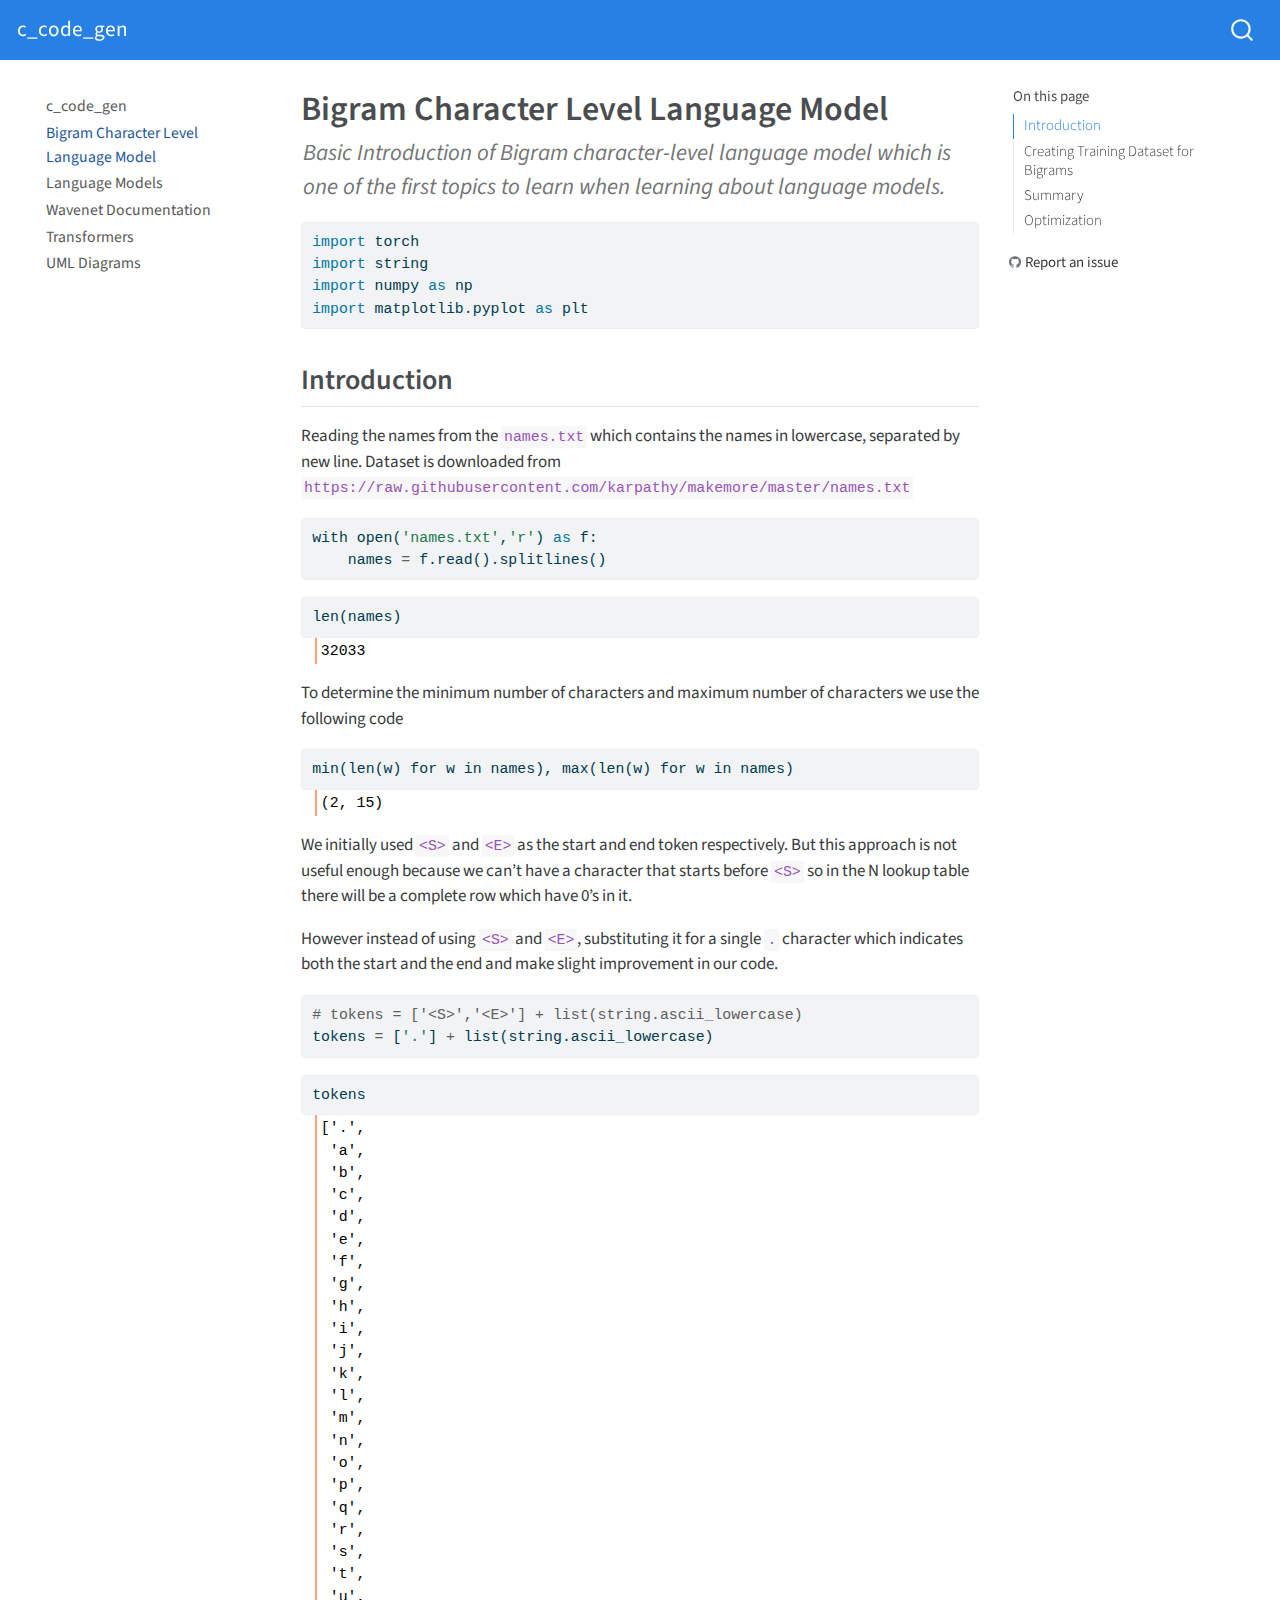
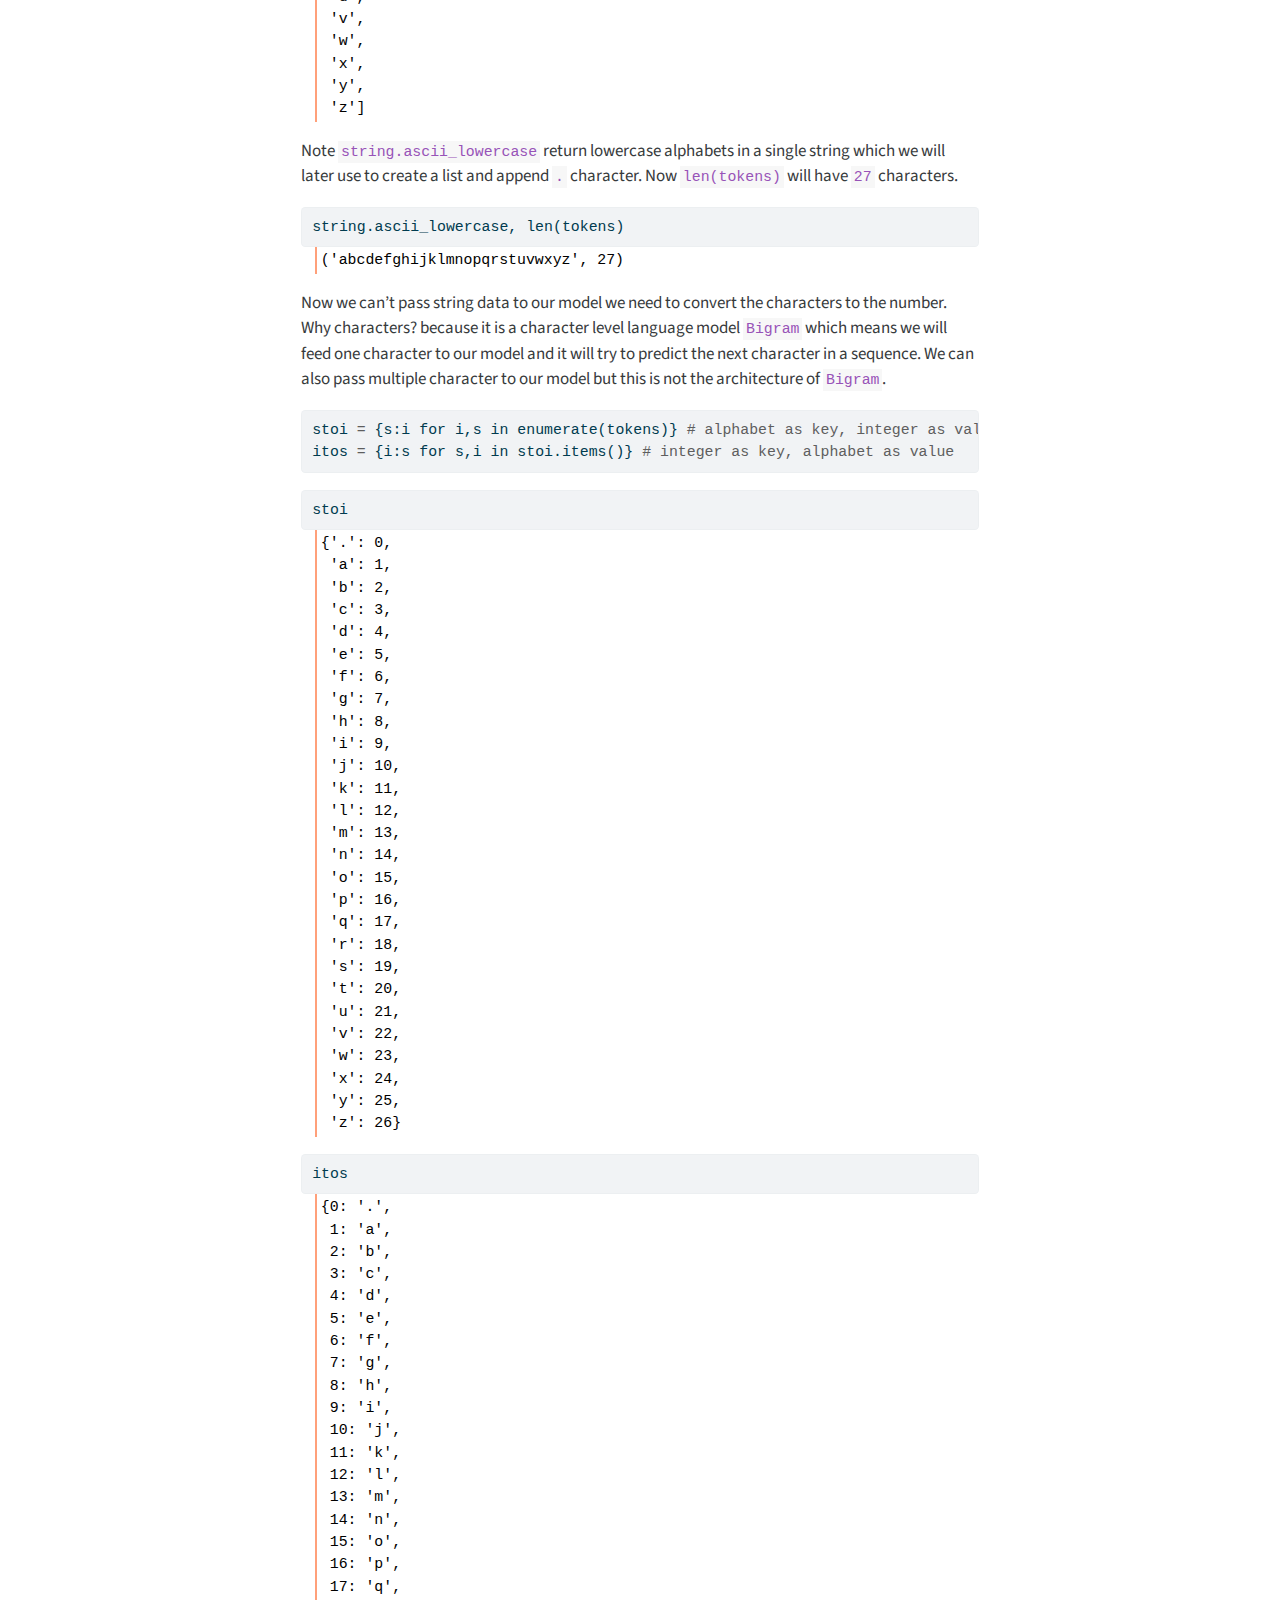
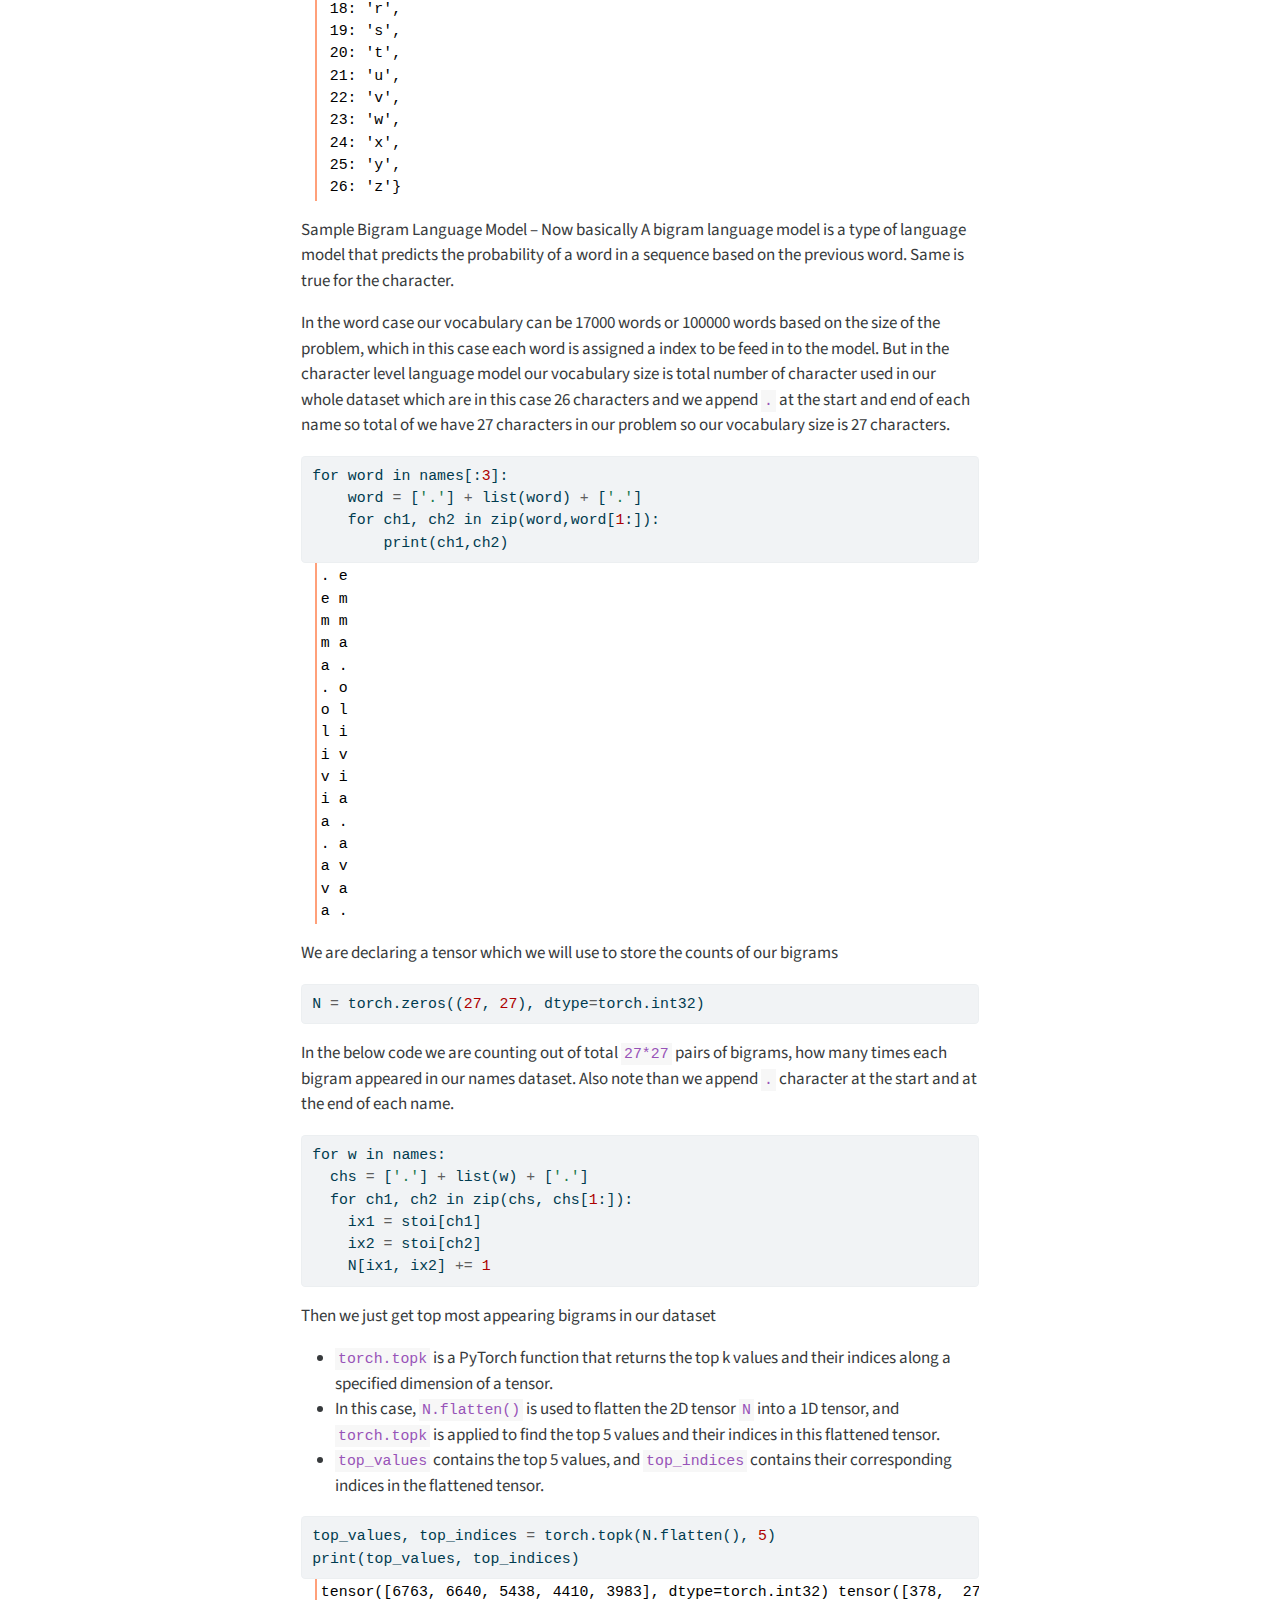
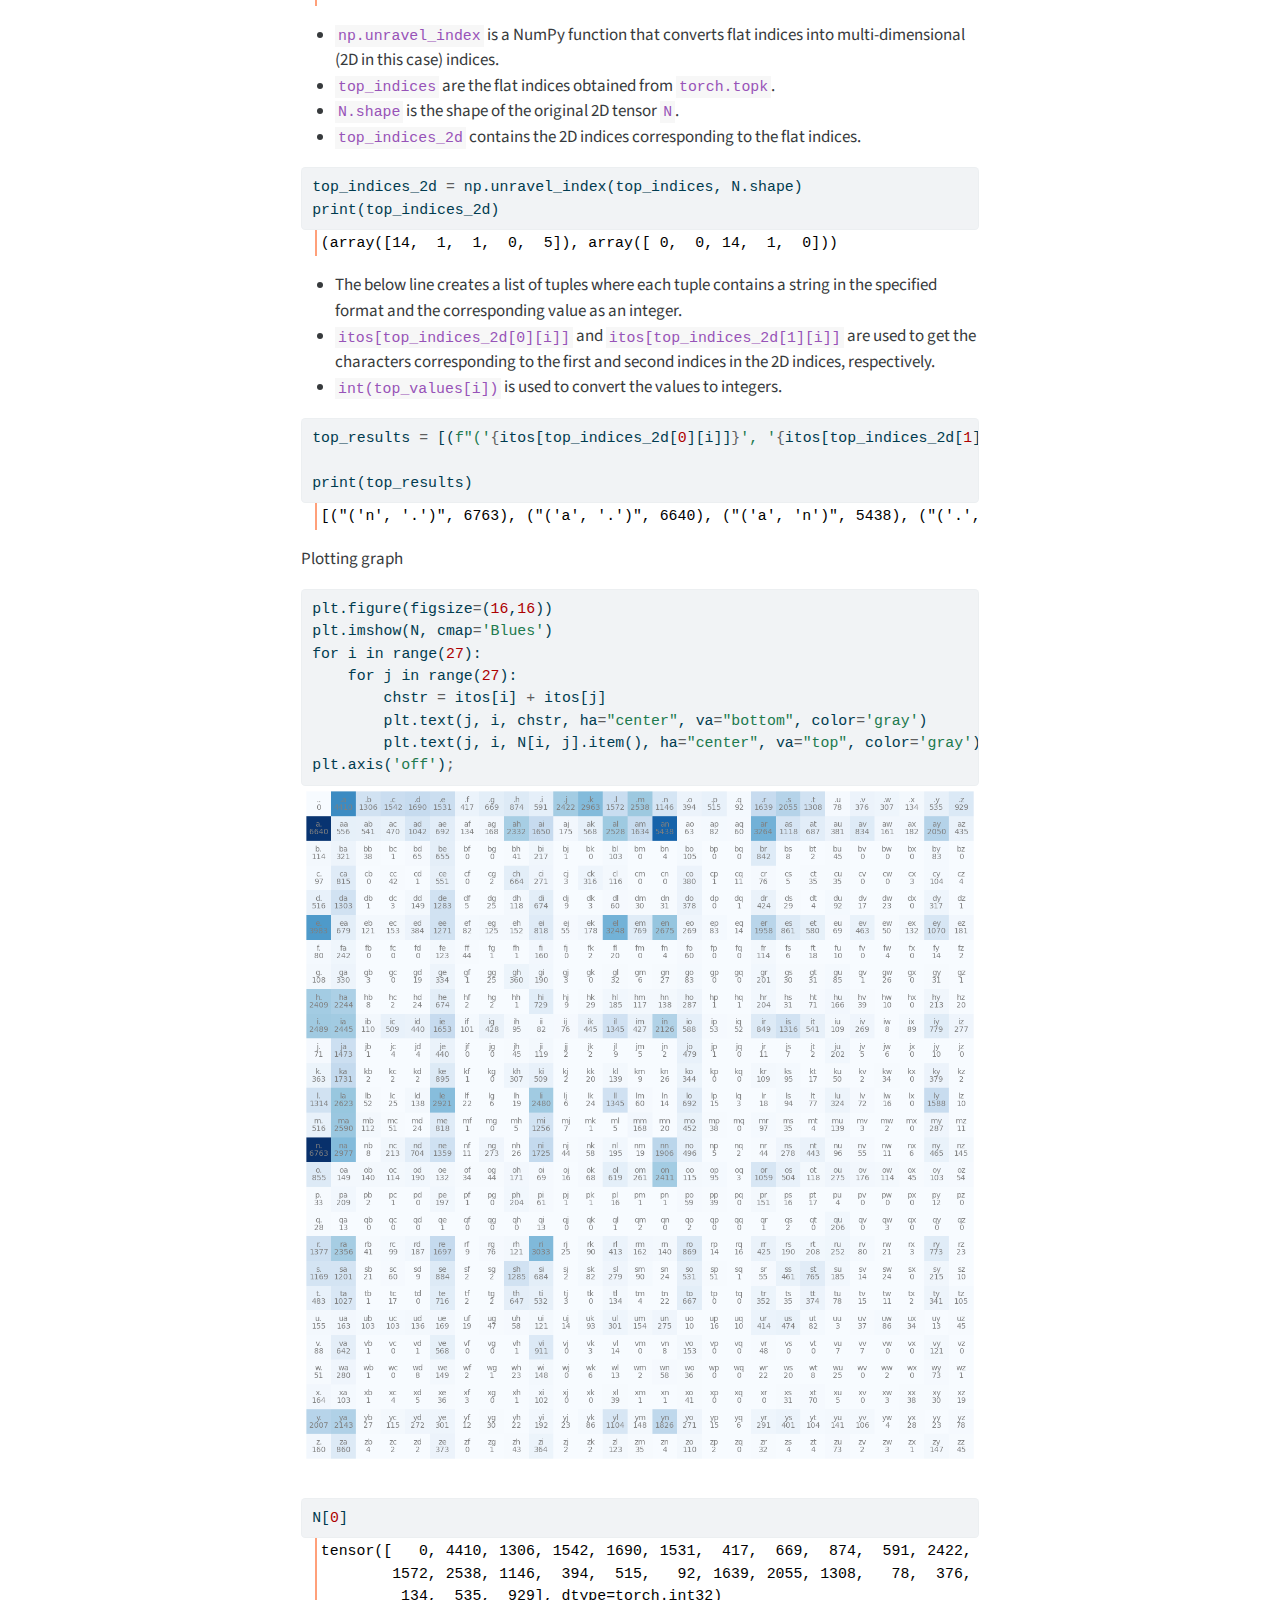
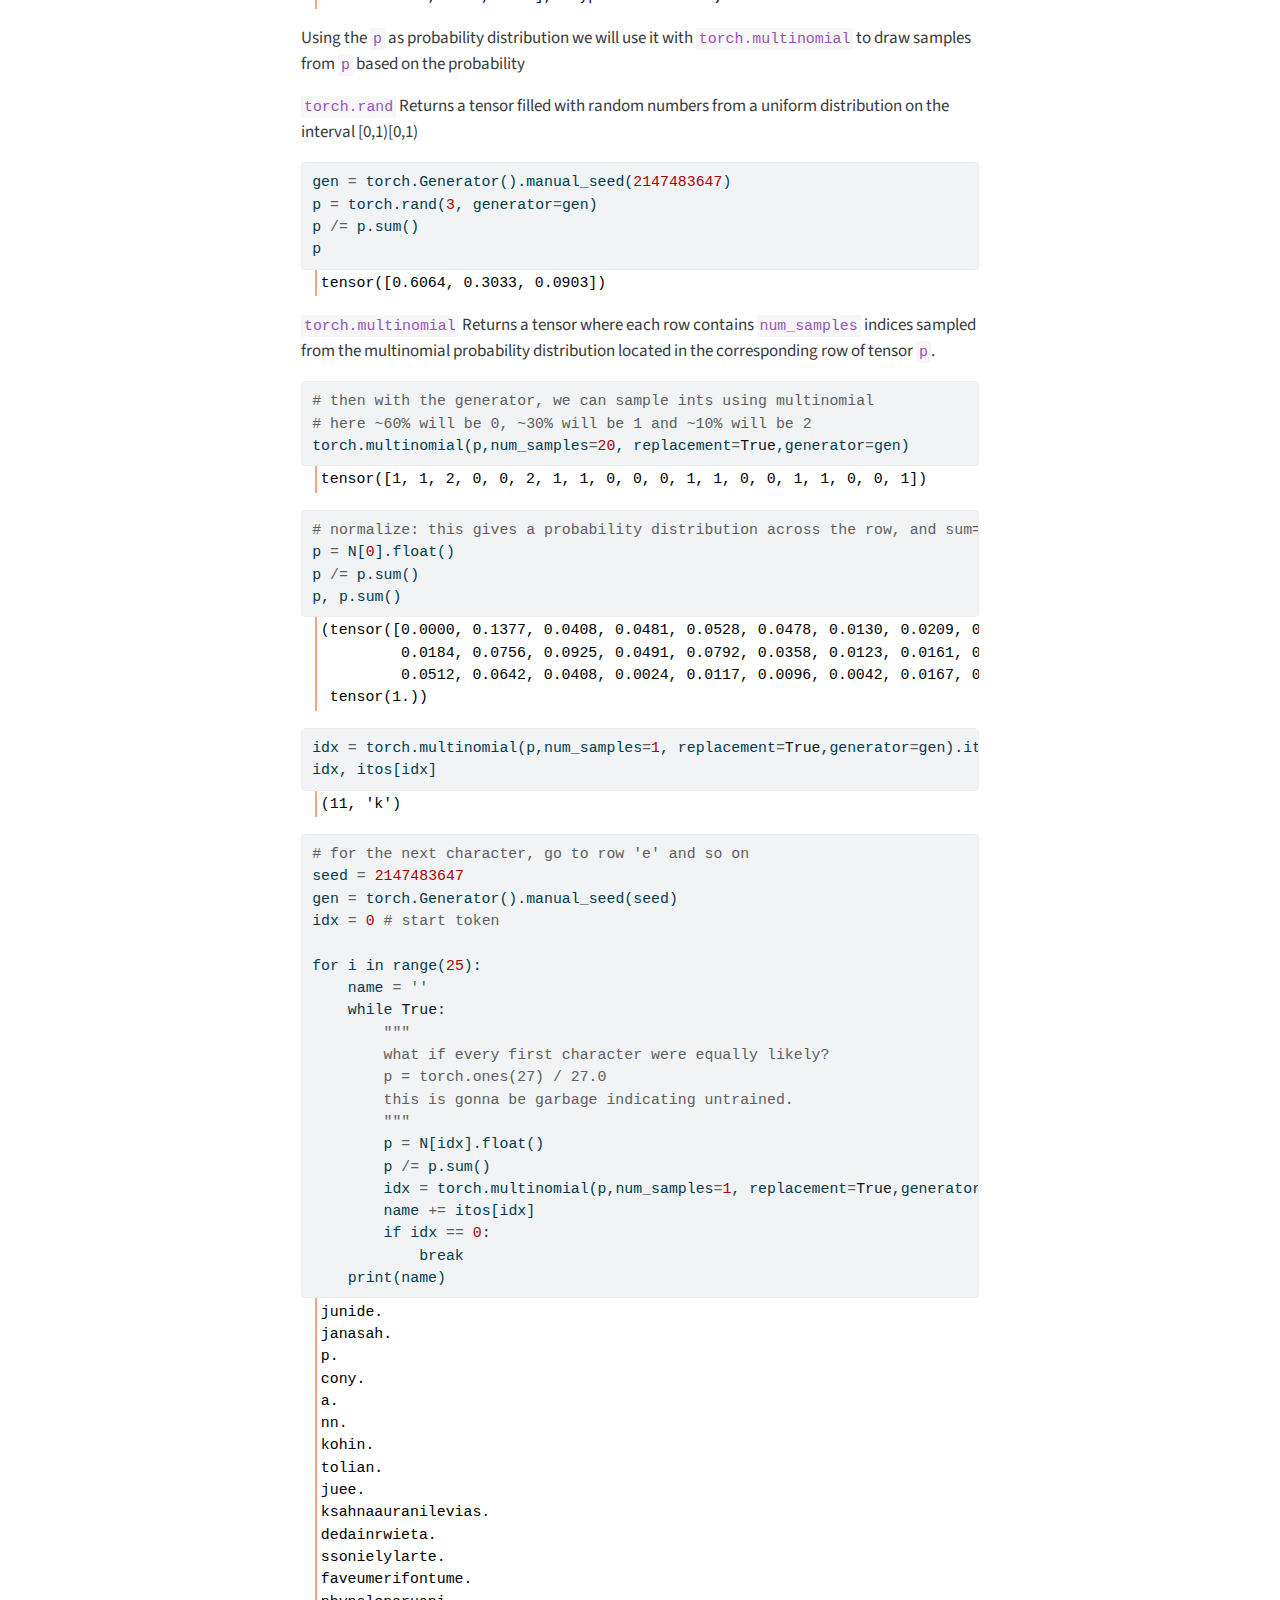
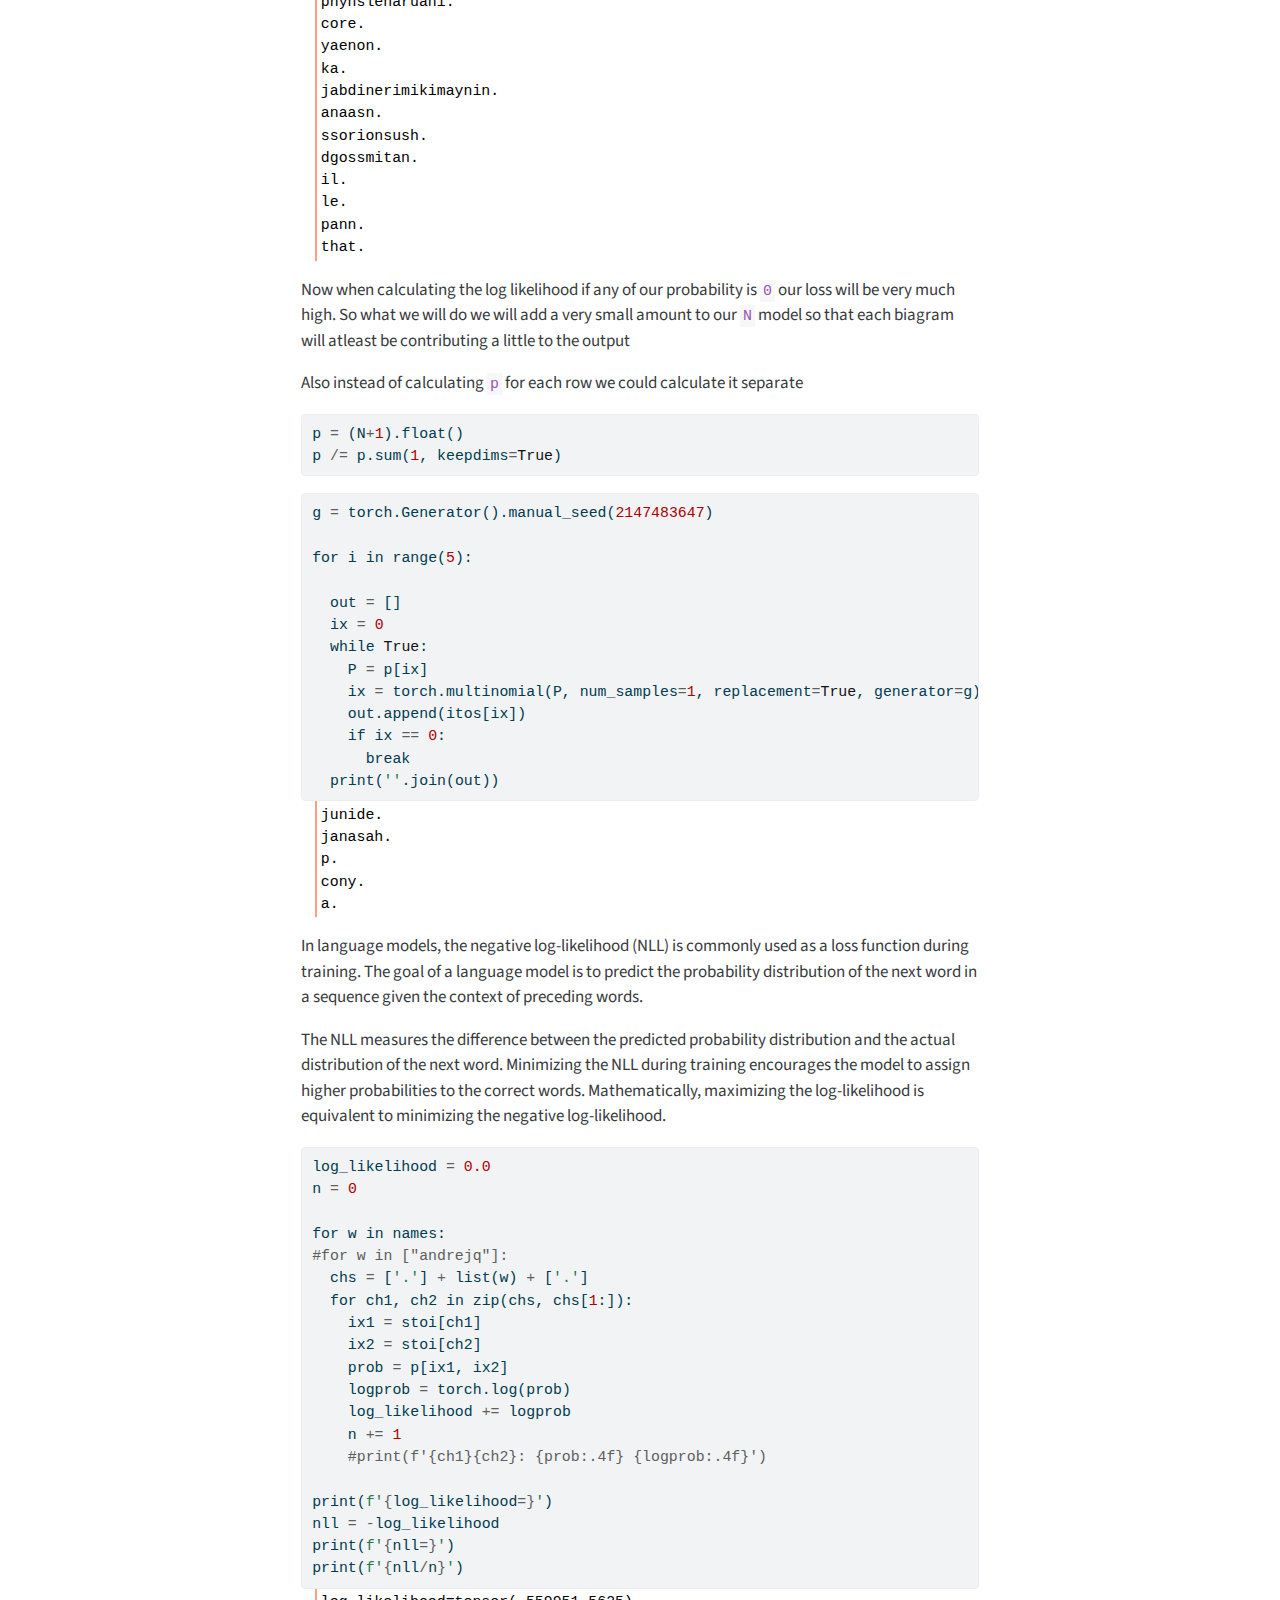
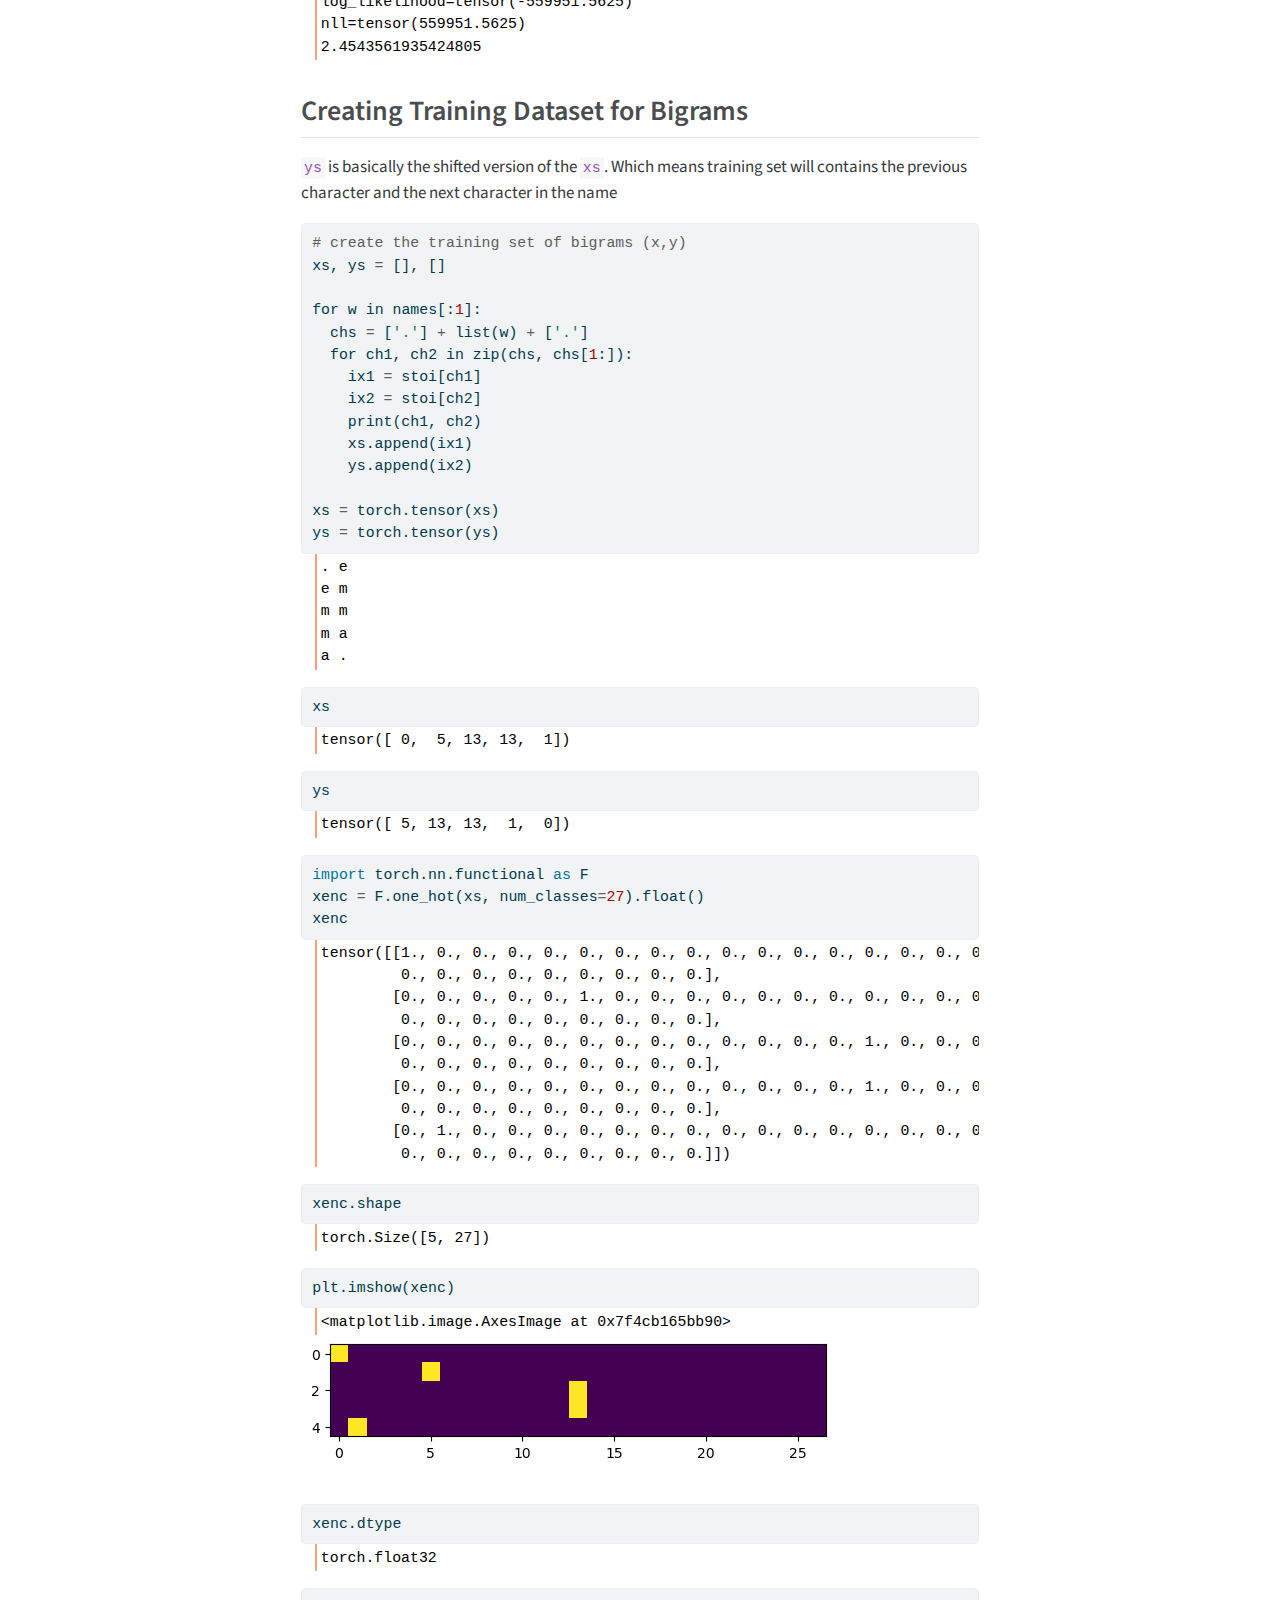
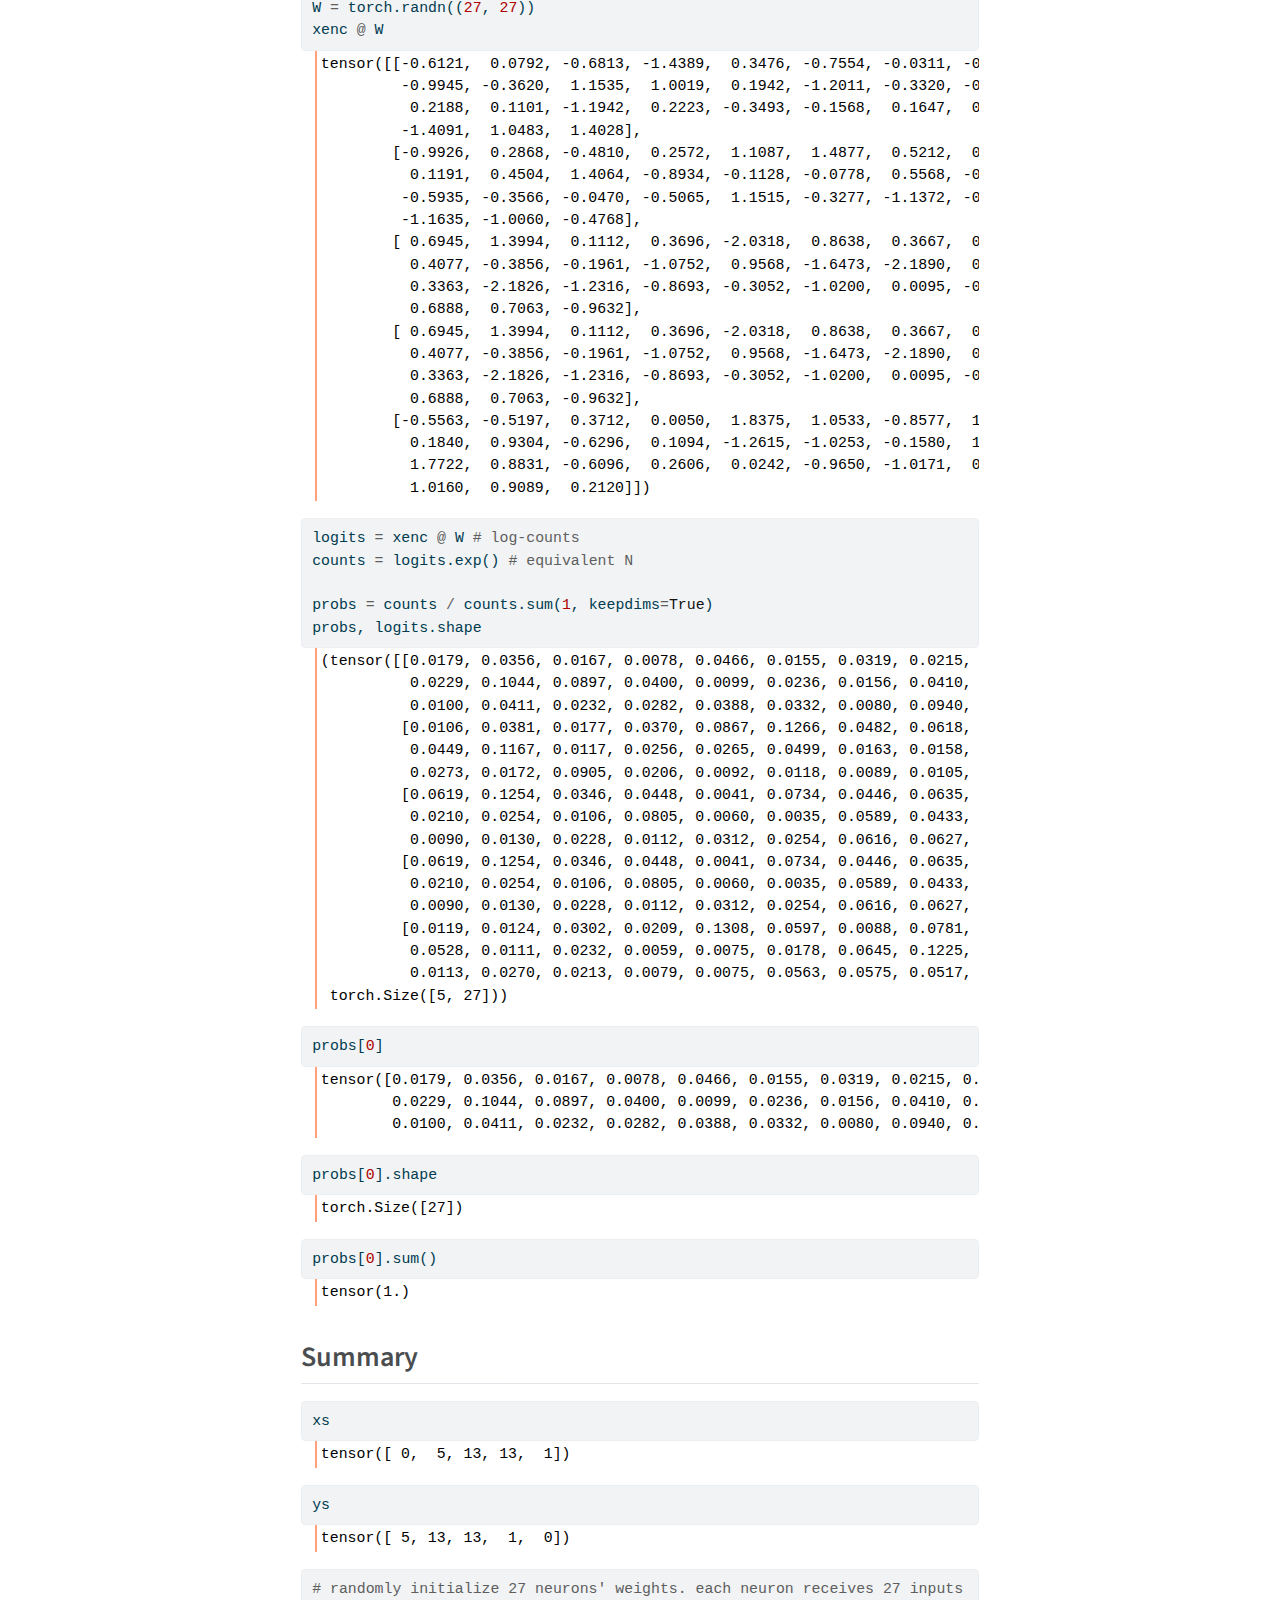
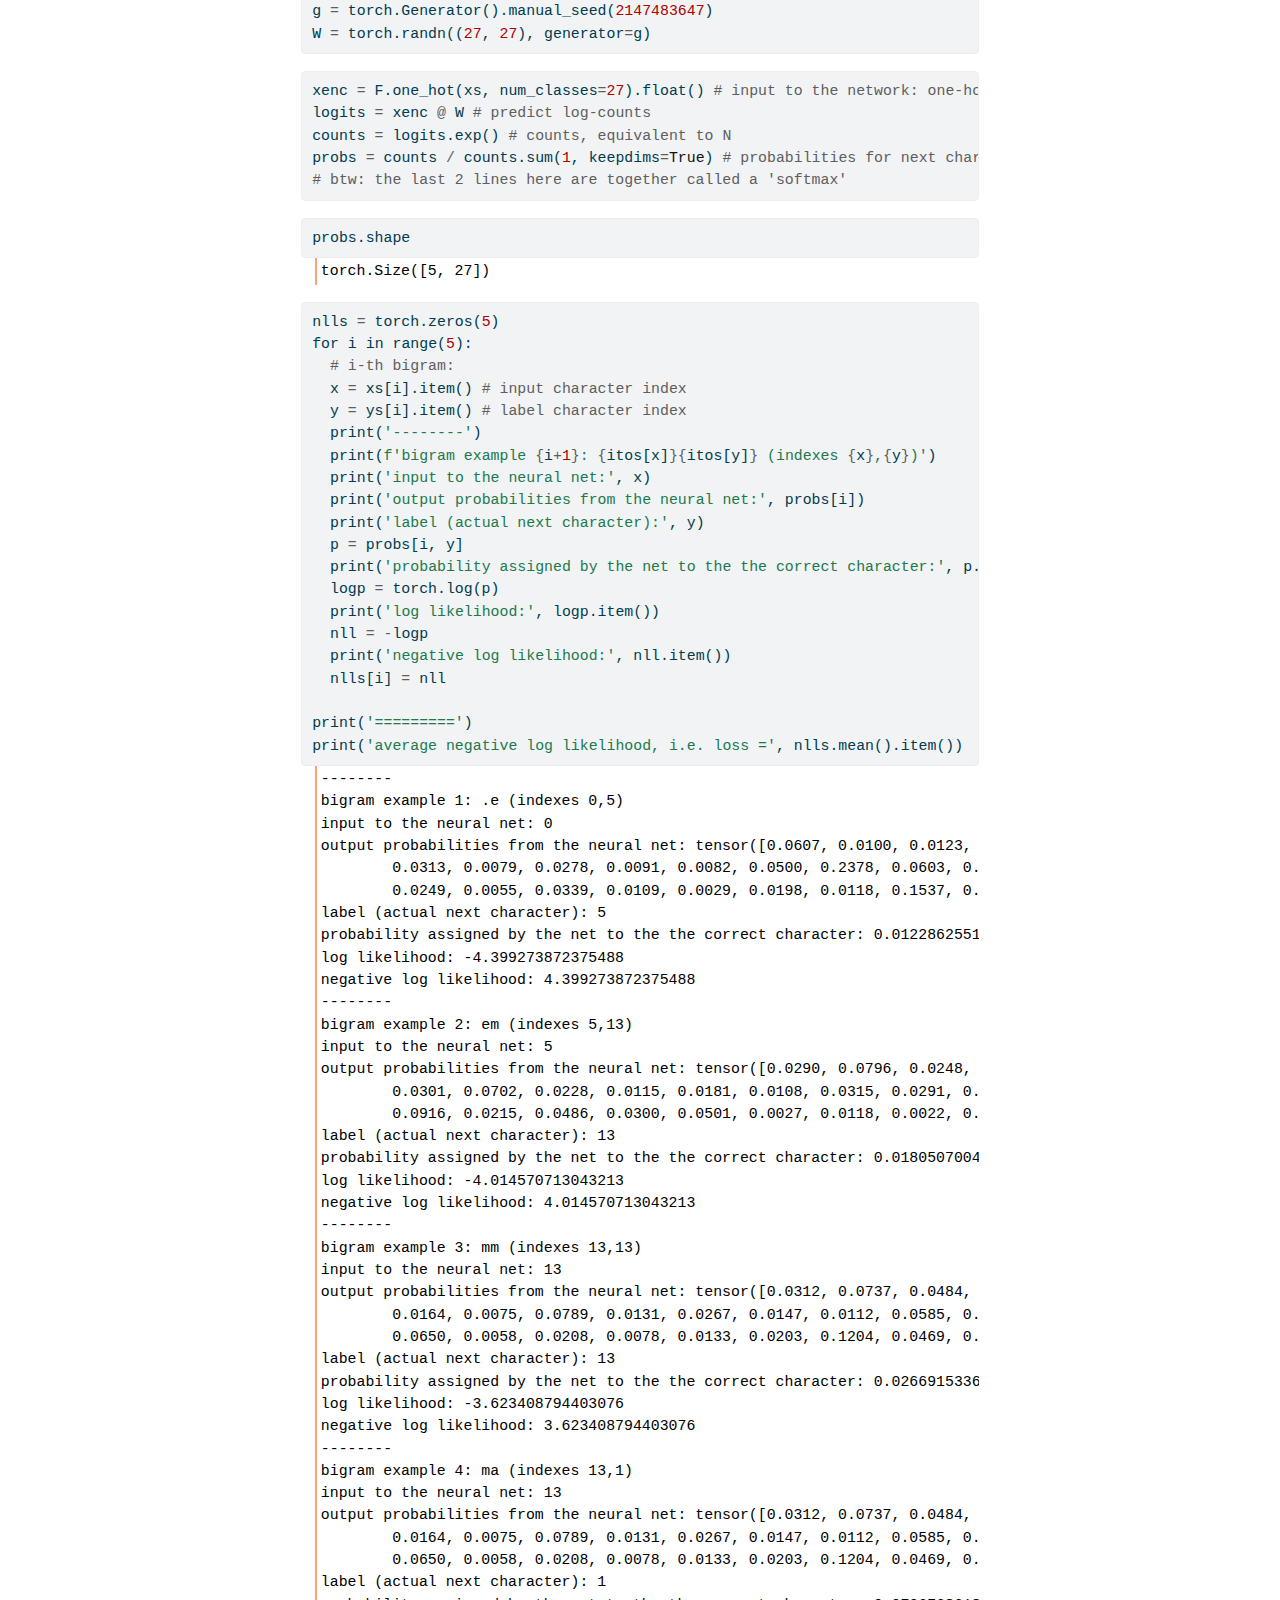
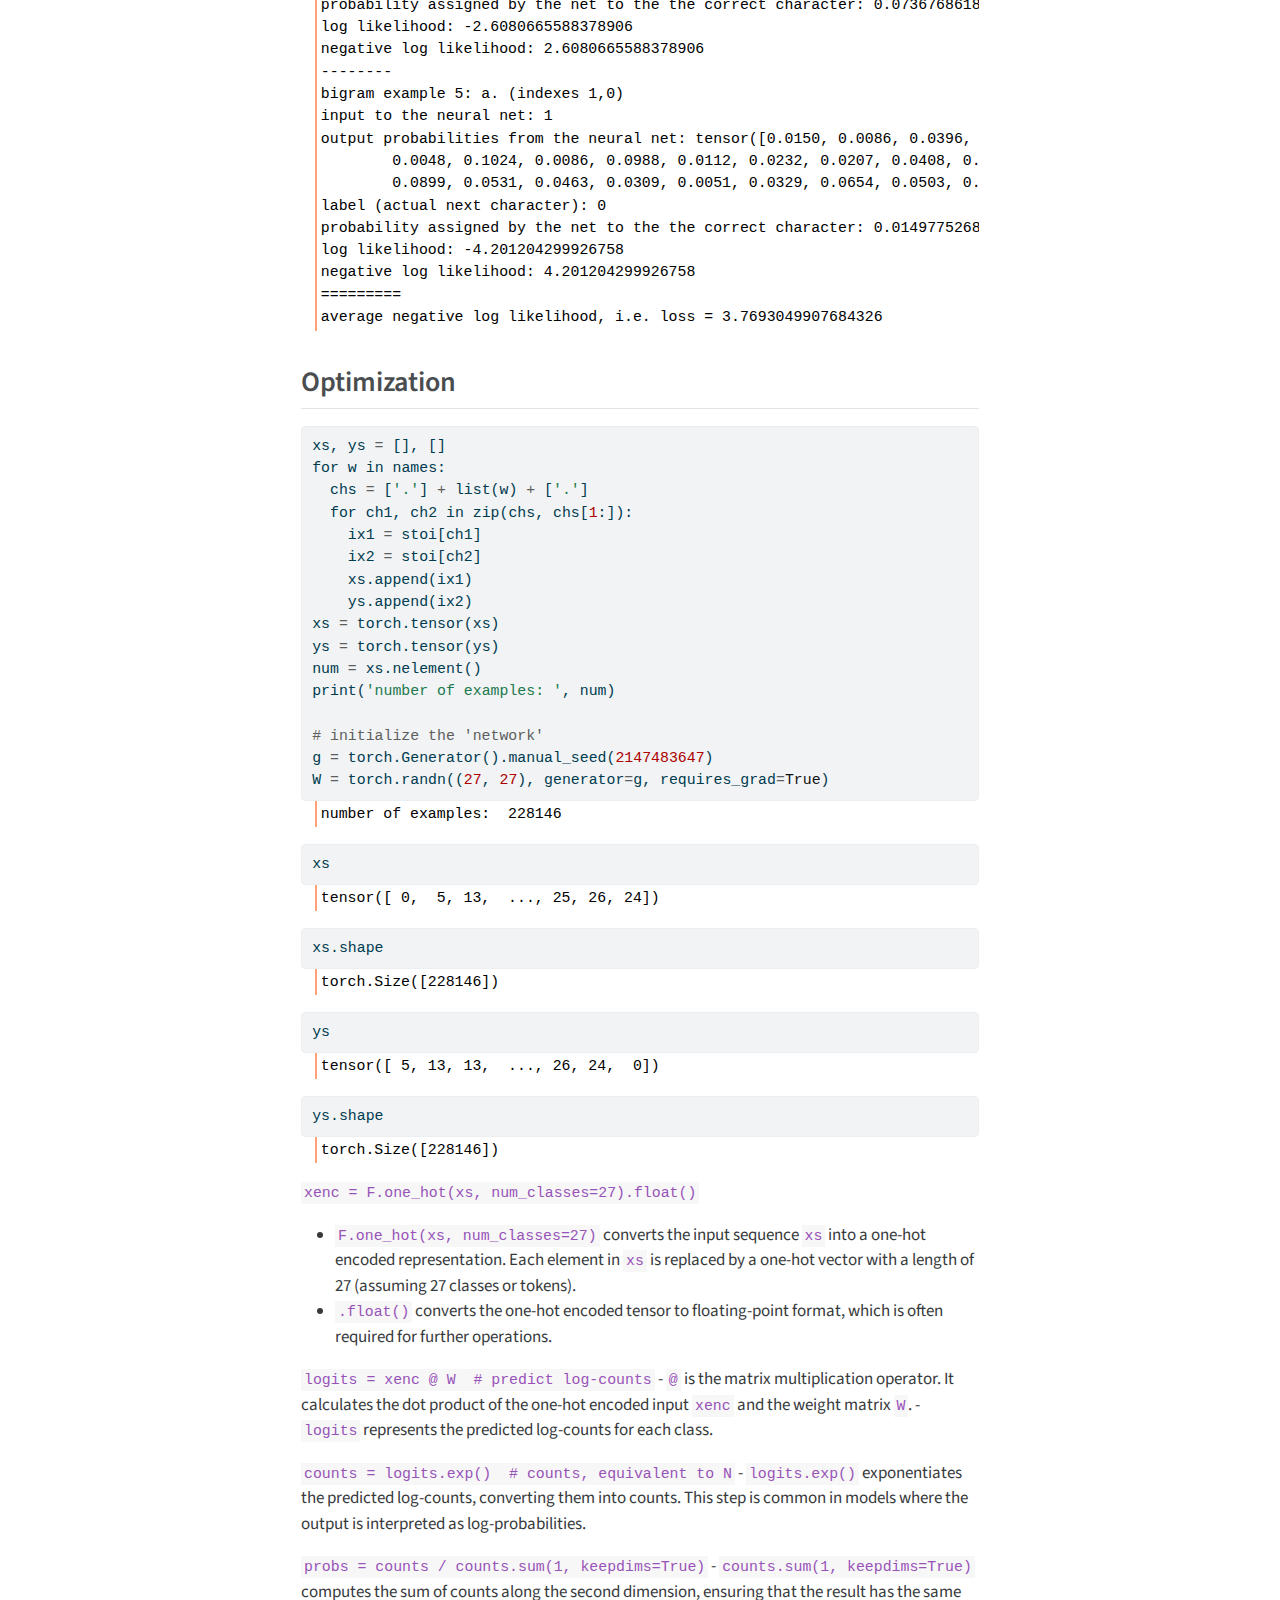
==== docs/bigram.html @ a3f7ec70 "added wavenemt, bigram" ====
<!DOCTYPE html>
<html xmlns="http://www.w3.org/1999/xhtml" lang="en" xml:lang="en"><head>

<meta charset="utf-8">
<meta name="generator" content="quarto-1.3.450">

<meta name="viewport" content="width=device-width, initial-scale=1.0, user-scalable=yes">

<meta name="description" content="Basic Introduction of Bigram character-level language model which is one of the first topics to learn when learning about language models.">

<title>c_code_gen - Bigram Character Level Language Model</title>
<style>
code{white-space: pre-wrap;}
span.smallcaps{font-variant: small-caps;}
div.columns{display: flex; gap: min(4vw, 1.5em);}
div.column{flex: auto; overflow-x: auto;}
div.hanging-indent{margin-left: 1.5em; text-indent: -1.5em;}
ul.task-list{list-style: none;}
ul.task-list li input[type="checkbox"] {
  width: 0.8em;
  margin: 0 0.8em 0.2em -1em; /* quarto-specific, see https://github.com/quarto-dev/quarto-cli/issues/4556 */ 
  vertical-align: middle;
}
/* CSS for syntax highlighting */
pre > code.sourceCode { white-space: pre; position: relative; }
pre > code.sourceCode > span { display: inline-block; line-height: 1.25; }
pre > code.sourceCode > span:empty { height: 1.2em; }
.sourceCode { overflow: visible; }
code.sourceCode > span { color: inherit; text-decoration: inherit; }
div.sourceCode { margin: 1em 0; }
pre.sourceCode { margin: 0; }
@media screen {
div.sourceCode { overflow: auto; }
}
@media print {
pre > code.sourceCode { white-space: pre-wrap; }
pre > code.sourceCode > span { text-indent: -5em; padding-left: 5em; }
}
pre.numberSource code
  { counter-reset: source-line 0; }
pre.numberSource code > span
  { position: relative; left: -4em; counter-increment: source-line; }
pre.numberSource code > span > a:first-child::before
  { content: counter(source-line);
    position: relative; left: -1em; text-align: right; vertical-align: baseline;
    border: none; display: inline-block;
    -webkit-touch-callout: none; -webkit-user-select: none;
    -khtml-user-select: none; -moz-user-select: none;
    -ms-user-select: none; user-select: none;
    padding: 0 4px; width: 4em;
  }
pre.numberSource { margin-left: 3em;  padding-left: 4px; }
div.sourceCode
  {   }
@media screen {
pre > code.sourceCode > span > a:first-child::before { text-decoration: underline; }
}
</style>


<script src="site_libs/quarto-nav/quarto-nav.js"></script>
<script src="site_libs/quarto-nav/headroom.min.js"></script>
<script src="site_libs/clipboard/clipboard.min.js"></script>
<script src="site_libs/quarto-search/autocomplete.umd.js"></script>
<script src="site_libs/quarto-search/fuse.min.js"></script>
<script src="site_libs/quarto-search/quarto-search.js"></script>
<meta name="quarto:offset" content="./">
<script src="site_libs/quarto-html/quarto.js"></script>
<script src="site_libs/quarto-html/popper.min.js"></script>
<script src="site_libs/quarto-html/tippy.umd.min.js"></script>
<script src="site_libs/quarto-html/anchor.min.js"></script>
<link href="site_libs/quarto-html/tippy.css" rel="stylesheet">
<link href="site_libs/quarto-html/quarto-syntax-highlighting.css" rel="stylesheet" id="quarto-text-highlighting-styles">
<script src="site_libs/bootstrap/bootstrap.min.js"></script>
<link href="site_libs/bootstrap/bootstrap-icons.css" rel="stylesheet">
<link href="site_libs/bootstrap/bootstrap.min.css" rel="stylesheet" id="quarto-bootstrap" data-mode="light">
<script id="quarto-search-options" type="application/json">{
  "location": "navbar",
  "copy-button": false,
  "collapse-after": 3,
  "panel-placement": "end",
  "type": "overlay",
  "limit": 20,
  "language": {
    "search-no-results-text": "No results",
    "search-matching-documents-text": "matching documents",
    "search-copy-link-title": "Copy link to search",
    "search-hide-matches-text": "Hide additional matches",
    "search-more-match-text": "more match in this document",
    "search-more-matches-text": "more matches in this document",
    "search-clear-button-title": "Clear",
    "search-detached-cancel-button-title": "Cancel",
    "search-submit-button-title": "Submit",
    "search-label": "Search"
  }
}</script>


<link rel="stylesheet" href="styles.css">
<meta property="og:title" content="c_code_gen - Bigram Character Level Language Model">
<meta property="og:description" content="Basic Introduction of Bigram character-level language model which is one of the first topics to learn when learning about language models.">
<meta property="og:image" content="https://moneebullah25.github.io/c_code_gen/00_bigram_files/figure-html/cell-18-output-1.png">
<meta property="og:site-name" content="c_code_gen">
<meta property="og:image:height" content="1252">
<meta property="og:image:width" content="1252">
<meta name="twitter:title" content="c_code_gen - Bigram Character Level Language Model">
<meta name="twitter:description" content="Basic Introduction of Bigram character-level language model which is one of the first topics to learn when learning about language models.">
<meta name="twitter:image" content="https://moneebullah25.github.io/c_code_gen/00_bigram_files/figure-html/cell-18-output-1.png">
<meta name="twitter:image-height" content="1252">
<meta name="twitter:image-width" content="1252">
<meta name="twitter:card" content="summary_large_image">
</head>

<body class="nav-sidebar floating nav-fixed">

<div id="quarto-search-results"></div>
  <header id="quarto-header" class="headroom fixed-top">
    <nav class="navbar navbar-expand-lg navbar-dark ">
      <div class="navbar-container container-fluid">
      <div class="navbar-brand-container">
    <a class="navbar-brand" href="./index.html">
    <span class="navbar-title">c_code_gen</span>
    </a>
  </div>
        <div class="quarto-navbar-tools ms-auto">
</div>
          <div id="quarto-search" class="" title="Search"></div>
      </div> <!-- /container-fluid -->
    </nav>
  <nav class="quarto-secondary-nav">
    <div class="container-fluid d-flex">
      <button type="button" class="quarto-btn-toggle btn" data-bs-toggle="collapse" data-bs-target="#quarto-sidebar,#quarto-sidebar-glass" aria-controls="quarto-sidebar" aria-expanded="false" aria-label="Toggle sidebar navigation" onclick="if (window.quartoToggleHeadroom) { window.quartoToggleHeadroom(); }">
        <i class="bi bi-layout-text-sidebar-reverse"></i>
      </button>
      <nav class="quarto-page-breadcrumbs" aria-label="breadcrumb"><ol class="breadcrumb"><li class="breadcrumb-item"><a href="./bigram.html">Bigram Character Level Language Model</a></li></ol></nav>
      <a class="flex-grow-1" role="button" data-bs-toggle="collapse" data-bs-target="#quarto-sidebar,#quarto-sidebar-glass" aria-controls="quarto-sidebar" aria-expanded="false" aria-label="Toggle sidebar navigation" onclick="if (window.quartoToggleHeadroom) { window.quartoToggleHeadroom(); }">      
      </a>
    </div>
  </nav>
</header>
<!-- content -->
<div id="quarto-content" class="quarto-container page-columns page-rows-contents page-layout-article page-navbar">
<!-- sidebar -->
  <nav id="quarto-sidebar" class="sidebar collapse collapse-horizontal sidebar-navigation floating overflow-auto">
    <div class="sidebar-menu-container"> 
    <ul class="list-unstyled mt-1">
        <li class="sidebar-item">
  <div class="sidebar-item-container"> 
  <a href="./index.html" class="sidebar-item-text sidebar-link">
 <span class="menu-text">c_code_gen</span></a>
  </div>
</li>
        <li class="sidebar-item">
  <div class="sidebar-item-container"> 
  <a href="./bigram.html" class="sidebar-item-text sidebar-link active">
 <span class="menu-text">Bigram Character Level Language Model</span></a>
  </div>
</li>
        <li class="sidebar-item">
  <div class="sidebar-item-container"> 
  <a href="./mlp.html" class="sidebar-item-text sidebar-link">
 <span class="menu-text">Language Models</span></a>
  </div>
</li>
        <li class="sidebar-item">
  <div class="sidebar-item-container"> 
  <a href="./wavenet.html" class="sidebar-item-text sidebar-link">
 <span class="menu-text">Wavenet Documentation</span></a>
  </div>
</li>
        <li class="sidebar-item">
  <div class="sidebar-item-container"> 
  <a href="./transformers.html" class="sidebar-item-text sidebar-link">
 <span class="menu-text">Transformers</span></a>
  </div>
</li>
        <li class="sidebar-item">
  <div class="sidebar-item-container"> 
  <a href="./uml_diagrams.html" class="sidebar-item-text sidebar-link">
 <span class="menu-text">UML Diagrams</span></a>
  </div>
</li>
    </ul>
    </div>
</nav>
<div id="quarto-sidebar-glass" data-bs-toggle="collapse" data-bs-target="#quarto-sidebar,#quarto-sidebar-glass"></div>
<!-- margin-sidebar -->
    <div id="quarto-margin-sidebar" class="sidebar margin-sidebar">
        <nav id="TOC" role="doc-toc" class="toc-active">
    <h2 id="toc-title">On this page</h2>
   
  <ul>
  <li><a href="#introduction" id="toc-introduction" class="nav-link active" data-scroll-target="#introduction">Introduction</a></li>
  <li><a href="#creating-training-dataset-for-bigrams" id="toc-creating-training-dataset-for-bigrams" class="nav-link" data-scroll-target="#creating-training-dataset-for-bigrams">Creating Training Dataset for Bigrams</a></li>
  <li><a href="#summary" id="toc-summary" class="nav-link" data-scroll-target="#summary">Summary</a></li>
  <li><a href="#optimization" id="toc-optimization" class="nav-link" data-scroll-target="#optimization">Optimization</a></li>
  </ul>
<div class="toc-actions"><div><i class="bi bi-github"></i></div><div class="action-links"><p><a href="https://github.com/moneebullah25/c_code_gen/issues/new" class="toc-action">Report an issue</a></p></div></div></nav>
    </div>
<!-- main -->
<main class="content" id="quarto-document-content">

<header id="title-block-header" class="quarto-title-block default">
<div class="quarto-title">
<h1 class="title">Bigram Character Level Language Model</h1>
</div>

<div>
  <div class="description">
    Basic Introduction of Bigram character-level language model which is one of the first topics to learn when learning about language models.
  </div>
</div>


<div class="quarto-title-meta">

    
  
    
  </div>
  

</header>

<!-- WARNING: THIS FILE WAS AUTOGENERATED! DO NOT EDIT! -->
<div class="cell" data-execution_count="1">
<div class="sourceCode cell-code" id="cb1"><pre class="sourceCode python code-with-copy"><code class="sourceCode python"><span id="cb1-1"><a href="#cb1-1" aria-hidden="true" tabindex="-1"></a><span class="im">import</span> torch</span>
<span id="cb1-2"><a href="#cb1-2" aria-hidden="true" tabindex="-1"></a><span class="im">import</span> string</span>
<span id="cb1-3"><a href="#cb1-3" aria-hidden="true" tabindex="-1"></a><span class="im">import</span> numpy <span class="im">as</span> np</span>
<span id="cb1-4"><a href="#cb1-4" aria-hidden="true" tabindex="-1"></a><span class="im">import</span> matplotlib.pyplot <span class="im">as</span> plt</span></code><button title="Copy to Clipboard" class="code-copy-button"><i class="bi"></i></button></pre></div>
</div>
<section id="introduction" class="level2">
<h2 class="anchored" data-anchor-id="introduction">Introduction</h2>
<p>Reading the names from the <code>names.txt</code> which contains the names in lowercase, separated by new line. Dataset is downloaded from <code>https://raw.githubusercontent.com/karpathy/makemore/master/names.txt</code></p>
<div class="cell" data-execution_count="2">
<div class="sourceCode cell-code" id="cb2"><pre class="sourceCode python code-with-copy"><code class="sourceCode python"><span id="cb2-1"><a href="#cb2-1" aria-hidden="true" tabindex="-1"></a><span class="cf">with</span> <span class="bu">open</span>(<span class="st">'names.txt'</span>,<span class="st">'r'</span>) <span class="im">as</span> f:</span>
<span id="cb2-2"><a href="#cb2-2" aria-hidden="true" tabindex="-1"></a>    names <span class="op">=</span> f.read().splitlines()</span></code><button title="Copy to Clipboard" class="code-copy-button"><i class="bi"></i></button></pre></div>
</div>
<div class="cell" data-execution_count="3">
<div class="sourceCode cell-code" id="cb3"><pre class="sourceCode python code-with-copy"><code class="sourceCode python"><span id="cb3-1"><a href="#cb3-1" aria-hidden="true" tabindex="-1"></a><span class="bu">len</span>(names)</span></code><button title="Copy to Clipboard" class="code-copy-button"><i class="bi"></i></button></pre></div>
<div class="cell-output cell-output-display" data-execution_count="3">
<pre><code>32033</code></pre>
</div>
</div>
<p>To determine the minimum number of characters and maximum number of characters we use the following code</p>
<div class="cell" data-execution_count="4">
<div class="sourceCode cell-code" id="cb5"><pre class="sourceCode python code-with-copy"><code class="sourceCode python"><span id="cb5-1"><a href="#cb5-1" aria-hidden="true" tabindex="-1"></a><span class="bu">min</span>(<span class="bu">len</span>(w) <span class="cf">for</span> w <span class="kw">in</span> names), <span class="bu">max</span>(<span class="bu">len</span>(w) <span class="cf">for</span> w <span class="kw">in</span> names)</span></code><button title="Copy to Clipboard" class="code-copy-button"><i class="bi"></i></button></pre></div>
<div class="cell-output cell-output-display" data-execution_count="4">
<pre><code>(2, 15)</code></pre>
</div>
</div>
<p>We initially used <code>&lt;S&gt;</code> and <code>&lt;E&gt;</code> as the start and end token respectively. But this approach is not useful enough because we can’t have a character that starts before <code>&lt;S&gt;</code> so in the N lookup table there will be a complete row which have 0’s in it.</p>
<p>However instead of using <code>&lt;S&gt;</code> and <code>&lt;E&gt;</code>, substituting it for a single <code>.</code> character which indicates both the start and the end and make slight improvement in our code.</p>
<div class="cell" data-execution_count="5">
<div class="sourceCode cell-code" id="cb7"><pre class="sourceCode python code-with-copy"><code class="sourceCode python"><span id="cb7-1"><a href="#cb7-1" aria-hidden="true" tabindex="-1"></a><span class="co"># tokens = ['&lt;S&gt;','&lt;E&gt;'] + list(string.ascii_lowercase)</span></span>
<span id="cb7-2"><a href="#cb7-2" aria-hidden="true" tabindex="-1"></a>tokens <span class="op">=</span> [<span class="st">'.'</span>] <span class="op">+</span> <span class="bu">list</span>(string.ascii_lowercase)</span></code><button title="Copy to Clipboard" class="code-copy-button"><i class="bi"></i></button></pre></div>
</div>
<div class="cell" data-execution_count="6">
<div class="sourceCode cell-code" id="cb8"><pre class="sourceCode python code-with-copy"><code class="sourceCode python"><span id="cb8-1"><a href="#cb8-1" aria-hidden="true" tabindex="-1"></a>tokens</span></code><button title="Copy to Clipboard" class="code-copy-button"><i class="bi"></i></button></pre></div>
<div class="cell-output cell-output-display" data-execution_count="6">
<pre><code>['.',
 'a',
 'b',
 'c',
 'd',
 'e',
 'f',
 'g',
 'h',
 'i',
 'j',
 'k',
 'l',
 'm',
 'n',
 'o',
 'p',
 'q',
 'r',
 's',
 't',
 'u',
 'v',
 'w',
 'x',
 'y',
 'z']</code></pre>
</div>
</div>
<p>Note <code>string.ascii_lowercase</code> return lowercase alphabets in a single string which we will later use to create a list and append <code>.</code> character. Now <code>len(tokens)</code> will have <code>27</code> characters.</p>
<div class="cell" data-execution_count="7">
<div class="sourceCode cell-code" id="cb10"><pre class="sourceCode python code-with-copy"><code class="sourceCode python"><span id="cb10-1"><a href="#cb10-1" aria-hidden="true" tabindex="-1"></a>string.ascii_lowercase, <span class="bu">len</span>(tokens)</span></code><button title="Copy to Clipboard" class="code-copy-button"><i class="bi"></i></button></pre></div>
<div class="cell-output cell-output-display" data-execution_count="7">
<pre><code>('abcdefghijklmnopqrstuvwxyz', 27)</code></pre>
</div>
</div>
<p>Now we can’t pass string data to our model we need to convert the characters to the number. Why characters? because it is a character level language model <code>Bigram</code> which means we will feed one character to our model and it will try to predict the next character in a sequence. We can also pass multiple character to our model but this is not the architecture of <code>Bigram</code>.</p>
<div class="cell" data-execution_count="8">
<div class="sourceCode cell-code" id="cb12"><pre class="sourceCode python code-with-copy"><code class="sourceCode python"><span id="cb12-1"><a href="#cb12-1" aria-hidden="true" tabindex="-1"></a>stoi <span class="op">=</span> {s:i <span class="cf">for</span> i,s <span class="kw">in</span> <span class="bu">enumerate</span>(tokens)} <span class="co"># alphabet as key, integer as value</span></span>
<span id="cb12-2"><a href="#cb12-2" aria-hidden="true" tabindex="-1"></a>itos <span class="op">=</span> {i:s <span class="cf">for</span> s,i <span class="kw">in</span> stoi.items()} <span class="co"># integer as key, alphabet as value</span></span></code><button title="Copy to Clipboard" class="code-copy-button"><i class="bi"></i></button></pre></div>
</div>
<div class="cell" data-execution_count="9">
<div class="sourceCode cell-code" id="cb13"><pre class="sourceCode python code-with-copy"><code class="sourceCode python"><span id="cb13-1"><a href="#cb13-1" aria-hidden="true" tabindex="-1"></a>stoi</span></code><button title="Copy to Clipboard" class="code-copy-button"><i class="bi"></i></button></pre></div>
<div class="cell-output cell-output-display" data-execution_count="9">
<pre><code>{'.': 0,
 'a': 1,
 'b': 2,
 'c': 3,
 'd': 4,
 'e': 5,
 'f': 6,
 'g': 7,
 'h': 8,
 'i': 9,
 'j': 10,
 'k': 11,
 'l': 12,
 'm': 13,
 'n': 14,
 'o': 15,
 'p': 16,
 'q': 17,
 'r': 18,
 's': 19,
 't': 20,
 'u': 21,
 'v': 22,
 'w': 23,
 'x': 24,
 'y': 25,
 'z': 26}</code></pre>
</div>
</div>
<div class="cell" data-execution_count="10">
<div class="sourceCode cell-code" id="cb15"><pre class="sourceCode python code-with-copy"><code class="sourceCode python"><span id="cb15-1"><a href="#cb15-1" aria-hidden="true" tabindex="-1"></a>itos</span></code><button title="Copy to Clipboard" class="code-copy-button"><i class="bi"></i></button></pre></div>
<div class="cell-output cell-output-display" data-execution_count="10">
<pre><code>{0: '.',
 1: 'a',
 2: 'b',
 3: 'c',
 4: 'd',
 5: 'e',
 6: 'f',
 7: 'g',
 8: 'h',
 9: 'i',
 10: 'j',
 11: 'k',
 12: 'l',
 13: 'm',
 14: 'n',
 15: 'o',
 16: 'p',
 17: 'q',
 18: 'r',
 19: 's',
 20: 't',
 21: 'u',
 22: 'v',
 23: 'w',
 24: 'x',
 25: 'y',
 26: 'z'}</code></pre>
</div>
</div>
<p>Sample Bigram Language Model – Now basically A bigram language model is a type of language model that predicts the probability of a word in a sequence based on the previous word. Same is true for the character.</p>
<p>In the word case our vocabulary can be 17000 words or 100000 words based on the size of the problem, which in this case each word is assigned a index to be feed in to the model. But in the character level language model our vocabulary size is total number of character used in our whole dataset which are in this case 26 characters and we append <code>.</code> at the start and end of each name so total of we have 27 characters in our problem so our vocabulary size is 27 characters.</p>
<div class="cell" data-execution_count="11">
<div class="sourceCode cell-code" id="cb17"><pre class="sourceCode python code-with-copy"><code class="sourceCode python"><span id="cb17-1"><a href="#cb17-1" aria-hidden="true" tabindex="-1"></a><span class="cf">for</span> word <span class="kw">in</span> names[:<span class="dv">3</span>]:</span>
<span id="cb17-2"><a href="#cb17-2" aria-hidden="true" tabindex="-1"></a>    word <span class="op">=</span> [<span class="st">'.'</span>] <span class="op">+</span> <span class="bu">list</span>(word) <span class="op">+</span> [<span class="st">'.'</span>]</span>
<span id="cb17-3"><a href="#cb17-3" aria-hidden="true" tabindex="-1"></a>    <span class="cf">for</span> ch1, ch2 <span class="kw">in</span> <span class="bu">zip</span>(word,word[<span class="dv">1</span>:]):</span>
<span id="cb17-4"><a href="#cb17-4" aria-hidden="true" tabindex="-1"></a>        <span class="bu">print</span>(ch1,ch2)</span></code><button title="Copy to Clipboard" class="code-copy-button"><i class="bi"></i></button></pre></div>
<div class="cell-output cell-output-stdout">
<pre><code>. e
e m
m m
m a
a .
. o
o l
l i
i v
v i
i a
a .
. a
a v
v a
a .</code></pre>
</div>
</div>
<p>We are declaring a tensor which we will use to store the counts of our bigrams</p>
<div class="cell" data-execution_count="12">
<div class="sourceCode cell-code" id="cb19"><pre class="sourceCode python code-with-copy"><code class="sourceCode python"><span id="cb19-1"><a href="#cb19-1" aria-hidden="true" tabindex="-1"></a>N <span class="op">=</span> torch.zeros((<span class="dv">27</span>, <span class="dv">27</span>), dtype<span class="op">=</span>torch.int32)</span></code><button title="Copy to Clipboard" class="code-copy-button"><i class="bi"></i></button></pre></div>
</div>
<p>In the below code we are counting out of total <code>27*27</code> pairs of bigrams, how many times each bigram appeared in our names dataset. Also note than we append <code>.</code> character at the start and at the end of each name.</p>
<div class="cell" data-execution_count="13">
<div class="sourceCode cell-code" id="cb20"><pre class="sourceCode python code-with-copy"><code class="sourceCode python"><span id="cb20-1"><a href="#cb20-1" aria-hidden="true" tabindex="-1"></a><span class="cf">for</span> w <span class="kw">in</span> names:</span>
<span id="cb20-2"><a href="#cb20-2" aria-hidden="true" tabindex="-1"></a>  chs <span class="op">=</span> [<span class="st">'.'</span>] <span class="op">+</span> <span class="bu">list</span>(w) <span class="op">+</span> [<span class="st">'.'</span>]</span>
<span id="cb20-3"><a href="#cb20-3" aria-hidden="true" tabindex="-1"></a>  <span class="cf">for</span> ch1, ch2 <span class="kw">in</span> <span class="bu">zip</span>(chs, chs[<span class="dv">1</span>:]):</span>
<span id="cb20-4"><a href="#cb20-4" aria-hidden="true" tabindex="-1"></a>    ix1 <span class="op">=</span> stoi[ch1]</span>
<span id="cb20-5"><a href="#cb20-5" aria-hidden="true" tabindex="-1"></a>    ix2 <span class="op">=</span> stoi[ch2]</span>
<span id="cb20-6"><a href="#cb20-6" aria-hidden="true" tabindex="-1"></a>    N[ix1, ix2] <span class="op">+=</span> <span class="dv">1</span></span></code><button title="Copy to Clipboard" class="code-copy-button"><i class="bi"></i></button></pre></div>
</div>
<p>Then we just get top most appearing bigrams in our dataset</p>
<ul>
<li><code>torch.topk</code> is a PyTorch function that returns the top k values and their indices along a specified dimension of a tensor.</li>
<li>In this case, <code>N.flatten()</code> is used to flatten the 2D tensor <code>N</code> into a 1D tensor, and <code>torch.topk</code> is applied to find the top 5 values and their indices in this flattened tensor.</li>
<li><code>top_values</code> contains the top 5 values, and <code>top_indices</code> contains their corresponding indices in the flattened tensor.</li>
</ul>
<div class="cell" data-execution_count="14">
<div class="sourceCode cell-code" id="cb21"><pre class="sourceCode python code-with-copy"><code class="sourceCode python"><span id="cb21-1"><a href="#cb21-1" aria-hidden="true" tabindex="-1"></a>top_values, top_indices <span class="op">=</span> torch.topk(N.flatten(), <span class="dv">5</span>)</span>
<span id="cb21-2"><a href="#cb21-2" aria-hidden="true" tabindex="-1"></a><span class="bu">print</span>(top_values, top_indices)</span></code><button title="Copy to Clipboard" class="code-copy-button"><i class="bi"></i></button></pre></div>
<div class="cell-output cell-output-stdout">
<pre><code>tensor([6763, 6640, 5438, 4410, 3983], dtype=torch.int32) tensor([378,  27,  41,   1, 135])</code></pre>
</div>
</div>
<ul>
<li><code>np.unravel_index</code> is a NumPy function that converts flat indices into multi-dimensional (2D in this case) indices.</li>
<li><code>top_indices</code> are the flat indices obtained from <code>torch.topk</code>.</li>
<li><code>N.shape</code> is the shape of the original 2D tensor <code>N</code>.</li>
<li><code>top_indices_2d</code> contains the 2D indices corresponding to the flat indices.</li>
</ul>
<div class="cell" data-execution_count="15">
<div class="sourceCode cell-code" id="cb23"><pre class="sourceCode python code-with-copy"><code class="sourceCode python"><span id="cb23-1"><a href="#cb23-1" aria-hidden="true" tabindex="-1"></a>top_indices_2d <span class="op">=</span> np.unravel_index(top_indices, N.shape)</span>
<span id="cb23-2"><a href="#cb23-2" aria-hidden="true" tabindex="-1"></a><span class="bu">print</span>(top_indices_2d)</span></code><button title="Copy to Clipboard" class="code-copy-button"><i class="bi"></i></button></pre></div>
<div class="cell-output cell-output-stdout">
<pre><code>(array([14,  1,  1,  0,  5]), array([ 0,  0, 14,  1,  0]))</code></pre>
</div>
</div>
<ul>
<li>The below line creates a list of tuples where each tuple contains a string in the specified format and the corresponding value as an integer.</li>
<li><code>itos[top_indices_2d[0][i]]</code> and <code>itos[top_indices_2d[1][i]]</code> are used to get the characters corresponding to the first and second indices in the 2D indices, respectively.</li>
<li><code>int(top_values[i])</code> is used to convert the values to integers.</li>
</ul>
<div class="cell" data-execution_count="16">
<div class="sourceCode cell-code" id="cb25"><pre class="sourceCode python code-with-copy"><code class="sourceCode python"><span id="cb25-1"><a href="#cb25-1" aria-hidden="true" tabindex="-1"></a>top_results <span class="op">=</span> [(<span class="ss">f"('</span><span class="sc">{</span>itos[top_indices_2d[<span class="dv">0</span>][i]]<span class="sc">}</span><span class="ss">', '</span><span class="sc">{</span>itos[top_indices_2d[<span class="dv">1</span>][i]]<span class="sc">}</span><span class="ss">')"</span>, <span class="bu">int</span>(top_values[i])) <span class="cf">for</span> i <span class="kw">in</span> <span class="bu">range</span>(<span class="dv">5</span>)]</span>
<span id="cb25-2"><a href="#cb25-2" aria-hidden="true" tabindex="-1"></a></span>
<span id="cb25-3"><a href="#cb25-3" aria-hidden="true" tabindex="-1"></a><span class="bu">print</span>(top_results)</span></code><button title="Copy to Clipboard" class="code-copy-button"><i class="bi"></i></button></pre></div>
<div class="cell-output cell-output-stdout">
<pre><code>[("('n', '.')", 6763), ("('a', '.')", 6640), ("('a', 'n')", 5438), ("('.', 'a')", 4410), ("('e', '.')", 3983)]</code></pre>
</div>
</div>
<p>Plotting graph</p>
<div class="cell" data-execution_count="17">
<div class="sourceCode cell-code" id="cb27"><pre class="sourceCode python code-with-copy"><code class="sourceCode python"><span id="cb27-1"><a href="#cb27-1" aria-hidden="true" tabindex="-1"></a>plt.figure(figsize<span class="op">=</span>(<span class="dv">16</span>,<span class="dv">16</span>))</span>
<span id="cb27-2"><a href="#cb27-2" aria-hidden="true" tabindex="-1"></a>plt.imshow(N, cmap<span class="op">=</span><span class="st">'Blues'</span>)</span>
<span id="cb27-3"><a href="#cb27-3" aria-hidden="true" tabindex="-1"></a><span class="cf">for</span> i <span class="kw">in</span> <span class="bu">range</span>(<span class="dv">27</span>):</span>
<span id="cb27-4"><a href="#cb27-4" aria-hidden="true" tabindex="-1"></a>    <span class="cf">for</span> j <span class="kw">in</span> <span class="bu">range</span>(<span class="dv">27</span>):</span>
<span id="cb27-5"><a href="#cb27-5" aria-hidden="true" tabindex="-1"></a>        chstr <span class="op">=</span> itos[i] <span class="op">+</span> itos[j]</span>
<span id="cb27-6"><a href="#cb27-6" aria-hidden="true" tabindex="-1"></a>        plt.text(j, i, chstr, ha<span class="op">=</span><span class="st">"center"</span>, va<span class="op">=</span><span class="st">"bottom"</span>, color<span class="op">=</span><span class="st">'gray'</span>)</span>
<span id="cb27-7"><a href="#cb27-7" aria-hidden="true" tabindex="-1"></a>        plt.text(j, i, N[i, j].item(), ha<span class="op">=</span><span class="st">"center"</span>, va<span class="op">=</span><span class="st">"top"</span>, color<span class="op">=</span><span class="st">'gray'</span>)</span>
<span id="cb27-8"><a href="#cb27-8" aria-hidden="true" tabindex="-1"></a>plt.axis(<span class="st">'off'</span>)<span class="op">;</span></span></code><button title="Copy to Clipboard" class="code-copy-button"><i class="bi"></i></button></pre></div>
<div class="cell-output cell-output-display">
<p><img src="00_bigram_files/figure-html/cell-18-output-1.png" class="img-fluid"></p>
</div>
</div>
<div class="cell" data-execution_count="18">
<div class="sourceCode cell-code" id="cb28"><pre class="sourceCode python code-with-copy"><code class="sourceCode python"><span id="cb28-1"><a href="#cb28-1" aria-hidden="true" tabindex="-1"></a>N[<span class="dv">0</span>]</span></code><button title="Copy to Clipboard" class="code-copy-button"><i class="bi"></i></button></pre></div>
<div class="cell-output cell-output-display" data-execution_count="18">
<pre><code>tensor([   0, 4410, 1306, 1542, 1690, 1531,  417,  669,  874,  591, 2422, 2963,
        1572, 2538, 1146,  394,  515,   92, 1639, 2055, 1308,   78,  376,  307,
         134,  535,  929], dtype=torch.int32)</code></pre>
</div>
</div>
<p>Using the <code>p</code> as probability distribution we will use it with <code>torch.multinomial</code> to draw samples from <code>p</code> based on the probability</p>
<p><code>torch.rand</code> Returns a tensor filled with random numbers from a uniform distribution on the interval [0,1)[0,1)</p>
<div class="cell" data-execution_count="19">
<div class="sourceCode cell-code" id="cb30"><pre class="sourceCode python code-with-copy"><code class="sourceCode python"><span id="cb30-1"><a href="#cb30-1" aria-hidden="true" tabindex="-1"></a>gen <span class="op">=</span> torch.Generator().manual_seed(<span class="dv">2147483647</span>)</span>
<span id="cb30-2"><a href="#cb30-2" aria-hidden="true" tabindex="-1"></a>p <span class="op">=</span> torch.rand(<span class="dv">3</span>, generator<span class="op">=</span>gen)</span>
<span id="cb30-3"><a href="#cb30-3" aria-hidden="true" tabindex="-1"></a>p <span class="op">/=</span> p.<span class="bu">sum</span>()</span>
<span id="cb30-4"><a href="#cb30-4" aria-hidden="true" tabindex="-1"></a>p</span></code><button title="Copy to Clipboard" class="code-copy-button"><i class="bi"></i></button></pre></div>
<div class="cell-output cell-output-display" data-execution_count="19">
<pre><code>tensor([0.6064, 0.3033, 0.0903])</code></pre>
</div>
</div>
<p><code>torch.multinomial</code> Returns a tensor where each row contains <code>num_samples</code> indices sampled from the multinomial probability distribution located in the corresponding row of tensor <code>p</code>.</p>
<div class="cell" data-execution_count="20">
<div class="sourceCode cell-code" id="cb32"><pre class="sourceCode python code-with-copy"><code class="sourceCode python"><span id="cb32-1"><a href="#cb32-1" aria-hidden="true" tabindex="-1"></a><span class="co"># then with the generator, we can sample ints using multinomial</span></span>
<span id="cb32-2"><a href="#cb32-2" aria-hidden="true" tabindex="-1"></a><span class="co"># here ~60% will be 0, ~30% will be 1 and ~10% will be 2</span></span>
<span id="cb32-3"><a href="#cb32-3" aria-hidden="true" tabindex="-1"></a>torch.multinomial(p,num_samples<span class="op">=</span><span class="dv">20</span>, replacement<span class="op">=</span><span class="va">True</span>,generator<span class="op">=</span>gen)</span></code><button title="Copy to Clipboard" class="code-copy-button"><i class="bi"></i></button></pre></div>
<div class="cell-output cell-output-display" data-execution_count="20">
<pre><code>tensor([1, 1, 2, 0, 0, 2, 1, 1, 0, 0, 0, 1, 1, 0, 0, 1, 1, 0, 0, 1])</code></pre>
</div>
</div>
<div class="cell" data-execution_count="21">
<div class="sourceCode cell-code" id="cb34"><pre class="sourceCode python code-with-copy"><code class="sourceCode python"><span id="cb34-1"><a href="#cb34-1" aria-hidden="true" tabindex="-1"></a><span class="co"># normalize: this gives a probability distribution across the row, and sum=1</span></span>
<span id="cb34-2"><a href="#cb34-2" aria-hidden="true" tabindex="-1"></a>p <span class="op">=</span> N[<span class="dv">0</span>].<span class="bu">float</span>()</span>
<span id="cb34-3"><a href="#cb34-3" aria-hidden="true" tabindex="-1"></a>p <span class="op">/=</span> p.<span class="bu">sum</span>()</span>
<span id="cb34-4"><a href="#cb34-4" aria-hidden="true" tabindex="-1"></a>p, p.<span class="bu">sum</span>()</span></code><button title="Copy to Clipboard" class="code-copy-button"><i class="bi"></i></button></pre></div>
<div class="cell-output cell-output-display" data-execution_count="21">
<pre><code>(tensor([0.0000, 0.1377, 0.0408, 0.0481, 0.0528, 0.0478, 0.0130, 0.0209, 0.0273,
         0.0184, 0.0756, 0.0925, 0.0491, 0.0792, 0.0358, 0.0123, 0.0161, 0.0029,
         0.0512, 0.0642, 0.0408, 0.0024, 0.0117, 0.0096, 0.0042, 0.0167, 0.0290]),
 tensor(1.))</code></pre>
</div>
</div>
<div class="cell" data-execution_count="24">
<div class="sourceCode cell-code" id="cb36"><pre class="sourceCode python code-with-copy"><code class="sourceCode python"><span id="cb36-1"><a href="#cb36-1" aria-hidden="true" tabindex="-1"></a>idx <span class="op">=</span> torch.multinomial(p,num_samples<span class="op">=</span><span class="dv">1</span>, replacement<span class="op">=</span><span class="va">True</span>,generator<span class="op">=</span>gen).item()</span>
<span id="cb36-2"><a href="#cb36-2" aria-hidden="true" tabindex="-1"></a>idx, itos[idx]</span></code><button title="Copy to Clipboard" class="code-copy-button"><i class="bi"></i></button></pre></div>
<div class="cell-output cell-output-display" data-execution_count="24">
<pre><code>(11, 'k')</code></pre>
</div>
</div>
<div class="cell" data-execution_count="26">
<div class="sourceCode cell-code" id="cb38"><pre class="sourceCode python code-with-copy"><code class="sourceCode python"><span id="cb38-1"><a href="#cb38-1" aria-hidden="true" tabindex="-1"></a><span class="co"># for the next character, go to row 'e' and so on</span></span>
<span id="cb38-2"><a href="#cb38-2" aria-hidden="true" tabindex="-1"></a>seed <span class="op">=</span> <span class="dv">2147483647</span></span>
<span id="cb38-3"><a href="#cb38-3" aria-hidden="true" tabindex="-1"></a>gen <span class="op">=</span> torch.Generator().manual_seed(seed)</span>
<span id="cb38-4"><a href="#cb38-4" aria-hidden="true" tabindex="-1"></a>idx <span class="op">=</span> <span class="dv">0</span> <span class="co"># start token</span></span>
<span id="cb38-5"><a href="#cb38-5" aria-hidden="true" tabindex="-1"></a></span>
<span id="cb38-6"><a href="#cb38-6" aria-hidden="true" tabindex="-1"></a><span class="cf">for</span> i <span class="kw">in</span> <span class="bu">range</span>(<span class="dv">25</span>):</span>
<span id="cb38-7"><a href="#cb38-7" aria-hidden="true" tabindex="-1"></a>    name <span class="op">=</span> <span class="st">''</span></span>
<span id="cb38-8"><a href="#cb38-8" aria-hidden="true" tabindex="-1"></a>    <span class="cf">while</span> <span class="va">True</span>:</span>
<span id="cb38-9"><a href="#cb38-9" aria-hidden="true" tabindex="-1"></a>        <span class="co">"""</span></span>
<span id="cb38-10"><a href="#cb38-10" aria-hidden="true" tabindex="-1"></a><span class="co">        what if every first character were equally likely?</span></span>
<span id="cb38-11"><a href="#cb38-11" aria-hidden="true" tabindex="-1"></a><span class="co">        p = torch.ones(27) / 27.0</span></span>
<span id="cb38-12"><a href="#cb38-12" aria-hidden="true" tabindex="-1"></a><span class="co">        this is gonna be garbage indicating untrained.</span></span>
<span id="cb38-13"><a href="#cb38-13" aria-hidden="true" tabindex="-1"></a><span class="co">        """</span></span>
<span id="cb38-14"><a href="#cb38-14" aria-hidden="true" tabindex="-1"></a>        p <span class="op">=</span> N[idx].<span class="bu">float</span>()</span>
<span id="cb38-15"><a href="#cb38-15" aria-hidden="true" tabindex="-1"></a>        p <span class="op">/=</span> p.<span class="bu">sum</span>()</span>
<span id="cb38-16"><a href="#cb38-16" aria-hidden="true" tabindex="-1"></a>        idx <span class="op">=</span> torch.multinomial(p,num_samples<span class="op">=</span><span class="dv">1</span>, replacement<span class="op">=</span><span class="va">True</span>,generator<span class="op">=</span>gen).item()</span>
<span id="cb38-17"><a href="#cb38-17" aria-hidden="true" tabindex="-1"></a>        name <span class="op">+=</span> itos[idx]</span>
<span id="cb38-18"><a href="#cb38-18" aria-hidden="true" tabindex="-1"></a>        <span class="cf">if</span> idx <span class="op">==</span> <span class="dv">0</span>:</span>
<span id="cb38-19"><a href="#cb38-19" aria-hidden="true" tabindex="-1"></a>            <span class="cf">break</span></span>
<span id="cb38-20"><a href="#cb38-20" aria-hidden="true" tabindex="-1"></a>    <span class="bu">print</span>(name)</span></code><button title="Copy to Clipboard" class="code-copy-button"><i class="bi"></i></button></pre></div>
<div class="cell-output cell-output-stdout">
<pre><code>junide.
janasah.
p.
cony.
a.
nn.
kohin.
tolian.
juee.
ksahnaauranilevias.
dedainrwieta.
ssonielylarte.
faveumerifontume.
phynslenaruani.
core.
yaenon.
ka.
jabdinerimikimaynin.
anaasn.
ssorionsush.
dgossmitan.
il.
le.
pann.
that.</code></pre>
</div>
</div>
<p>Now when calculating the log likelihood if any of our probability is <code>0</code> our loss will be very much high. So what we will do we will add a very small amount to our <code>N</code> model so that each biagram will atleast be contributing a little to the output</p>
<p>Also instead of calculating <code>p</code> for each row we could calculate it separate</p>
<div class="cell" data-execution_count="27">
<div class="sourceCode cell-code" id="cb40"><pre class="sourceCode python code-with-copy"><code class="sourceCode python"><span id="cb40-1"><a href="#cb40-1" aria-hidden="true" tabindex="-1"></a>p <span class="op">=</span> (N<span class="op">+</span><span class="dv">1</span>).<span class="bu">float</span>()</span>
<span id="cb40-2"><a href="#cb40-2" aria-hidden="true" tabindex="-1"></a>p <span class="op">/=</span> p.<span class="bu">sum</span>(<span class="dv">1</span>, keepdims<span class="op">=</span><span class="va">True</span>)</span></code><button title="Copy to Clipboard" class="code-copy-button"><i class="bi"></i></button></pre></div>
</div>
<div class="cell" data-execution_count="29">
<div class="sourceCode cell-code" id="cb41"><pre class="sourceCode python code-with-copy"><code class="sourceCode python"><span id="cb41-1"><a href="#cb41-1" aria-hidden="true" tabindex="-1"></a>g <span class="op">=</span> torch.Generator().manual_seed(<span class="dv">2147483647</span>)</span>
<span id="cb41-2"><a href="#cb41-2" aria-hidden="true" tabindex="-1"></a></span>
<span id="cb41-3"><a href="#cb41-3" aria-hidden="true" tabindex="-1"></a><span class="cf">for</span> i <span class="kw">in</span> <span class="bu">range</span>(<span class="dv">5</span>):</span>
<span id="cb41-4"><a href="#cb41-4" aria-hidden="true" tabindex="-1"></a>  </span>
<span id="cb41-5"><a href="#cb41-5" aria-hidden="true" tabindex="-1"></a>  out <span class="op">=</span> []</span>
<span id="cb41-6"><a href="#cb41-6" aria-hidden="true" tabindex="-1"></a>  ix <span class="op">=</span> <span class="dv">0</span></span>
<span id="cb41-7"><a href="#cb41-7" aria-hidden="true" tabindex="-1"></a>  <span class="cf">while</span> <span class="va">True</span>:</span>
<span id="cb41-8"><a href="#cb41-8" aria-hidden="true" tabindex="-1"></a>    P <span class="op">=</span> p[ix]</span>
<span id="cb41-9"><a href="#cb41-9" aria-hidden="true" tabindex="-1"></a>    ix <span class="op">=</span> torch.multinomial(P, num_samples<span class="op">=</span><span class="dv">1</span>, replacement<span class="op">=</span><span class="va">True</span>, generator<span class="op">=</span>g).item()</span>
<span id="cb41-10"><a href="#cb41-10" aria-hidden="true" tabindex="-1"></a>    out.append(itos[ix])</span>
<span id="cb41-11"><a href="#cb41-11" aria-hidden="true" tabindex="-1"></a>    <span class="cf">if</span> ix <span class="op">==</span> <span class="dv">0</span>:</span>
<span id="cb41-12"><a href="#cb41-12" aria-hidden="true" tabindex="-1"></a>      <span class="cf">break</span></span>
<span id="cb41-13"><a href="#cb41-13" aria-hidden="true" tabindex="-1"></a>  <span class="bu">print</span>(<span class="st">''</span>.join(out))</span></code><button title="Copy to Clipboard" class="code-copy-button"><i class="bi"></i></button></pre></div>
<div class="cell-output cell-output-stdout">
<pre><code>junide.
janasah.
p.
cony.
a.</code></pre>
</div>
</div>
<p>In language models, the negative log-likelihood (NLL) is commonly used as a loss function during training. The goal of a language model is to predict the probability distribution of the next word in a sequence given the context of preceding words.</p>
<p>The NLL measures the difference between the predicted probability distribution and the actual distribution of the next word. Minimizing the NLL during training encourages the model to assign higher probabilities to the correct words. Mathematically, maximizing the log-likelihood is equivalent to minimizing the negative log-likelihood.</p>
<div class="cell" data-execution_count="30">
<div class="sourceCode cell-code" id="cb43"><pre class="sourceCode python code-with-copy"><code class="sourceCode python"><span id="cb43-1"><a href="#cb43-1" aria-hidden="true" tabindex="-1"></a>log_likelihood <span class="op">=</span> <span class="fl">0.0</span></span>
<span id="cb43-2"><a href="#cb43-2" aria-hidden="true" tabindex="-1"></a>n <span class="op">=</span> <span class="dv">0</span></span>
<span id="cb43-3"><a href="#cb43-3" aria-hidden="true" tabindex="-1"></a></span>
<span id="cb43-4"><a href="#cb43-4" aria-hidden="true" tabindex="-1"></a><span class="cf">for</span> w <span class="kw">in</span> names:</span>
<span id="cb43-5"><a href="#cb43-5" aria-hidden="true" tabindex="-1"></a><span class="co">#for w in ["andrejq"]:</span></span>
<span id="cb43-6"><a href="#cb43-6" aria-hidden="true" tabindex="-1"></a>  chs <span class="op">=</span> [<span class="st">'.'</span>] <span class="op">+</span> <span class="bu">list</span>(w) <span class="op">+</span> [<span class="st">'.'</span>]</span>
<span id="cb43-7"><a href="#cb43-7" aria-hidden="true" tabindex="-1"></a>  <span class="cf">for</span> ch1, ch2 <span class="kw">in</span> <span class="bu">zip</span>(chs, chs[<span class="dv">1</span>:]):</span>
<span id="cb43-8"><a href="#cb43-8" aria-hidden="true" tabindex="-1"></a>    ix1 <span class="op">=</span> stoi[ch1]</span>
<span id="cb43-9"><a href="#cb43-9" aria-hidden="true" tabindex="-1"></a>    ix2 <span class="op">=</span> stoi[ch2]</span>
<span id="cb43-10"><a href="#cb43-10" aria-hidden="true" tabindex="-1"></a>    prob <span class="op">=</span> p[ix1, ix2]</span>
<span id="cb43-11"><a href="#cb43-11" aria-hidden="true" tabindex="-1"></a>    logprob <span class="op">=</span> torch.log(prob)</span>
<span id="cb43-12"><a href="#cb43-12" aria-hidden="true" tabindex="-1"></a>    log_likelihood <span class="op">+=</span> logprob</span>
<span id="cb43-13"><a href="#cb43-13" aria-hidden="true" tabindex="-1"></a>    n <span class="op">+=</span> <span class="dv">1</span></span>
<span id="cb43-14"><a href="#cb43-14" aria-hidden="true" tabindex="-1"></a>    <span class="co">#print(f'{ch1}{ch2}: {prob:.4f} {logprob:.4f}')</span></span>
<span id="cb43-15"><a href="#cb43-15" aria-hidden="true" tabindex="-1"></a></span>
<span id="cb43-16"><a href="#cb43-16" aria-hidden="true" tabindex="-1"></a><span class="bu">print</span>(<span class="ss">f'</span><span class="sc">{</span>log_likelihood<span class="op">=</span><span class="sc">}</span><span class="ss">'</span>)</span>
<span id="cb43-17"><a href="#cb43-17" aria-hidden="true" tabindex="-1"></a>nll <span class="op">=</span> <span class="op">-</span>log_likelihood</span>
<span id="cb43-18"><a href="#cb43-18" aria-hidden="true" tabindex="-1"></a><span class="bu">print</span>(<span class="ss">f'</span><span class="sc">{</span>nll<span class="op">=</span><span class="sc">}</span><span class="ss">'</span>)</span>
<span id="cb43-19"><a href="#cb43-19" aria-hidden="true" tabindex="-1"></a><span class="bu">print</span>(<span class="ss">f'</span><span class="sc">{</span>nll<span class="op">/</span>n<span class="sc">}</span><span class="ss">'</span>)</span></code><button title="Copy to Clipboard" class="code-copy-button"><i class="bi"></i></button></pre></div>
<div class="cell-output cell-output-stdout">
<pre><code>log_likelihood=tensor(-559951.5625)
nll=tensor(559951.5625)
2.4543561935424805</code></pre>
</div>
</div>
</section>
<section id="creating-training-dataset-for-bigrams" class="level2">
<h2 class="anchored" data-anchor-id="creating-training-dataset-for-bigrams">Creating Training Dataset for Bigrams</h2>
<p><code>ys</code> is basically the shifted version of the <code>xs</code>. Which means training set will contains the previous character and the next character in the name</p>
<div class="cell" data-execution_count="31">
<div class="sourceCode cell-code" id="cb45"><pre class="sourceCode python code-with-copy"><code class="sourceCode python"><span id="cb45-1"><a href="#cb45-1" aria-hidden="true" tabindex="-1"></a><span class="co"># create the training set of bigrams (x,y)</span></span>
<span id="cb45-2"><a href="#cb45-2" aria-hidden="true" tabindex="-1"></a>xs, ys <span class="op">=</span> [], []</span>
<span id="cb45-3"><a href="#cb45-3" aria-hidden="true" tabindex="-1"></a></span>
<span id="cb45-4"><a href="#cb45-4" aria-hidden="true" tabindex="-1"></a><span class="cf">for</span> w <span class="kw">in</span> names[:<span class="dv">1</span>]:</span>
<span id="cb45-5"><a href="#cb45-5" aria-hidden="true" tabindex="-1"></a>  chs <span class="op">=</span> [<span class="st">'.'</span>] <span class="op">+</span> <span class="bu">list</span>(w) <span class="op">+</span> [<span class="st">'.'</span>]</span>
<span id="cb45-6"><a href="#cb45-6" aria-hidden="true" tabindex="-1"></a>  <span class="cf">for</span> ch1, ch2 <span class="kw">in</span> <span class="bu">zip</span>(chs, chs[<span class="dv">1</span>:]):</span>
<span id="cb45-7"><a href="#cb45-7" aria-hidden="true" tabindex="-1"></a>    ix1 <span class="op">=</span> stoi[ch1]</span>
<span id="cb45-8"><a href="#cb45-8" aria-hidden="true" tabindex="-1"></a>    ix2 <span class="op">=</span> stoi[ch2]</span>
<span id="cb45-9"><a href="#cb45-9" aria-hidden="true" tabindex="-1"></a>    <span class="bu">print</span>(ch1, ch2)</span>
<span id="cb45-10"><a href="#cb45-10" aria-hidden="true" tabindex="-1"></a>    xs.append(ix1)</span>
<span id="cb45-11"><a href="#cb45-11" aria-hidden="true" tabindex="-1"></a>    ys.append(ix2)</span>
<span id="cb45-12"><a href="#cb45-12" aria-hidden="true" tabindex="-1"></a>    </span>
<span id="cb45-13"><a href="#cb45-13" aria-hidden="true" tabindex="-1"></a>xs <span class="op">=</span> torch.tensor(xs)</span>
<span id="cb45-14"><a href="#cb45-14" aria-hidden="true" tabindex="-1"></a>ys <span class="op">=</span> torch.tensor(ys)</span></code><button title="Copy to Clipboard" class="code-copy-button"><i class="bi"></i></button></pre></div>
<div class="cell-output cell-output-stdout">
<pre><code>. e
e m
m m
m a
a .</code></pre>
</div>
</div>
<div class="cell" data-execution_count="32">
<div class="sourceCode cell-code" id="cb47"><pre class="sourceCode python code-with-copy"><code class="sourceCode python"><span id="cb47-1"><a href="#cb47-1" aria-hidden="true" tabindex="-1"></a>xs</span></code><button title="Copy to Clipboard" class="code-copy-button"><i class="bi"></i></button></pre></div>
<div class="cell-output cell-output-display" data-execution_count="32">
<pre><code>tensor([ 0,  5, 13, 13,  1])</code></pre>
</div>
</div>
<div class="cell" data-execution_count="33">
<div class="sourceCode cell-code" id="cb49"><pre class="sourceCode python code-with-copy"><code class="sourceCode python"><span id="cb49-1"><a href="#cb49-1" aria-hidden="true" tabindex="-1"></a>ys</span></code><button title="Copy to Clipboard" class="code-copy-button"><i class="bi"></i></button></pre></div>
<div class="cell-output cell-output-display" data-execution_count="33">
<pre><code>tensor([ 5, 13, 13,  1,  0])</code></pre>
</div>
</div>
<div class="cell" data-execution_count="34">
<div class="sourceCode cell-code" id="cb51"><pre class="sourceCode python code-with-copy"><code class="sourceCode python"><span id="cb51-1"><a href="#cb51-1" aria-hidden="true" tabindex="-1"></a><span class="im">import</span> torch.nn.functional <span class="im">as</span> F</span>
<span id="cb51-2"><a href="#cb51-2" aria-hidden="true" tabindex="-1"></a>xenc <span class="op">=</span> F.one_hot(xs, num_classes<span class="op">=</span><span class="dv">27</span>).<span class="bu">float</span>()</span>
<span id="cb51-3"><a href="#cb51-3" aria-hidden="true" tabindex="-1"></a>xenc</span></code><button title="Copy to Clipboard" class="code-copy-button"><i class="bi"></i></button></pre></div>
<div class="cell-output cell-output-display" data-execution_count="34">
<pre><code>tensor([[1., 0., 0., 0., 0., 0., 0., 0., 0., 0., 0., 0., 0., 0., 0., 0., 0., 0.,
         0., 0., 0., 0., 0., 0., 0., 0., 0.],
        [0., 0., 0., 0., 0., 1., 0., 0., 0., 0., 0., 0., 0., 0., 0., 0., 0., 0.,
         0., 0., 0., 0., 0., 0., 0., 0., 0.],
        [0., 0., 0., 0., 0., 0., 0., 0., 0., 0., 0., 0., 0., 1., 0., 0., 0., 0.,
         0., 0., 0., 0., 0., 0., 0., 0., 0.],
        [0., 0., 0., 0., 0., 0., 0., 0., 0., 0., 0., 0., 0., 1., 0., 0., 0., 0.,
         0., 0., 0., 0., 0., 0., 0., 0., 0.],
        [0., 1., 0., 0., 0., 0., 0., 0., 0., 0., 0., 0., 0., 0., 0., 0., 0., 0.,
         0., 0., 0., 0., 0., 0., 0., 0., 0.]])</code></pre>
</div>
</div>
<div class="cell" data-execution_count="35">
<div class="sourceCode cell-code" id="cb53"><pre class="sourceCode python code-with-copy"><code class="sourceCode python"><span id="cb53-1"><a href="#cb53-1" aria-hidden="true" tabindex="-1"></a>xenc.shape</span></code><button title="Copy to Clipboard" class="code-copy-button"><i class="bi"></i></button></pre></div>
<div class="cell-output cell-output-display" data-execution_count="35">
<pre><code>torch.Size([5, 27])</code></pre>
</div>
</div>
<div class="cell" data-execution_count="36">
<div class="sourceCode cell-code" id="cb55"><pre class="sourceCode python code-with-copy"><code class="sourceCode python"><span id="cb55-1"><a href="#cb55-1" aria-hidden="true" tabindex="-1"></a>plt.imshow(xenc)</span></code><button title="Copy to Clipboard" class="code-copy-button"><i class="bi"></i></button></pre></div>
<div class="cell-output cell-output-display" data-execution_count="36">
<pre><code>&lt;matplotlib.image.AxesImage at 0x7f4cb165bb90&gt;</code></pre>
</div>
<div class="cell-output cell-output-display">
<p><img src="00_bigram_files/figure-html/cell-33-output-2.png" class="img-fluid"></p>
</div>
</div>
<div class="cell" data-execution_count="37">
<div class="sourceCode cell-code" id="cb57"><pre class="sourceCode python code-with-copy"><code class="sourceCode python"><span id="cb57-1"><a href="#cb57-1" aria-hidden="true" tabindex="-1"></a>xenc.dtype</span></code><button title="Copy to Clipboard" class="code-copy-button"><i class="bi"></i></button></pre></div>
<div class="cell-output cell-output-display" data-execution_count="37">
<pre><code>torch.float32</code></pre>
</div>
</div>
<div class="cell" data-execution_count="38">
<div class="sourceCode cell-code" id="cb59"><pre class="sourceCode python code-with-copy"><code class="sourceCode python"><span id="cb59-1"><a href="#cb59-1" aria-hidden="true" tabindex="-1"></a>W <span class="op">=</span> torch.randn((<span class="dv">27</span>, <span class="dv">27</span>))</span>
<span id="cb59-2"><a href="#cb59-2" aria-hidden="true" tabindex="-1"></a>xenc <span class="op">@</span> W</span></code><button title="Copy to Clipboard" class="code-copy-button"><i class="bi"></i></button></pre></div>
<div class="cell-output cell-output-display" data-execution_count="38">
<pre><code>tensor([[-0.6121,  0.0792, -0.6813, -1.4389,  0.3476, -0.7554, -0.0311, -0.4285,
         -0.9945, -0.3620,  1.1535,  1.0019,  0.1942, -1.2011, -0.3320, -0.7448,
          0.2188,  0.1101, -1.1942,  0.2223, -0.3493, -0.1568,  0.1647,  0.0068,
         -1.4091,  1.0483,  1.4028],
        [-0.9926,  0.2868, -0.4810,  0.2572,  1.1087,  1.4877,  0.5212,  0.7704,
          0.1191,  0.4504,  1.4064, -0.8934, -0.1128, -0.0778,  0.5568, -0.5619,
         -0.5935, -0.3566, -0.0470, -0.5065,  1.1515, -0.3277, -1.1372, -0.8816,
         -1.1635, -1.0060, -0.4768],
        [ 0.6945,  1.3994,  0.1112,  0.3696, -2.0318,  0.8638,  0.3667,  0.7193,
          0.4077, -0.3856, -0.1961, -1.0752,  0.9568, -1.6473, -2.1890,  0.6441,
          0.3363, -2.1826, -1.2316, -0.8693, -0.3052, -1.0200,  0.0095, -0.1961,
          0.6888,  0.7063, -0.9632],
        [ 0.6945,  1.3994,  0.1112,  0.3696, -2.0318,  0.8638,  0.3667,  0.7193,
          0.4077, -0.3856, -0.1961, -1.0752,  0.9568, -1.6473, -2.1890,  0.6441,
          0.3363, -2.1826, -1.2316, -0.8693, -0.3052, -1.0200,  0.0095, -0.1961,
          0.6888,  0.7063, -0.9632],
        [-0.5563, -0.5197,  0.3712,  0.0050,  1.8375,  1.0533, -0.8577,  1.3217,
          0.1840,  0.9304, -0.6296,  0.1094, -1.2615, -1.0253, -0.1580,  1.1305,
          1.7722,  0.8831, -0.6096,  0.2606,  0.0242, -0.9650, -1.0171,  0.9944,
          1.0160,  0.9089,  0.2120]])</code></pre>
</div>
</div>
<div class="cell" data-execution_count="39">
<div class="sourceCode cell-code" id="cb61"><pre class="sourceCode python code-with-copy"><code class="sourceCode python"><span id="cb61-1"><a href="#cb61-1" aria-hidden="true" tabindex="-1"></a>logits <span class="op">=</span> xenc <span class="op">@</span> W <span class="co"># log-counts</span></span>
<span id="cb61-2"><a href="#cb61-2" aria-hidden="true" tabindex="-1"></a>counts <span class="op">=</span> logits.exp() <span class="co"># equivalent N</span></span>
<span id="cb61-3"><a href="#cb61-3" aria-hidden="true" tabindex="-1"></a></span>
<span id="cb61-4"><a href="#cb61-4" aria-hidden="true" tabindex="-1"></a>probs <span class="op">=</span> counts <span class="op">/</span> counts.<span class="bu">sum</span>(<span class="dv">1</span>, keepdims<span class="op">=</span><span class="va">True</span>)</span>
<span id="cb61-5"><a href="#cb61-5" aria-hidden="true" tabindex="-1"></a>probs, logits.shape</span></code><button title="Copy to Clipboard" class="code-copy-button"><i class="bi"></i></button></pre></div>
<div class="cell-output cell-output-display" data-execution_count="39">
<pre><code>(tensor([[0.0179, 0.0356, 0.0167, 0.0078, 0.0466, 0.0155, 0.0319, 0.0215, 0.0122,
          0.0229, 0.1044, 0.0897, 0.0400, 0.0099, 0.0236, 0.0156, 0.0410, 0.0368,
          0.0100, 0.0411, 0.0232, 0.0282, 0.0388, 0.0332, 0.0080, 0.0940, 0.1339],
         [0.0106, 0.0381, 0.0177, 0.0370, 0.0867, 0.1266, 0.0482, 0.0618, 0.0322,
          0.0449, 0.1167, 0.0117, 0.0256, 0.0265, 0.0499, 0.0163, 0.0158, 0.0200,
          0.0273, 0.0172, 0.0905, 0.0206, 0.0092, 0.0118, 0.0089, 0.0105, 0.0178],
         [0.0619, 0.1254, 0.0346, 0.0448, 0.0041, 0.0734, 0.0446, 0.0635, 0.0465,
          0.0210, 0.0254, 0.0106, 0.0805, 0.0060, 0.0035, 0.0589, 0.0433, 0.0035,
          0.0090, 0.0130, 0.0228, 0.0112, 0.0312, 0.0254, 0.0616, 0.0627, 0.0118],
         [0.0619, 0.1254, 0.0346, 0.0448, 0.0041, 0.0734, 0.0446, 0.0635, 0.0465,
          0.0210, 0.0254, 0.0106, 0.0805, 0.0060, 0.0035, 0.0589, 0.0433, 0.0035,
          0.0090, 0.0130, 0.0228, 0.0112, 0.0312, 0.0254, 0.0616, 0.0627, 0.0118],
         [0.0119, 0.0124, 0.0302, 0.0209, 0.1308, 0.0597, 0.0088, 0.0781, 0.0250,
          0.0528, 0.0111, 0.0232, 0.0059, 0.0075, 0.0178, 0.0645, 0.1225, 0.0504,
          0.0113, 0.0270, 0.0213, 0.0079, 0.0075, 0.0563, 0.0575, 0.0517, 0.0257]]),
 torch.Size([5, 27]))</code></pre>
</div>
</div>
<div class="cell" data-execution_count="40">
<div class="sourceCode cell-code" id="cb63"><pre class="sourceCode python code-with-copy"><code class="sourceCode python"><span id="cb63-1"><a href="#cb63-1" aria-hidden="true" tabindex="-1"></a>probs[<span class="dv">0</span>]</span></code><button title="Copy to Clipboard" class="code-copy-button"><i class="bi"></i></button></pre></div>
<div class="cell-output cell-output-display" data-execution_count="40">
<pre><code>tensor([0.0179, 0.0356, 0.0167, 0.0078, 0.0466, 0.0155, 0.0319, 0.0215, 0.0122,
        0.0229, 0.1044, 0.0897, 0.0400, 0.0099, 0.0236, 0.0156, 0.0410, 0.0368,
        0.0100, 0.0411, 0.0232, 0.0282, 0.0388, 0.0332, 0.0080, 0.0940, 0.1339])</code></pre>
</div>
</div>
<div class="cell" data-execution_count="41">
<div class="sourceCode cell-code" id="cb65"><pre class="sourceCode python code-with-copy"><code class="sourceCode python"><span id="cb65-1"><a href="#cb65-1" aria-hidden="true" tabindex="-1"></a>probs[<span class="dv">0</span>].shape</span></code><button title="Copy to Clipboard" class="code-copy-button"><i class="bi"></i></button></pre></div>
<div class="cell-output cell-output-display" data-execution_count="41">
<pre><code>torch.Size([27])</code></pre>
</div>
</div>
<div class="cell" data-execution_count="42">
<div class="sourceCode cell-code" id="cb67"><pre class="sourceCode python code-with-copy"><code class="sourceCode python"><span id="cb67-1"><a href="#cb67-1" aria-hidden="true" tabindex="-1"></a>probs[<span class="dv">0</span>].<span class="bu">sum</span>()</span></code><button title="Copy to Clipboard" class="code-copy-button"><i class="bi"></i></button></pre></div>
<div class="cell-output cell-output-display" data-execution_count="42">
<pre><code>tensor(1.)</code></pre>
</div>
</div>
</section>
<section id="summary" class="level2">
<h2 class="anchored" data-anchor-id="summary">Summary</h2>
<div class="cell" data-execution_count="43">
<div class="sourceCode cell-code" id="cb69"><pre class="sourceCode python code-with-copy"><code class="sourceCode python"><span id="cb69-1"><a href="#cb69-1" aria-hidden="true" tabindex="-1"></a>xs</span></code><button title="Copy to Clipboard" class="code-copy-button"><i class="bi"></i></button></pre></div>
<div class="cell-output cell-output-display" data-execution_count="43">
<pre><code>tensor([ 0,  5, 13, 13,  1])</code></pre>
</div>
</div>
<div class="cell" data-execution_count="44">
<div class="sourceCode cell-code" id="cb71"><pre class="sourceCode python code-with-copy"><code class="sourceCode python"><span id="cb71-1"><a href="#cb71-1" aria-hidden="true" tabindex="-1"></a>ys</span></code><button title="Copy to Clipboard" class="code-copy-button"><i class="bi"></i></button></pre></div>
<div class="cell-output cell-output-display" data-execution_count="44">
<pre><code>tensor([ 5, 13, 13,  1,  0])</code></pre>
</div>
</div>
<div class="cell" data-execution_count="45">
<div class="sourceCode cell-code" id="cb73"><pre class="sourceCode python code-with-copy"><code class="sourceCode python"><span id="cb73-1"><a href="#cb73-1" aria-hidden="true" tabindex="-1"></a><span class="co"># randomly initialize 27 neurons' weights. each neuron receives 27 inputs</span></span>
<span id="cb73-2"><a href="#cb73-2" aria-hidden="true" tabindex="-1"></a>g <span class="op">=</span> torch.Generator().manual_seed(<span class="dv">2147483647</span>)</span>
<span id="cb73-3"><a href="#cb73-3" aria-hidden="true" tabindex="-1"></a>W <span class="op">=</span> torch.randn((<span class="dv">27</span>, <span class="dv">27</span>), generator<span class="op">=</span>g)</span></code><button title="Copy to Clipboard" class="code-copy-button"><i class="bi"></i></button></pre></div>
</div>
<div class="cell" data-execution_count="46">
<div class="sourceCode cell-code" id="cb74"><pre class="sourceCode python code-with-copy"><code class="sourceCode python"><span id="cb74-1"><a href="#cb74-1" aria-hidden="true" tabindex="-1"></a>xenc <span class="op">=</span> F.one_hot(xs, num_classes<span class="op">=</span><span class="dv">27</span>).<span class="bu">float</span>() <span class="co"># input to the network: one-hot encoding</span></span>
<span id="cb74-2"><a href="#cb74-2" aria-hidden="true" tabindex="-1"></a>logits <span class="op">=</span> xenc <span class="op">@</span> W <span class="co"># predict log-counts</span></span>
<span id="cb74-3"><a href="#cb74-3" aria-hidden="true" tabindex="-1"></a>counts <span class="op">=</span> logits.exp() <span class="co"># counts, equivalent to N</span></span>
<span id="cb74-4"><a href="#cb74-4" aria-hidden="true" tabindex="-1"></a>probs <span class="op">=</span> counts <span class="op">/</span> counts.<span class="bu">sum</span>(<span class="dv">1</span>, keepdims<span class="op">=</span><span class="va">True</span>) <span class="co"># probabilities for next character</span></span>
<span id="cb74-5"><a href="#cb74-5" aria-hidden="true" tabindex="-1"></a><span class="co"># btw: the last 2 lines here are together called a 'softmax'</span></span></code><button title="Copy to Clipboard" class="code-copy-button"><i class="bi"></i></button></pre></div>
</div>
<div class="cell" data-execution_count="47">
<div class="sourceCode cell-code" id="cb75"><pre class="sourceCode python code-with-copy"><code class="sourceCode python"><span id="cb75-1"><a href="#cb75-1" aria-hidden="true" tabindex="-1"></a>probs.shape</span></code><button title="Copy to Clipboard" class="code-copy-button"><i class="bi"></i></button></pre></div>
<div class="cell-output cell-output-display" data-execution_count="47">
<pre><code>torch.Size([5, 27])</code></pre>
</div>
</div>
<div class="cell" data-execution_count="48">
<div class="sourceCode cell-code" id="cb77"><pre class="sourceCode python code-with-copy"><code class="sourceCode python"><span id="cb77-1"><a href="#cb77-1" aria-hidden="true" tabindex="-1"></a>nlls <span class="op">=</span> torch.zeros(<span class="dv">5</span>)</span>
<span id="cb77-2"><a href="#cb77-2" aria-hidden="true" tabindex="-1"></a><span class="cf">for</span> i <span class="kw">in</span> <span class="bu">range</span>(<span class="dv">5</span>):</span>
<span id="cb77-3"><a href="#cb77-3" aria-hidden="true" tabindex="-1"></a>  <span class="co"># i-th bigram:</span></span>
<span id="cb77-4"><a href="#cb77-4" aria-hidden="true" tabindex="-1"></a>  x <span class="op">=</span> xs[i].item() <span class="co"># input character index</span></span>
<span id="cb77-5"><a href="#cb77-5" aria-hidden="true" tabindex="-1"></a>  y <span class="op">=</span> ys[i].item() <span class="co"># label character index</span></span>
<span id="cb77-6"><a href="#cb77-6" aria-hidden="true" tabindex="-1"></a>  <span class="bu">print</span>(<span class="st">'--------'</span>)</span>
<span id="cb77-7"><a href="#cb77-7" aria-hidden="true" tabindex="-1"></a>  <span class="bu">print</span>(<span class="ss">f'bigram example </span><span class="sc">{</span>i<span class="op">+</span><span class="dv">1</span><span class="sc">}</span><span class="ss">: </span><span class="sc">{</span>itos[x]<span class="sc">}{</span>itos[y]<span class="sc">}</span><span class="ss"> (indexes </span><span class="sc">{</span>x<span class="sc">}</span><span class="ss">,</span><span class="sc">{</span>y<span class="sc">}</span><span class="ss">)'</span>)</span>
<span id="cb77-8"><a href="#cb77-8" aria-hidden="true" tabindex="-1"></a>  <span class="bu">print</span>(<span class="st">'input to the neural net:'</span>, x)</span>
<span id="cb77-9"><a href="#cb77-9" aria-hidden="true" tabindex="-1"></a>  <span class="bu">print</span>(<span class="st">'output probabilities from the neural net:'</span>, probs[i])</span>
<span id="cb77-10"><a href="#cb77-10" aria-hidden="true" tabindex="-1"></a>  <span class="bu">print</span>(<span class="st">'label (actual next character):'</span>, y)</span>
<span id="cb77-11"><a href="#cb77-11" aria-hidden="true" tabindex="-1"></a>  p <span class="op">=</span> probs[i, y]</span>
<span id="cb77-12"><a href="#cb77-12" aria-hidden="true" tabindex="-1"></a>  <span class="bu">print</span>(<span class="st">'probability assigned by the net to the the correct character:'</span>, p.item())</span>
<span id="cb77-13"><a href="#cb77-13" aria-hidden="true" tabindex="-1"></a>  logp <span class="op">=</span> torch.log(p)</span>
<span id="cb77-14"><a href="#cb77-14" aria-hidden="true" tabindex="-1"></a>  <span class="bu">print</span>(<span class="st">'log likelihood:'</span>, logp.item())</span>
<span id="cb77-15"><a href="#cb77-15" aria-hidden="true" tabindex="-1"></a>  nll <span class="op">=</span> <span class="op">-</span>logp</span>
<span id="cb77-16"><a href="#cb77-16" aria-hidden="true" tabindex="-1"></a>  <span class="bu">print</span>(<span class="st">'negative log likelihood:'</span>, nll.item())</span>
<span id="cb77-17"><a href="#cb77-17" aria-hidden="true" tabindex="-1"></a>  nlls[i] <span class="op">=</span> nll</span>
<span id="cb77-18"><a href="#cb77-18" aria-hidden="true" tabindex="-1"></a></span>
<span id="cb77-19"><a href="#cb77-19" aria-hidden="true" tabindex="-1"></a><span class="bu">print</span>(<span class="st">'========='</span>)</span>
<span id="cb77-20"><a href="#cb77-20" aria-hidden="true" tabindex="-1"></a><span class="bu">print</span>(<span class="st">'average negative log likelihood, i.e. loss ='</span>, nlls.mean().item())</span></code><button title="Copy to Clipboard" class="code-copy-button"><i class="bi"></i></button></pre></div>
<div class="cell-output cell-output-stdout">
<pre><code>--------
bigram example 1: .e (indexes 0,5)
input to the neural net: 0
output probabilities from the neural net: tensor([0.0607, 0.0100, 0.0123, 0.0042, 0.0168, 0.0123, 0.0027, 0.0232, 0.0137,
        0.0313, 0.0079, 0.0278, 0.0091, 0.0082, 0.0500, 0.2378, 0.0603, 0.0025,
        0.0249, 0.0055, 0.0339, 0.0109, 0.0029, 0.0198, 0.0118, 0.1537, 0.1459])
label (actual next character): 5
probability assigned by the net to the the correct character: 0.01228625513613224
log likelihood: -4.399273872375488
negative log likelihood: 4.399273872375488
--------
bigram example 2: em (indexes 5,13)
input to the neural net: 5
output probabilities from the neural net: tensor([0.0290, 0.0796, 0.0248, 0.0521, 0.1989, 0.0289, 0.0094, 0.0335, 0.0097,
        0.0301, 0.0702, 0.0228, 0.0115, 0.0181, 0.0108, 0.0315, 0.0291, 0.0045,
        0.0916, 0.0215, 0.0486, 0.0300, 0.0501, 0.0027, 0.0118, 0.0022, 0.0472])
label (actual next character): 13
probability assigned by the net to the the correct character: 0.018050700426101685
log likelihood: -4.014570713043213
negative log likelihood: 4.014570713043213
--------
bigram example 3: mm (indexes 13,13)
input to the neural net: 13
output probabilities from the neural net: tensor([0.0312, 0.0737, 0.0484, 0.0333, 0.0674, 0.0200, 0.0263, 0.0249, 0.1226,
        0.0164, 0.0075, 0.0789, 0.0131, 0.0267, 0.0147, 0.0112, 0.0585, 0.0121,
        0.0650, 0.0058, 0.0208, 0.0078, 0.0133, 0.0203, 0.1204, 0.0469, 0.0126])
label (actual next character): 13
probability assigned by the net to the the correct character: 0.026691533625125885
log likelihood: -3.623408794403076
negative log likelihood: 3.623408794403076
--------
bigram example 4: ma (indexes 13,1)
input to the neural net: 13
output probabilities from the neural net: tensor([0.0312, 0.0737, 0.0484, 0.0333, 0.0674, 0.0200, 0.0263, 0.0249, 0.1226,
        0.0164, 0.0075, 0.0789, 0.0131, 0.0267, 0.0147, 0.0112, 0.0585, 0.0121,
        0.0650, 0.0058, 0.0208, 0.0078, 0.0133, 0.0203, 0.1204, 0.0469, 0.0126])
label (actual next character): 1
probability assigned by the net to the the correct character: 0.07367686182260513
log likelihood: -2.6080665588378906
negative log likelihood: 2.6080665588378906
--------
bigram example 5: a. (indexes 1,0)
input to the neural net: 1
output probabilities from the neural net: tensor([0.0150, 0.0086, 0.0396, 0.0100, 0.0606, 0.0308, 0.1084, 0.0131, 0.0125,
        0.0048, 0.1024, 0.0086, 0.0988, 0.0112, 0.0232, 0.0207, 0.0408, 0.0078,
        0.0899, 0.0531, 0.0463, 0.0309, 0.0051, 0.0329, 0.0654, 0.0503, 0.0091])
label (actual next character): 0
probability assigned by the net to the the correct character: 0.014977526850998402
log likelihood: -4.201204299926758
negative log likelihood: 4.201204299926758
=========
average negative log likelihood, i.e. loss = 3.7693049907684326</code></pre>
</div>
</div>
</section>
<section id="optimization" class="level2">
<h2 class="anchored" data-anchor-id="optimization">Optimization</h2>
<div class="cell" data-execution_count="49">
<div class="sourceCode cell-code" id="cb79"><pre class="sourceCode python code-with-copy"><code class="sourceCode python"><span id="cb79-1"><a href="#cb79-1" aria-hidden="true" tabindex="-1"></a>xs, ys <span class="op">=</span> [], []</span>
<span id="cb79-2"><a href="#cb79-2" aria-hidden="true" tabindex="-1"></a><span class="cf">for</span> w <span class="kw">in</span> names:</span>
<span id="cb79-3"><a href="#cb79-3" aria-hidden="true" tabindex="-1"></a>  chs <span class="op">=</span> [<span class="st">'.'</span>] <span class="op">+</span> <span class="bu">list</span>(w) <span class="op">+</span> [<span class="st">'.'</span>]</span>
<span id="cb79-4"><a href="#cb79-4" aria-hidden="true" tabindex="-1"></a>  <span class="cf">for</span> ch1, ch2 <span class="kw">in</span> <span class="bu">zip</span>(chs, chs[<span class="dv">1</span>:]):</span>
<span id="cb79-5"><a href="#cb79-5" aria-hidden="true" tabindex="-1"></a>    ix1 <span class="op">=</span> stoi[ch1]</span>
<span id="cb79-6"><a href="#cb79-6" aria-hidden="true" tabindex="-1"></a>    ix2 <span class="op">=</span> stoi[ch2]</span>
<span id="cb79-7"><a href="#cb79-7" aria-hidden="true" tabindex="-1"></a>    xs.append(ix1)</span>
<span id="cb79-8"><a href="#cb79-8" aria-hidden="true" tabindex="-1"></a>    ys.append(ix2)</span>
<span id="cb79-9"><a href="#cb79-9" aria-hidden="true" tabindex="-1"></a>xs <span class="op">=</span> torch.tensor(xs)</span>
<span id="cb79-10"><a href="#cb79-10" aria-hidden="true" tabindex="-1"></a>ys <span class="op">=</span> torch.tensor(ys)</span>
<span id="cb79-11"><a href="#cb79-11" aria-hidden="true" tabindex="-1"></a>num <span class="op">=</span> xs.nelement()</span>
<span id="cb79-12"><a href="#cb79-12" aria-hidden="true" tabindex="-1"></a><span class="bu">print</span>(<span class="st">'number of examples: '</span>, num)</span>
<span id="cb79-13"><a href="#cb79-13" aria-hidden="true" tabindex="-1"></a></span>
<span id="cb79-14"><a href="#cb79-14" aria-hidden="true" tabindex="-1"></a><span class="co"># initialize the 'network'</span></span>
<span id="cb79-15"><a href="#cb79-15" aria-hidden="true" tabindex="-1"></a>g <span class="op">=</span> torch.Generator().manual_seed(<span class="dv">2147483647</span>)</span>
<span id="cb79-16"><a href="#cb79-16" aria-hidden="true" tabindex="-1"></a>W <span class="op">=</span> torch.randn((<span class="dv">27</span>, <span class="dv">27</span>), generator<span class="op">=</span>g, requires_grad<span class="op">=</span><span class="va">True</span>)</span></code><button title="Copy to Clipboard" class="code-copy-button"><i class="bi"></i></button></pre></div>
<div class="cell-output cell-output-stdout">
<pre><code>number of examples:  228146</code></pre>
</div>
</div>
<div class="cell" data-execution_count="50">
<div class="sourceCode cell-code" id="cb81"><pre class="sourceCode python code-with-copy"><code class="sourceCode python"><span id="cb81-1"><a href="#cb81-1" aria-hidden="true" tabindex="-1"></a>xs</span></code><button title="Copy to Clipboard" class="code-copy-button"><i class="bi"></i></button></pre></div>
<div class="cell-output cell-output-display" data-execution_count="50">
<pre><code>tensor([ 0,  5, 13,  ..., 25, 26, 24])</code></pre>
</div>
</div>
<div class="cell" data-execution_count="51">
<div class="sourceCode cell-code" id="cb83"><pre class="sourceCode python code-with-copy"><code class="sourceCode python"><span id="cb83-1"><a href="#cb83-1" aria-hidden="true" tabindex="-1"></a>xs.shape</span></code><button title="Copy to Clipboard" class="code-copy-button"><i class="bi"></i></button></pre></div>
<div class="cell-output cell-output-display" data-execution_count="51">
<pre><code>torch.Size([228146])</code></pre>
</div>
</div>
<div class="cell" data-execution_count="52">
<div class="sourceCode cell-code" id="cb85"><pre class="sourceCode python code-with-copy"><code class="sourceCode python"><span id="cb85-1"><a href="#cb85-1" aria-hidden="true" tabindex="-1"></a>ys</span></code><button title="Copy to Clipboard" class="code-copy-button"><i class="bi"></i></button></pre></div>
<div class="cell-output cell-output-display" data-execution_count="52">
<pre><code>tensor([ 5, 13, 13,  ..., 26, 24,  0])</code></pre>
</div>
</div>
<div class="cell" data-execution_count="53">
<div class="sourceCode cell-code" id="cb87"><pre class="sourceCode python code-with-copy"><code class="sourceCode python"><span id="cb87-1"><a href="#cb87-1" aria-hidden="true" tabindex="-1"></a>ys.shape</span></code><button title="Copy to Clipboard" class="code-copy-button"><i class="bi"></i></button></pre></div>
<div class="cell-output cell-output-display" data-execution_count="53">
<pre><code>torch.Size([228146])</code></pre>
</div>
</div>
<p><code>xenc = F.one_hot(xs, num_classes=27).float()</code></p>
<ul>
<li><code>F.one_hot(xs, num_classes=27)</code> converts the input sequence <code>xs</code> into a one-hot encoded representation. Each element in <code>xs</code> is replaced by a one-hot vector with a length of 27 (assuming 27 classes or tokens).</li>
<li><code>.float()</code> converts the one-hot encoded tensor to floating-point format, which is often required for further operations.</li>
</ul>
<p><code>logits = xenc @ W  # predict log-counts</code> - <code>@</code> is the matrix multiplication operator. It calculates the dot product of the one-hot encoded input <code>xenc</code> and the weight matrix <code>W</code>. - <code>logits</code> represents the predicted log-counts for each class.</p>
<p><code>counts = logits.exp()  # counts, equivalent to N</code> - <code>logits.exp()</code> exponentiates the predicted log-counts, converting them into counts. This step is common in models where the output is interpreted as log-probabilities.</p>
<p><code>probs = counts / counts.sum(1, keepdims=True)</code> - <code>counts.sum(1, keepdims=True)</code> computes the sum of counts along the second dimension, ensuring that the result has the same shape as <code>counts</code>. - <code>probs</code> is the probability distribution over the classes for the next character, obtained by normalizing the counts.</p>
<p><code>loss = -probs[torch.arange(num), ys].log().mean() + 0.01 * (W ** 2).mean()</code> - The first part computes the negative log-likelihood loss. It selects the log-probabilities corresponding to the true labels <code>ys</code> and computes their negative mean. - The second part adds a regularization term, penalizing large values in the weight matrix <code>W</code>.</p>
<div class="sourceCode" id="cb89"><pre class="sourceCode python code-with-copy"><code class="sourceCode python"><span id="cb89-1"><a href="#cb89-1" aria-hidden="true" tabindex="-1"></a><span class="co"># backward pass</span></span>
<span id="cb89-2"><a href="#cb89-2" aria-hidden="true" tabindex="-1"></a>W.grad <span class="op">=</span> <span class="va">None</span>  <span class="co"># set to zero the gradient</span></span>
<span id="cb89-3"><a href="#cb89-3" aria-hidden="true" tabindex="-1"></a>loss.backward()</span></code><button title="Copy to Clipboard" class="code-copy-button"><i class="bi"></i></button></pre></div>
<ul>
<li><code>W.grad = None</code> initializes the gradient of the weight matrix to zero before computing the backward pass.</li>
<li><code>loss.backward()</code> computes the gradients of the loss with respect to the parameters using backpropagation.</li>
</ul>
<div class="sourceCode" id="cb90"><pre class="sourceCode python code-with-copy"><code class="sourceCode python"><span id="cb90-1"><a href="#cb90-1" aria-hidden="true" tabindex="-1"></a><span class="co"># update</span></span>
<span id="cb90-2"><a href="#cb90-2" aria-hidden="true" tabindex="-1"></a>W.data <span class="op">+=</span> <span class="op">-</span><span class="dv">50</span> <span class="op">*</span> W.grad</span></code><button title="Copy to Clipboard" class="code-copy-button"><i class="bi"></i></button></pre></div>
<ul>
<li>This performs a gradient descent update. It subtracts a multiple of the gradient from the current weight values to update them.</li>
<li>The learning rate is represented by the value <code>-50</code>. The negative sign indicates that it’s a gradient descent step.</li>
</ul>
<div class="cell" data-execution_count="54">
<div class="sourceCode cell-code" id="cb91"><pre class="sourceCode python code-with-copy"><code class="sourceCode python"><span id="cb91-1"><a href="#cb91-1" aria-hidden="true" tabindex="-1"></a><span class="co"># gradient descent</span></span>
<span id="cb91-2"><a href="#cb91-2" aria-hidden="true" tabindex="-1"></a><span class="cf">for</span> k <span class="kw">in</span> <span class="bu">range</span>(<span class="dv">100</span>):</span>
<span id="cb91-3"><a href="#cb91-3" aria-hidden="true" tabindex="-1"></a>  </span>
<span id="cb91-4"><a href="#cb91-4" aria-hidden="true" tabindex="-1"></a>  <span class="co"># forward pass</span></span>
<span id="cb91-5"><a href="#cb91-5" aria-hidden="true" tabindex="-1"></a>  xenc <span class="op">=</span> F.one_hot(xs, num_classes<span class="op">=</span><span class="dv">27</span>).<span class="bu">float</span>() <span class="co"># input to the network: one-hot encoding</span></span>
<span id="cb91-6"><a href="#cb91-6" aria-hidden="true" tabindex="-1"></a>  logits <span class="op">=</span> xenc <span class="op">@</span> W <span class="co"># predict log-counts</span></span>
<span id="cb91-7"><a href="#cb91-7" aria-hidden="true" tabindex="-1"></a>  counts <span class="op">=</span> logits.exp() <span class="co"># counts, equivalent to N</span></span>
<span id="cb91-8"><a href="#cb91-8" aria-hidden="true" tabindex="-1"></a>  probs <span class="op">=</span> counts <span class="op">/</span> counts.<span class="bu">sum</span>(<span class="dv">1</span>, keepdims<span class="op">=</span><span class="va">True</span>) <span class="co"># probabilities for next character</span></span>
<span id="cb91-9"><a href="#cb91-9" aria-hidden="true" tabindex="-1"></a>  loss <span class="op">=</span> <span class="op">-</span>probs[torch.arange(num), ys].log().mean() <span class="op">+</span> <span class="fl">0.01</span><span class="op">*</span>(W<span class="op">**</span><span class="dv">2</span>).mean()</span>
<span id="cb91-10"><a href="#cb91-10" aria-hidden="true" tabindex="-1"></a>  <span class="bu">print</span>(loss.item())</span>
<span id="cb91-11"><a href="#cb91-11" aria-hidden="true" tabindex="-1"></a>  </span>
<span id="cb91-12"><a href="#cb91-12" aria-hidden="true" tabindex="-1"></a>  <span class="co"># backward pass</span></span>
<span id="cb91-13"><a href="#cb91-13" aria-hidden="true" tabindex="-1"></a>  W.grad <span class="op">=</span> <span class="va">None</span> <span class="co"># set to zero the gradient</span></span>
<span id="cb91-14"><a href="#cb91-14" aria-hidden="true" tabindex="-1"></a>  loss.backward()</span>
<span id="cb91-15"><a href="#cb91-15" aria-hidden="true" tabindex="-1"></a>  </span>
<span id="cb91-16"><a href="#cb91-16" aria-hidden="true" tabindex="-1"></a>  <span class="co"># update</span></span>
<span id="cb91-17"><a href="#cb91-17" aria-hidden="true" tabindex="-1"></a>  W.data <span class="op">+=</span> <span class="op">-</span><span class="dv">50</span> <span class="op">*</span> W.grad</span></code><button title="Copy to Clipboard" class="code-copy-button"><i class="bi"></i></button></pre></div>
<div class="cell-output cell-output-stdout">
<pre><code>3.768618583679199
3.3788068294525146
3.161090850830078
3.0271859169006348
2.9344842433929443
2.867231607437134
2.8166542053222656
2.777146577835083
2.745253801345825
2.7188305854797363
2.696505308151245
2.6773719787597656
2.6608052253723145
2.6463515758514404
2.633665084838867
2.622471570968628
2.6125476360321045
2.6037068367004395
2.595794916152954
2.5886807441711426
2.5822560787200928
2.576429843902588
2.5711236000061035
2.566272735595703
2.5618226528167725
2.5577261447906494
2.5539441108703613
2.550442695617676
2.5471930503845215
2.5441699028015137
2.5413522720336914
2.538722038269043
2.536262035369873
2.5339579582214355
2.531797409057617
2.529768228530884
2.527860164642334
2.5260636806488037
2.5243704319000244
2.522773265838623
2.52126407623291
2.519836664199829
2.5184857845306396
2.5172054767608643
2.515990734100342
2.5148372650146484
2.5137407779693604
2.512697696685791
2.511704921722412
2.5107579231262207
2.509855031967163
2.5089924335479736
2.5081679821014404
2.507380485534668
2.5066258907318115
2.5059030055999756
2.5052103996276855
2.5045459270477295
2.503908157348633
2.503295421600342
2.5027060508728027
2.5021398067474365
2.501594305038452
2.5010695457458496
2.500563383102417
2.500075578689575
2.4996049404144287
2.499150514602661
2.4987120628356934
2.49828839302063
2.4978787899017334
2.4974827766418457
2.4970996379852295
2.4967293739318848
2.496370315551758
2.4960227012634277
2.4956860542297363
2.4953596591949463
2.4950432777404785
2.494736433029175
2.494438886642456
2.494149684906006
2.4938690662384033
2.4935965538024902
2.4933321475982666
2.493075132369995
2.4928252696990967
2.492582321166992
2.4923462867736816
2.492116689682007
2.4918932914733887
2.491675853729248
2.491464376449585
2.491258382797241
2.491057872772217
2.4908623695373535
2.4906723499298096
2.4904870986938477
2.4903063774108887
2.4901304244995117</code></pre>
</div>
</div>
<p>Now to get sample from the model we start from the <code>0</code> as index which is <code>.</code> character and pass it to our model and use <code>torch.multinomial</code> to draw sample from the distribution calculated by the last layer of our nerual network model</p>
<div class="cell" data-execution_count="55">
<div class="sourceCode cell-code" id="cb93"><pre class="sourceCode python code-with-copy"><code class="sourceCode python"><span id="cb93-1"><a href="#cb93-1" aria-hidden="true" tabindex="-1"></a><span class="co"># finally, sample from the 'neural net' model</span></span>
<span id="cb93-2"><a href="#cb93-2" aria-hidden="true" tabindex="-1"></a>g <span class="op">=</span> torch.Generator().manual_seed(<span class="dv">2147483647</span>)</span>
<span id="cb93-3"><a href="#cb93-3" aria-hidden="true" tabindex="-1"></a></span>
<span id="cb93-4"><a href="#cb93-4" aria-hidden="true" tabindex="-1"></a><span class="cf">for</span> i <span class="kw">in</span> <span class="bu">range</span>(<span class="dv">5</span>):</span>
<span id="cb93-5"><a href="#cb93-5" aria-hidden="true" tabindex="-1"></a>  </span>
<span id="cb93-6"><a href="#cb93-6" aria-hidden="true" tabindex="-1"></a>  out <span class="op">=</span> []</span>
<span id="cb93-7"><a href="#cb93-7" aria-hidden="true" tabindex="-1"></a>  ix <span class="op">=</span> <span class="dv">0</span></span>
<span id="cb93-8"><a href="#cb93-8" aria-hidden="true" tabindex="-1"></a>  <span class="cf">while</span> <span class="va">True</span>:</span>
<span id="cb93-9"><a href="#cb93-9" aria-hidden="true" tabindex="-1"></a>    xenc <span class="op">=</span> F.one_hot(torch.tensor([ix]), num_classes<span class="op">=</span><span class="dv">27</span>).<span class="bu">float</span>()</span>
<span id="cb93-10"><a href="#cb93-10" aria-hidden="true" tabindex="-1"></a>    logits <span class="op">=</span> xenc <span class="op">@</span> W <span class="co"># predict log-counts</span></span>
<span id="cb93-11"><a href="#cb93-11" aria-hidden="true" tabindex="-1"></a>    counts <span class="op">=</span> logits.exp() <span class="co"># counts, equivalent to N</span></span>
<span id="cb93-12"><a href="#cb93-12" aria-hidden="true" tabindex="-1"></a>    p <span class="op">=</span> counts <span class="op">/</span> counts.<span class="bu">sum</span>(<span class="dv">1</span>, keepdims<span class="op">=</span><span class="va">True</span>) <span class="co"># probabilities for next character</span></span>
<span id="cb93-13"><a href="#cb93-13" aria-hidden="true" tabindex="-1"></a>    </span>
<span id="cb93-14"><a href="#cb93-14" aria-hidden="true" tabindex="-1"></a>    ix <span class="op">=</span> torch.multinomial(p, num_samples<span class="op">=</span><span class="dv">1</span>, replacement<span class="op">=</span><span class="va">True</span>, generator<span class="op">=</span>g).item()</span>
<span id="cb93-15"><a href="#cb93-15" aria-hidden="true" tabindex="-1"></a>    out.append(itos[ix])</span>
<span id="cb93-16"><a href="#cb93-16" aria-hidden="true" tabindex="-1"></a>    <span class="cf">if</span> ix <span class="op">==</span> <span class="dv">0</span>:</span>
<span id="cb93-17"><a href="#cb93-17" aria-hidden="true" tabindex="-1"></a>      <span class="cf">break</span></span>
<span id="cb93-18"><a href="#cb93-18" aria-hidden="true" tabindex="-1"></a>  <span class="bu">print</span>(<span class="st">''</span>.join(out))</span></code><button title="Copy to Clipboard" class="code-copy-button"><i class="bi"></i></button></pre></div>
<div class="cell-output cell-output-stdout">
<pre><code>junide.
janasah.
p.
cfay.
a.</code></pre>
</div>
</div>


</section>

</main> <!-- /main -->
<script id="quarto-html-after-body" type="application/javascript">
window.document.addEventListener("DOMContentLoaded", function (event) {
  const toggleBodyColorMode = (bsSheetEl) => {
    const mode = bsSheetEl.getAttribute("data-mode");
    const bodyEl = window.document.querySelector("body");
    if (mode === "dark") {
      bodyEl.classList.add("quarto-dark");
      bodyEl.classList.remove("quarto-light");
    } else {
      bodyEl.classList.add("quarto-light");
      bodyEl.classList.remove("quarto-dark");
    }
  }
  const toggleBodyColorPrimary = () => {
    const bsSheetEl = window.document.querySelector("link#quarto-bootstrap");
    if (bsSheetEl) {
      toggleBodyColorMode(bsSheetEl);
    }
  }
  toggleBodyColorPrimary();  
  const icon = "";
  const anchorJS = new window.AnchorJS();
  anchorJS.options = {
    placement: 'right',
    icon: icon
  };
  anchorJS.add('.anchored');
  const isCodeAnnotation = (el) => {
    for (const clz of el.classList) {
      if (clz.startsWith('code-annotation-')) {                     
        return true;
      }
    }
    return false;
  }
  const clipboard = new window.ClipboardJS('.code-copy-button', {
    text: function(trigger) {
      const codeEl = trigger.previousElementSibling.cloneNode(true);
      for (const childEl of codeEl.children) {
        if (isCodeAnnotation(childEl)) {
          childEl.remove();
        }
      }
      return codeEl.innerText;
    }
  });
  clipboard.on('success', function(e) {
    // button target
    const button = e.trigger;
    // don't keep focus
    button.blur();
    // flash "checked"
    button.classList.add('code-copy-button-checked');
    var currentTitle = button.getAttribute("title");
    button.setAttribute("title", "Copied!");
    let tooltip;
    if (window.bootstrap) {
      button.setAttribute("data-bs-toggle", "tooltip");
      button.setAttribute("data-bs-placement", "left");
      button.setAttribute("data-bs-title", "Copied!");
      tooltip = new bootstrap.Tooltip(button, 
        { trigger: "manual", 
          customClass: "code-copy-button-tooltip",
          offset: [0, -8]});
      tooltip.show();    
    }
    setTimeout(function() {
      if (tooltip) {
        tooltip.hide();
        button.removeAttribute("data-bs-title");
        button.removeAttribute("data-bs-toggle");
        button.removeAttribute("data-bs-placement");
      }
      button.setAttribute("title", currentTitle);
      button.classList.remove('code-copy-button-checked');
    }, 1000);
    // clear code selection
    e.clearSelection();
  });
  function tippyHover(el, contentFn) {
    const config = {
      allowHTML: true,
      content: contentFn,
      maxWidth: 500,
      delay: 100,
      arrow: false,
      appendTo: function(el) {
          return el.parentElement;
      },
      interactive: true,
      interactiveBorder: 10,
      theme: 'quarto',
      placement: 'bottom-start'
    };
    window.tippy(el, config); 
  }
  const noterefs = window.document.querySelectorAll('a[role="doc-noteref"]');
  for (var i=0; i<noterefs.length; i++) {
    const ref = noterefs[i];
    tippyHover(ref, function() {
      // use id or data attribute instead here
      let href = ref.getAttribute('data-footnote-href') || ref.getAttribute('href');
      try { href = new URL(href).hash; } catch {}
      const id = href.replace(/^#\/?/, "");
      const note = window.document.getElementById(id);
      return note.innerHTML;
    });
  }
      let selectedAnnoteEl;
      const selectorForAnnotation = ( cell, annotation) => {
        let cellAttr = 'data-code-cell="' + cell + '"';
        let lineAttr = 'data-code-annotation="' +  annotation + '"';
        const selector = 'span[' + cellAttr + '][' + lineAttr + ']';
        return selector;
      }
      const selectCodeLines = (annoteEl) => {
        const doc = window.document;
        const targetCell = annoteEl.getAttribute("data-target-cell");
        const targetAnnotation = annoteEl.getAttribute("data-target-annotation");
        const annoteSpan = window.document.querySelector(selectorForAnnotation(targetCell, targetAnnotation));
        const lines = annoteSpan.getAttribute("data-code-lines").split(",");
        const lineIds = lines.map((line) => {
          return targetCell + "-" + line;
        })
        let top = null;
        let height = null;
        let parent = null;
        if (lineIds.length > 0) {
            //compute the position of the single el (top and bottom and make a div)
            const el = window.document.getElementById(lineIds[0]);
            top = el.offsetTop;
            height = el.offsetHeight;
            parent = el.parentElement.parentElement;
          if (lineIds.length > 1) {
            const lastEl = window.document.getElementById(lineIds[lineIds.length - 1]);
            const bottom = lastEl.offsetTop + lastEl.offsetHeight;
            height = bottom - top;
          }
          if (top !== null && height !== null && parent !== null) {
            // cook up a div (if necessary) and position it 
            let div = window.document.getElementById("code-annotation-line-highlight");
            if (div === null) {
              div = window.document.createElement("div");
              div.setAttribute("id", "code-annotation-line-highlight");
              div.style.position = 'absolute';
              parent.appendChild(div);
            }
            div.style.top = top - 2 + "px";
            div.style.height = height + 4 + "px";
            let gutterDiv = window.document.getElementById("code-annotation-line-highlight-gutter");
            if (gutterDiv === null) {
              gutterDiv = window.document.createElement("div");
              gutterDiv.setAttribute("id", "code-annotation-line-highlight-gutter");
              gutterDiv.style.position = 'absolute';
              const codeCell = window.document.getElementById(targetCell);
              const gutter = codeCell.querySelector('.code-annotation-gutter');
              gutter.appendChild(gutterDiv);
            }
            gutterDiv.style.top = top - 2 + "px";
            gutterDiv.style.height = height + 4 + "px";
          }
          selectedAnnoteEl = annoteEl;
        }
      };
      const unselectCodeLines = () => {
        const elementsIds = ["code-annotation-line-highlight", "code-annotation-line-highlight-gutter"];
        elementsIds.forEach((elId) => {
          const div = window.document.getElementById(elId);
          if (div) {
            div.remove();
          }
        });
        selectedAnnoteEl = undefined;
      };
      // Attach click handler to the DT
      const annoteDls = window.document.querySelectorAll('dt[data-target-cell]');
      for (const annoteDlNode of annoteDls) {
        annoteDlNode.addEventListener('click', (event) => {
          const clickedEl = event.target;
          if (clickedEl !== selectedAnnoteEl) {
            unselectCodeLines();
            const activeEl = window.document.querySelector('dt[data-target-cell].code-annotation-active');
            if (activeEl) {
              activeEl.classList.remove('code-annotation-active');
            }
            selectCodeLines(clickedEl);
            clickedEl.classList.add('code-annotation-active');
          } else {
            // Unselect the line
            unselectCodeLines();
            clickedEl.classList.remove('code-annotation-active');
          }
        });
      }
  const findCites = (el) => {
    const parentEl = el.parentElement;
    if (parentEl) {
      const cites = parentEl.dataset.cites;
      if (cites) {
        return {
          el,
          cites: cites.split(' ')
        };
      } else {
        return findCites(el.parentElement)
      }
    } else {
      return undefined;
    }
  };
  var bibliorefs = window.document.querySelectorAll('a[role="doc-biblioref"]');
  for (var i=0; i<bibliorefs.length; i++) {
    const ref = bibliorefs[i];
    const citeInfo = findCites(ref);
    if (citeInfo) {
      tippyHover(citeInfo.el, function() {
        var popup = window.document.createElement('div');
        citeInfo.cites.forEach(function(cite) {
          var citeDiv = window.document.createElement('div');
          citeDiv.classList.add('hanging-indent');
          citeDiv.classList.add('csl-entry');
          var biblioDiv = window.document.getElementById('ref-' + cite);
          if (biblioDiv) {
            citeDiv.innerHTML = biblioDiv.innerHTML;
          }
          popup.appendChild(citeDiv);
        });
        return popup.innerHTML;
      });
    }
  }
});
</script>
</div> <!-- /content -->



</body></html>
---- docs/site_libs/quarto-html/tippy.css ----
.tippy-box[data-animation=fade][data-state=hidden]{opacity:0}[data-tippy-root]{max-width:calc(100vw - 10px)}.tippy-box{position:relative;background-color:#333;color:#fff;border-radius:4px;font-size:14px;line-height:1.4;white-space:normal;outline:0;transition-property:transform,visibility,opacity}.tippy-box[data-placement^=top]>.tippy-arrow{bottom:0}.tippy-box[data-placement^=top]>.tippy-arrow:before{bottom:-7px;left:0;border-width:8px 8px 0;border-top-color:initial;transform-origin:center top}.tippy-box[data-placement^=bottom]>.tippy-arrow{top:0}.tippy-box[data-placement^=bottom]>.tippy-arrow:before{top:-7px;left:0;border-width:0 8px 8px;border-bottom-color:initial;transform-origin:center bottom}.tippy-box[data-placement^=left]>.tippy-arrow{right:0}.tippy-box[data-placement^=left]>.tippy-arrow:before{border-width:8px 0 8px 8px;border-left-color:initial;right:-7px;transform-origin:center left}.tippy-box[data-placement^=right]>.tippy-arrow{left:0}.tippy-box[data-placement^=right]>.tippy-arrow:before{left:-7px;border-width:8px 8px 8px 0;border-right-color:initial;transform-origin:center right}.tippy-box[data-inertia][data-state=visible]{transition-timing-function:cubic-bezier(.54,1.5,.38,1.11)}.tippy-arrow{width:16px;height:16px;color:#333}.tippy-arrow:before{content:"";position:absolute;border-color:transparent;border-style:solid}.tippy-content{position:relative;padding:5px 9px;z-index:1}
---- docs/site_libs/quarto-html/quarto-syntax-highlighting.css ----
/* quarto syntax highlight colors */
:root {
  --quarto-hl-ot-color: #003B4F;
  --quarto-hl-at-color: #657422;
  --quarto-hl-ss-color: #20794D;
  --quarto-hl-an-color: #5E5E5E;
  --quarto-hl-fu-color: #4758AB;
  --quarto-hl-st-color: #20794D;
  --quarto-hl-cf-color: #003B4F;
  --quarto-hl-op-color: #5E5E5E;
  --quarto-hl-er-color: #AD0000;
  --quarto-hl-bn-color: #AD0000;
  --quarto-hl-al-color: #AD0000;
  --quarto-hl-va-color: #111111;
  --quarto-hl-bu-color: inherit;
  --quarto-hl-ex-color: inherit;
  --quarto-hl-pp-color: #AD0000;
  --quarto-hl-in-color: #5E5E5E;
  --quarto-hl-vs-color: #20794D;
  --quarto-hl-wa-color: #5E5E5E;
  --quarto-hl-do-color: #5E5E5E;
  --quarto-hl-im-color: #00769E;
  --quarto-hl-ch-color: #20794D;
  --quarto-hl-dt-color: #AD0000;
  --quarto-hl-fl-color: #AD0000;
  --quarto-hl-co-color: #5E5E5E;
  --quarto-hl-cv-color: #5E5E5E;
  --quarto-hl-cn-color: #8f5902;
  --quarto-hl-sc-color: #5E5E5E;
  --quarto-hl-dv-color: #AD0000;
  --quarto-hl-kw-color: #003B4F;
}

/* other quarto variables */
:root {
  --quarto-font-monospace: SFMono-Regular, Menlo, Monaco, Consolas, "Liberation Mono", "Courier New", monospace;
}

pre > code.sourceCode > span {
  color: #003B4F;
}

code span {
  color: #003B4F;
}

code.sourceCode > span {
  color: #003B4F;
}

div.sourceCode,
div.sourceCode pre.sourceCode {
  color: #003B4F;
}

code span.ot {
  color: #003B4F;
  font-style: inherit;
}

code span.at {
  color: #657422;
  font-style: inherit;
}

code span.ss {
  color: #20794D;
  font-style: inherit;
}

code span.an {
  color: #5E5E5E;
  font-style: inherit;
}

code span.fu {
  color: #4758AB;
  font-style: inherit;
}

code span.st {
  color: #20794D;
  font-style: inherit;
}

code span.cf {
  color: #003B4F;
  font-style: inherit;
}

code span.op {
  color: #5E5E5E;
  font-style: inherit;
}

code span.er {
  color: #AD0000;
  font-style: inherit;
}

code span.bn {
  color: #AD0000;
  font-style: inherit;
}

code span.al {
  color: #AD0000;
  font-style: inherit;
}

code span.va {
  color: #111111;
  font-style: inherit;
}

code span.bu {
  font-style: inherit;
}

code span.ex {
  font-style: inherit;
}

code span.pp {
  color: #AD0000;
  font-style: inherit;
}

code span.in {
  color: #5E5E5E;
  font-style: inherit;
}

code span.vs {
  color: #20794D;
  font-style: inherit;
}

code span.wa {
  color: #5E5E5E;
  font-style: italic;
}

code span.do {
  color: #5E5E5E;
  font-style: italic;
}

code span.im {
  color: #00769E;
  font-style: inherit;
}

code span.ch {
  color: #20794D;
  font-style: inherit;
}

code span.dt {
  color: #AD0000;
  font-style: inherit;
}

code span.fl {
  color: #AD0000;
  font-style: inherit;
}

code span.co {
  color: #5E5E5E;
  font-style: inherit;
}

code span.cv {
  color: #5E5E5E;
  font-style: italic;
}

code span.cn {
  color: #8f5902;
  font-style: inherit;
}

code span.sc {
  color: #5E5E5E;
  font-style: inherit;
}

code span.dv {
  color: #AD0000;
  font-style: inherit;
}

code span.kw {
  color: #003B4F;
  font-style: inherit;
}

.prevent-inlining {
  content: "</";
}

/*# sourceMappingURL=debc5d5d77c3f9108843748ff7464032.css.map */
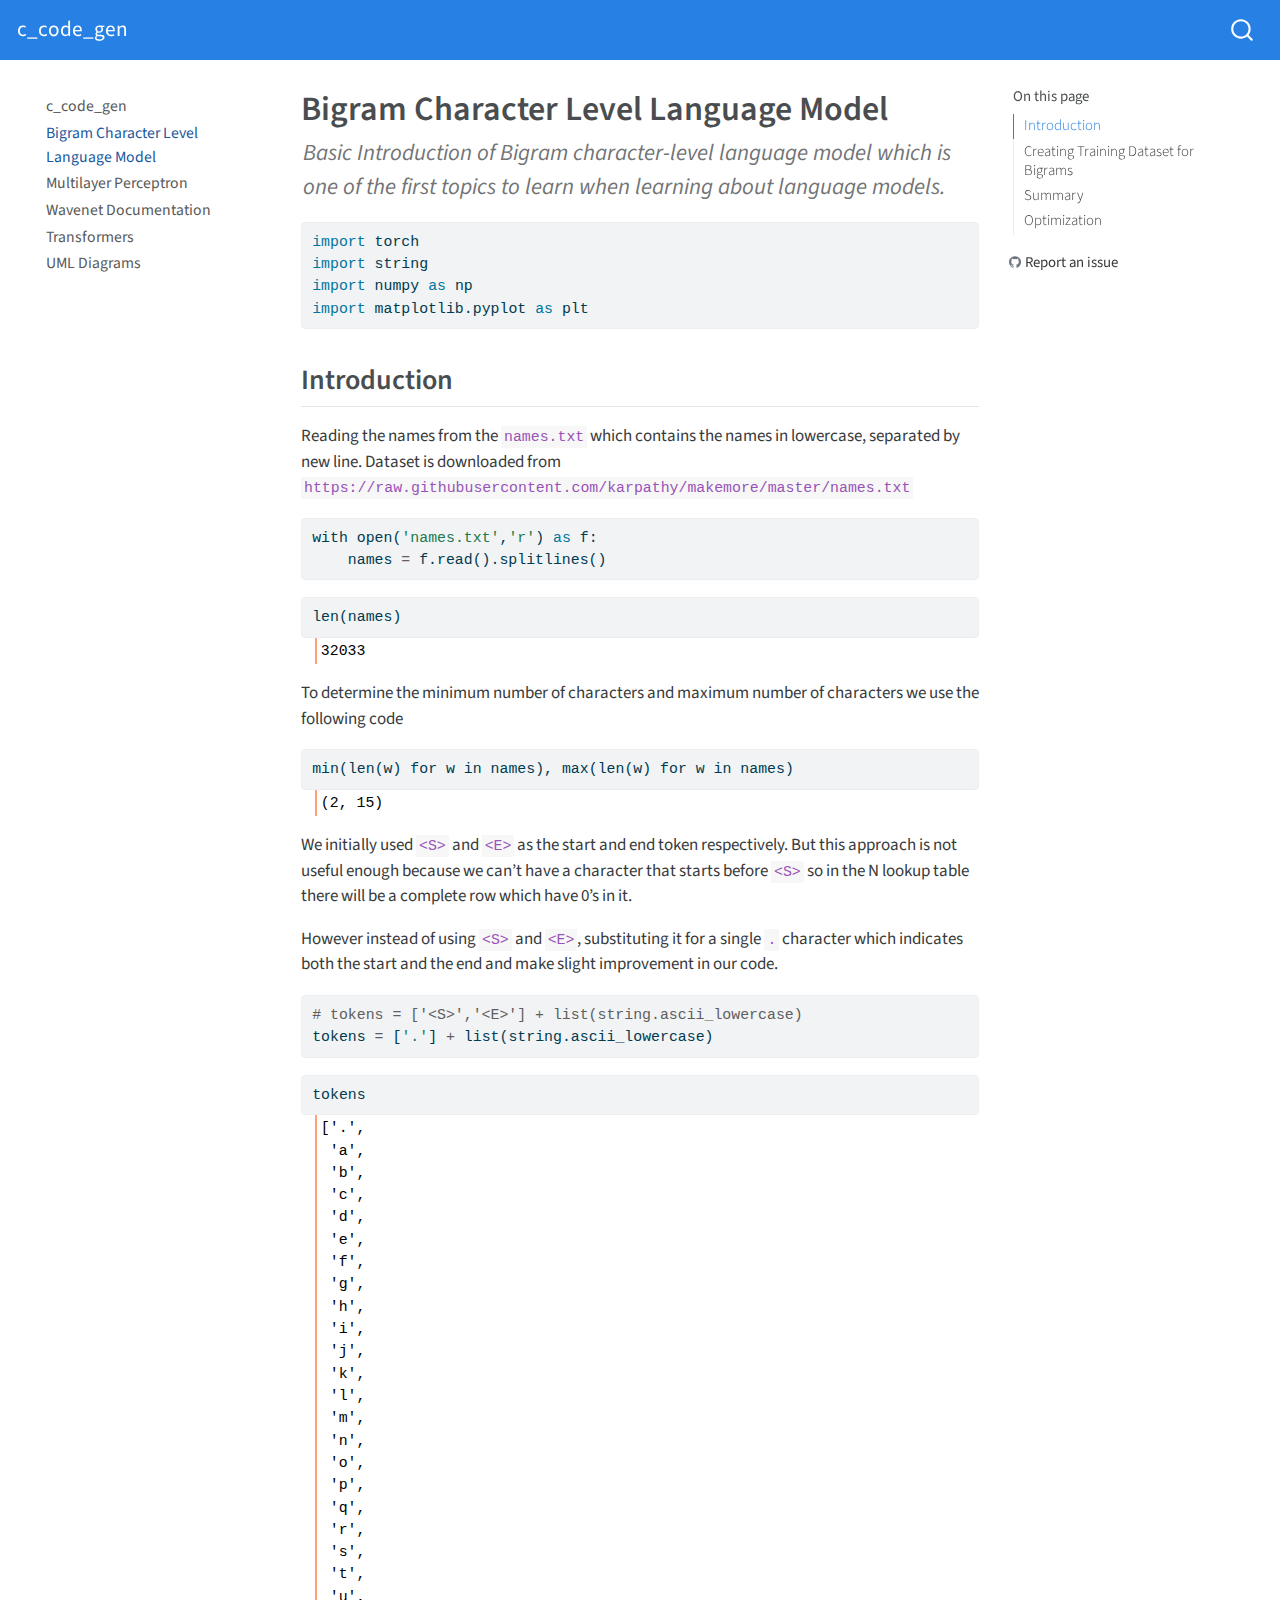
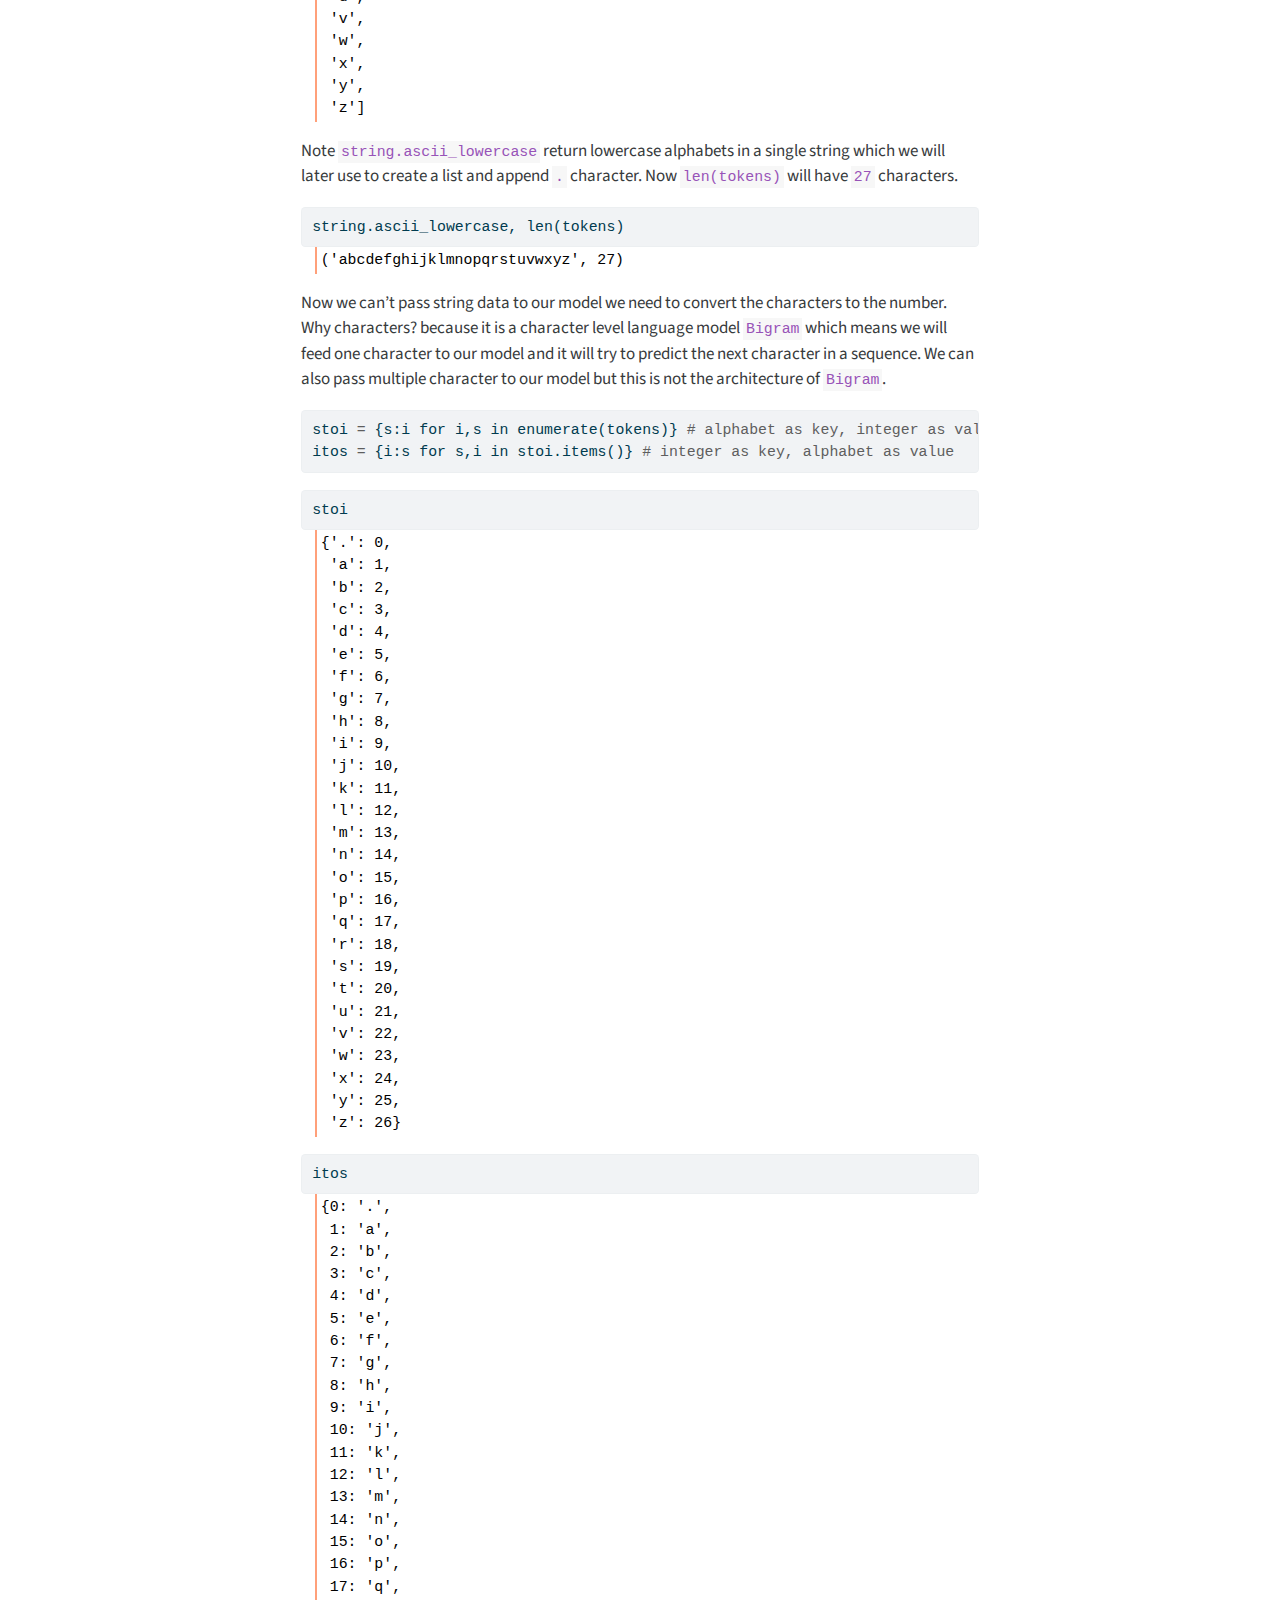
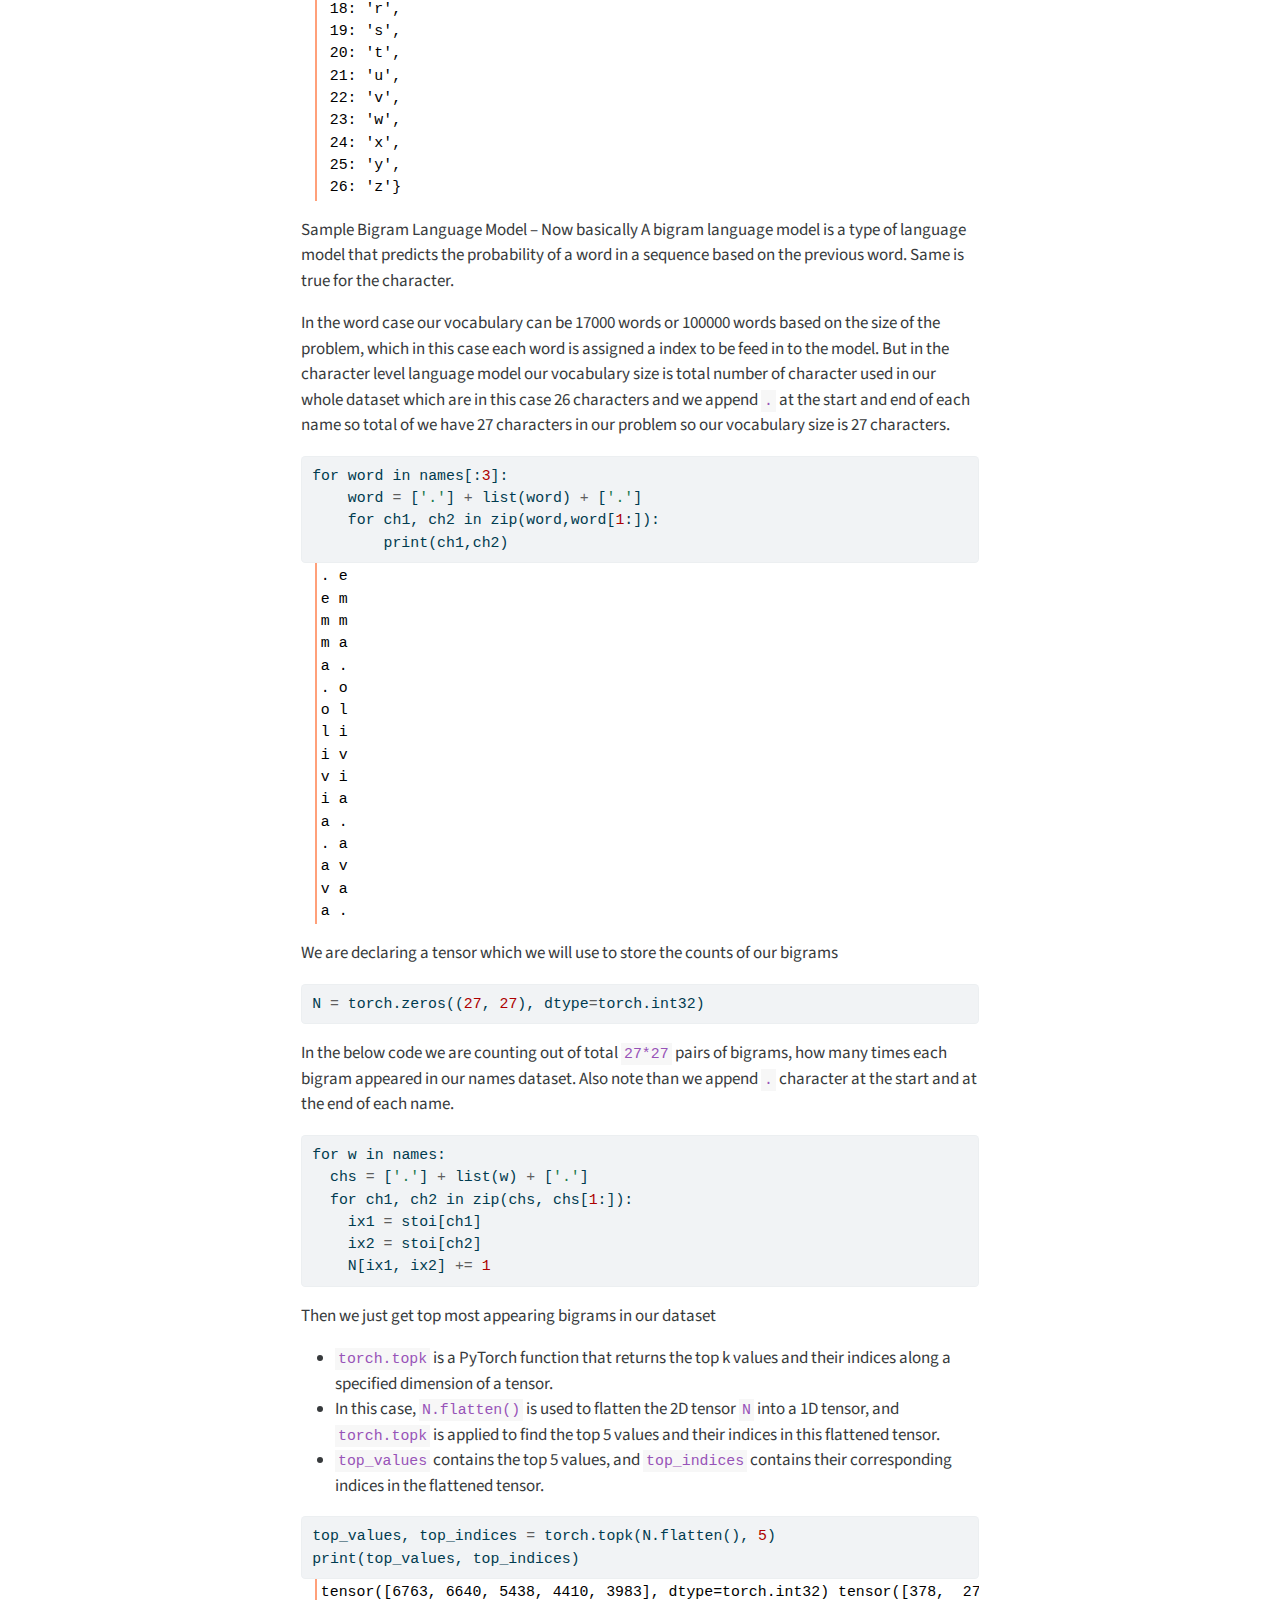
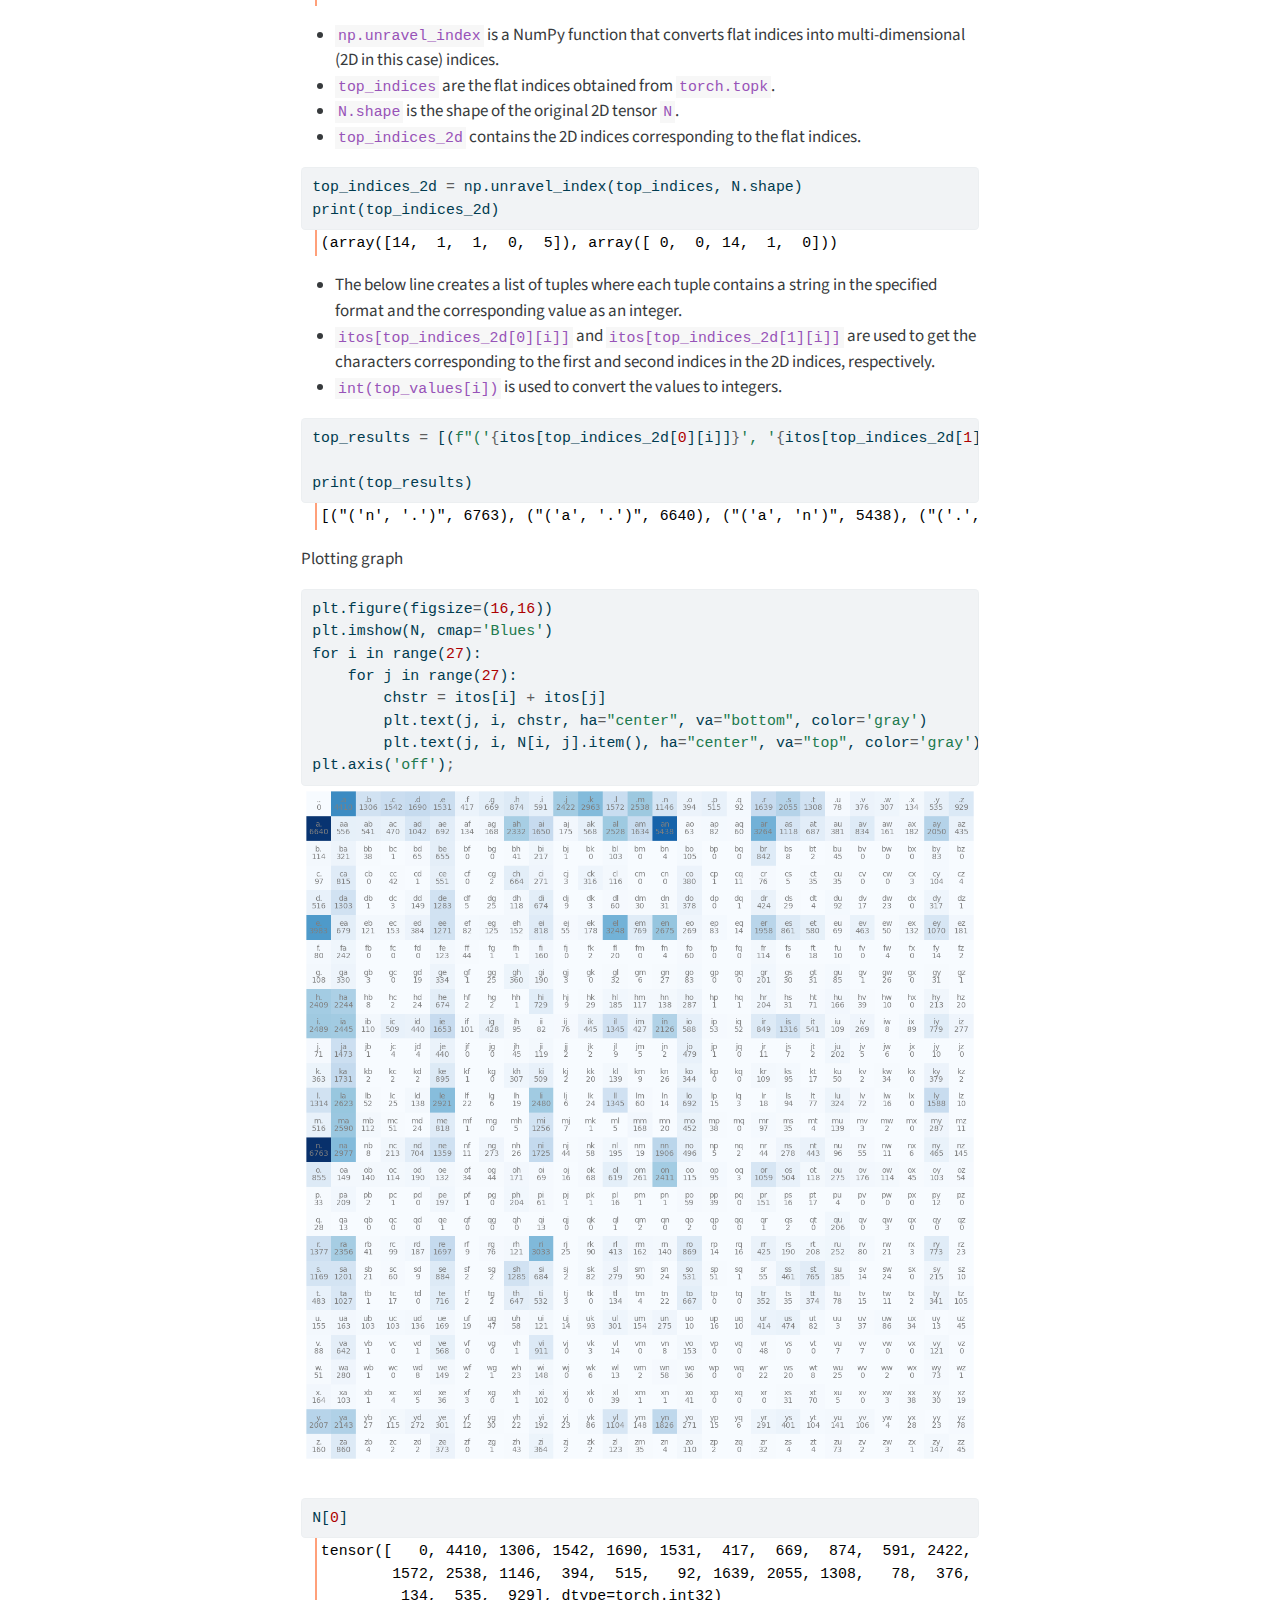
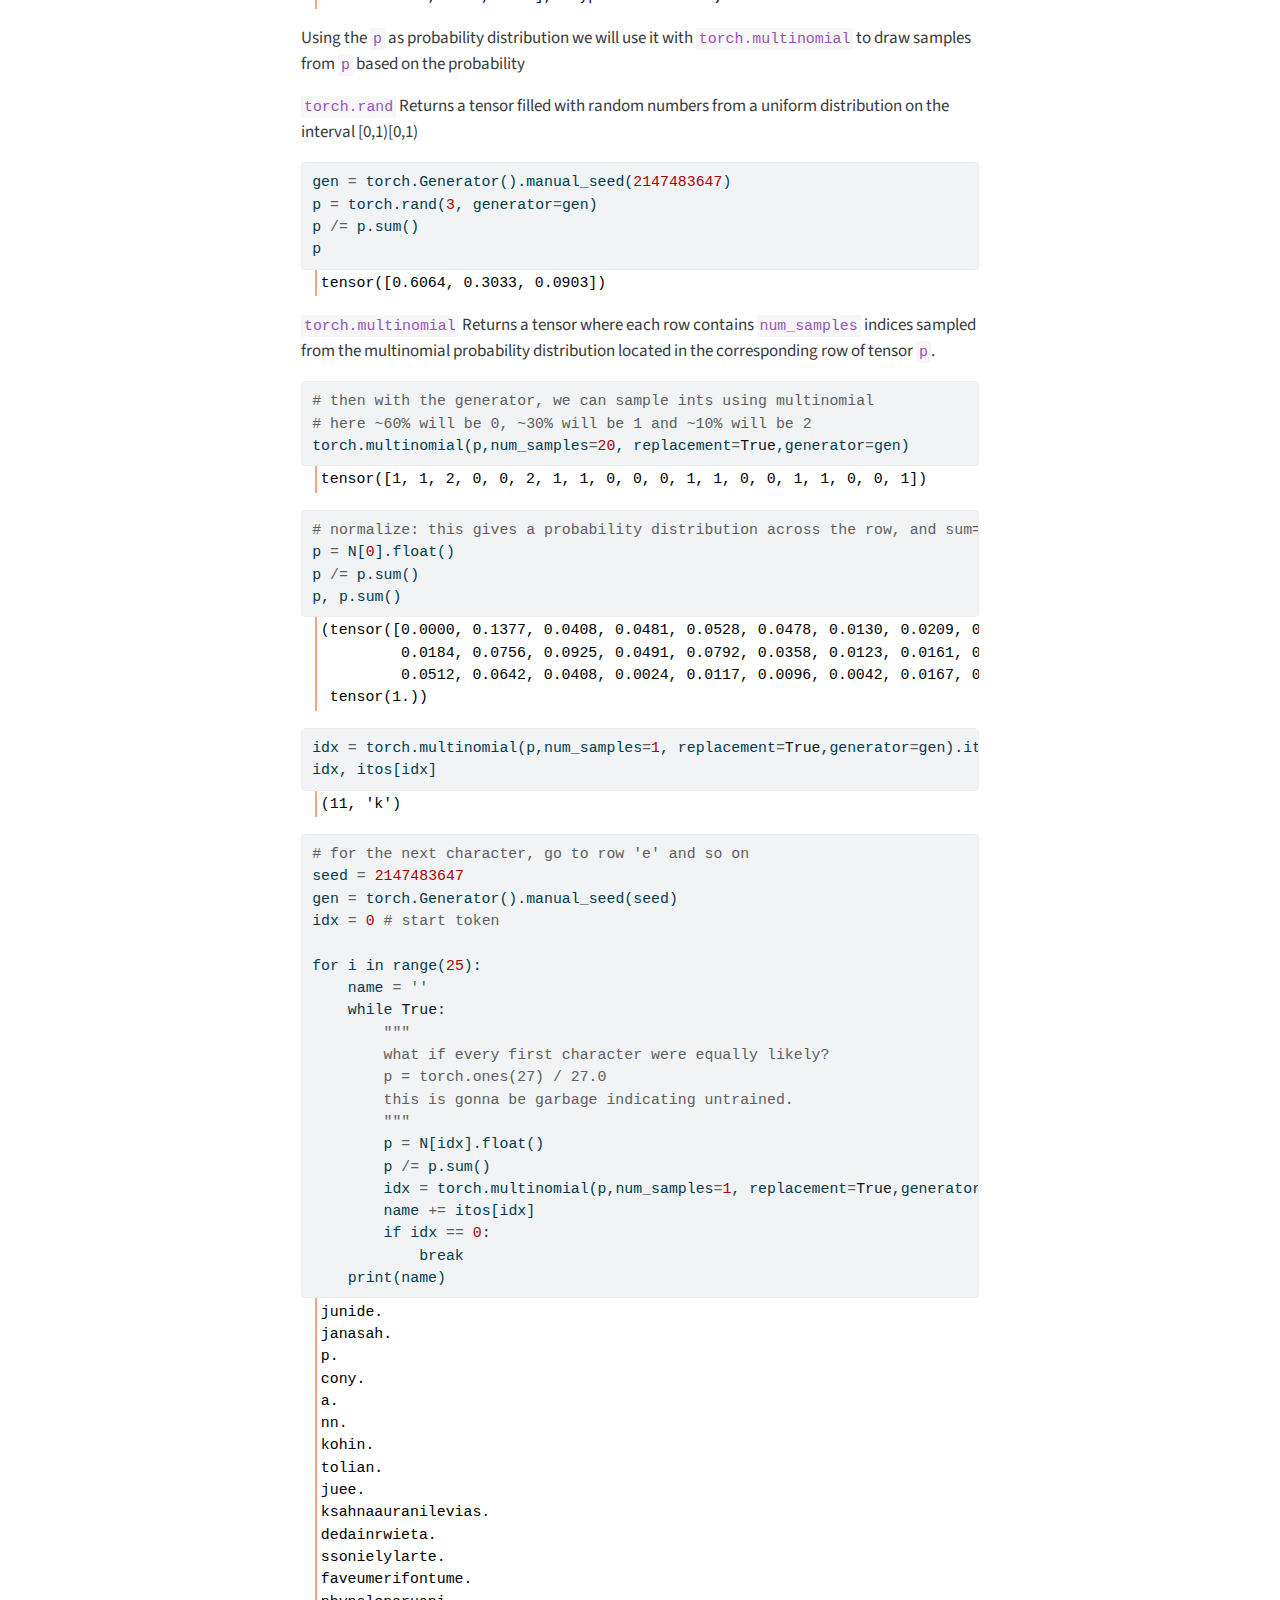
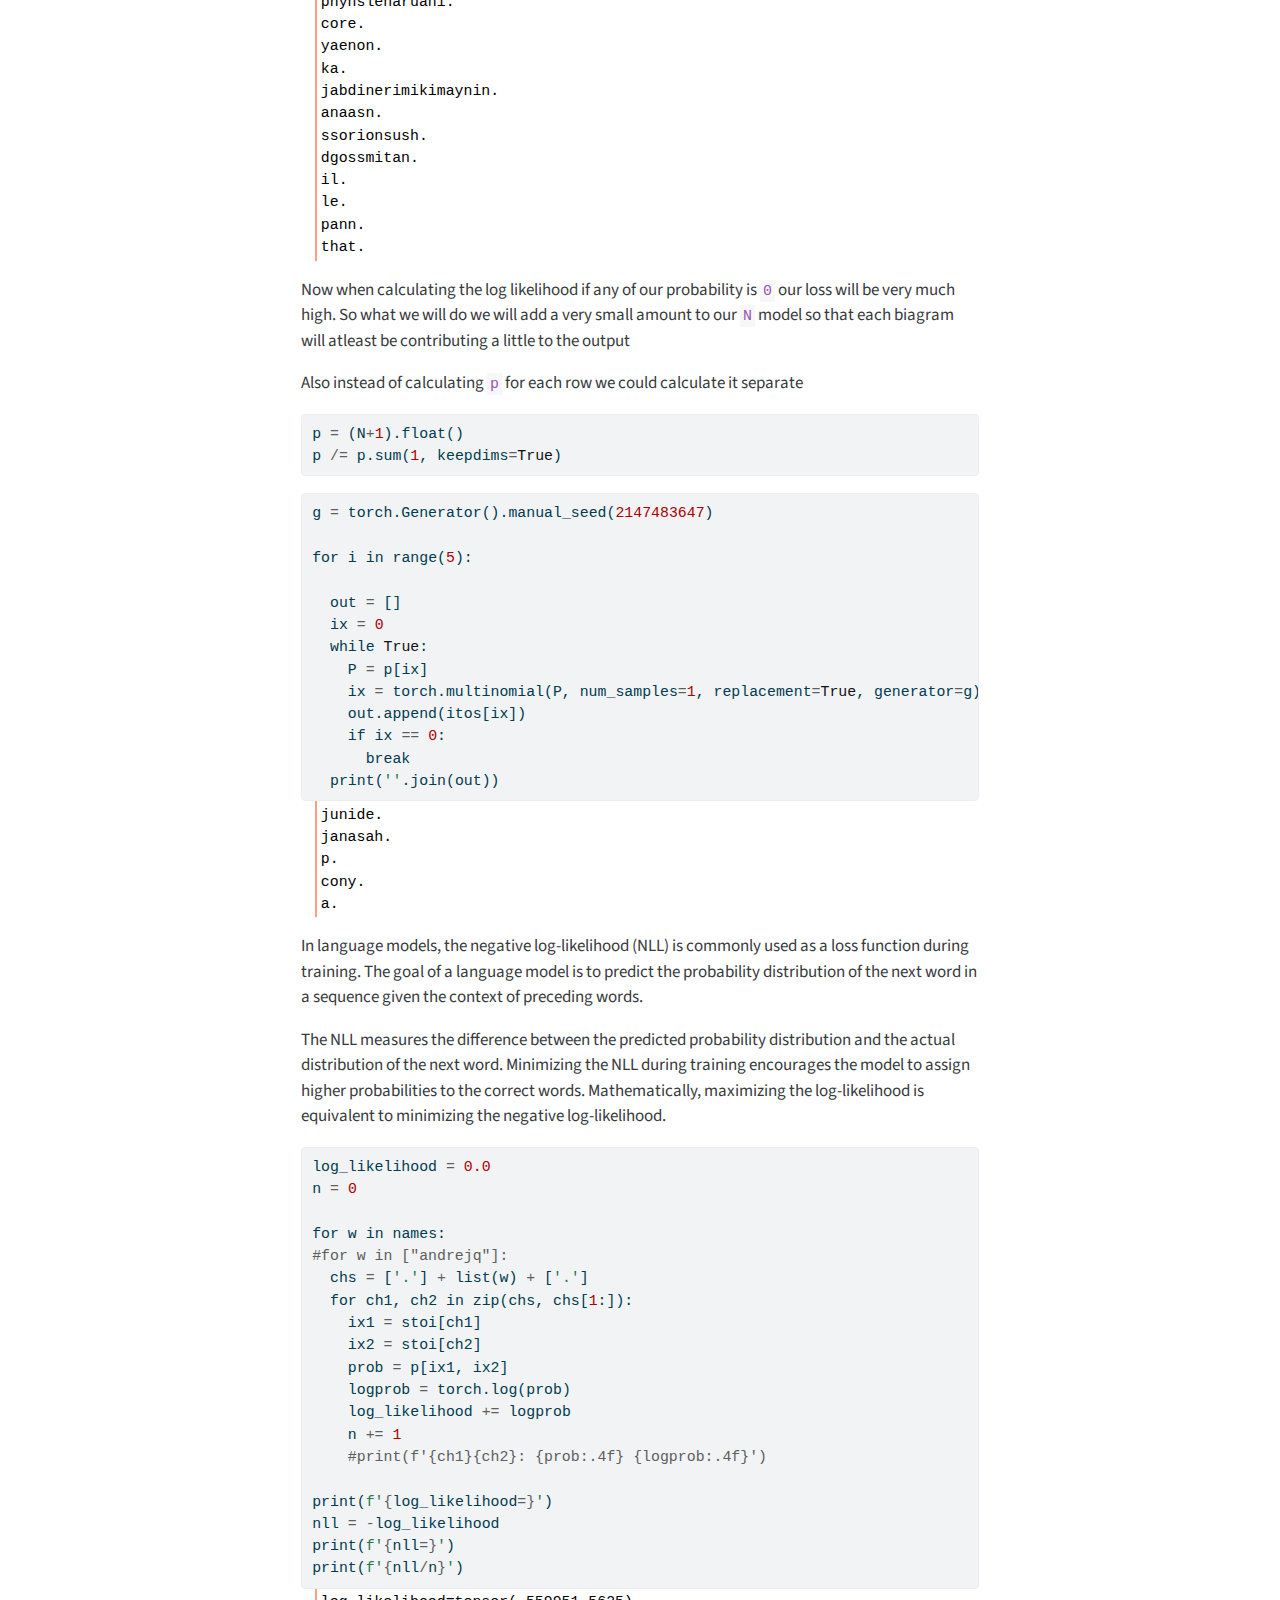
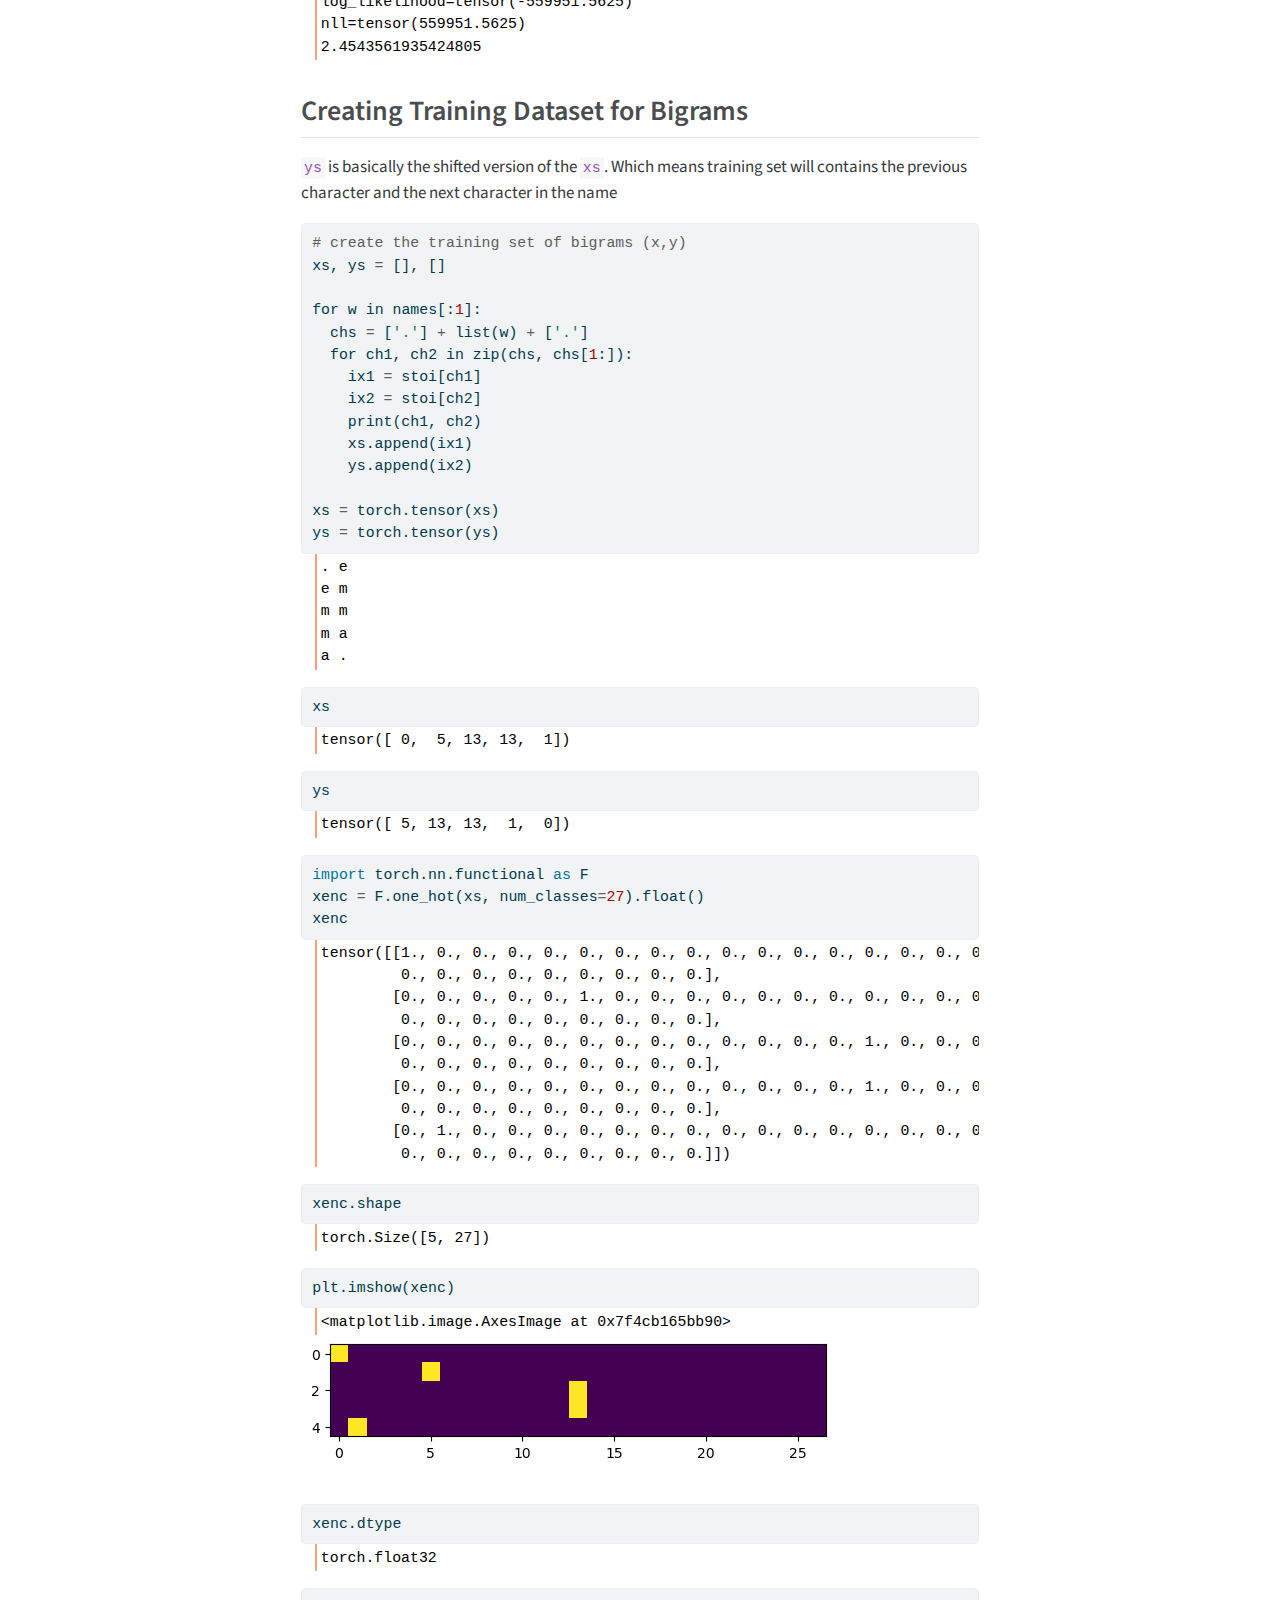
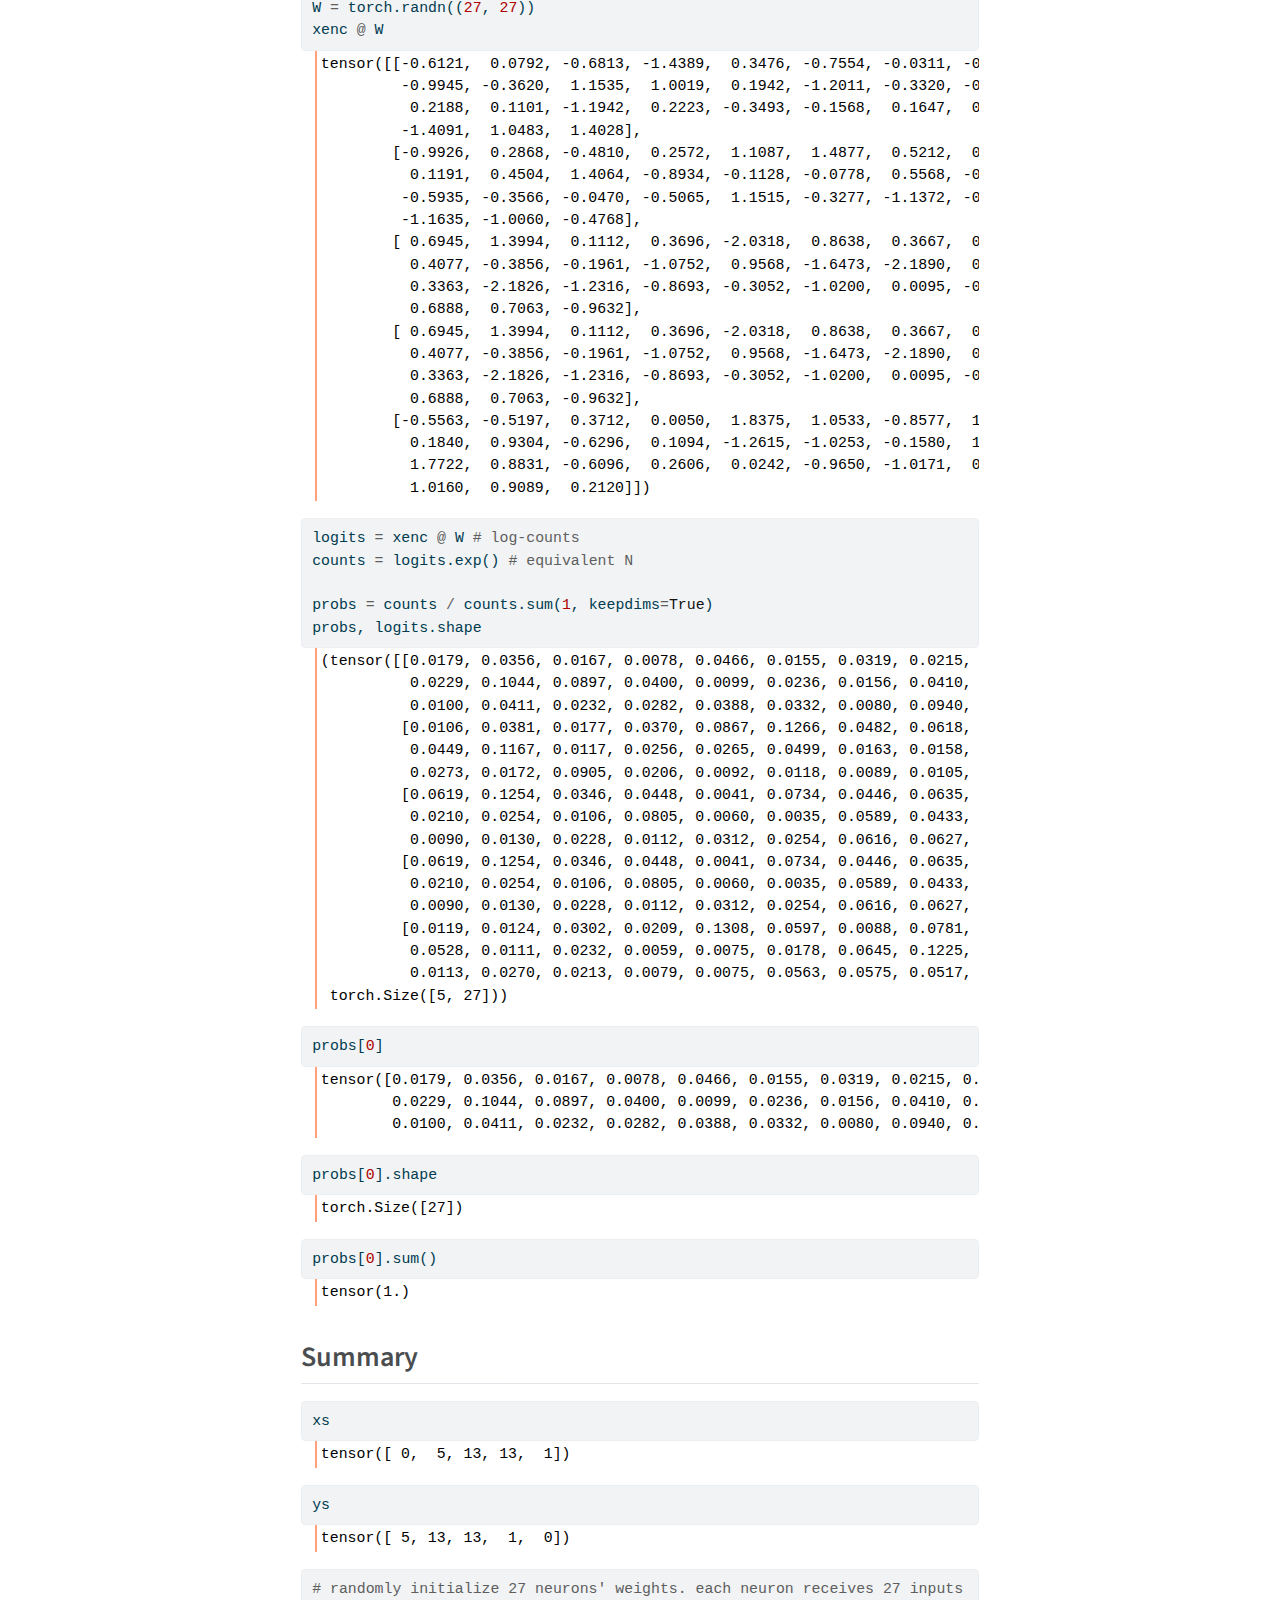
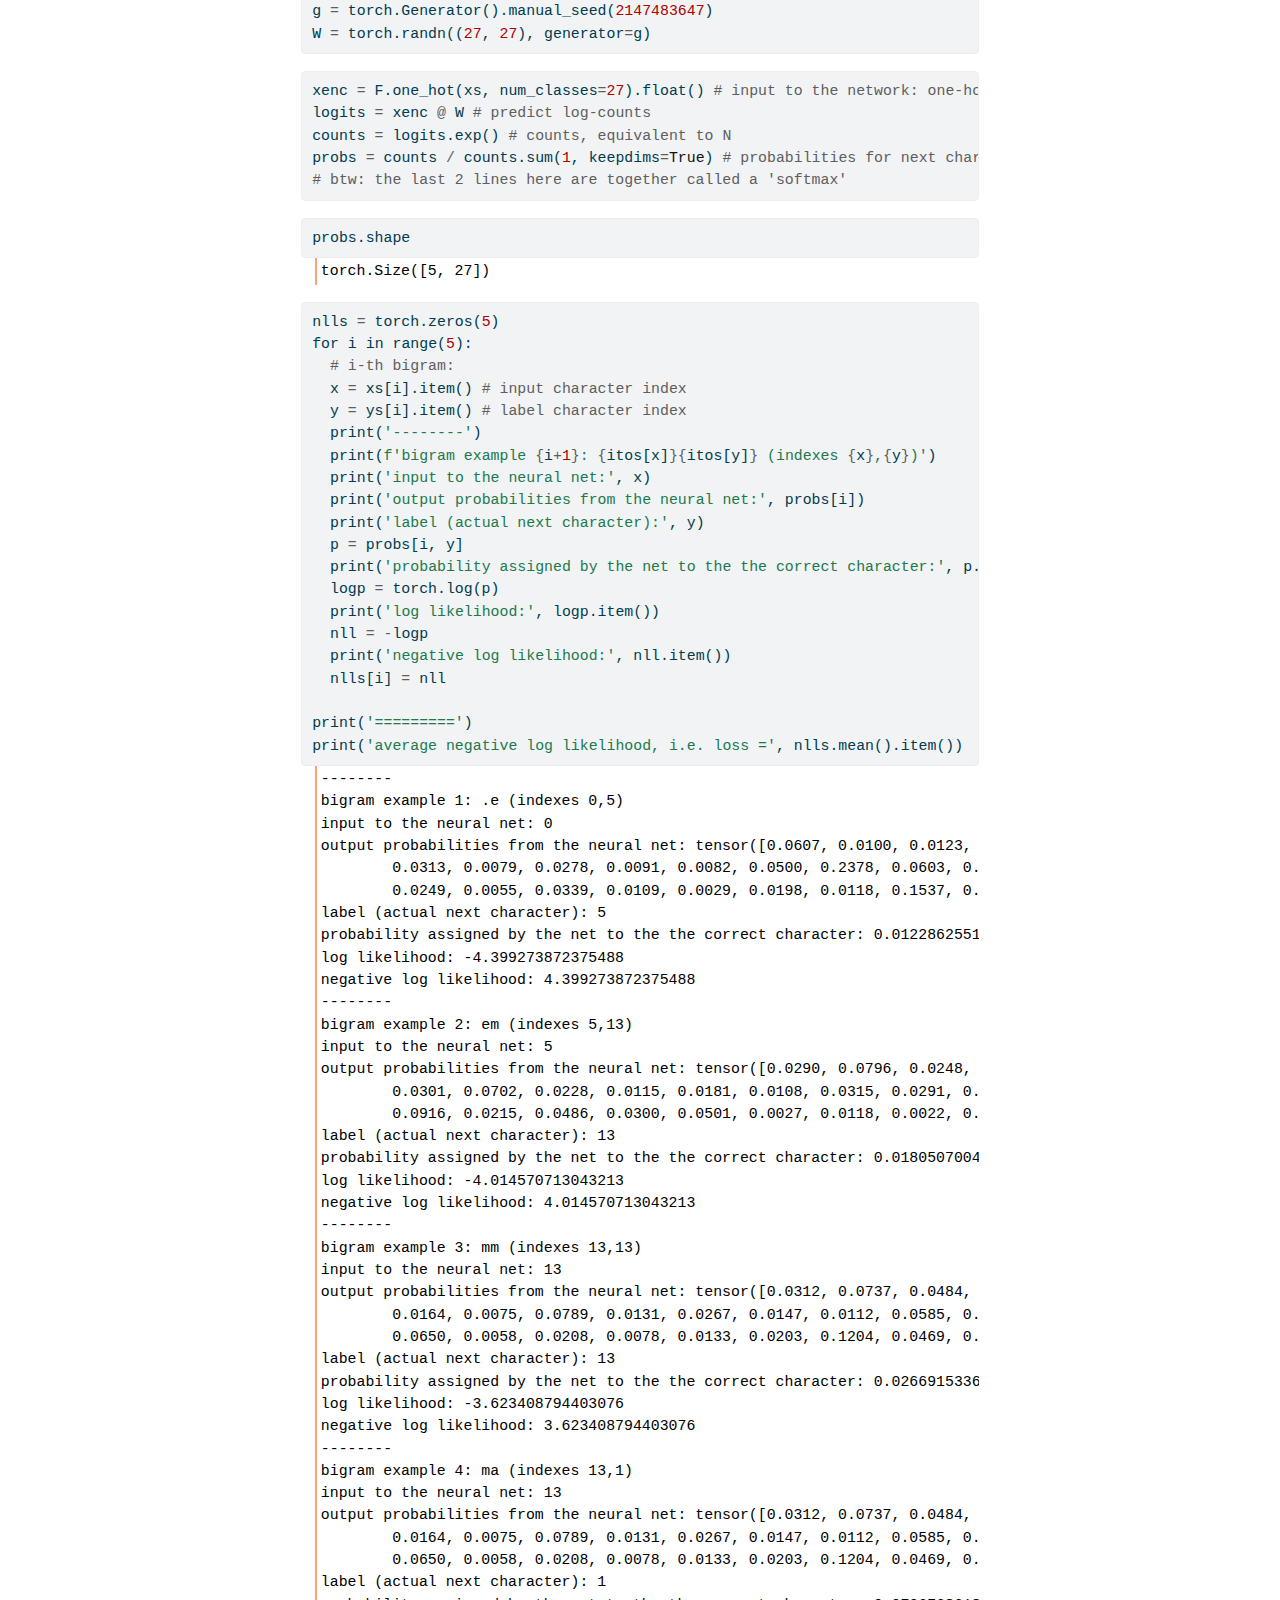
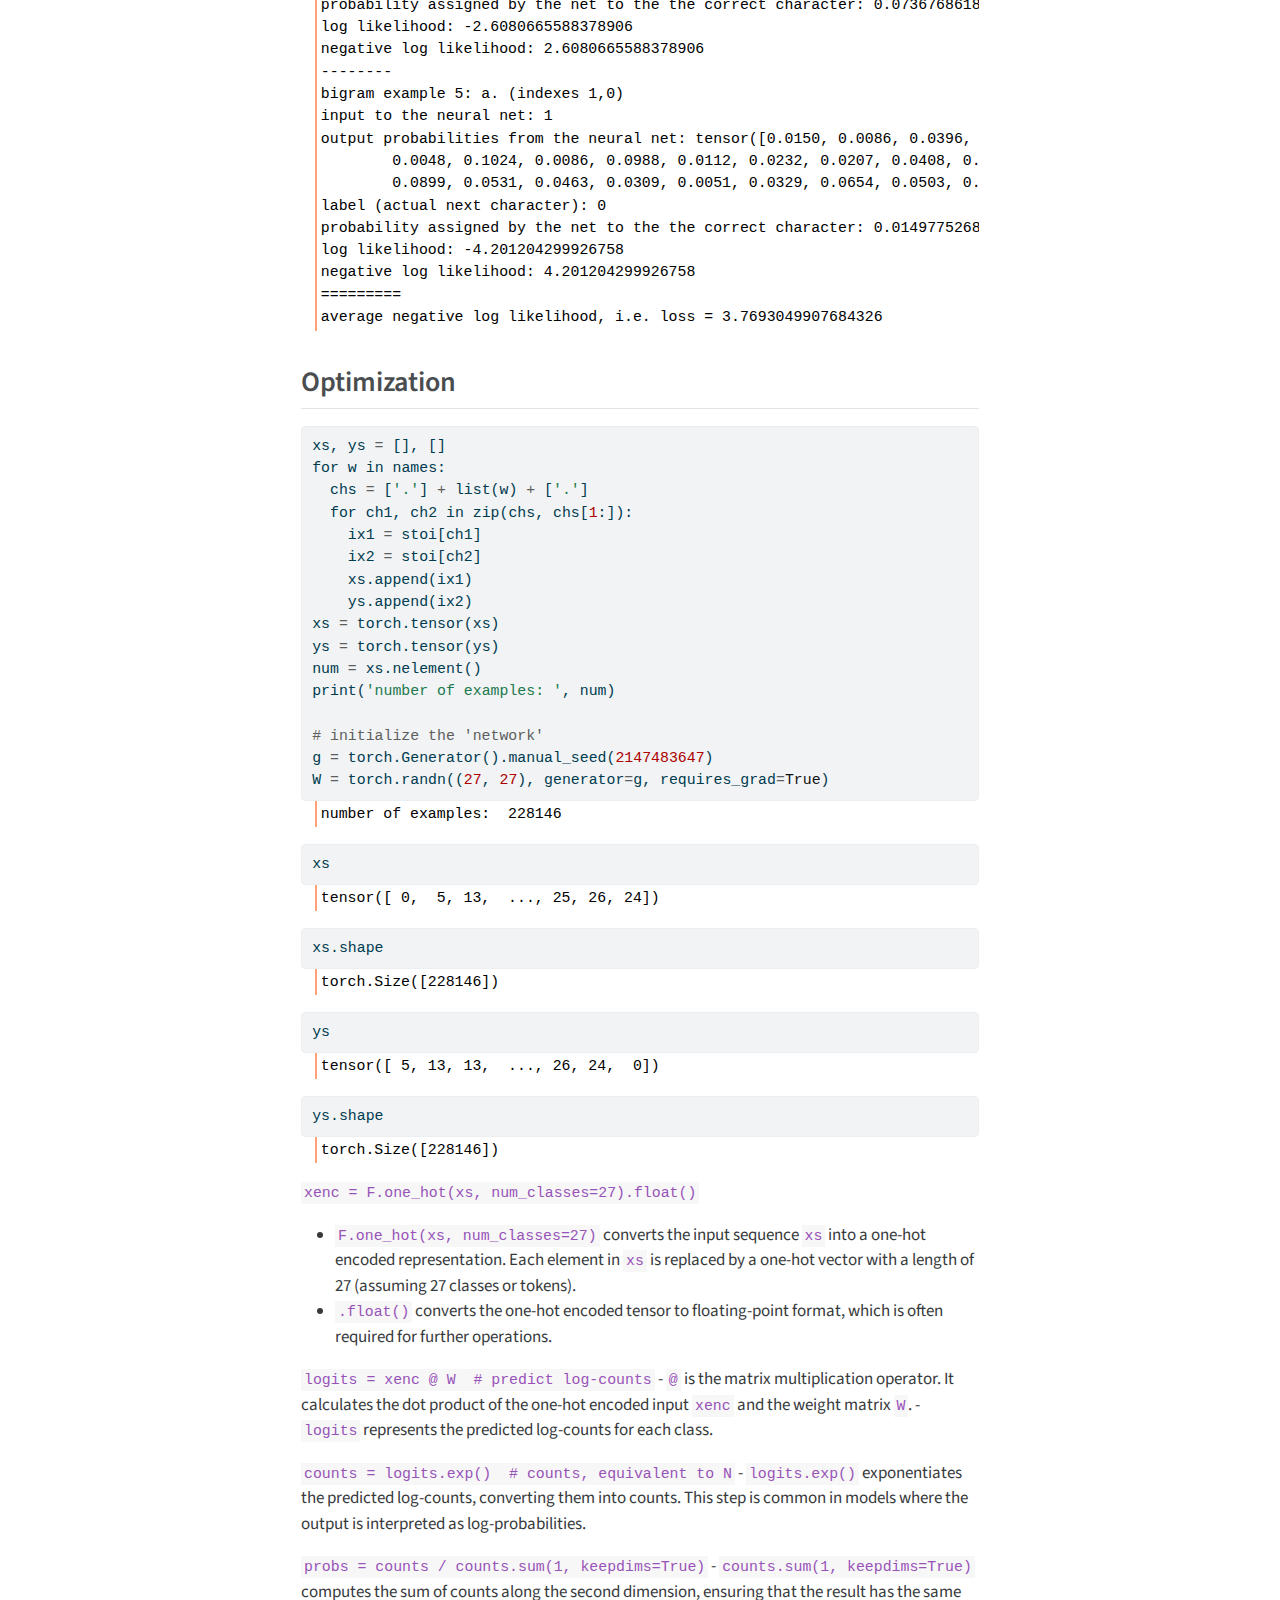
==== commit 477bbd33: "change title mlp" ====
--- a/docs/bigram.html
+++ b/docs/bigram.html
@@ -159,7 +159,7 @@
         <li class="sidebar-item">
   <div class="sidebar-item-container"> 
   <a href="./mlp.html" class="sidebar-item-text sidebar-link">
- <span class="menu-text">Language Models</span></a>
+ <span class="menu-text">Multilayer Perceptron</span></a>
   </div>
 </li>
         <li class="sidebar-item">
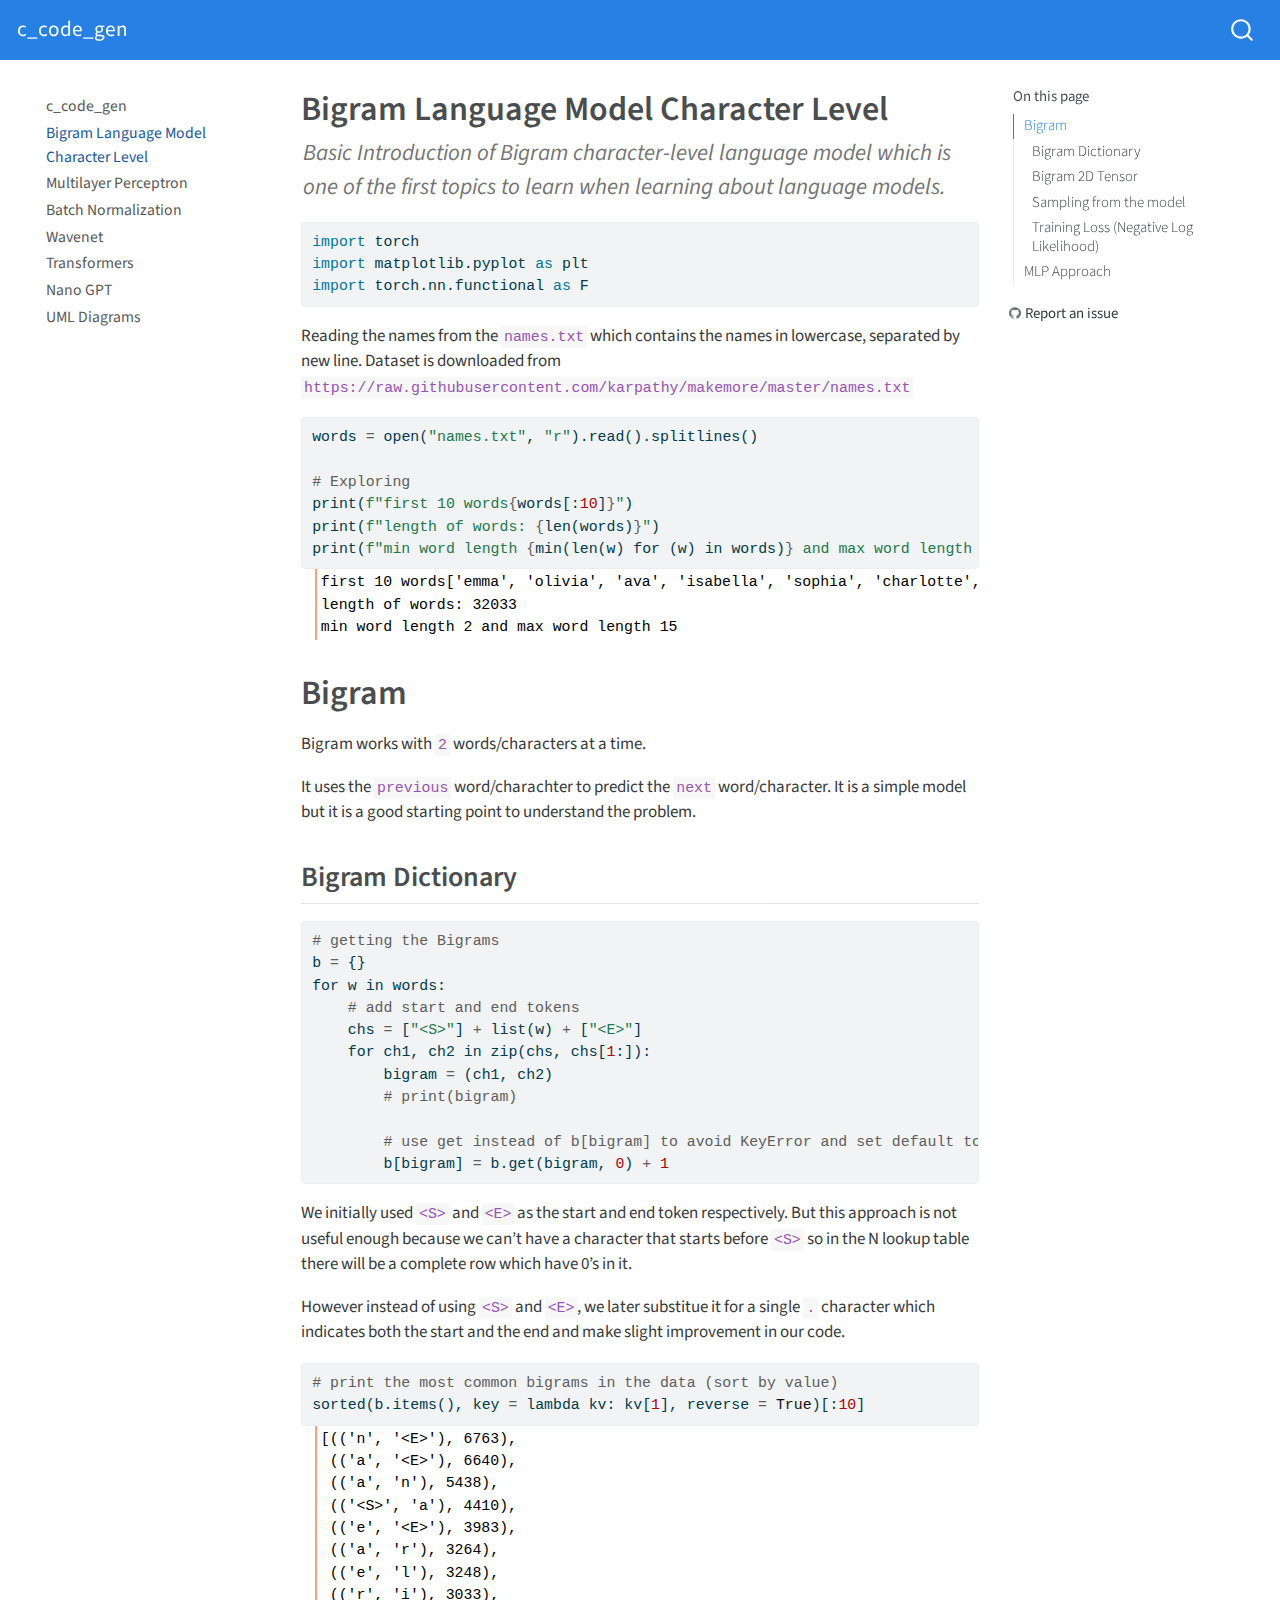
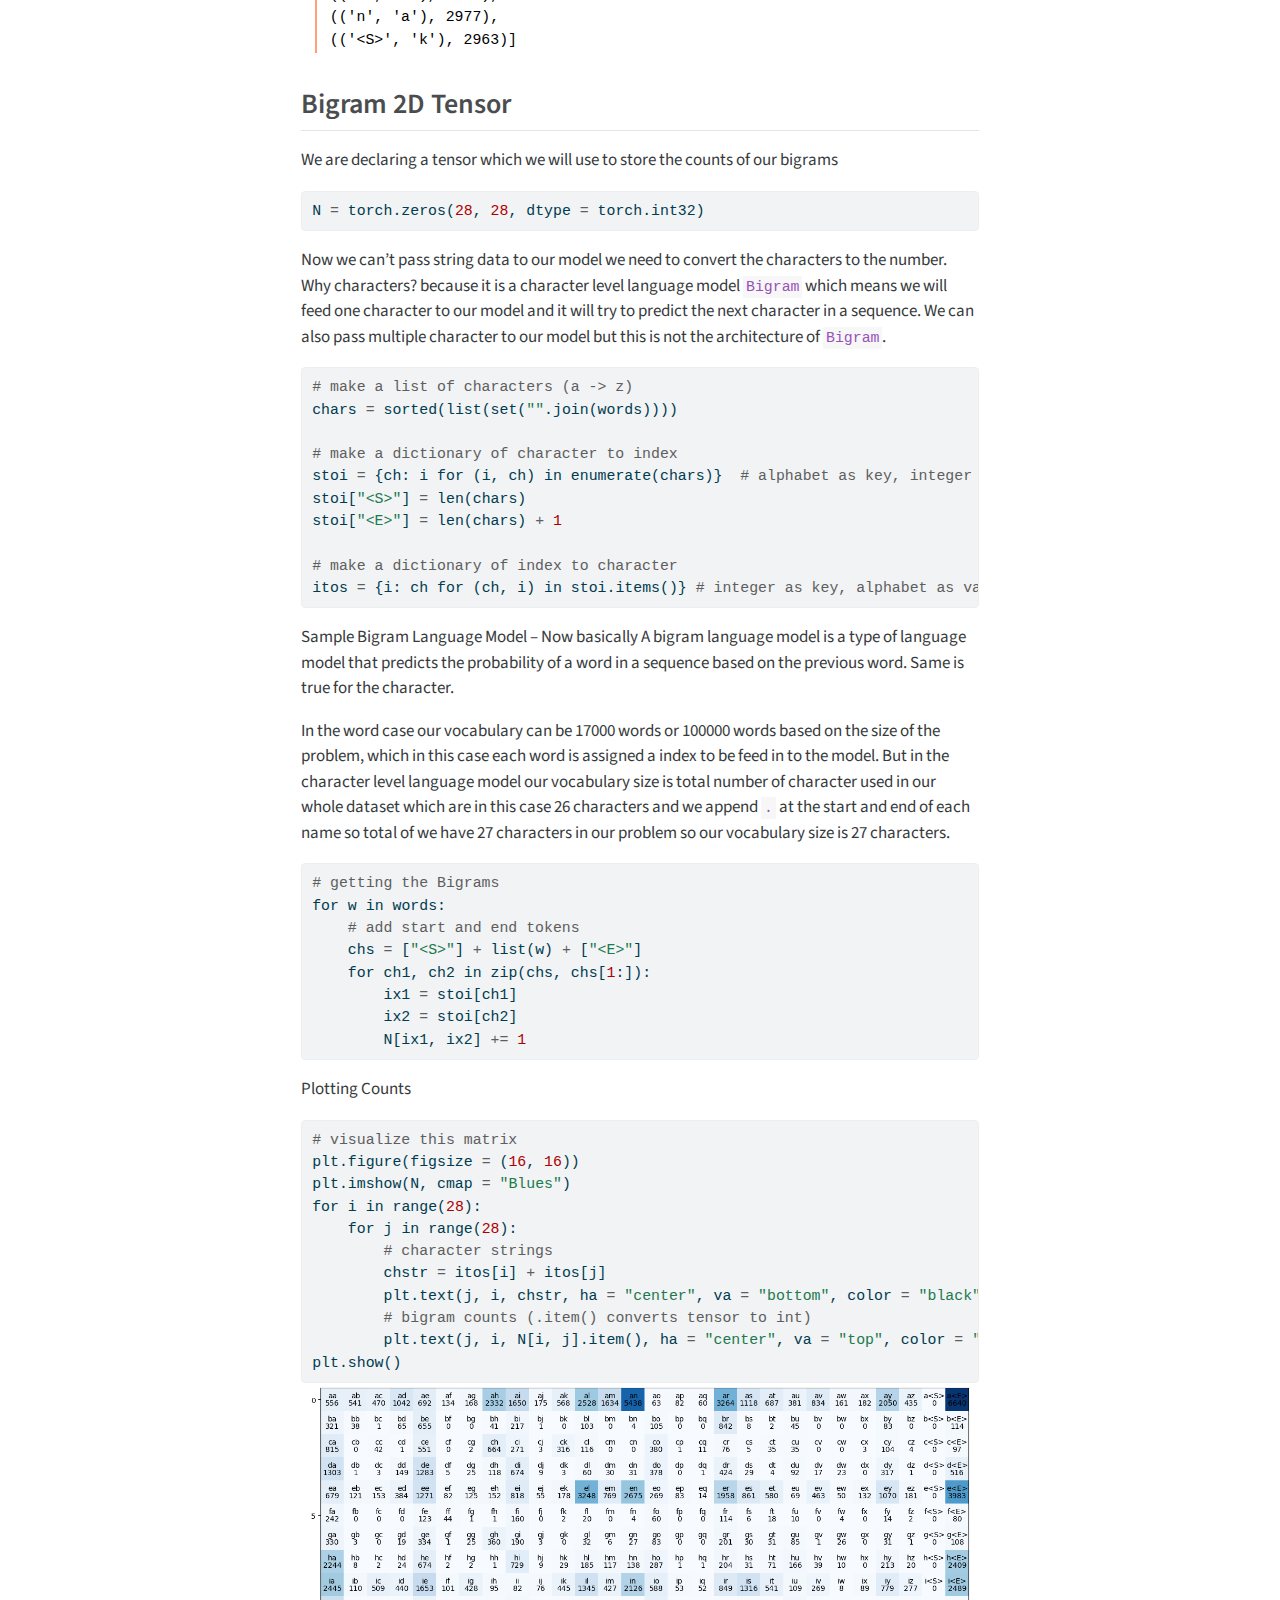
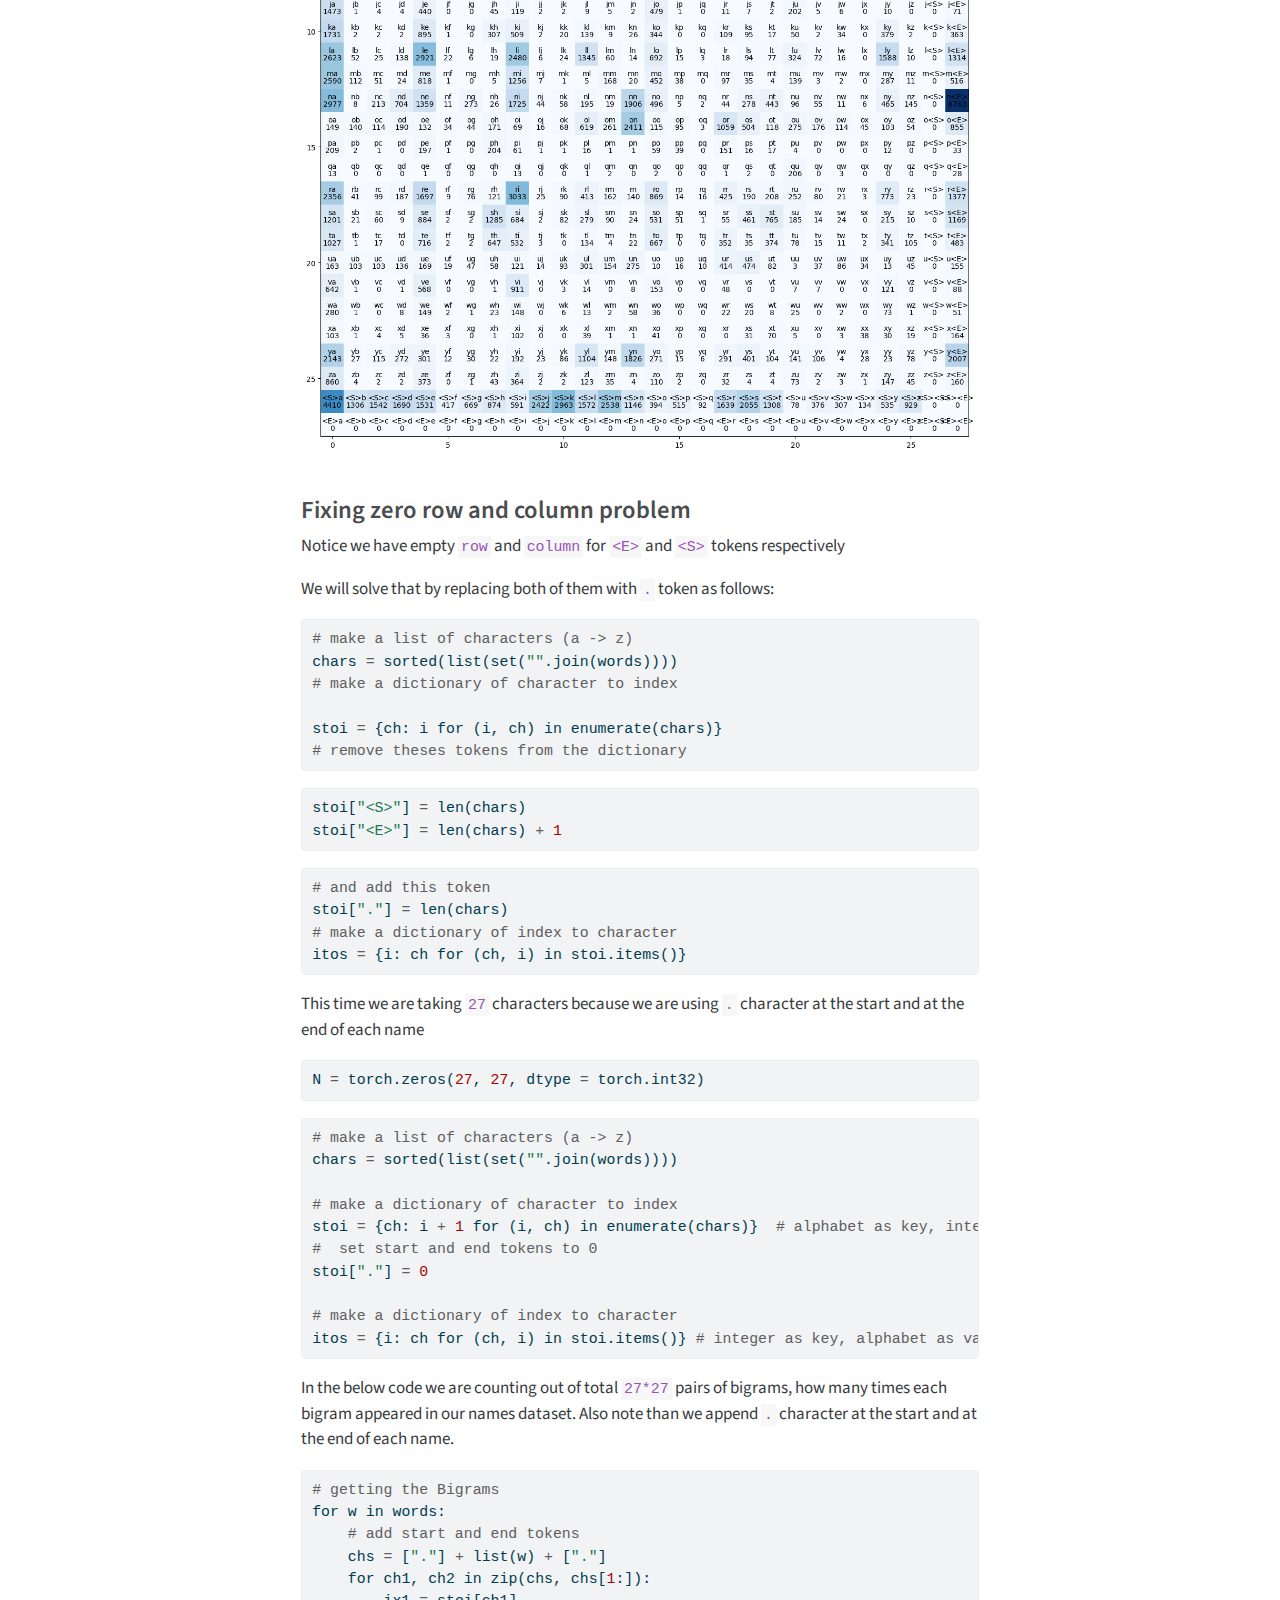
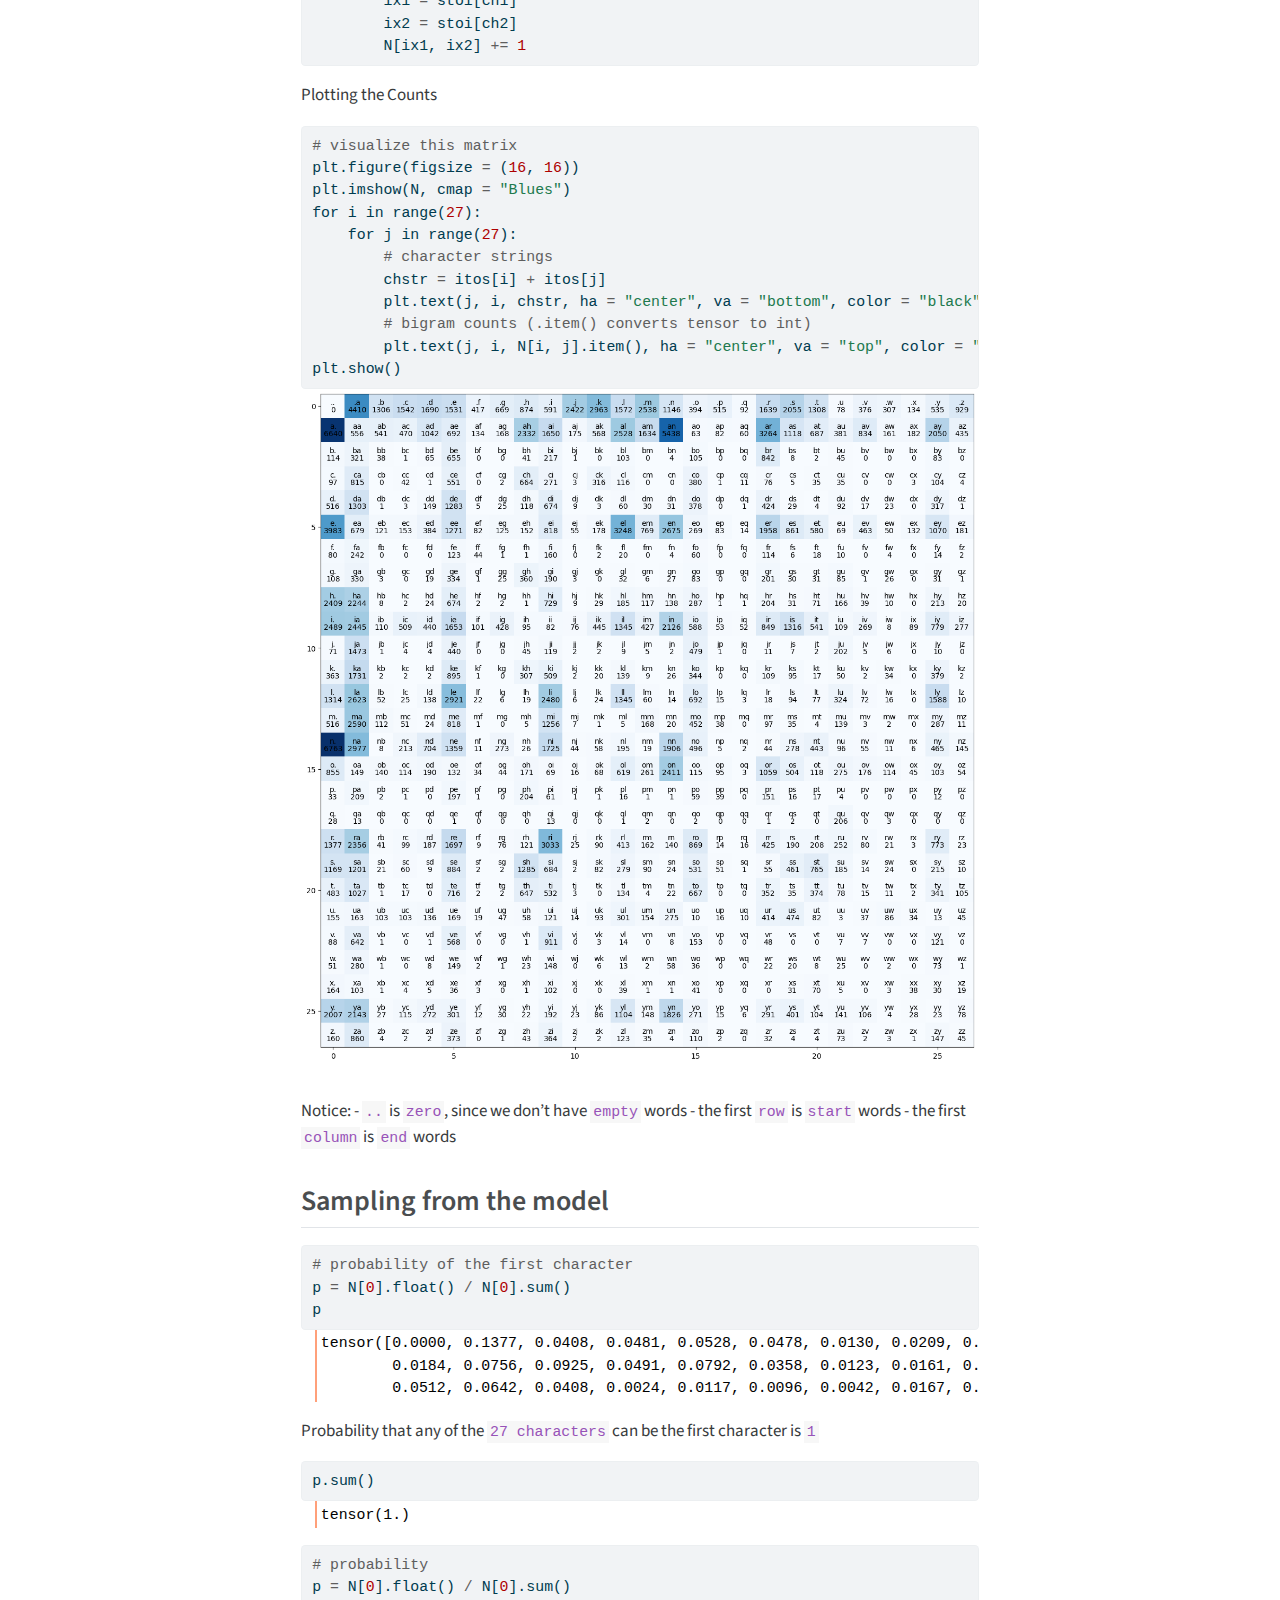
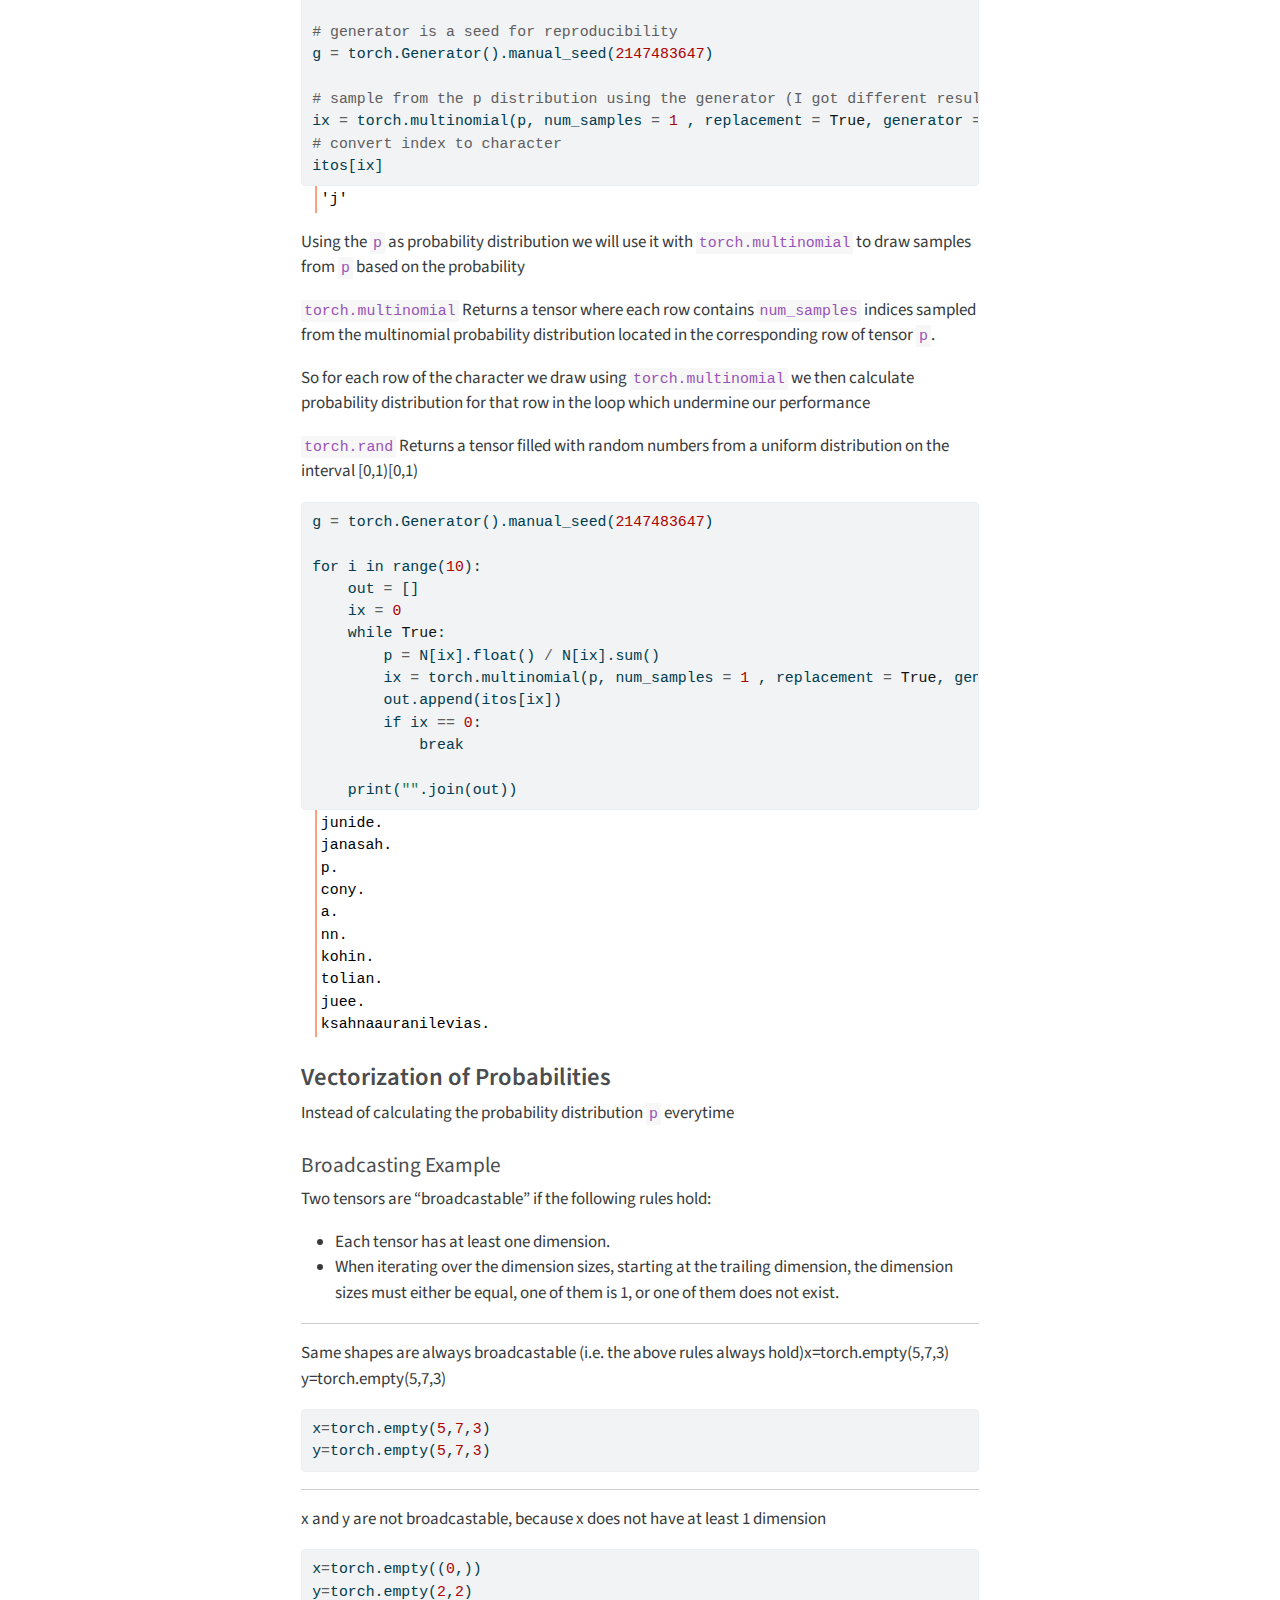
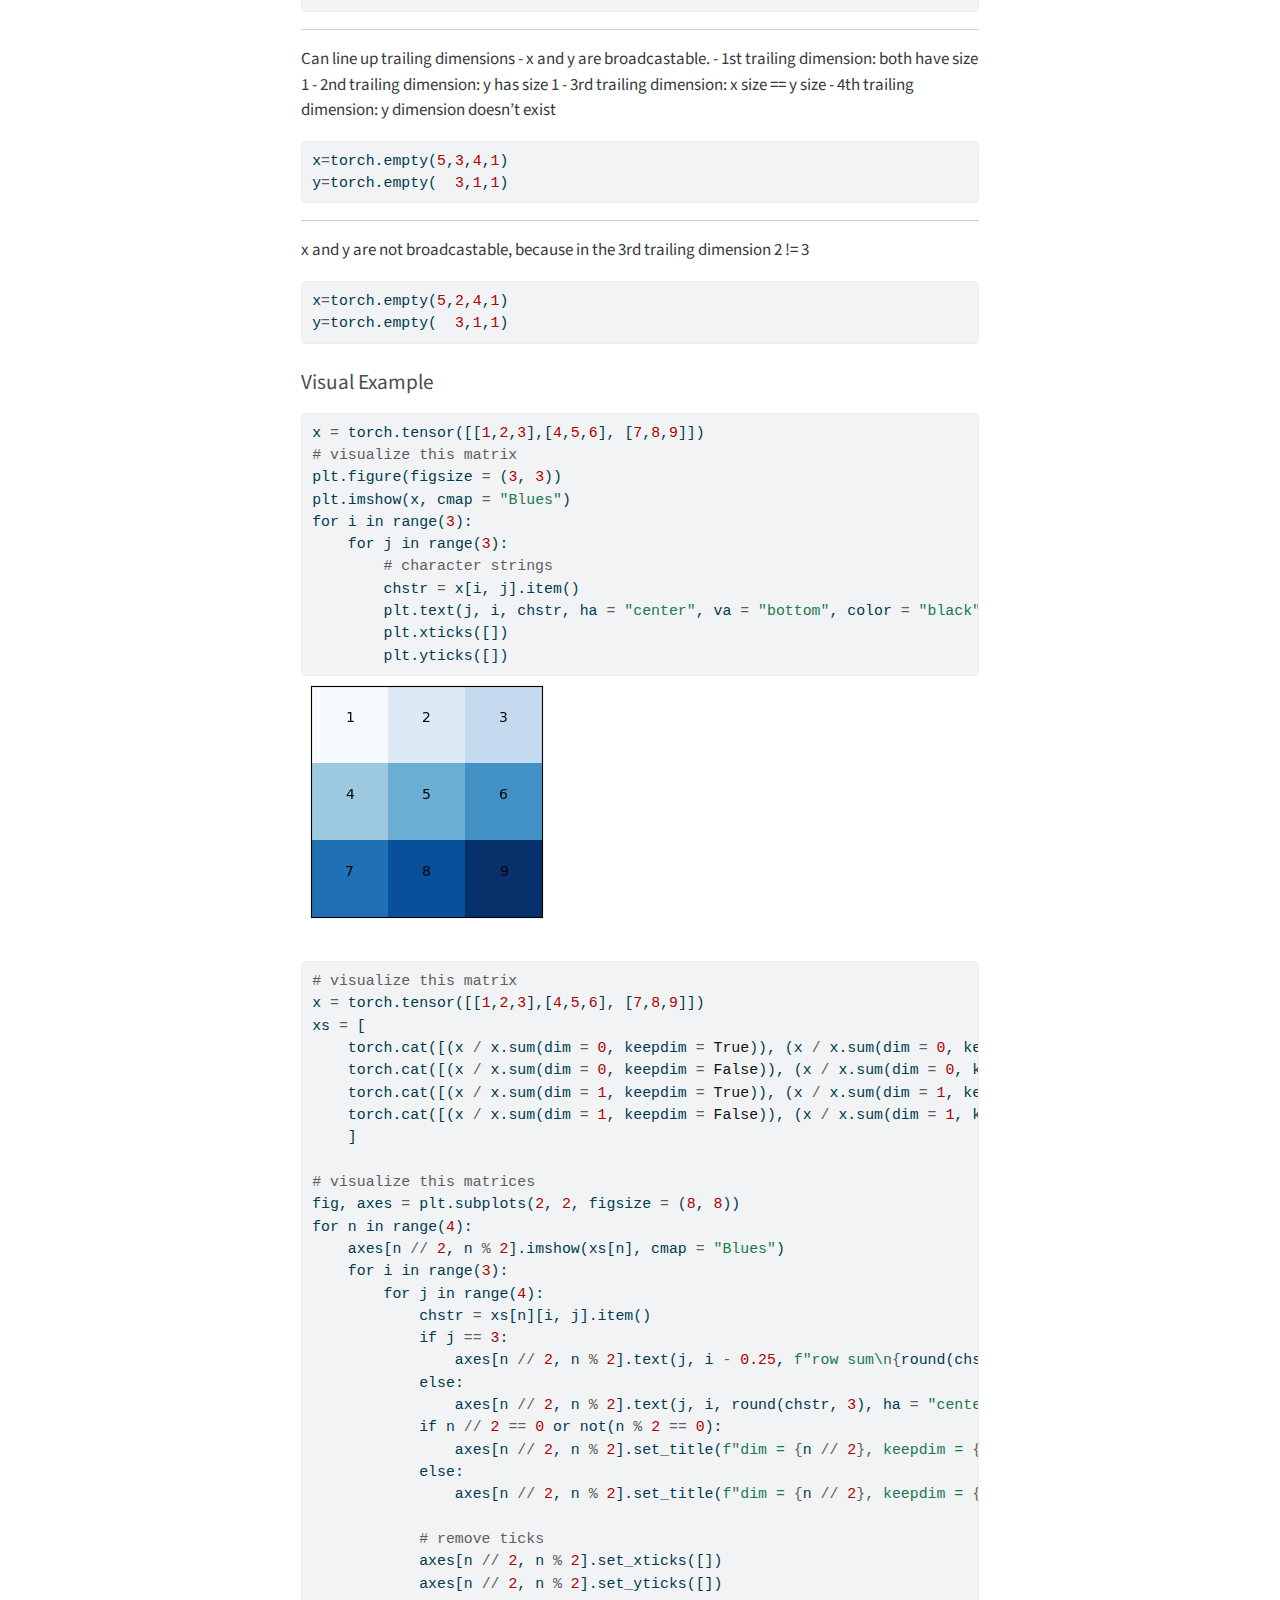
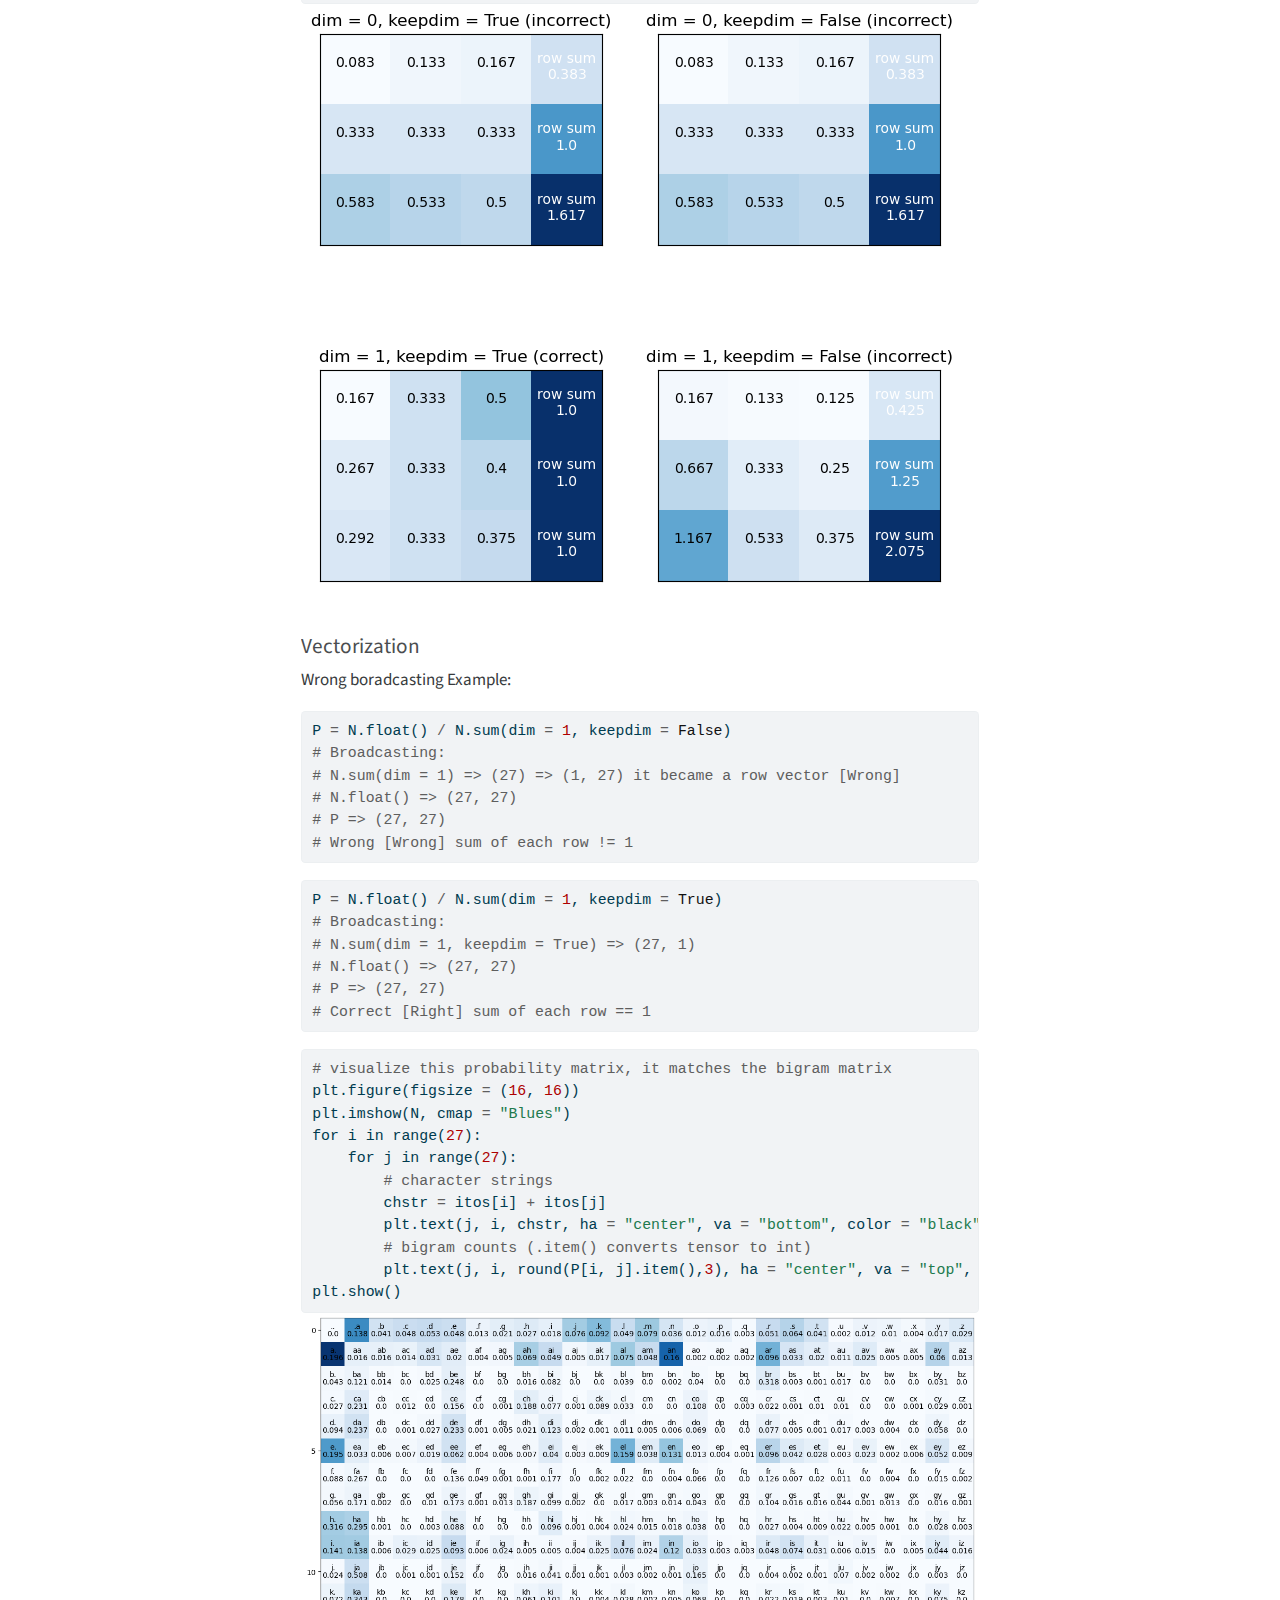
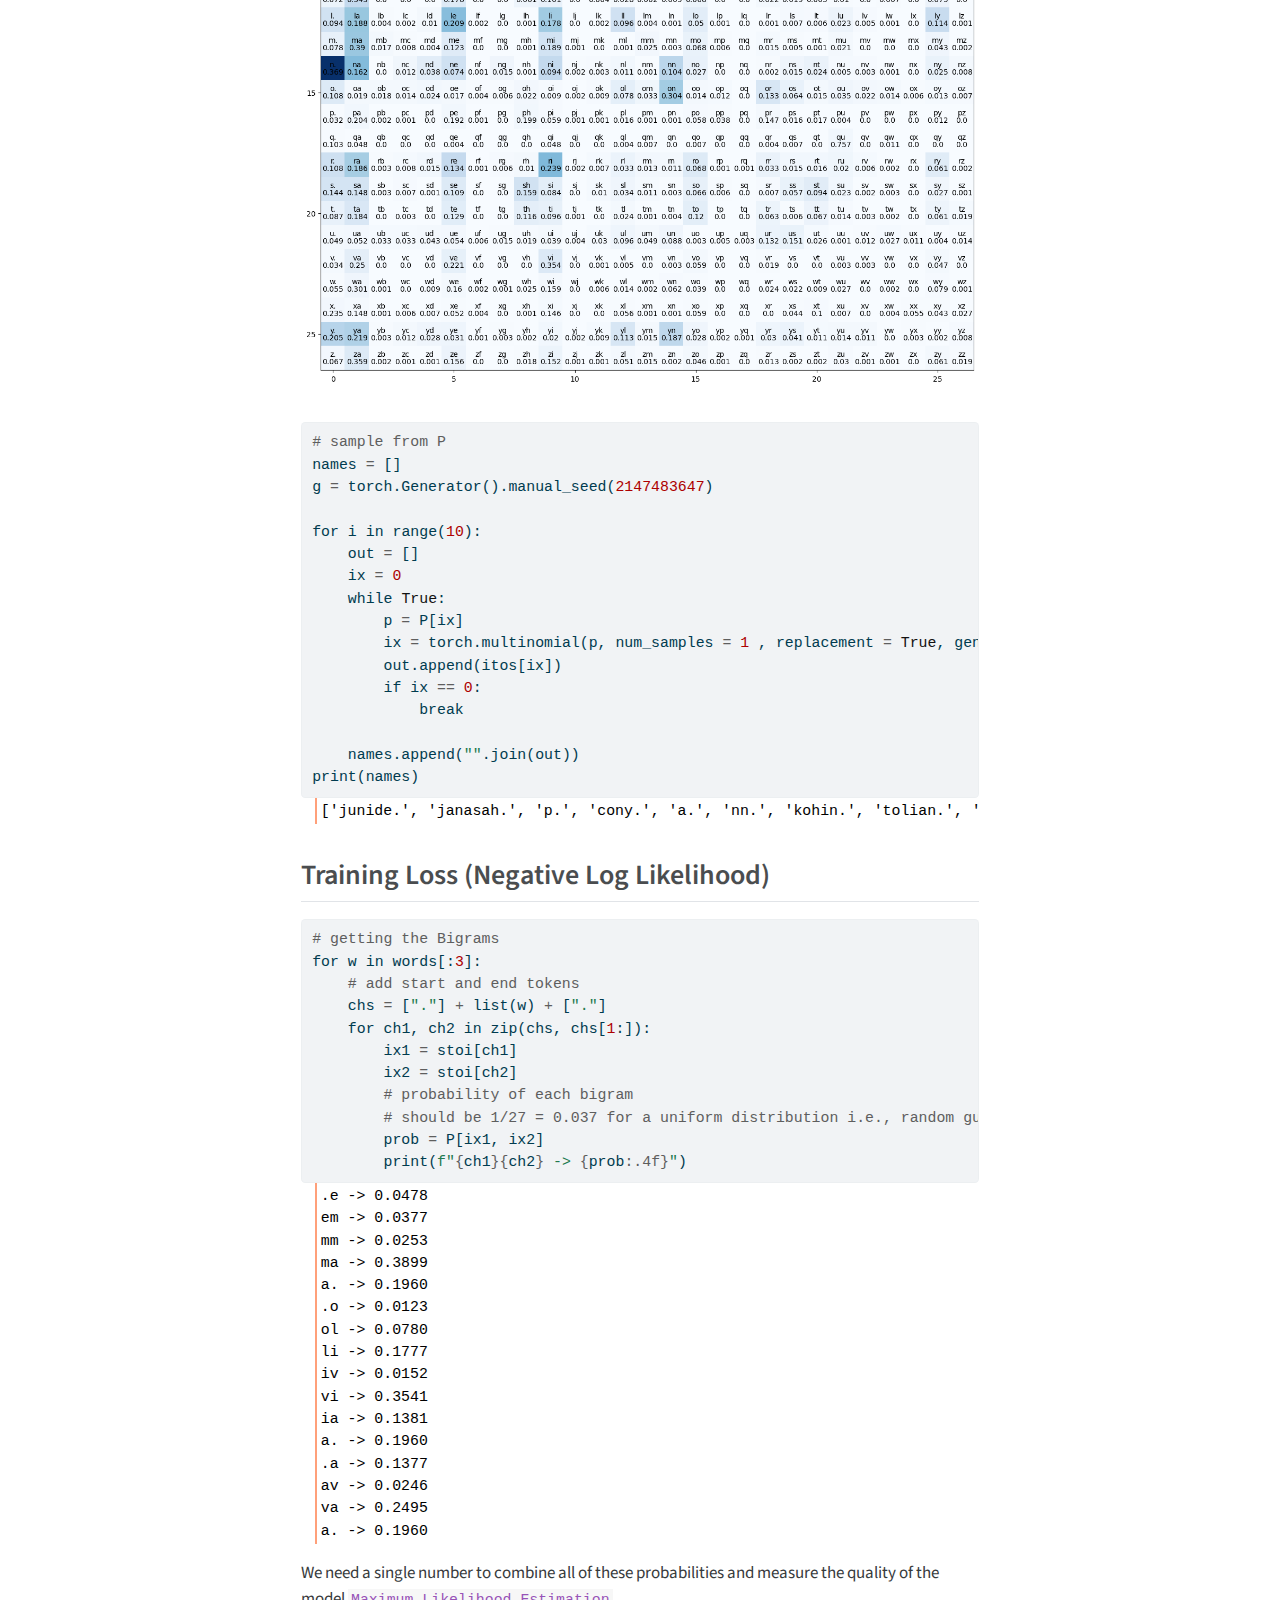
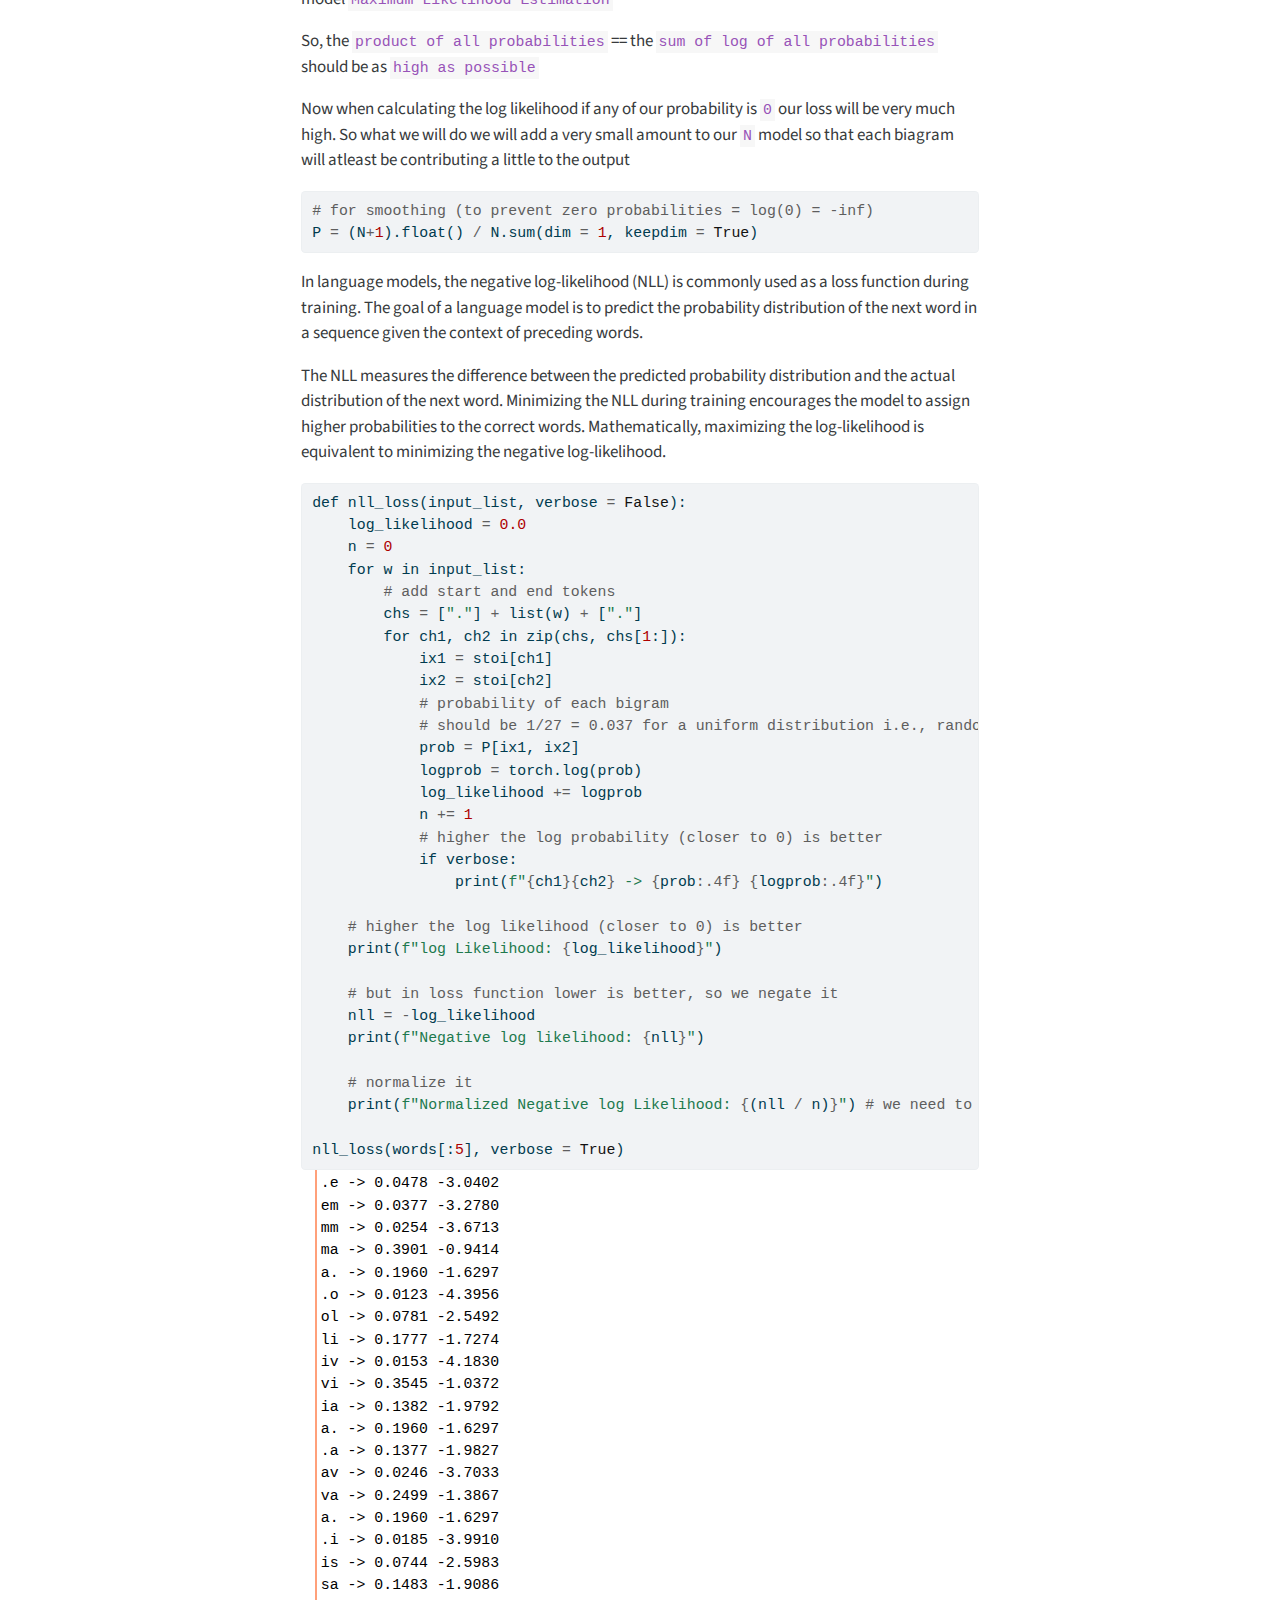
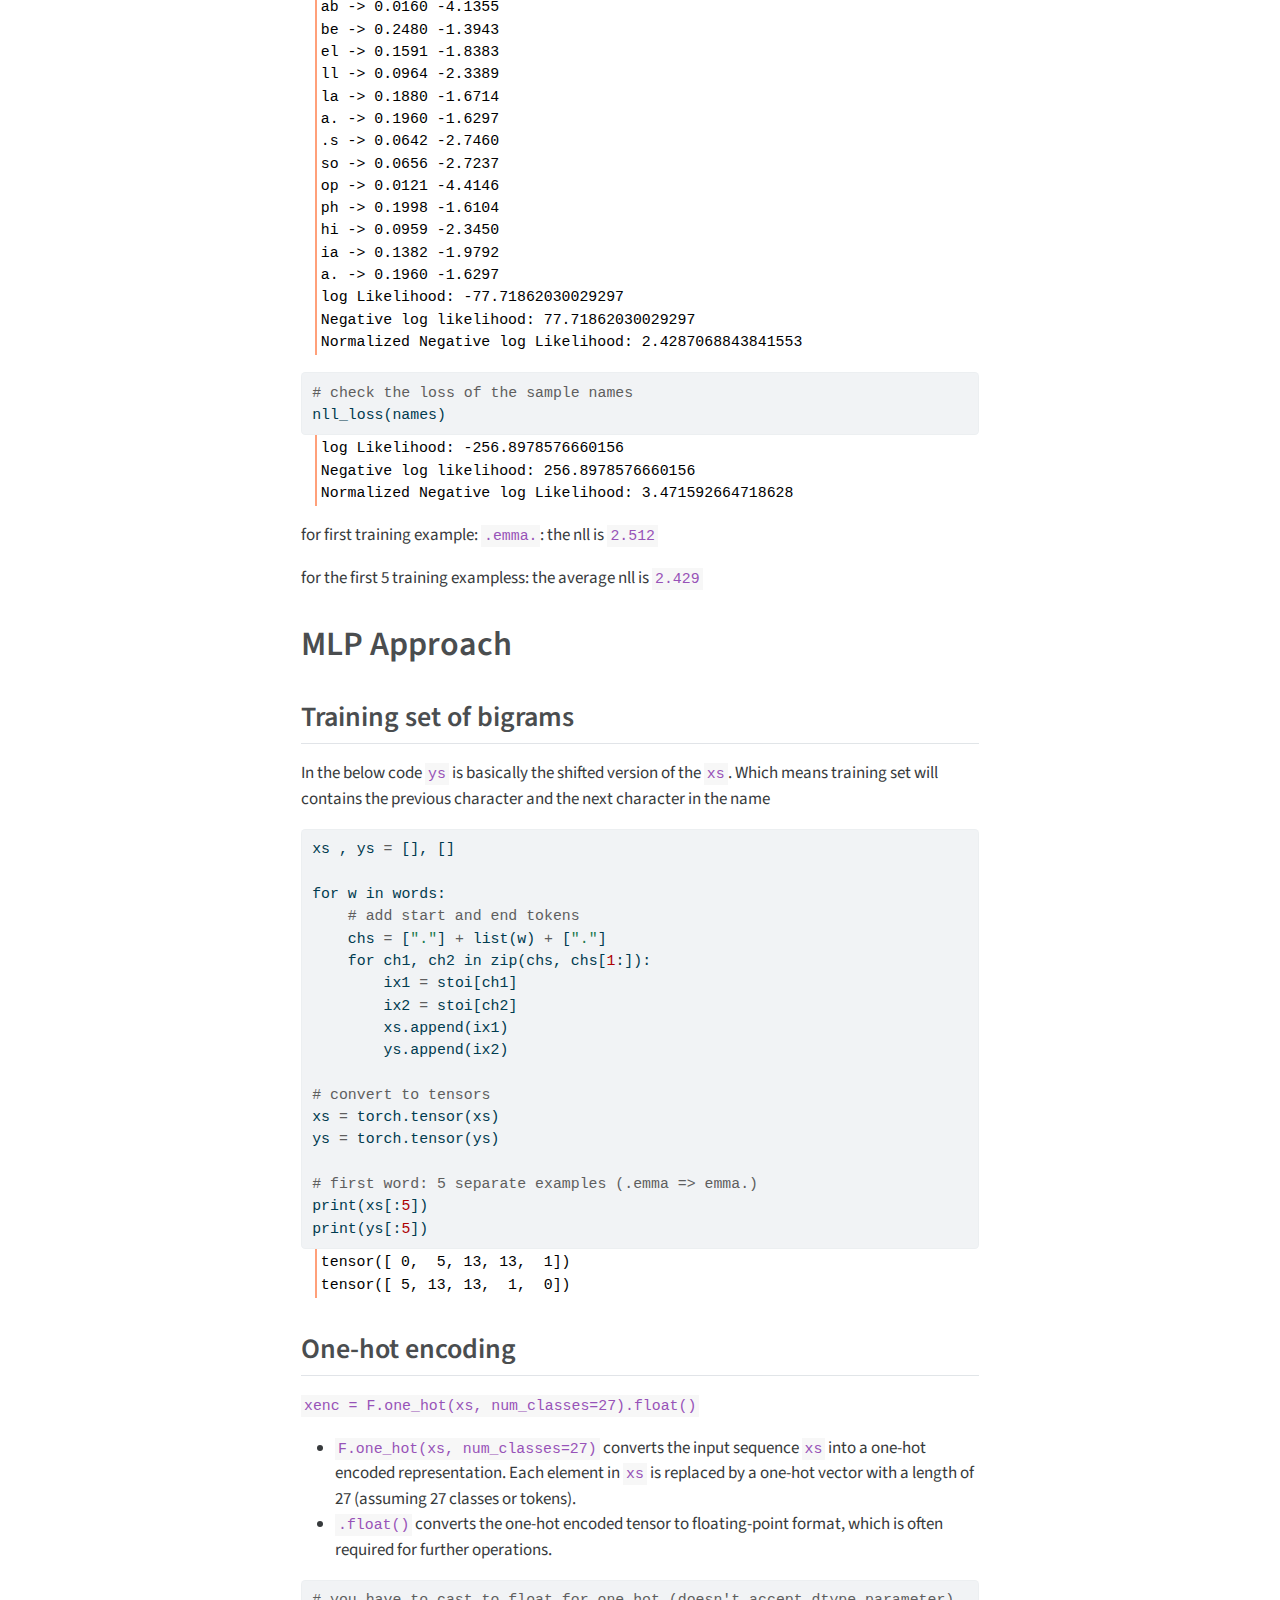
==== commit e7c23d55: "added nano_gpt" ====
--- a/docs/bigram.html
+++ b/docs/bigram.html
@@ -8,7 +8,7 @@
 
 <meta name="description" content="Basic Introduction of Bigram character-level language model which is one of the first topics to learn when learning about language models.">
 
-<title>c_code_gen - Bigram Character Level Language Model</title>
+<title>c_code_gen - Bigram Language Model Character Level</title>
 <style>
 code{white-space: pre-wrap;}
 span.smallcaps{font-variant: small-caps;}
@@ -97,17 +97,17 @@
 
 
 <link rel="stylesheet" href="styles.css">
-<meta property="og:title" content="c_code_gen - Bigram Character Level Language Model">
+<meta property="og:title" content="c_code_gen - Bigram Language Model Character Level">
 <meta property="og:description" content="Basic Introduction of Bigram character-level language model which is one of the first topics to learn when learning about language models.">
-<meta property="og:image" content="https://moneebullah25.github.io/c_code_gen/00_bigram_files/figure-html/cell-18-output-1.png">
+<meta property="og:image" content="https://moneebullah25.github.io/c_code_gen/00_bigram_files/figure-html/cell-9-output-1.png">
 <meta property="og:site-name" content="c_code_gen">
-<meta property="og:image:height" content="1252">
-<meta property="og:image:width" content="1252">
-<meta name="twitter:title" content="c_code_gen - Bigram Character Level Language Model">
+<meta property="og:image:height" content="1275">
+<meta property="og:image:width" content="1289">
+<meta name="twitter:title" content="c_code_gen - Bigram Language Model Character Level">
 <meta name="twitter:description" content="Basic Introduction of Bigram character-level language model which is one of the first topics to learn when learning about language models.">
-<meta name="twitter:image" content="https://moneebullah25.github.io/c_code_gen/00_bigram_files/figure-html/cell-18-output-1.png">
-<meta name="twitter:image-height" content="1252">
-<meta name="twitter:image-width" content="1252">
+<meta name="twitter:image" content="https://moneebullah25.github.io/c_code_gen/00_bigram_files/figure-html/cell-9-output-1.png">
+<meta name="twitter:image-height" content="1275">
+<meta name="twitter:image-width" content="1289">
 <meta name="twitter:card" content="summary_large_image">
 </head>
 
@@ -132,7 +132,7 @@
       <button type="button" class="quarto-btn-toggle btn" data-bs-toggle="collapse" data-bs-target="#quarto-sidebar,#quarto-sidebar-glass" aria-controls="quarto-sidebar" aria-expanded="false" aria-label="Toggle sidebar navigation" onclick="if (window.quartoToggleHeadroom) { window.quartoToggleHeadroom(); }">
         <i class="bi bi-layout-text-sidebar-reverse"></i>
       </button>
-      <nav class="quarto-page-breadcrumbs" aria-label="breadcrumb"><ol class="breadcrumb"><li class="breadcrumb-item"><a href="./bigram.html">Bigram Character Level Language Model</a></li></ol></nav>
+      <nav class="quarto-page-breadcrumbs" aria-label="breadcrumb"><ol class="breadcrumb"><li class="breadcrumb-item"><a href="./bigram.html">Bigram Language Model Character Level</a></li></ol></nav>
       <a class="flex-grow-1" role="button" data-bs-toggle="collapse" data-bs-target="#quarto-sidebar,#quarto-sidebar-glass" aria-controls="quarto-sidebar" aria-expanded="false" aria-label="Toggle sidebar navigation" onclick="if (window.quartoToggleHeadroom) { window.quartoToggleHeadroom(); }">      
       </a>
     </div>
@@ -153,7 +153,7 @@
         <li class="sidebar-item">
   <div class="sidebar-item-container"> 
   <a href="./bigram.html" class="sidebar-item-text sidebar-link active">
- <span class="menu-text">Bigram Character Level Language Model</span></a>
+ <span class="menu-text">Bigram Language Model Character Level</span></a>
   </div>
 </li>
         <li class="sidebar-item">
@@ -164,14 +164,26 @@
 </li>
         <li class="sidebar-item">
   <div class="sidebar-item-container"> 
+  <a href="./bn.html" class="sidebar-item-text sidebar-link">
+ <span class="menu-text">Batch Normalization</span></a>
+  </div>
+</li>
+        <li class="sidebar-item">
+  <div class="sidebar-item-container"> 
   <a href="./wavenet.html" class="sidebar-item-text sidebar-link">
- <span class="menu-text">Wavenet Documentation</span></a>
+ <span class="menu-text">Wavenet</span></a>
   </div>
 </li>
         <li class="sidebar-item">
   <div class="sidebar-item-container"> 
   <a href="./transformers.html" class="sidebar-item-text sidebar-link">
  <span class="menu-text">Transformers</span></a>
+  </div>
+</li>
+        <li class="sidebar-item">
+  <div class="sidebar-item-container"> 
+  <a href="./nano_gpt.html" class="sidebar-item-text sidebar-link">
+ <span class="menu-text">Nano GPT</span></a>
   </div>
 </li>
         <li class="sidebar-item">
@@ -190,10 +202,32 @@
     <h2 id="toc-title">On this page</h2>
    
   <ul>
-  <li><a href="#introduction" id="toc-introduction" class="nav-link active" data-scroll-target="#introduction">Introduction</a></li>
-  <li><a href="#creating-training-dataset-for-bigrams" id="toc-creating-training-dataset-for-bigrams" class="nav-link" data-scroll-target="#creating-training-dataset-for-bigrams">Creating Training Dataset for Bigrams</a></li>
-  <li><a href="#summary" id="toc-summary" class="nav-link" data-scroll-target="#summary">Summary</a></li>
-  <li><a href="#optimization" id="toc-optimization" class="nav-link" data-scroll-target="#optimization">Optimization</a></li>
+  <li><a href="#bigram" id="toc-bigram" class="nav-link active" data-scroll-target="#bigram">Bigram</a>
+  <ul class="collapse">
+  <li><a href="#bigram-dictionary" id="toc-bigram-dictionary" class="nav-link" data-scroll-target="#bigram-dictionary">Bigram Dictionary</a></li>
+  <li><a href="#bigram-2d-tensor" id="toc-bigram-2d-tensor" class="nav-link" data-scroll-target="#bigram-2d-tensor">Bigram 2D Tensor</a>
+  <ul class="collapse">
+  <li><a href="#fixing-zero-row-and-column-problem" id="toc-fixing-zero-row-and-column-problem" class="nav-link" data-scroll-target="#fixing-zero-row-and-column-problem">Fixing zero row and column problem</a></li>
+  </ul></li>
+  <li><a href="#sampling-from-the-model" id="toc-sampling-from-the-model" class="nav-link" data-scroll-target="#sampling-from-the-model">Sampling from the model</a>
+  <ul class="collapse">
+  <li><a href="#vectorization-of-probabilities" id="toc-vectorization-of-probabilities" class="nav-link" data-scroll-target="#vectorization-of-probabilities">Vectorization of Probabilities</a></li>
+  </ul></li>
+  <li><a href="#training-loss-negative-log-likelihood" id="toc-training-loss-negative-log-likelihood" class="nav-link" data-scroll-target="#training-loss-negative-log-likelihood">Training Loss (Negative Log Likelihood)</a></li>
+  </ul></li>
+  <li><a href="#mlp-approach" id="toc-mlp-approach" class="nav-link" data-scroll-target="#mlp-approach">MLP Approach</a>
+  <ul class="collapse">
+  <li><a href="#training-set-of-bigrams" id="toc-training-set-of-bigrams" class="nav-link" data-scroll-target="#training-set-of-bigrams">Training set of bigrams</a></li>
+  <li><a href="#one-hot-encoding" id="toc-one-hot-encoding" class="nav-link" data-scroll-target="#one-hot-encoding">One-hot encoding</a></li>
+  <li><a href="#define-the-network" id="toc-define-the-network" class="nav-link" data-scroll-target="#define-the-network">Define the network</a>
+  <ul class="collapse">
+  <li><a href="#one-ouptut-neuron-single-outputs-for-each-example" id="toc-one-ouptut-neuron-single-outputs-for-each-example" class="nav-link" data-scroll-target="#one-ouptut-neuron-single-outputs-for-each-example">One Ouptut Neuron Single outputs for each example</a></li>
+  <li><a href="#output-neurons" id="toc-output-neurons" class="nav-link" data-scroll-target="#output-neurons">Output Neurons</a></li>
+  </ul></li>
+  <li><a href="#gradient-descent" id="toc-gradient-descent" class="nav-link" data-scroll-target="#gradient-descent">Gradient Descent</a></li>
+  <li><a href="#combine-the-forward-and-backward-pass-into-a-single-function" id="toc-combine-the-forward-and-backward-pass-into-a-single-function" class="nav-link" data-scroll-target="#combine-the-forward-and-backward-pass-into-a-single-function">Combine the forward and backward pass into a single function</a></li>
+  <li><a href="#sampling-from-the-model-1" id="toc-sampling-from-the-model-1" class="nav-link" data-scroll-target="#sampling-from-the-model-1">Sampling from the model</a></li>
+  </ul></li>
   </ul>
 <div class="toc-actions"><div><i class="bi bi-github"></i></div><div class="action-links"><p><a href="https://github.com/moneebullah25/c_code_gen/issues/new" class="toc-action">Report an issue</a></p></div></div></nav>
     </div>
@@ -202,7 +236,7 @@
 
 <header id="title-block-header" class="quarto-title-block default">
 <div class="quarto-title">
-<h1 class="title">Bigram Character Level Language Model</h1>
+<h1 class="title">Bigram Language Model Character Level</h1>
 </div>
 
 <div>
@@ -223,306 +257,228 @@
 </header>
 
 <!-- WARNING: THIS FILE WAS AUTOGENERATED! DO NOT EDIT! -->
-<div class="cell" data-execution_count="1">
+<div class="cell" data-execution_count="2">
 <div class="sourceCode cell-code" id="cb1"><pre class="sourceCode python code-with-copy"><code class="sourceCode python"><span id="cb1-1"><a href="#cb1-1" aria-hidden="true" tabindex="-1"></a><span class="im">import</span> torch</span>
-<span id="cb1-2"><a href="#cb1-2" aria-hidden="true" tabindex="-1"></a><span class="im">import</span> string</span>
-<span id="cb1-3"><a href="#cb1-3" aria-hidden="true" tabindex="-1"></a><span class="im">import</span> numpy <span class="im">as</span> np</span>
-<span id="cb1-4"><a href="#cb1-4" aria-hidden="true" tabindex="-1"></a><span class="im">import</span> matplotlib.pyplot <span class="im">as</span> plt</span></code><button title="Copy to Clipboard" class="code-copy-button"><i class="bi"></i></button></pre></div>
-</div>
-<section id="introduction" class="level2">
-<h2 class="anchored" data-anchor-id="introduction">Introduction</h2>
+<span id="cb1-2"><a href="#cb1-2" aria-hidden="true" tabindex="-1"></a><span class="im">import</span> matplotlib.pyplot <span class="im">as</span> plt</span>
+<span id="cb1-3"><a href="#cb1-3" aria-hidden="true" tabindex="-1"></a><span class="im">import</span> torch.nn.functional <span class="im">as</span> F</span></code><button title="Copy to Clipboard" class="code-copy-button"><i class="bi"></i></button></pre></div>
+</div>
 <p>Reading the names from the <code>names.txt</code> which contains the names in lowercase, separated by new line. Dataset is downloaded from <code>https://raw.githubusercontent.com/karpathy/makemore/master/names.txt</code></p>
-<div class="cell" data-execution_count="2">
-<div class="sourceCode cell-code" id="cb2"><pre class="sourceCode python code-with-copy"><code class="sourceCode python"><span id="cb2-1"><a href="#cb2-1" aria-hidden="true" tabindex="-1"></a><span class="cf">with</span> <span class="bu">open</span>(<span class="st">'names.txt'</span>,<span class="st">'r'</span>) <span class="im">as</span> f:</span>
-<span id="cb2-2"><a href="#cb2-2" aria-hidden="true" tabindex="-1"></a>    names <span class="op">=</span> f.read().splitlines()</span></code><button title="Copy to Clipboard" class="code-copy-button"><i class="bi"></i></button></pre></div>
-</div>
-<div class="cell" data-execution_count="3">
-<div class="sourceCode cell-code" id="cb3"><pre class="sourceCode python code-with-copy"><code class="sourceCode python"><span id="cb3-1"><a href="#cb3-1" aria-hidden="true" tabindex="-1"></a><span class="bu">len</span>(names)</span></code><button title="Copy to Clipboard" class="code-copy-button"><i class="bi"></i></button></pre></div>
-<div class="cell-output cell-output-display" data-execution_count="3">
-<pre><code>32033</code></pre>
-</div>
-</div>
-<p>To determine the minimum number of characters and maximum number of characters we use the following code</p>
-<div class="cell" data-execution_count="4">
-<div class="sourceCode cell-code" id="cb5"><pre class="sourceCode python code-with-copy"><code class="sourceCode python"><span id="cb5-1"><a href="#cb5-1" aria-hidden="true" tabindex="-1"></a><span class="bu">min</span>(<span class="bu">len</span>(w) <span class="cf">for</span> w <span class="kw">in</span> names), <span class="bu">max</span>(<span class="bu">len</span>(w) <span class="cf">for</span> w <span class="kw">in</span> names)</span></code><button title="Copy to Clipboard" class="code-copy-button"><i class="bi"></i></button></pre></div>
-<div class="cell-output cell-output-display" data-execution_count="4">
-<pre><code>(2, 15)</code></pre>
-</div>
+<div class="cell" data-execution_count="99">
+<div class="sourceCode cell-code" id="cb2"><pre class="sourceCode python code-with-copy"><code class="sourceCode python"><span id="cb2-1"><a href="#cb2-1" aria-hidden="true" tabindex="-1"></a>words <span class="op">=</span> <span class="bu">open</span>(<span class="st">"names.txt"</span>, <span class="st">"r"</span>).read().splitlines()</span>
+<span id="cb2-2"><a href="#cb2-2" aria-hidden="true" tabindex="-1"></a></span>
+<span id="cb2-3"><a href="#cb2-3" aria-hidden="true" tabindex="-1"></a><span class="co"># Exploring</span></span>
+<span id="cb2-4"><a href="#cb2-4" aria-hidden="true" tabindex="-1"></a><span class="bu">print</span>(<span class="ss">f"first 10 words</span><span class="sc">{</span>words[:<span class="dv">10</span>]<span class="sc">}</span><span class="ss">"</span>)</span>
+<span id="cb2-5"><a href="#cb2-5" aria-hidden="true" tabindex="-1"></a><span class="bu">print</span>(<span class="ss">f"length of words: </span><span class="sc">{</span><span class="bu">len</span>(words)<span class="sc">}</span><span class="ss">"</span>)</span>
+<span id="cb2-6"><a href="#cb2-6" aria-hidden="true" tabindex="-1"></a><span class="bu">print</span>(<span class="ss">f"min word length </span><span class="sc">{</span><span class="bu">min</span>(<span class="bu">len</span>(w) <span class="cf">for</span> (w) <span class="kw">in</span> words)<span class="sc">}</span><span class="ss"> and max word length </span><span class="sc">{</span><span class="bu">max</span>(<span class="bu">len</span>(w) <span class="cf">for</span> (w) <span class="kw">in</span> words)<span class="sc">}</span><span class="ss">"</span>)</span></code><button title="Copy to Clipboard" class="code-copy-button"><i class="bi"></i></button></pre></div>
+<div class="cell-output cell-output-stdout">
+<pre><code>first 10 words['emma', 'olivia', 'ava', 'isabella', 'sophia', 'charlotte', 'mia', 'amelia', 'harper', 'evelyn']
+length of words: 32033
+min word length 2 and max word length 15</code></pre>
+</div>
+</div>
+<section id="bigram" class="level1">
+<h1>Bigram</h1>
+<p>Bigram works with <code>2</code> words/characters at a time.</p>
+<p>It uses the <code>previous</code> word/charachter to predict the <code>next</code> word/character. It is a simple model but it is a good starting point to understand the problem.</p>
+<section id="bigram-dictionary" class="level2">
+<h2 class="anchored" data-anchor-id="bigram-dictionary">Bigram Dictionary</h2>
+<div class="cell" data-execution_count="100">
+<div class="sourceCode cell-code" id="cb4"><pre class="sourceCode python code-with-copy"><code class="sourceCode python"><span id="cb4-1"><a href="#cb4-1" aria-hidden="true" tabindex="-1"></a><span class="co"># getting the Bigrams</span></span>
+<span id="cb4-2"><a href="#cb4-2" aria-hidden="true" tabindex="-1"></a>b <span class="op">=</span> {}</span>
+<span id="cb4-3"><a href="#cb4-3" aria-hidden="true" tabindex="-1"></a><span class="cf">for</span> w <span class="kw">in</span> words:</span>
+<span id="cb4-4"><a href="#cb4-4" aria-hidden="true" tabindex="-1"></a>    <span class="co"># add start and end tokens</span></span>
+<span id="cb4-5"><a href="#cb4-5" aria-hidden="true" tabindex="-1"></a>    chs <span class="op">=</span> [<span class="st">"&lt;S&gt;"</span>] <span class="op">+</span> <span class="bu">list</span>(w) <span class="op">+</span> [<span class="st">"&lt;E&gt;"</span>]</span>
+<span id="cb4-6"><a href="#cb4-6" aria-hidden="true" tabindex="-1"></a>    <span class="cf">for</span> ch1, ch2 <span class="kw">in</span> <span class="bu">zip</span>(chs, chs[<span class="dv">1</span>:]):</span>
+<span id="cb4-7"><a href="#cb4-7" aria-hidden="true" tabindex="-1"></a>        bigram <span class="op">=</span> (ch1, ch2)</span>
+<span id="cb4-8"><a href="#cb4-8" aria-hidden="true" tabindex="-1"></a>        <span class="co"># print(bigram)</span></span>
+<span id="cb4-9"><a href="#cb4-9" aria-hidden="true" tabindex="-1"></a></span>
+<span id="cb4-10"><a href="#cb4-10" aria-hidden="true" tabindex="-1"></a>        <span class="co"># use get instead of b[bigram] to avoid KeyError and set default to 0</span></span>
+<span id="cb4-11"><a href="#cb4-11" aria-hidden="true" tabindex="-1"></a>        b[bigram] <span class="op">=</span> b.get(bigram, <span class="dv">0</span>) <span class="op">+</span> <span class="dv">1</span></span></code><button title="Copy to Clipboard" class="code-copy-button"><i class="bi"></i></button></pre></div>
 </div>
 <p>We initially used <code>&lt;S&gt;</code> and <code>&lt;E&gt;</code> as the start and end token respectively. But this approach is not useful enough because we can’t have a character that starts before <code>&lt;S&gt;</code> so in the N lookup table there will be a complete row which have 0’s in it.</p>
-<p>However instead of using <code>&lt;S&gt;</code> and <code>&lt;E&gt;</code>, substituting it for a single <code>.</code> character which indicates both the start and the end and make slight improvement in our code.</p>
-<div class="cell" data-execution_count="5">
-<div class="sourceCode cell-code" id="cb7"><pre class="sourceCode python code-with-copy"><code class="sourceCode python"><span id="cb7-1"><a href="#cb7-1" aria-hidden="true" tabindex="-1"></a><span class="co"># tokens = ['&lt;S&gt;','&lt;E&gt;'] + list(string.ascii_lowercase)</span></span>
-<span id="cb7-2"><a href="#cb7-2" aria-hidden="true" tabindex="-1"></a>tokens <span class="op">=</span> [<span class="st">'.'</span>] <span class="op">+</span> <span class="bu">list</span>(string.ascii_lowercase)</span></code><button title="Copy to Clipboard" class="code-copy-button"><i class="bi"></i></button></pre></div>
-</div>
-<div class="cell" data-execution_count="6">
-<div class="sourceCode cell-code" id="cb8"><pre class="sourceCode python code-with-copy"><code class="sourceCode python"><span id="cb8-1"><a href="#cb8-1" aria-hidden="true" tabindex="-1"></a>tokens</span></code><button title="Copy to Clipboard" class="code-copy-button"><i class="bi"></i></button></pre></div>
-<div class="cell-output cell-output-display" data-execution_count="6">
-<pre><code>['.',
- 'a',
- 'b',
- 'c',
- 'd',
- 'e',
- 'f',
- 'g',
- 'h',
- 'i',
- 'j',
- 'k',
- 'l',
- 'm',
- 'n',
- 'o',
- 'p',
- 'q',
- 'r',
- 's',
- 't',
- 'u',
- 'v',
- 'w',
- 'x',
- 'y',
- 'z']</code></pre>
-</div>
-</div>
-<p>Note <code>string.ascii_lowercase</code> return lowercase alphabets in a single string which we will later use to create a list and append <code>.</code> character. Now <code>len(tokens)</code> will have <code>27</code> characters.</p>
-<div class="cell" data-execution_count="7">
-<div class="sourceCode cell-code" id="cb10"><pre class="sourceCode python code-with-copy"><code class="sourceCode python"><span id="cb10-1"><a href="#cb10-1" aria-hidden="true" tabindex="-1"></a>string.ascii_lowercase, <span class="bu">len</span>(tokens)</span></code><button title="Copy to Clipboard" class="code-copy-button"><i class="bi"></i></button></pre></div>
-<div class="cell-output cell-output-display" data-execution_count="7">
-<pre><code>('abcdefghijklmnopqrstuvwxyz', 27)</code></pre>
-</div>
+<p>However instead of using <code>&lt;S&gt;</code> and <code>&lt;E&gt;</code>, we later substitue it for a single <code>.</code> character which indicates both the start and the end and make slight improvement in our code.</p>
+<div class="cell" data-execution_count="101">
+<div class="sourceCode cell-code" id="cb5"><pre class="sourceCode python code-with-copy"><code class="sourceCode python"><span id="cb5-1"><a href="#cb5-1" aria-hidden="true" tabindex="-1"></a><span class="co"># print the most common bigrams in the data (sort by value)</span></span>
+<span id="cb5-2"><a href="#cb5-2" aria-hidden="true" tabindex="-1"></a><span class="bu">sorted</span>(b.items(), key <span class="op">=</span> <span class="kw">lambda</span> kv: kv[<span class="dv">1</span>], reverse <span class="op">=</span> <span class="va">True</span>)[:<span class="dv">10</span>]</span></code><button title="Copy to Clipboard" class="code-copy-button"><i class="bi"></i></button></pre></div>
+<div class="cell-output cell-output-display" data-execution_count="101">
+<pre><code>[(('n', '&lt;E&gt;'), 6763),
+ (('a', '&lt;E&gt;'), 6640),
+ (('a', 'n'), 5438),
+ (('&lt;S&gt;', 'a'), 4410),
+ (('e', '&lt;E&gt;'), 3983),
+ (('a', 'r'), 3264),
+ (('e', 'l'), 3248),
+ (('r', 'i'), 3033),
+ (('n', 'a'), 2977),
+ (('&lt;S&gt;', 'k'), 2963)]</code></pre>
+</div>
+</div>
+</section>
+<section id="bigram-2d-tensor" class="level2">
+<h2 class="anchored" data-anchor-id="bigram-2d-tensor">Bigram 2D Tensor</h2>
+<p>We are declaring a tensor which we will use to store the counts of our bigrams</p>
+<div class="cell" data-execution_count="102">
+<div class="sourceCode cell-code" id="cb7"><pre class="sourceCode python code-with-copy"><code class="sourceCode python"><span id="cb7-1"><a href="#cb7-1" aria-hidden="true" tabindex="-1"></a>N <span class="op">=</span> torch.zeros(<span class="dv">28</span>, <span class="dv">28</span>, dtype <span class="op">=</span> torch.int32)</span></code><button title="Copy to Clipboard" class="code-copy-button"><i class="bi"></i></button></pre></div>
 </div>
 <p>Now we can’t pass string data to our model we need to convert the characters to the number. Why characters? because it is a character level language model <code>Bigram</code> which means we will feed one character to our model and it will try to predict the next character in a sequence. We can also pass multiple character to our model but this is not the architecture of <code>Bigram</code>.</p>
-<div class="cell" data-execution_count="8">
-<div class="sourceCode cell-code" id="cb12"><pre class="sourceCode python code-with-copy"><code class="sourceCode python"><span id="cb12-1"><a href="#cb12-1" aria-hidden="true" tabindex="-1"></a>stoi <span class="op">=</span> {s:i <span class="cf">for</span> i,s <span class="kw">in</span> <span class="bu">enumerate</span>(tokens)} <span class="co"># alphabet as key, integer as value</span></span>
-<span id="cb12-2"><a href="#cb12-2" aria-hidden="true" tabindex="-1"></a>itos <span class="op">=</span> {i:s <span class="cf">for</span> s,i <span class="kw">in</span> stoi.items()} <span class="co"># integer as key, alphabet as value</span></span></code><button title="Copy to Clipboard" class="code-copy-button"><i class="bi"></i></button></pre></div>
-</div>
-<div class="cell" data-execution_count="9">
-<div class="sourceCode cell-code" id="cb13"><pre class="sourceCode python code-with-copy"><code class="sourceCode python"><span id="cb13-1"><a href="#cb13-1" aria-hidden="true" tabindex="-1"></a>stoi</span></code><button title="Copy to Clipboard" class="code-copy-button"><i class="bi"></i></button></pre></div>
-<div class="cell-output cell-output-display" data-execution_count="9">
-<pre><code>{'.': 0,
- 'a': 1,
- 'b': 2,
- 'c': 3,
- 'd': 4,
- 'e': 5,
- 'f': 6,
- 'g': 7,
- 'h': 8,
- 'i': 9,
- 'j': 10,
- 'k': 11,
- 'l': 12,
- 'm': 13,
- 'n': 14,
- 'o': 15,
- 'p': 16,
- 'q': 17,
- 'r': 18,
- 's': 19,
- 't': 20,
- 'u': 21,
- 'v': 22,
- 'w': 23,
- 'x': 24,
- 'y': 25,
- 'z': 26}</code></pre>
-</div>
-</div>
-<div class="cell" data-execution_count="10">
-<div class="sourceCode cell-code" id="cb15"><pre class="sourceCode python code-with-copy"><code class="sourceCode python"><span id="cb15-1"><a href="#cb15-1" aria-hidden="true" tabindex="-1"></a>itos</span></code><button title="Copy to Clipboard" class="code-copy-button"><i class="bi"></i></button></pre></div>
-<div class="cell-output cell-output-display" data-execution_count="10">
-<pre><code>{0: '.',
- 1: 'a',
- 2: 'b',
- 3: 'c',
- 4: 'd',
- 5: 'e',
- 6: 'f',
- 7: 'g',
- 8: 'h',
- 9: 'i',
- 10: 'j',
- 11: 'k',
- 12: 'l',
- 13: 'm',
- 14: 'n',
- 15: 'o',
- 16: 'p',
- 17: 'q',
- 18: 'r',
- 19: 's',
- 20: 't',
- 21: 'u',
- 22: 'v',
- 23: 'w',
- 24: 'x',
- 25: 'y',
- 26: 'z'}</code></pre>
-</div>
+<div class="cell" data-execution_count="103">
+<div class="sourceCode cell-code" id="cb8"><pre class="sourceCode python code-with-copy"><code class="sourceCode python"><span id="cb8-1"><a href="#cb8-1" aria-hidden="true" tabindex="-1"></a><span class="co"># make a list of characters (a -&gt; z)</span></span>
+<span id="cb8-2"><a href="#cb8-2" aria-hidden="true" tabindex="-1"></a>chars <span class="op">=</span> <span class="bu">sorted</span>(<span class="bu">list</span>(<span class="bu">set</span>(<span class="st">""</span>.join(words))))</span>
+<span id="cb8-3"><a href="#cb8-3" aria-hidden="true" tabindex="-1"></a></span>
+<span id="cb8-4"><a href="#cb8-4" aria-hidden="true" tabindex="-1"></a><span class="co"># make a dictionary of character to index</span></span>
+<span id="cb8-5"><a href="#cb8-5" aria-hidden="true" tabindex="-1"></a>stoi <span class="op">=</span> {ch: i <span class="cf">for</span> (i, ch) <span class="kw">in</span> <span class="bu">enumerate</span>(chars)}  <span class="co"># alphabet as key, integer as value</span></span>
+<span id="cb8-6"><a href="#cb8-6" aria-hidden="true" tabindex="-1"></a>stoi[<span class="st">"&lt;S&gt;"</span>] <span class="op">=</span> <span class="bu">len</span>(chars)</span>
+<span id="cb8-7"><a href="#cb8-7" aria-hidden="true" tabindex="-1"></a>stoi[<span class="st">"&lt;E&gt;"</span>] <span class="op">=</span> <span class="bu">len</span>(chars) <span class="op">+</span> <span class="dv">1</span></span>
+<span id="cb8-8"><a href="#cb8-8" aria-hidden="true" tabindex="-1"></a></span>
+<span id="cb8-9"><a href="#cb8-9" aria-hidden="true" tabindex="-1"></a><span class="co"># make a dictionary of index to character</span></span>
+<span id="cb8-10"><a href="#cb8-10" aria-hidden="true" tabindex="-1"></a>itos <span class="op">=</span> {i: ch <span class="cf">for</span> (ch, i) <span class="kw">in</span> stoi.items()} <span class="co"># integer as key, alphabet as value</span></span></code><button title="Copy to Clipboard" class="code-copy-button"><i class="bi"></i></button></pre></div>
 </div>
 <p>Sample Bigram Language Model – Now basically A bigram language model is a type of language model that predicts the probability of a word in a sequence based on the previous word. Same is true for the character.</p>
 <p>In the word case our vocabulary can be 17000 words or 100000 words based on the size of the problem, which in this case each word is assigned a index to be feed in to the model. But in the character level language model our vocabulary size is total number of character used in our whole dataset which are in this case 26 characters and we append <code>.</code> at the start and end of each name so total of we have 27 characters in our problem so our vocabulary size is 27 characters.</p>
-<div class="cell" data-execution_count="11">
-<div class="sourceCode cell-code" id="cb17"><pre class="sourceCode python code-with-copy"><code class="sourceCode python"><span id="cb17-1"><a href="#cb17-1" aria-hidden="true" tabindex="-1"></a><span class="cf">for</span> word <span class="kw">in</span> names[:<span class="dv">3</span>]:</span>
-<span id="cb17-2"><a href="#cb17-2" aria-hidden="true" tabindex="-1"></a>    word <span class="op">=</span> [<span class="st">'.'</span>] <span class="op">+</span> <span class="bu">list</span>(word) <span class="op">+</span> [<span class="st">'.'</span>]</span>
-<span id="cb17-3"><a href="#cb17-3" aria-hidden="true" tabindex="-1"></a>    <span class="cf">for</span> ch1, ch2 <span class="kw">in</span> <span class="bu">zip</span>(word,word[<span class="dv">1</span>:]):</span>
-<span id="cb17-4"><a href="#cb17-4" aria-hidden="true" tabindex="-1"></a>        <span class="bu">print</span>(ch1,ch2)</span></code><button title="Copy to Clipboard" class="code-copy-button"><i class="bi"></i></button></pre></div>
-<div class="cell-output cell-output-stdout">
-<pre><code>. e
-e m
-m m
-m a
-a .
-. o
-o l
-l i
-i v
-v i
-i a
-a .
-. a
-a v
-v a
-a .</code></pre>
-</div>
-</div>
-<p>We are declaring a tensor which we will use to store the counts of our bigrams</p>
-<div class="cell" data-execution_count="12">
-<div class="sourceCode cell-code" id="cb19"><pre class="sourceCode python code-with-copy"><code class="sourceCode python"><span id="cb19-1"><a href="#cb19-1" aria-hidden="true" tabindex="-1"></a>N <span class="op">=</span> torch.zeros((<span class="dv">27</span>, <span class="dv">27</span>), dtype<span class="op">=</span>torch.int32)</span></code><button title="Copy to Clipboard" class="code-copy-button"><i class="bi"></i></button></pre></div>
+<div class="cell" data-execution_count="104">
+<div class="sourceCode cell-code" id="cb9"><pre class="sourceCode python code-with-copy"><code class="sourceCode python"><span id="cb9-1"><a href="#cb9-1" aria-hidden="true" tabindex="-1"></a><span class="co"># getting the Bigrams</span></span>
+<span id="cb9-2"><a href="#cb9-2" aria-hidden="true" tabindex="-1"></a><span class="cf">for</span> w <span class="kw">in</span> words:</span>
+<span id="cb9-3"><a href="#cb9-3" aria-hidden="true" tabindex="-1"></a>    <span class="co"># add start and end tokens</span></span>
+<span id="cb9-4"><a href="#cb9-4" aria-hidden="true" tabindex="-1"></a>    chs <span class="op">=</span> [<span class="st">"&lt;S&gt;"</span>] <span class="op">+</span> <span class="bu">list</span>(w) <span class="op">+</span> [<span class="st">"&lt;E&gt;"</span>]</span>
+<span id="cb9-5"><a href="#cb9-5" aria-hidden="true" tabindex="-1"></a>    <span class="cf">for</span> ch1, ch2 <span class="kw">in</span> <span class="bu">zip</span>(chs, chs[<span class="dv">1</span>:]):</span>
+<span id="cb9-6"><a href="#cb9-6" aria-hidden="true" tabindex="-1"></a>        ix1 <span class="op">=</span> stoi[ch1]</span>
+<span id="cb9-7"><a href="#cb9-7" aria-hidden="true" tabindex="-1"></a>        ix2 <span class="op">=</span> stoi[ch2]</span>
+<span id="cb9-8"><a href="#cb9-8" aria-hidden="true" tabindex="-1"></a>        N[ix1, ix2] <span class="op">+=</span> <span class="dv">1</span></span></code><button title="Copy to Clipboard" class="code-copy-button"><i class="bi"></i></button></pre></div>
+</div>
+<p>Plotting Counts</p>
+<div class="cell" data-execution_count="105">
+<div class="sourceCode cell-code" id="cb10"><pre class="sourceCode python code-with-copy"><code class="sourceCode python"><span id="cb10-1"><a href="#cb10-1" aria-hidden="true" tabindex="-1"></a><span class="co"># visualize this matrix</span></span>
+<span id="cb10-2"><a href="#cb10-2" aria-hidden="true" tabindex="-1"></a>plt.figure(figsize <span class="op">=</span> (<span class="dv">16</span>, <span class="dv">16</span>))</span>
+<span id="cb10-3"><a href="#cb10-3" aria-hidden="true" tabindex="-1"></a>plt.imshow(N, cmap <span class="op">=</span> <span class="st">"Blues"</span>)</span>
+<span id="cb10-4"><a href="#cb10-4" aria-hidden="true" tabindex="-1"></a><span class="cf">for</span> i <span class="kw">in</span> <span class="bu">range</span>(<span class="dv">28</span>):</span>
+<span id="cb10-5"><a href="#cb10-5" aria-hidden="true" tabindex="-1"></a>    <span class="cf">for</span> j <span class="kw">in</span> <span class="bu">range</span>(<span class="dv">28</span>):</span>
+<span id="cb10-6"><a href="#cb10-6" aria-hidden="true" tabindex="-1"></a>        <span class="co"># character strings</span></span>
+<span id="cb10-7"><a href="#cb10-7" aria-hidden="true" tabindex="-1"></a>        chstr <span class="op">=</span> itos[i] <span class="op">+</span> itos[j]</span>
+<span id="cb10-8"><a href="#cb10-8" aria-hidden="true" tabindex="-1"></a>        plt.text(j, i, chstr, ha <span class="op">=</span> <span class="st">"center"</span>, va <span class="op">=</span> <span class="st">"bottom"</span>, color <span class="op">=</span> <span class="st">"black"</span>)</span>
+<span id="cb10-9"><a href="#cb10-9" aria-hidden="true" tabindex="-1"></a>        <span class="co"># bigram counts (.item() converts tensor to int)</span></span>
+<span id="cb10-10"><a href="#cb10-10" aria-hidden="true" tabindex="-1"></a>        plt.text(j, i, N[i, j].item(), ha <span class="op">=</span> <span class="st">"center"</span>, va <span class="op">=</span> <span class="st">"top"</span>, color <span class="op">=</span> <span class="st">"black"</span>)</span>
+<span id="cb10-11"><a href="#cb10-11" aria-hidden="true" tabindex="-1"></a>plt.show()</span></code><button title="Copy to Clipboard" class="code-copy-button"><i class="bi"></i></button></pre></div>
+<div class="cell-output cell-output-display">
+<p><img src="00_bigram_files/figure-html/cell-9-output-1.png" class="img-fluid"></p>
+</div>
+</div>
+<section id="fixing-zero-row-and-column-problem" class="level3">
+<h3 class="anchored" data-anchor-id="fixing-zero-row-and-column-problem">Fixing zero row and column problem</h3>
+<p>Notice we have empty <code>row</code> and <code>column</code> for <code>&lt;E&gt;</code> and <code>&lt;S&gt;</code> tokens respectively</p>
+<p>We will solve that by replacing both of them with <code>.</code> token as follows:</p>
+<div class="sourceCode" id="cb11"><pre class="sourceCode python code-with-copy"><code class="sourceCode python"><span id="cb11-1"><a href="#cb11-1" aria-hidden="true" tabindex="-1"></a><span class="co"># make a list of characters (a -&gt; z)</span></span>
+<span id="cb11-2"><a href="#cb11-2" aria-hidden="true" tabindex="-1"></a>chars <span class="op">=</span> <span class="bu">sorted</span>(<span class="bu">list</span>(<span class="bu">set</span>(<span class="st">""</span>.join(words))))</span>
+<span id="cb11-3"><a href="#cb11-3" aria-hidden="true" tabindex="-1"></a><span class="co"># make a dictionary of character to index</span></span>
+<span id="cb11-4"><a href="#cb11-4" aria-hidden="true" tabindex="-1"></a></span>
+<span id="cb11-5"><a href="#cb11-5" aria-hidden="true" tabindex="-1"></a>stoi <span class="op">=</span> {ch: i <span class="cf">for</span> (i, ch) <span class="kw">in</span> <span class="bu">enumerate</span>(chars)}</span>
+<span id="cb11-6"><a href="#cb11-6" aria-hidden="true" tabindex="-1"></a><span class="co"># remove theses tokens from the dictionary</span></span></code><button title="Copy to Clipboard" class="code-copy-button"><i class="bi"></i></button></pre></div>
+<p><strike></strike></p><strike>
+<div class="sourceCode" id="cb12"><pre class="sourceCode python code-with-copy"><code class="sourceCode python"><span id="cb12-1"><a href="#cb12-1" aria-hidden="true" tabindex="-1"></a>stoi[<span class="st">"&lt;S&gt;"</span>] <span class="op">=</span> <span class="bu">len</span>(chars)</span>
+<span id="cb12-2"><a href="#cb12-2" aria-hidden="true" tabindex="-1"></a>stoi[<span class="st">"&lt;E&gt;"</span>] <span class="op">=</span> <span class="bu">len</span>(chars) <span class="op">+</span> <span class="dv">1</span></span></code><button title="Copy to Clipboard" class="code-copy-button"><i class="bi"></i></button></pre></div>
+</strike><p><strike></strike></p>
+<div class="sourceCode" id="cb13"><pre class="sourceCode python code-with-copy"><code class="sourceCode python"><span id="cb13-1"><a href="#cb13-1" aria-hidden="true" tabindex="-1"></a><span class="co"># and add this token</span></span>
+<span id="cb13-2"><a href="#cb13-2" aria-hidden="true" tabindex="-1"></a>stoi[<span class="st">"."</span>] <span class="op">=</span> <span class="bu">len</span>(chars)</span>
+<span id="cb13-3"><a href="#cb13-3" aria-hidden="true" tabindex="-1"></a><span class="co"># make a dictionary of index to character</span></span>
+<span id="cb13-4"><a href="#cb13-4" aria-hidden="true" tabindex="-1"></a>itos <span class="op">=</span> {i: ch <span class="cf">for</span> (ch, i) <span class="kw">in</span> stoi.items()}</span></code><button title="Copy to Clipboard" class="code-copy-button"><i class="bi"></i></button></pre></div>
+<p>This time we are taking <code>27</code> characters because we are using <code>.</code> character at the start and at the end of each name</p>
+<div class="cell" data-execution_count="106">
+<div class="sourceCode cell-code" id="cb14"><pre class="sourceCode python code-with-copy"><code class="sourceCode python"><span id="cb14-1"><a href="#cb14-1" aria-hidden="true" tabindex="-1"></a>N <span class="op">=</span> torch.zeros(<span class="dv">27</span>, <span class="dv">27</span>, dtype <span class="op">=</span> torch.int32)</span></code><button title="Copy to Clipboard" class="code-copy-button"><i class="bi"></i></button></pre></div>
+</div>
+<div class="cell" data-execution_count="107">
+<div class="sourceCode cell-code" id="cb15"><pre class="sourceCode python code-with-copy"><code class="sourceCode python"><span id="cb15-1"><a href="#cb15-1" aria-hidden="true" tabindex="-1"></a><span class="co"># make a list of characters (a -&gt; z)</span></span>
+<span id="cb15-2"><a href="#cb15-2" aria-hidden="true" tabindex="-1"></a>chars <span class="op">=</span> <span class="bu">sorted</span>(<span class="bu">list</span>(<span class="bu">set</span>(<span class="st">""</span>.join(words))))</span>
+<span id="cb15-3"><a href="#cb15-3" aria-hidden="true" tabindex="-1"></a></span>
+<span id="cb15-4"><a href="#cb15-4" aria-hidden="true" tabindex="-1"></a><span class="co"># make a dictionary of character to index</span></span>
+<span id="cb15-5"><a href="#cb15-5" aria-hidden="true" tabindex="-1"></a>stoi <span class="op">=</span> {ch: i <span class="op">+</span> <span class="dv">1</span> <span class="cf">for</span> (i, ch) <span class="kw">in</span> <span class="bu">enumerate</span>(chars)}  <span class="co"># alphabet as key, integer as value</span></span>
+<span id="cb15-6"><a href="#cb15-6" aria-hidden="true" tabindex="-1"></a><span class="co">#  set start and end tokens to 0</span></span>
+<span id="cb15-7"><a href="#cb15-7" aria-hidden="true" tabindex="-1"></a>stoi[<span class="st">"."</span>] <span class="op">=</span> <span class="dv">0</span></span>
+<span id="cb15-8"><a href="#cb15-8" aria-hidden="true" tabindex="-1"></a></span>
+<span id="cb15-9"><a href="#cb15-9" aria-hidden="true" tabindex="-1"></a><span class="co"># make a dictionary of index to character</span></span>
+<span id="cb15-10"><a href="#cb15-10" aria-hidden="true" tabindex="-1"></a>itos <span class="op">=</span> {i: ch <span class="cf">for</span> (ch, i) <span class="kw">in</span> stoi.items()} <span class="co"># integer as key, alphabet as value</span></span></code><button title="Copy to Clipboard" class="code-copy-button"><i class="bi"></i></button></pre></div>
 </div>
 <p>In the below code we are counting out of total <code>27*27</code> pairs of bigrams, how many times each bigram appeared in our names dataset. Also note than we append <code>.</code> character at the start and at the end of each name.</p>
-<div class="cell" data-execution_count="13">
-<div class="sourceCode cell-code" id="cb20"><pre class="sourceCode python code-with-copy"><code class="sourceCode python"><span id="cb20-1"><a href="#cb20-1" aria-hidden="true" tabindex="-1"></a><span class="cf">for</span> w <span class="kw">in</span> names:</span>
-<span id="cb20-2"><a href="#cb20-2" aria-hidden="true" tabindex="-1"></a>  chs <span class="op">=</span> [<span class="st">'.'</span>] <span class="op">+</span> <span class="bu">list</span>(w) <span class="op">+</span> [<span class="st">'.'</span>]</span>
-<span id="cb20-3"><a href="#cb20-3" aria-hidden="true" tabindex="-1"></a>  <span class="cf">for</span> ch1, ch2 <span class="kw">in</span> <span class="bu">zip</span>(chs, chs[<span class="dv">1</span>:]):</span>
-<span id="cb20-4"><a href="#cb20-4" aria-hidden="true" tabindex="-1"></a>    ix1 <span class="op">=</span> stoi[ch1]</span>
-<span id="cb20-5"><a href="#cb20-5" aria-hidden="true" tabindex="-1"></a>    ix2 <span class="op">=</span> stoi[ch2]</span>
-<span id="cb20-6"><a href="#cb20-6" aria-hidden="true" tabindex="-1"></a>    N[ix1, ix2] <span class="op">+=</span> <span class="dv">1</span></span></code><button title="Copy to Clipboard" class="code-copy-button"><i class="bi"></i></button></pre></div>
-</div>
-<p>Then we just get top most appearing bigrams in our dataset</p>
-<ul>
-<li><code>torch.topk</code> is a PyTorch function that returns the top k values and their indices along a specified dimension of a tensor.</li>
-<li>In this case, <code>N.flatten()</code> is used to flatten the 2D tensor <code>N</code> into a 1D tensor, and <code>torch.topk</code> is applied to find the top 5 values and their indices in this flattened tensor.</li>
-<li><code>top_values</code> contains the top 5 values, and <code>top_indices</code> contains their corresponding indices in the flattened tensor.</li>
-</ul>
-<div class="cell" data-execution_count="14">
-<div class="sourceCode cell-code" id="cb21"><pre class="sourceCode python code-with-copy"><code class="sourceCode python"><span id="cb21-1"><a href="#cb21-1" aria-hidden="true" tabindex="-1"></a>top_values, top_indices <span class="op">=</span> torch.topk(N.flatten(), <span class="dv">5</span>)</span>
-<span id="cb21-2"><a href="#cb21-2" aria-hidden="true" tabindex="-1"></a><span class="bu">print</span>(top_values, top_indices)</span></code><button title="Copy to Clipboard" class="code-copy-button"><i class="bi"></i></button></pre></div>
-<div class="cell-output cell-output-stdout">
-<pre><code>tensor([6763, 6640, 5438, 4410, 3983], dtype=torch.int32) tensor([378,  27,  41,   1, 135])</code></pre>
-</div>
-</div>
-<ul>
-<li><code>np.unravel_index</code> is a NumPy function that converts flat indices into multi-dimensional (2D in this case) indices.</li>
-<li><code>top_indices</code> are the flat indices obtained from <code>torch.topk</code>.</li>
-<li><code>N.shape</code> is the shape of the original 2D tensor <code>N</code>.</li>
-<li><code>top_indices_2d</code> contains the 2D indices corresponding to the flat indices.</li>
-</ul>
-<div class="cell" data-execution_count="15">
-<div class="sourceCode cell-code" id="cb23"><pre class="sourceCode python code-with-copy"><code class="sourceCode python"><span id="cb23-1"><a href="#cb23-1" aria-hidden="true" tabindex="-1"></a>top_indices_2d <span class="op">=</span> np.unravel_index(top_indices, N.shape)</span>
-<span id="cb23-2"><a href="#cb23-2" aria-hidden="true" tabindex="-1"></a><span class="bu">print</span>(top_indices_2d)</span></code><button title="Copy to Clipboard" class="code-copy-button"><i class="bi"></i></button></pre></div>
-<div class="cell-output cell-output-stdout">
-<pre><code>(array([14,  1,  1,  0,  5]), array([ 0,  0, 14,  1,  0]))</code></pre>
-</div>
-</div>
-<ul>
-<li>The below line creates a list of tuples where each tuple contains a string in the specified format and the corresponding value as an integer.</li>
-<li><code>itos[top_indices_2d[0][i]]</code> and <code>itos[top_indices_2d[1][i]]</code> are used to get the characters corresponding to the first and second indices in the 2D indices, respectively.</li>
-<li><code>int(top_values[i])</code> is used to convert the values to integers.</li>
-</ul>
-<div class="cell" data-execution_count="16">
-<div class="sourceCode cell-code" id="cb25"><pre class="sourceCode python code-with-copy"><code class="sourceCode python"><span id="cb25-1"><a href="#cb25-1" aria-hidden="true" tabindex="-1"></a>top_results <span class="op">=</span> [(<span class="ss">f"('</span><span class="sc">{</span>itos[top_indices_2d[<span class="dv">0</span>][i]]<span class="sc">}</span><span class="ss">', '</span><span class="sc">{</span>itos[top_indices_2d[<span class="dv">1</span>][i]]<span class="sc">}</span><span class="ss">')"</span>, <span class="bu">int</span>(top_values[i])) <span class="cf">for</span> i <span class="kw">in</span> <span class="bu">range</span>(<span class="dv">5</span>)]</span>
-<span id="cb25-2"><a href="#cb25-2" aria-hidden="true" tabindex="-1"></a></span>
-<span id="cb25-3"><a href="#cb25-3" aria-hidden="true" tabindex="-1"></a><span class="bu">print</span>(top_results)</span></code><button title="Copy to Clipboard" class="code-copy-button"><i class="bi"></i></button></pre></div>
-<div class="cell-output cell-output-stdout">
-<pre><code>[("('n', '.')", 6763), ("('a', '.')", 6640), ("('a', 'n')", 5438), ("('.', 'a')", 4410), ("('e', '.')", 3983)]</code></pre>
-</div>
-</div>
-<p>Plotting graph</p>
-<div class="cell" data-execution_count="17">
-<div class="sourceCode cell-code" id="cb27"><pre class="sourceCode python code-with-copy"><code class="sourceCode python"><span id="cb27-1"><a href="#cb27-1" aria-hidden="true" tabindex="-1"></a>plt.figure(figsize<span class="op">=</span>(<span class="dv">16</span>,<span class="dv">16</span>))</span>
-<span id="cb27-2"><a href="#cb27-2" aria-hidden="true" tabindex="-1"></a>plt.imshow(N, cmap<span class="op">=</span><span class="st">'Blues'</span>)</span>
-<span id="cb27-3"><a href="#cb27-3" aria-hidden="true" tabindex="-1"></a><span class="cf">for</span> i <span class="kw">in</span> <span class="bu">range</span>(<span class="dv">27</span>):</span>
-<span id="cb27-4"><a href="#cb27-4" aria-hidden="true" tabindex="-1"></a>    <span class="cf">for</span> j <span class="kw">in</span> <span class="bu">range</span>(<span class="dv">27</span>):</span>
-<span id="cb27-5"><a href="#cb27-5" aria-hidden="true" tabindex="-1"></a>        chstr <span class="op">=</span> itos[i] <span class="op">+</span> itos[j]</span>
-<span id="cb27-6"><a href="#cb27-6" aria-hidden="true" tabindex="-1"></a>        plt.text(j, i, chstr, ha<span class="op">=</span><span class="st">"center"</span>, va<span class="op">=</span><span class="st">"bottom"</span>, color<span class="op">=</span><span class="st">'gray'</span>)</span>
-<span id="cb27-7"><a href="#cb27-7" aria-hidden="true" tabindex="-1"></a>        plt.text(j, i, N[i, j].item(), ha<span class="op">=</span><span class="st">"center"</span>, va<span class="op">=</span><span class="st">"top"</span>, color<span class="op">=</span><span class="st">'gray'</span>)</span>
-<span id="cb27-8"><a href="#cb27-8" aria-hidden="true" tabindex="-1"></a>plt.axis(<span class="st">'off'</span>)<span class="op">;</span></span></code><button title="Copy to Clipboard" class="code-copy-button"><i class="bi"></i></button></pre></div>
+<div class="cell" data-execution_count="108">
+<div class="sourceCode cell-code" id="cb16"><pre class="sourceCode python code-with-copy"><code class="sourceCode python"><span id="cb16-1"><a href="#cb16-1" aria-hidden="true" tabindex="-1"></a><span class="co"># getting the Bigrams</span></span>
+<span id="cb16-2"><a href="#cb16-2" aria-hidden="true" tabindex="-1"></a><span class="cf">for</span> w <span class="kw">in</span> words:</span>
+<span id="cb16-3"><a href="#cb16-3" aria-hidden="true" tabindex="-1"></a>    <span class="co"># add start and end tokens</span></span>
+<span id="cb16-4"><a href="#cb16-4" aria-hidden="true" tabindex="-1"></a>    chs <span class="op">=</span> [<span class="st">"."</span>] <span class="op">+</span> <span class="bu">list</span>(w) <span class="op">+</span> [<span class="st">"."</span>]</span>
+<span id="cb16-5"><a href="#cb16-5" aria-hidden="true" tabindex="-1"></a>    <span class="cf">for</span> ch1, ch2 <span class="kw">in</span> <span class="bu">zip</span>(chs, chs[<span class="dv">1</span>:]):</span>
+<span id="cb16-6"><a href="#cb16-6" aria-hidden="true" tabindex="-1"></a>        ix1 <span class="op">=</span> stoi[ch1]</span>
+<span id="cb16-7"><a href="#cb16-7" aria-hidden="true" tabindex="-1"></a>        ix2 <span class="op">=</span> stoi[ch2]</span>
+<span id="cb16-8"><a href="#cb16-8" aria-hidden="true" tabindex="-1"></a>        N[ix1, ix2] <span class="op">+=</span> <span class="dv">1</span></span></code><button title="Copy to Clipboard" class="code-copy-button"><i class="bi"></i></button></pre></div>
+</div>
+<p>Plotting the Counts</p>
+<div class="cell" data-execution_count="109">
+<div class="sourceCode cell-code" id="cb17"><pre class="sourceCode python code-with-copy"><code class="sourceCode python"><span id="cb17-1"><a href="#cb17-1" aria-hidden="true" tabindex="-1"></a><span class="co"># visualize this matrix</span></span>
+<span id="cb17-2"><a href="#cb17-2" aria-hidden="true" tabindex="-1"></a>plt.figure(figsize <span class="op">=</span> (<span class="dv">16</span>, <span class="dv">16</span>))</span>
+<span id="cb17-3"><a href="#cb17-3" aria-hidden="true" tabindex="-1"></a>plt.imshow(N, cmap <span class="op">=</span> <span class="st">"Blues"</span>)</span>
+<span id="cb17-4"><a href="#cb17-4" aria-hidden="true" tabindex="-1"></a><span class="cf">for</span> i <span class="kw">in</span> <span class="bu">range</span>(<span class="dv">27</span>):</span>
+<span id="cb17-5"><a href="#cb17-5" aria-hidden="true" tabindex="-1"></a>    <span class="cf">for</span> j <span class="kw">in</span> <span class="bu">range</span>(<span class="dv">27</span>):</span>
+<span id="cb17-6"><a href="#cb17-6" aria-hidden="true" tabindex="-1"></a>        <span class="co"># character strings</span></span>
+<span id="cb17-7"><a href="#cb17-7" aria-hidden="true" tabindex="-1"></a>        chstr <span class="op">=</span> itos[i] <span class="op">+</span> itos[j]</span>
+<span id="cb17-8"><a href="#cb17-8" aria-hidden="true" tabindex="-1"></a>        plt.text(j, i, chstr, ha <span class="op">=</span> <span class="st">"center"</span>, va <span class="op">=</span> <span class="st">"bottom"</span>, color <span class="op">=</span> <span class="st">"black"</span>)</span>
+<span id="cb17-9"><a href="#cb17-9" aria-hidden="true" tabindex="-1"></a>        <span class="co"># bigram counts (.item() converts tensor to int)</span></span>
+<span id="cb17-10"><a href="#cb17-10" aria-hidden="true" tabindex="-1"></a>        plt.text(j, i, N[i, j].item(), ha <span class="op">=</span> <span class="st">"center"</span>, va <span class="op">=</span> <span class="st">"top"</span>, color <span class="op">=</span> <span class="st">"black"</span>)</span>
+<span id="cb17-11"><a href="#cb17-11" aria-hidden="true" tabindex="-1"></a>plt.show()</span></code><button title="Copy to Clipboard" class="code-copy-button"><i class="bi"></i></button></pre></div>
 <div class="cell-output cell-output-display">
-<p><img src="00_bigram_files/figure-html/cell-18-output-1.png" class="img-fluid"></p>
-</div>
-</div>
-<div class="cell" data-execution_count="18">
-<div class="sourceCode cell-code" id="cb28"><pre class="sourceCode python code-with-copy"><code class="sourceCode python"><span id="cb28-1"><a href="#cb28-1" aria-hidden="true" tabindex="-1"></a>N[<span class="dv">0</span>]</span></code><button title="Copy to Clipboard" class="code-copy-button"><i class="bi"></i></button></pre></div>
-<div class="cell-output cell-output-display" data-execution_count="18">
-<pre><code>tensor([   0, 4410, 1306, 1542, 1690, 1531,  417,  669,  874,  591, 2422, 2963,
-        1572, 2538, 1146,  394,  515,   92, 1639, 2055, 1308,   78,  376,  307,
-         134,  535,  929], dtype=torch.int32)</code></pre>
+<p><img src="00_bigram_files/figure-html/cell-13-output-1.png" class="img-fluid"></p>
+</div>
+</div>
+<p>Notice: - <code>..</code> is <code>zero</code>, since we don’t have <code>empty</code> words - the first <code>row</code> is <code>start</code> words - the first <code>column</code> is <code>end</code> words</p>
+</section>
+</section>
+<section id="sampling-from-the-model" class="level2">
+<h2 class="anchored" data-anchor-id="sampling-from-the-model">Sampling from the model</h2>
+<div class="cell" data-execution_count="110">
+<div class="sourceCode cell-code" id="cb18"><pre class="sourceCode python code-with-copy"><code class="sourceCode python"><span id="cb18-1"><a href="#cb18-1" aria-hidden="true" tabindex="-1"></a><span class="co"># probability of the first character</span></span>
+<span id="cb18-2"><a href="#cb18-2" aria-hidden="true" tabindex="-1"></a>p <span class="op">=</span> N[<span class="dv">0</span>].<span class="bu">float</span>() <span class="op">/</span> N[<span class="dv">0</span>].<span class="bu">sum</span>()</span>
+<span id="cb18-3"><a href="#cb18-3" aria-hidden="true" tabindex="-1"></a>p</span></code><button title="Copy to Clipboard" class="code-copy-button"><i class="bi"></i></button></pre></div>
+<div class="cell-output cell-output-display" data-execution_count="110">
+<pre><code>tensor([0.0000, 0.1377, 0.0408, 0.0481, 0.0528, 0.0478, 0.0130, 0.0209, 0.0273,
+        0.0184, 0.0756, 0.0925, 0.0491, 0.0792, 0.0358, 0.0123, 0.0161, 0.0029,
+        0.0512, 0.0642, 0.0408, 0.0024, 0.0117, 0.0096, 0.0042, 0.0167, 0.0290])</code></pre>
+</div>
+</div>
+<p>Probability that any of the <code>27 characters</code> can be the first character is <code>1</code></p>
+<div class="cell" data-execution_count="111">
+<div class="sourceCode cell-code" id="cb20"><pre class="sourceCode python code-with-copy"><code class="sourceCode python"><span id="cb20-1"><a href="#cb20-1" aria-hidden="true" tabindex="-1"></a>p.<span class="bu">sum</span>()</span></code><button title="Copy to Clipboard" class="code-copy-button"><i class="bi"></i></button></pre></div>
+<div class="cell-output cell-output-display" data-execution_count="111">
+<pre><code>tensor(1.)</code></pre>
+</div>
+</div>
+<div class="cell" data-execution_count="112">
+<div class="sourceCode cell-code" id="cb22"><pre class="sourceCode python code-with-copy"><code class="sourceCode python"><span id="cb22-1"><a href="#cb22-1" aria-hidden="true" tabindex="-1"></a><span class="co"># probability </span></span>
+<span id="cb22-2"><a href="#cb22-2" aria-hidden="true" tabindex="-1"></a>p <span class="op">=</span> N[<span class="dv">0</span>].<span class="bu">float</span>() <span class="op">/</span> N[<span class="dv">0</span>].<span class="bu">sum</span>()</span>
+<span id="cb22-3"><a href="#cb22-3" aria-hidden="true" tabindex="-1"></a></span>
+<span id="cb22-4"><a href="#cb22-4" aria-hidden="true" tabindex="-1"></a><span class="co"># generator is a seed for reproducibility</span></span>
+<span id="cb22-5"><a href="#cb22-5" aria-hidden="true" tabindex="-1"></a>g <span class="op">=</span> torch.Generator().manual_seed(<span class="dv">2147483647</span>)</span>
+<span id="cb22-6"><a href="#cb22-6" aria-hidden="true" tabindex="-1"></a></span>
+<span id="cb22-7"><a href="#cb22-7" aria-hidden="true" tabindex="-1"></a><span class="co"># sample from the p distribution using the generator (I got different results from Andrej's idk why)</span></span>
+<span id="cb22-8"><a href="#cb22-8" aria-hidden="true" tabindex="-1"></a>ix <span class="op">=</span> torch.multinomial(p, num_samples <span class="op">=</span> <span class="dv">1</span> , replacement <span class="op">=</span> <span class="va">True</span>, generator <span class="op">=</span> g).item()</span>
+<span id="cb22-9"><a href="#cb22-9" aria-hidden="true" tabindex="-1"></a><span class="co"># convert index to character</span></span>
+<span id="cb22-10"><a href="#cb22-10" aria-hidden="true" tabindex="-1"></a>itos[ix]</span></code><button title="Copy to Clipboard" class="code-copy-button"><i class="bi"></i></button></pre></div>
+<div class="cell-output cell-output-display" data-execution_count="112">
+<pre><code>'j'</code></pre>
 </div>
 </div>
 <p>Using the <code>p</code> as probability distribution we will use it with <code>torch.multinomial</code> to draw samples from <code>p</code> based on the probability</p>
+<p><code>torch.multinomial</code> Returns a tensor where each row contains <code>num_samples</code> indices sampled from the multinomial probability distribution located in the corresponding row of tensor <code>p</code>.</p>
+<p>So for each row of the character we draw using <code>torch.multinomial</code> we then calculate probability distribution for that row in the loop which undermine our performance</p>
 <p><code>torch.rand</code> Returns a tensor filled with random numbers from a uniform distribution on the interval [0,1)[0,1)</p>
-<div class="cell" data-execution_count="19">
-<div class="sourceCode cell-code" id="cb30"><pre class="sourceCode python code-with-copy"><code class="sourceCode python"><span id="cb30-1"><a href="#cb30-1" aria-hidden="true" tabindex="-1"></a>gen <span class="op">=</span> torch.Generator().manual_seed(<span class="dv">2147483647</span>)</span>
-<span id="cb30-2"><a href="#cb30-2" aria-hidden="true" tabindex="-1"></a>p <span class="op">=</span> torch.rand(<span class="dv">3</span>, generator<span class="op">=</span>gen)</span>
-<span id="cb30-3"><a href="#cb30-3" aria-hidden="true" tabindex="-1"></a>p <span class="op">/=</span> p.<span class="bu">sum</span>()</span>
-<span id="cb30-4"><a href="#cb30-4" aria-hidden="true" tabindex="-1"></a>p</span></code><button title="Copy to Clipboard" class="code-copy-button"><i class="bi"></i></button></pre></div>
-<div class="cell-output cell-output-display" data-execution_count="19">
-<pre><code>tensor([0.6064, 0.3033, 0.0903])</code></pre>
-</div>
-</div>
-<p><code>torch.multinomial</code> Returns a tensor where each row contains <code>num_samples</code> indices sampled from the multinomial probability distribution located in the corresponding row of tensor <code>p</code>.</p>
-<div class="cell" data-execution_count="20">
-<div class="sourceCode cell-code" id="cb32"><pre class="sourceCode python code-with-copy"><code class="sourceCode python"><span id="cb32-1"><a href="#cb32-1" aria-hidden="true" tabindex="-1"></a><span class="co"># then with the generator, we can sample ints using multinomial</span></span>
-<span id="cb32-2"><a href="#cb32-2" aria-hidden="true" tabindex="-1"></a><span class="co"># here ~60% will be 0, ~30% will be 1 and ~10% will be 2</span></span>
-<span id="cb32-3"><a href="#cb32-3" aria-hidden="true" tabindex="-1"></a>torch.multinomial(p,num_samples<span class="op">=</span><span class="dv">20</span>, replacement<span class="op">=</span><span class="va">True</span>,generator<span class="op">=</span>gen)</span></code><button title="Copy to Clipboard" class="code-copy-button"><i class="bi"></i></button></pre></div>
-<div class="cell-output cell-output-display" data-execution_count="20">
-<pre><code>tensor([1, 1, 2, 0, 0, 2, 1, 1, 0, 0, 0, 1, 1, 0, 0, 1, 1, 0, 0, 1])</code></pre>
-</div>
-</div>
-<div class="cell" data-execution_count="21">
-<div class="sourceCode cell-code" id="cb34"><pre class="sourceCode python code-with-copy"><code class="sourceCode python"><span id="cb34-1"><a href="#cb34-1" aria-hidden="true" tabindex="-1"></a><span class="co"># normalize: this gives a probability distribution across the row, and sum=1</span></span>
-<span id="cb34-2"><a href="#cb34-2" aria-hidden="true" tabindex="-1"></a>p <span class="op">=</span> N[<span class="dv">0</span>].<span class="bu">float</span>()</span>
-<span id="cb34-3"><a href="#cb34-3" aria-hidden="true" tabindex="-1"></a>p <span class="op">/=</span> p.<span class="bu">sum</span>()</span>
-<span id="cb34-4"><a href="#cb34-4" aria-hidden="true" tabindex="-1"></a>p, p.<span class="bu">sum</span>()</span></code><button title="Copy to Clipboard" class="code-copy-button"><i class="bi"></i></button></pre></div>
-<div class="cell-output cell-output-display" data-execution_count="21">
-<pre><code>(tensor([0.0000, 0.1377, 0.0408, 0.0481, 0.0528, 0.0478, 0.0130, 0.0209, 0.0273,
-         0.0184, 0.0756, 0.0925, 0.0491, 0.0792, 0.0358, 0.0123, 0.0161, 0.0029,
-         0.0512, 0.0642, 0.0408, 0.0024, 0.0117, 0.0096, 0.0042, 0.0167, 0.0290]),
- tensor(1.))</code></pre>
-</div>
-</div>
-<div class="cell" data-execution_count="24">
-<div class="sourceCode cell-code" id="cb36"><pre class="sourceCode python code-with-copy"><code class="sourceCode python"><span id="cb36-1"><a href="#cb36-1" aria-hidden="true" tabindex="-1"></a>idx <span class="op">=</span> torch.multinomial(p,num_samples<span class="op">=</span><span class="dv">1</span>, replacement<span class="op">=</span><span class="va">True</span>,generator<span class="op">=</span>gen).item()</span>
-<span id="cb36-2"><a href="#cb36-2" aria-hidden="true" tabindex="-1"></a>idx, itos[idx]</span></code><button title="Copy to Clipboard" class="code-copy-button"><i class="bi"></i></button></pre></div>
-<div class="cell-output cell-output-display" data-execution_count="24">
-<pre><code>(11, 'k')</code></pre>
-</div>
-</div>
-<div class="cell" data-execution_count="26">
-<div class="sourceCode cell-code" id="cb38"><pre class="sourceCode python code-with-copy"><code class="sourceCode python"><span id="cb38-1"><a href="#cb38-1" aria-hidden="true" tabindex="-1"></a><span class="co"># for the next character, go to row 'e' and so on</span></span>
-<span id="cb38-2"><a href="#cb38-2" aria-hidden="true" tabindex="-1"></a>seed <span class="op">=</span> <span class="dv">2147483647</span></span>
-<span id="cb38-3"><a href="#cb38-3" aria-hidden="true" tabindex="-1"></a>gen <span class="op">=</span> torch.Generator().manual_seed(seed)</span>
-<span id="cb38-4"><a href="#cb38-4" aria-hidden="true" tabindex="-1"></a>idx <span class="op">=</span> <span class="dv">0</span> <span class="co"># start token</span></span>
-<span id="cb38-5"><a href="#cb38-5" aria-hidden="true" tabindex="-1"></a></span>
-<span id="cb38-6"><a href="#cb38-6" aria-hidden="true" tabindex="-1"></a><span class="cf">for</span> i <span class="kw">in</span> <span class="bu">range</span>(<span class="dv">25</span>):</span>
-<span id="cb38-7"><a href="#cb38-7" aria-hidden="true" tabindex="-1"></a>    name <span class="op">=</span> <span class="st">''</span></span>
-<span id="cb38-8"><a href="#cb38-8" aria-hidden="true" tabindex="-1"></a>    <span class="cf">while</span> <span class="va">True</span>:</span>
-<span id="cb38-9"><a href="#cb38-9" aria-hidden="true" tabindex="-1"></a>        <span class="co">"""</span></span>
-<span id="cb38-10"><a href="#cb38-10" aria-hidden="true" tabindex="-1"></a><span class="co">        what if every first character were equally likely?</span></span>
-<span id="cb38-11"><a href="#cb38-11" aria-hidden="true" tabindex="-1"></a><span class="co">        p = torch.ones(27) / 27.0</span></span>
-<span id="cb38-12"><a href="#cb38-12" aria-hidden="true" tabindex="-1"></a><span class="co">        this is gonna be garbage indicating untrained.</span></span>
-<span id="cb38-13"><a href="#cb38-13" aria-hidden="true" tabindex="-1"></a><span class="co">        """</span></span>
-<span id="cb38-14"><a href="#cb38-14" aria-hidden="true" tabindex="-1"></a>        p <span class="op">=</span> N[idx].<span class="bu">float</span>()</span>
-<span id="cb38-15"><a href="#cb38-15" aria-hidden="true" tabindex="-1"></a>        p <span class="op">/=</span> p.<span class="bu">sum</span>()</span>
-<span id="cb38-16"><a href="#cb38-16" aria-hidden="true" tabindex="-1"></a>        idx <span class="op">=</span> torch.multinomial(p,num_samples<span class="op">=</span><span class="dv">1</span>, replacement<span class="op">=</span><span class="va">True</span>,generator<span class="op">=</span>gen).item()</span>
-<span id="cb38-17"><a href="#cb38-17" aria-hidden="true" tabindex="-1"></a>        name <span class="op">+=</span> itos[idx]</span>
-<span id="cb38-18"><a href="#cb38-18" aria-hidden="true" tabindex="-1"></a>        <span class="cf">if</span> idx <span class="op">==</span> <span class="dv">0</span>:</span>
-<span id="cb38-19"><a href="#cb38-19" aria-hidden="true" tabindex="-1"></a>            <span class="cf">break</span></span>
-<span id="cb38-20"><a href="#cb38-20" aria-hidden="true" tabindex="-1"></a>    <span class="bu">print</span>(name)</span></code><button title="Copy to Clipboard" class="code-copy-button"><i class="bi"></i></button></pre></div>
+<div class="cell" data-execution_count="113">
+<div class="sourceCode cell-code" id="cb24"><pre class="sourceCode python code-with-copy"><code class="sourceCode python"><span id="cb24-1"><a href="#cb24-1" aria-hidden="true" tabindex="-1"></a>g <span class="op">=</span> torch.Generator().manual_seed(<span class="dv">2147483647</span>)</span>
+<span id="cb24-2"><a href="#cb24-2" aria-hidden="true" tabindex="-1"></a></span>
+<span id="cb24-3"><a href="#cb24-3" aria-hidden="true" tabindex="-1"></a><span class="cf">for</span> i <span class="kw">in</span> <span class="bu">range</span>(<span class="dv">10</span>):</span>
+<span id="cb24-4"><a href="#cb24-4" aria-hidden="true" tabindex="-1"></a>    out <span class="op">=</span> []</span>
+<span id="cb24-5"><a href="#cb24-5" aria-hidden="true" tabindex="-1"></a>    ix <span class="op">=</span> <span class="dv">0</span></span>
+<span id="cb24-6"><a href="#cb24-6" aria-hidden="true" tabindex="-1"></a>    <span class="cf">while</span> <span class="va">True</span>:</span>
+<span id="cb24-7"><a href="#cb24-7" aria-hidden="true" tabindex="-1"></a>        p <span class="op">=</span> N[ix].<span class="bu">float</span>() <span class="op">/</span> N[ix].<span class="bu">sum</span>()</span>
+<span id="cb24-8"><a href="#cb24-8" aria-hidden="true" tabindex="-1"></a>        ix <span class="op">=</span> torch.multinomial(p, num_samples <span class="op">=</span> <span class="dv">1</span> , replacement <span class="op">=</span> <span class="va">True</span>, generator <span class="op">=</span> g).item()</span>
+<span id="cb24-9"><a href="#cb24-9" aria-hidden="true" tabindex="-1"></a>        out.append(itos[ix])</span>
+<span id="cb24-10"><a href="#cb24-10" aria-hidden="true" tabindex="-1"></a>        <span class="cf">if</span> ix <span class="op">==</span> <span class="dv">0</span>:</span>
+<span id="cb24-11"><a href="#cb24-11" aria-hidden="true" tabindex="-1"></a>            <span class="cf">break</span></span>
+<span id="cb24-12"><a href="#cb24-12" aria-hidden="true" tabindex="-1"></a></span>
+<span id="cb24-13"><a href="#cb24-13" aria-hidden="true" tabindex="-1"></a>    <span class="bu">print</span>(<span class="st">""</span>.join(out))</span></code><button title="Copy to Clipboard" class="code-copy-button"><i class="bi"></i></button></pre></div>
 <div class="cell-output cell-output-stdout">
 <pre><code>junide.
 janasah.
@@ -533,558 +489,546 @@
 kohin.
 tolian.
 juee.
-ksahnaauranilevias.
-dedainrwieta.
-ssonielylarte.
-faveumerifontume.
-phynslenaruani.
-core.
-yaenon.
-ka.
-jabdinerimikimaynin.
-anaasn.
-ssorionsush.
-dgossmitan.
-il.
-le.
-pann.
-that.</code></pre>
-</div>
-</div>
+ksahnaauranilevias.</code></pre>
+</div>
+</div>
+<section id="vectorization-of-probabilities" class="level3">
+<h3 class="anchored" data-anchor-id="vectorization-of-probabilities">Vectorization of Probabilities</h3>
+<p>Instead of calculating the probability distribution <code>p</code> everytime</p>
+<section id="broadcasting-example" class="level4">
+<h4 class="anchored" data-anchor-id="broadcasting-example">Broadcasting Example</h4>
+<p>Two tensors are “broadcastable” if the following rules hold:</p>
+<ul>
+<li>Each tensor has at least one dimension.</li>
+<li>When iterating over the dimension sizes, starting at the trailing dimension, the dimension sizes must either be equal, one of them is 1, or one of them does not exist.</li>
+</ul>
+<hr>
+<p>Same shapes are always broadcastable (i.e.&nbsp;the above rules always hold)x=torch.empty(5,7,3) y=torch.empty(5,7,3)</p>
+<div class="cell" data-execution_count="3">
+<div class="sourceCode cell-code" id="cb26"><pre class="sourceCode python code-with-copy"><code class="sourceCode python"><span id="cb26-1"><a href="#cb26-1" aria-hidden="true" tabindex="-1"></a>x<span class="op">=</span>torch.empty(<span class="dv">5</span>,<span class="dv">7</span>,<span class="dv">3</span>)</span>
+<span id="cb26-2"><a href="#cb26-2" aria-hidden="true" tabindex="-1"></a>y<span class="op">=</span>torch.empty(<span class="dv">5</span>,<span class="dv">7</span>,<span class="dv">3</span>)</span></code><button title="Copy to Clipboard" class="code-copy-button"><i class="bi"></i></button></pre></div>
+</div>
+<hr>
+<p>x and y are not broadcastable, because x does not have at least 1 dimension</p>
+<div class="cell" data-execution_count="115">
+<div class="sourceCode cell-code" id="cb27"><pre class="sourceCode python code-with-copy"><code class="sourceCode python"><span id="cb27-1"><a href="#cb27-1" aria-hidden="true" tabindex="-1"></a>x<span class="op">=</span>torch.empty((<span class="dv">0</span>,))</span>
+<span id="cb27-2"><a href="#cb27-2" aria-hidden="true" tabindex="-1"></a>y<span class="op">=</span>torch.empty(<span class="dv">2</span>,<span class="dv">2</span>)</span></code><button title="Copy to Clipboard" class="code-copy-button"><i class="bi"></i></button></pre></div>
+</div>
+<hr>
+<p>Can line up trailing dimensions - x and y are broadcastable. - 1st trailing dimension: both have size 1 - 2nd trailing dimension: y has size 1 - 3rd trailing dimension: x size == y size - 4th trailing dimension: y dimension doesn’t exist</p>
+<div class="cell" data-execution_count="116">
+<div class="sourceCode cell-code" id="cb28"><pre class="sourceCode python code-with-copy"><code class="sourceCode python"><span id="cb28-1"><a href="#cb28-1" aria-hidden="true" tabindex="-1"></a>x<span class="op">=</span>torch.empty(<span class="dv">5</span>,<span class="dv">3</span>,<span class="dv">4</span>,<span class="dv">1</span>)</span>
+<span id="cb28-2"><a href="#cb28-2" aria-hidden="true" tabindex="-1"></a>y<span class="op">=</span>torch.empty(  <span class="dv">3</span>,<span class="dv">1</span>,<span class="dv">1</span>)</span></code><button title="Copy to Clipboard" class="code-copy-button"><i class="bi"></i></button></pre></div>
+</div>
+<hr>
+<p>x and y are not broadcastable, because in the 3rd trailing dimension 2 != 3</p>
+<div class="cell" data-execution_count="117">
+<div class="sourceCode cell-code" id="cb29"><pre class="sourceCode python code-with-copy"><code class="sourceCode python"><span id="cb29-1"><a href="#cb29-1" aria-hidden="true" tabindex="-1"></a>x<span class="op">=</span>torch.empty(<span class="dv">5</span>,<span class="dv">2</span>,<span class="dv">4</span>,<span class="dv">1</span>)</span>
+<span id="cb29-2"><a href="#cb29-2" aria-hidden="true" tabindex="-1"></a>y<span class="op">=</span>torch.empty(  <span class="dv">3</span>,<span class="dv">1</span>,<span class="dv">1</span>)</span></code><button title="Copy to Clipboard" class="code-copy-button"><i class="bi"></i></button></pre></div>
+</div>
+</section>
+<section id="visual-example" class="level4">
+<h4 class="anchored" data-anchor-id="visual-example">Visual Example</h4>
+<div class="cell" data-execution_count="118">
+<div class="sourceCode cell-code" id="cb30"><pre class="sourceCode python code-with-copy"><code class="sourceCode python"><span id="cb30-1"><a href="#cb30-1" aria-hidden="true" tabindex="-1"></a>x <span class="op">=</span> torch.tensor([[<span class="dv">1</span>,<span class="dv">2</span>,<span class="dv">3</span>],[<span class="dv">4</span>,<span class="dv">5</span>,<span class="dv">6</span>], [<span class="dv">7</span>,<span class="dv">8</span>,<span class="dv">9</span>]])</span>
+<span id="cb30-2"><a href="#cb30-2" aria-hidden="true" tabindex="-1"></a><span class="co"># visualize this matrix</span></span>
+<span id="cb30-3"><a href="#cb30-3" aria-hidden="true" tabindex="-1"></a>plt.figure(figsize <span class="op">=</span> (<span class="dv">3</span>, <span class="dv">3</span>))</span>
+<span id="cb30-4"><a href="#cb30-4" aria-hidden="true" tabindex="-1"></a>plt.imshow(x, cmap <span class="op">=</span> <span class="st">"Blues"</span>)</span>
+<span id="cb30-5"><a href="#cb30-5" aria-hidden="true" tabindex="-1"></a><span class="cf">for</span> i <span class="kw">in</span> <span class="bu">range</span>(<span class="dv">3</span>):</span>
+<span id="cb30-6"><a href="#cb30-6" aria-hidden="true" tabindex="-1"></a>    <span class="cf">for</span> j <span class="kw">in</span> <span class="bu">range</span>(<span class="dv">3</span>):</span>
+<span id="cb30-7"><a href="#cb30-7" aria-hidden="true" tabindex="-1"></a>        <span class="co"># character strings</span></span>
+<span id="cb30-8"><a href="#cb30-8" aria-hidden="true" tabindex="-1"></a>        chstr <span class="op">=</span> x[i, j].item()</span>
+<span id="cb30-9"><a href="#cb30-9" aria-hidden="true" tabindex="-1"></a>        plt.text(j, i, chstr, ha <span class="op">=</span> <span class="st">"center"</span>, va <span class="op">=</span> <span class="st">"bottom"</span>, color <span class="op">=</span> <span class="st">"black"</span>)</span>
+<span id="cb30-10"><a href="#cb30-10" aria-hidden="true" tabindex="-1"></a>        plt.xticks([])</span>
+<span id="cb30-11"><a href="#cb30-11" aria-hidden="true" tabindex="-1"></a>        plt.yticks([])</span></code><button title="Copy to Clipboard" class="code-copy-button"><i class="bi"></i></button></pre></div>
+<div class="cell-output cell-output-display">
+<p><img src="00_bigram_files/figure-html/cell-22-output-1.png" class="img-fluid"></p>
+</div>
+</div>
+<div class="cell" data-execution_count="119">
+<div class="sourceCode cell-code" id="cb31"><pre class="sourceCode python code-with-copy"><code class="sourceCode python"><span id="cb31-1"><a href="#cb31-1" aria-hidden="true" tabindex="-1"></a><span class="co"># visualize this matrix</span></span>
+<span id="cb31-2"><a href="#cb31-2" aria-hidden="true" tabindex="-1"></a>x <span class="op">=</span> torch.tensor([[<span class="dv">1</span>,<span class="dv">2</span>,<span class="dv">3</span>],[<span class="dv">4</span>,<span class="dv">5</span>,<span class="dv">6</span>], [<span class="dv">7</span>,<span class="dv">8</span>,<span class="dv">9</span>]])</span>
+<span id="cb31-3"><a href="#cb31-3" aria-hidden="true" tabindex="-1"></a>xs <span class="op">=</span> [</span>
+<span id="cb31-4"><a href="#cb31-4" aria-hidden="true" tabindex="-1"></a>    torch.cat([(x <span class="op">/</span> x.<span class="bu">sum</span>(dim <span class="op">=</span> <span class="dv">0</span>, keepdim <span class="op">=</span> <span class="va">True</span>)), (x <span class="op">/</span> x.<span class="bu">sum</span>(dim <span class="op">=</span> <span class="dv">0</span>, keepdim <span class="op">=</span> <span class="va">True</span>)).<span class="bu">sum</span>(dim <span class="op">=</span> <span class="dv">1</span>, keepdim <span class="op">=</span> <span class="va">True</span>)], dim <span class="op">=</span> <span class="dv">1</span>), <span class="co"># normalize by column =&gt; incorrect [Wrong]</span></span>
+<span id="cb31-5"><a href="#cb31-5" aria-hidden="true" tabindex="-1"></a>    torch.cat([(x <span class="op">/</span> x.<span class="bu">sum</span>(dim <span class="op">=</span> <span class="dv">0</span>, keepdim <span class="op">=</span> <span class="va">False</span>)), (x <span class="op">/</span> x.<span class="bu">sum</span>(dim <span class="op">=</span> <span class="dv">0</span>, keepdim <span class="op">=</span> <span class="va">False</span>)).<span class="bu">sum</span>(dim <span class="op">=</span> <span class="dv">1</span>, keepdim <span class="op">=</span> <span class="va">True</span>)], dim <span class="op">=</span> <span class="dv">1</span>), <span class="co"># normalize by column =&gt; incorrect [Wrong]</span></span>
+<span id="cb31-6"><a href="#cb31-6" aria-hidden="true" tabindex="-1"></a>    torch.cat([(x <span class="op">/</span> x.<span class="bu">sum</span>(dim <span class="op">=</span> <span class="dv">1</span>, keepdim <span class="op">=</span> <span class="va">True</span>)), (x <span class="op">/</span> x.<span class="bu">sum</span>(dim <span class="op">=</span> <span class="dv">1</span>, keepdim <span class="op">=</span> <span class="va">True</span>)).<span class="bu">sum</span>(dim <span class="op">=</span> <span class="dv">1</span>, keepdim <span class="op">=</span> <span class="va">True</span>)], dim <span class="op">=</span> <span class="dv">1</span>), <span class="co"># normalize by row =&gt; correct (sum of each row == 1)[Right]</span></span>
+<span id="cb31-7"><a href="#cb31-7" aria-hidden="true" tabindex="-1"></a>    torch.cat([(x <span class="op">/</span> x.<span class="bu">sum</span>(dim <span class="op">=</span> <span class="dv">1</span>, keepdim <span class="op">=</span> <span class="va">False</span>)), (x <span class="op">/</span> x.<span class="bu">sum</span>(dim <span class="op">=</span> <span class="dv">1</span>, keepdim <span class="op">=</span> <span class="va">False</span>)).<span class="bu">sum</span>(dim <span class="op">=</span> <span class="dv">1</span>, keepdim <span class="op">=</span> <span class="va">True</span>)], dim <span class="op">=</span> <span class="dv">1</span>) <span class="co"># normalize by column  =&gt; incorrect [Wrong]</span></span>
+<span id="cb31-8"><a href="#cb31-8" aria-hidden="true" tabindex="-1"></a>    ]</span>
+<span id="cb31-9"><a href="#cb31-9" aria-hidden="true" tabindex="-1"></a></span>
+<span id="cb31-10"><a href="#cb31-10" aria-hidden="true" tabindex="-1"></a><span class="co"># visualize this matrices</span></span>
+<span id="cb31-11"><a href="#cb31-11" aria-hidden="true" tabindex="-1"></a>fig, axes <span class="op">=</span> plt.subplots(<span class="dv">2</span>, <span class="dv">2</span>, figsize <span class="op">=</span> (<span class="dv">8</span>, <span class="dv">8</span>))</span>
+<span id="cb31-12"><a href="#cb31-12" aria-hidden="true" tabindex="-1"></a><span class="cf">for</span> n <span class="kw">in</span> <span class="bu">range</span>(<span class="dv">4</span>):</span>
+<span id="cb31-13"><a href="#cb31-13" aria-hidden="true" tabindex="-1"></a>    axes[n <span class="op">//</span> <span class="dv">2</span>, n <span class="op">%</span> <span class="dv">2</span>].imshow(xs[n], cmap <span class="op">=</span> <span class="st">"Blues"</span>)</span>
+<span id="cb31-14"><a href="#cb31-14" aria-hidden="true" tabindex="-1"></a>    <span class="cf">for</span> i <span class="kw">in</span> <span class="bu">range</span>(<span class="dv">3</span>):</span>
+<span id="cb31-15"><a href="#cb31-15" aria-hidden="true" tabindex="-1"></a>        <span class="cf">for</span> j <span class="kw">in</span> <span class="bu">range</span>(<span class="dv">4</span>):</span>
+<span id="cb31-16"><a href="#cb31-16" aria-hidden="true" tabindex="-1"></a>            chstr <span class="op">=</span> xs[n][i, j].item()</span>
+<span id="cb31-17"><a href="#cb31-17" aria-hidden="true" tabindex="-1"></a>            <span class="cf">if</span> j <span class="op">==</span> <span class="dv">3</span>:</span>
+<span id="cb31-18"><a href="#cb31-18" aria-hidden="true" tabindex="-1"></a>                axes[n <span class="op">//</span> <span class="dv">2</span>, n <span class="op">%</span> <span class="dv">2</span>].text(j, i <span class="op">-</span> <span class="fl">0.25</span>, <span class="ss">f"row sum</span><span class="ch">\n</span><span class="sc">{</span><span class="bu">round</span>(chstr, <span class="dv">3</span>)<span class="sc">}</span><span class="ss">"</span>, ha <span class="op">=</span> <span class="st">"center"</span>, va <span class="op">=</span> <span class="st">"top"</span>, color <span class="op">=</span> <span class="st">"white"</span>)</span>
+<span id="cb31-19"><a href="#cb31-19" aria-hidden="true" tabindex="-1"></a>            <span class="cf">else</span>:</span>
+<span id="cb31-20"><a href="#cb31-20" aria-hidden="true" tabindex="-1"></a>                axes[n <span class="op">//</span> <span class="dv">2</span>, n <span class="op">%</span> <span class="dv">2</span>].text(j, i, <span class="bu">round</span>(chstr, <span class="dv">3</span>), ha <span class="op">=</span> <span class="st">"center"</span>, va <span class="op">=</span> <span class="st">"bottom"</span>, color <span class="op">=</span> <span class="st">"black"</span>)</span>
+<span id="cb31-21"><a href="#cb31-21" aria-hidden="true" tabindex="-1"></a>            <span class="cf">if</span> n <span class="op">//</span> <span class="dv">2</span> <span class="op">==</span> <span class="dv">0</span> <span class="kw">or</span> <span class="kw">not</span>(n <span class="op">%</span> <span class="dv">2</span> <span class="op">==</span> <span class="dv">0</span>):</span>
+<span id="cb31-22"><a href="#cb31-22" aria-hidden="true" tabindex="-1"></a>                axes[n <span class="op">//</span> <span class="dv">2</span>, n <span class="op">%</span> <span class="dv">2</span>].set_title(<span class="ss">f"dim = </span><span class="sc">{</span>n <span class="op">//</span> <span class="dv">2</span><span class="sc">}</span><span class="ss">, keepdim = </span><span class="sc">{</span><span class="kw">not</span> <span class="bu">bool</span>(n <span class="op">%</span> <span class="dv">2</span>)<span class="sc">}</span><span class="ss"> (incorrect)"</span>)</span>
+<span id="cb31-23"><a href="#cb31-23" aria-hidden="true" tabindex="-1"></a>            <span class="cf">else</span>:</span>
+<span id="cb31-24"><a href="#cb31-24" aria-hidden="true" tabindex="-1"></a>                axes[n <span class="op">//</span> <span class="dv">2</span>, n <span class="op">%</span> <span class="dv">2</span>].set_title(<span class="ss">f"dim = </span><span class="sc">{</span>n <span class="op">//</span> <span class="dv">2</span><span class="sc">}</span><span class="ss">, keepdim = </span><span class="sc">{</span><span class="kw">not</span> <span class="bu">bool</span>(n <span class="op">%</span> <span class="dv">2</span>)<span class="sc">}</span><span class="ss"> (correct)"</span>)</span>
+<span id="cb31-25"><a href="#cb31-25" aria-hidden="true" tabindex="-1"></a></span>
+<span id="cb31-26"><a href="#cb31-26" aria-hidden="true" tabindex="-1"></a>            <span class="co"># remove ticks</span></span>
+<span id="cb31-27"><a href="#cb31-27" aria-hidden="true" tabindex="-1"></a>            axes[n <span class="op">//</span> <span class="dv">2</span>, n <span class="op">%</span> <span class="dv">2</span>].set_xticks([])</span>
+<span id="cb31-28"><a href="#cb31-28" aria-hidden="true" tabindex="-1"></a>            axes[n <span class="op">//</span> <span class="dv">2</span>, n <span class="op">%</span> <span class="dv">2</span>].set_yticks([])</span></code><button title="Copy to Clipboard" class="code-copy-button"><i class="bi"></i></button></pre></div>
+<div class="cell-output cell-output-display">
+<p><img src="00_bigram_files/figure-html/cell-23-output-1.png" class="img-fluid"></p>
+</div>
+</div>
+</section>
+<section id="vectorization" class="level4">
+<h4 class="anchored" data-anchor-id="vectorization">Vectorization</h4>
+<p>Wrong boradcasting Example:</p>
+<div class="sourceCode" id="cb32"><pre class="sourceCode python code-with-copy"><code class="sourceCode python"><span id="cb32-1"><a href="#cb32-1" aria-hidden="true" tabindex="-1"></a>P <span class="op">=</span> N.<span class="bu">float</span>() <span class="op">/</span> N.<span class="bu">sum</span>(dim <span class="op">=</span> <span class="dv">1</span>, keepdim <span class="op">=</span> <span class="va">False</span>)</span>
+<span id="cb32-2"><a href="#cb32-2" aria-hidden="true" tabindex="-1"></a><span class="co"># Broadcasting:</span></span>
+<span id="cb32-3"><a href="#cb32-3" aria-hidden="true" tabindex="-1"></a><span class="co"># N.sum(dim = 1) =&gt; (27) =&gt; (1, 27) it became a row vector [Wrong]</span></span>
+<span id="cb32-4"><a href="#cb32-4" aria-hidden="true" tabindex="-1"></a><span class="co"># N.float() =&gt; (27, 27)</span></span>
+<span id="cb32-5"><a href="#cb32-5" aria-hidden="true" tabindex="-1"></a><span class="co"># P =&gt; (27, 27)</span></span>
+<span id="cb32-6"><a href="#cb32-6" aria-hidden="true" tabindex="-1"></a><span class="co"># Wrong [Wrong] sum of each row != 1</span></span></code><button title="Copy to Clipboard" class="code-copy-button"><i class="bi"></i></button></pre></div>
+<div class="cell" data-execution_count="120">
+<div class="sourceCode cell-code" id="cb33"><pre class="sourceCode python code-with-copy"><code class="sourceCode python"><span id="cb33-1"><a href="#cb33-1" aria-hidden="true" tabindex="-1"></a>P <span class="op">=</span> N.<span class="bu">float</span>() <span class="op">/</span> N.<span class="bu">sum</span>(dim <span class="op">=</span> <span class="dv">1</span>, keepdim <span class="op">=</span> <span class="va">True</span>)</span>
+<span id="cb33-2"><a href="#cb33-2" aria-hidden="true" tabindex="-1"></a><span class="co"># Broadcasting:</span></span>
+<span id="cb33-3"><a href="#cb33-3" aria-hidden="true" tabindex="-1"></a><span class="co"># N.sum(dim = 1, keepdim = True) =&gt; (27, 1)</span></span>
+<span id="cb33-4"><a href="#cb33-4" aria-hidden="true" tabindex="-1"></a><span class="co"># N.float() =&gt; (27, 27)</span></span>
+<span id="cb33-5"><a href="#cb33-5" aria-hidden="true" tabindex="-1"></a><span class="co"># P =&gt; (27, 27)</span></span>
+<span id="cb33-6"><a href="#cb33-6" aria-hidden="true" tabindex="-1"></a><span class="co"># Correct [Right] sum of each row == 1</span></span></code><button title="Copy to Clipboard" class="code-copy-button"><i class="bi"></i></button></pre></div>
+</div>
+<div class="cell" data-execution_count="121">
+<div class="sourceCode cell-code" id="cb34"><pre class="sourceCode python code-with-copy"><code class="sourceCode python"><span id="cb34-1"><a href="#cb34-1" aria-hidden="true" tabindex="-1"></a><span class="co"># visualize this probability matrix, it matches the bigram matrix</span></span>
+<span id="cb34-2"><a href="#cb34-2" aria-hidden="true" tabindex="-1"></a>plt.figure(figsize <span class="op">=</span> (<span class="dv">16</span>, <span class="dv">16</span>))</span>
+<span id="cb34-3"><a href="#cb34-3" aria-hidden="true" tabindex="-1"></a>plt.imshow(N, cmap <span class="op">=</span> <span class="st">"Blues"</span>)</span>
+<span id="cb34-4"><a href="#cb34-4" aria-hidden="true" tabindex="-1"></a><span class="cf">for</span> i <span class="kw">in</span> <span class="bu">range</span>(<span class="dv">27</span>):</span>
+<span id="cb34-5"><a href="#cb34-5" aria-hidden="true" tabindex="-1"></a>    <span class="cf">for</span> j <span class="kw">in</span> <span class="bu">range</span>(<span class="dv">27</span>):</span>
+<span id="cb34-6"><a href="#cb34-6" aria-hidden="true" tabindex="-1"></a>        <span class="co"># character strings</span></span>
+<span id="cb34-7"><a href="#cb34-7" aria-hidden="true" tabindex="-1"></a>        chstr <span class="op">=</span> itos[i] <span class="op">+</span> itos[j]</span>
+<span id="cb34-8"><a href="#cb34-8" aria-hidden="true" tabindex="-1"></a>        plt.text(j, i, chstr, ha <span class="op">=</span> <span class="st">"center"</span>, va <span class="op">=</span> <span class="st">"bottom"</span>, color <span class="op">=</span> <span class="st">"black"</span>)</span>
+<span id="cb34-9"><a href="#cb34-9" aria-hidden="true" tabindex="-1"></a>        <span class="co"># bigram counts (.item() converts tensor to int)</span></span>
+<span id="cb34-10"><a href="#cb34-10" aria-hidden="true" tabindex="-1"></a>        plt.text(j, i, <span class="bu">round</span>(P[i, j].item(),<span class="dv">3</span>), ha <span class="op">=</span> <span class="st">"center"</span>, va <span class="op">=</span> <span class="st">"top"</span>, color <span class="op">=</span> <span class="st">"black"</span>)</span>
+<span id="cb34-11"><a href="#cb34-11" aria-hidden="true" tabindex="-1"></a>plt.show()</span></code><button title="Copy to Clipboard" class="code-copy-button"><i class="bi"></i></button></pre></div>
+<div class="cell-output cell-output-display">
+<p><img src="00_bigram_files/figure-html/cell-25-output-1.png" class="img-fluid"></p>
+</div>
+</div>
+<div class="cell" data-execution_count="122">
+<div class="sourceCode cell-code" id="cb35"><pre class="sourceCode python code-with-copy"><code class="sourceCode python"><span id="cb35-1"><a href="#cb35-1" aria-hidden="true" tabindex="-1"></a><span class="co"># sample from P</span></span>
+<span id="cb35-2"><a href="#cb35-2" aria-hidden="true" tabindex="-1"></a>names <span class="op">=</span> []</span>
+<span id="cb35-3"><a href="#cb35-3" aria-hidden="true" tabindex="-1"></a>g <span class="op">=</span> torch.Generator().manual_seed(<span class="dv">2147483647</span>)</span>
+<span id="cb35-4"><a href="#cb35-4" aria-hidden="true" tabindex="-1"></a></span>
+<span id="cb35-5"><a href="#cb35-5" aria-hidden="true" tabindex="-1"></a><span class="cf">for</span> i <span class="kw">in</span> <span class="bu">range</span>(<span class="dv">10</span>):</span>
+<span id="cb35-6"><a href="#cb35-6" aria-hidden="true" tabindex="-1"></a>    out <span class="op">=</span> []</span>
+<span id="cb35-7"><a href="#cb35-7" aria-hidden="true" tabindex="-1"></a>    ix <span class="op">=</span> <span class="dv">0</span></span>
+<span id="cb35-8"><a href="#cb35-8" aria-hidden="true" tabindex="-1"></a>    <span class="cf">while</span> <span class="va">True</span>:</span>
+<span id="cb35-9"><a href="#cb35-9" aria-hidden="true" tabindex="-1"></a>        p <span class="op">=</span> P[ix]</span>
+<span id="cb35-10"><a href="#cb35-10" aria-hidden="true" tabindex="-1"></a>        ix <span class="op">=</span> torch.multinomial(p, num_samples <span class="op">=</span> <span class="dv">1</span> , replacement <span class="op">=</span> <span class="va">True</span>, generator <span class="op">=</span> g).item()</span>
+<span id="cb35-11"><a href="#cb35-11" aria-hidden="true" tabindex="-1"></a>        out.append(itos[ix])</span>
+<span id="cb35-12"><a href="#cb35-12" aria-hidden="true" tabindex="-1"></a>        <span class="cf">if</span> ix <span class="op">==</span> <span class="dv">0</span>:</span>
+<span id="cb35-13"><a href="#cb35-13" aria-hidden="true" tabindex="-1"></a>            <span class="cf">break</span></span>
+<span id="cb35-14"><a href="#cb35-14" aria-hidden="true" tabindex="-1"></a></span>
+<span id="cb35-15"><a href="#cb35-15" aria-hidden="true" tabindex="-1"></a>    names.append(<span class="st">""</span>.join(out))</span>
+<span id="cb35-16"><a href="#cb35-16" aria-hidden="true" tabindex="-1"></a><span class="bu">print</span>(names)</span></code><button title="Copy to Clipboard" class="code-copy-button"><i class="bi"></i></button></pre></div>
+<div class="cell-output cell-output-stdout">
+<pre><code>['junide.', 'janasah.', 'p.', 'cony.', 'a.', 'nn.', 'kohin.', 'tolian.', 'juee.', 'ksahnaauranilevias.']</code></pre>
+</div>
+</div>
+</section>
+</section>
+</section>
+<section id="training-loss-negative-log-likelihood" class="level2">
+<h2 class="anchored" data-anchor-id="training-loss-negative-log-likelihood">Training Loss (Negative Log Likelihood)</h2>
+<div class="cell" data-execution_count="123">
+<div class="sourceCode cell-code" id="cb37"><pre class="sourceCode python code-with-copy"><code class="sourceCode python"><span id="cb37-1"><a href="#cb37-1" aria-hidden="true" tabindex="-1"></a><span class="co"># getting the Bigrams</span></span>
+<span id="cb37-2"><a href="#cb37-2" aria-hidden="true" tabindex="-1"></a><span class="cf">for</span> w <span class="kw">in</span> words[:<span class="dv">3</span>]:</span>
+<span id="cb37-3"><a href="#cb37-3" aria-hidden="true" tabindex="-1"></a>    <span class="co"># add start and end tokens</span></span>
+<span id="cb37-4"><a href="#cb37-4" aria-hidden="true" tabindex="-1"></a>    chs <span class="op">=</span> [<span class="st">"."</span>] <span class="op">+</span> <span class="bu">list</span>(w) <span class="op">+</span> [<span class="st">"."</span>]</span>
+<span id="cb37-5"><a href="#cb37-5" aria-hidden="true" tabindex="-1"></a>    <span class="cf">for</span> ch1, ch2 <span class="kw">in</span> <span class="bu">zip</span>(chs, chs[<span class="dv">1</span>:]):</span>
+<span id="cb37-6"><a href="#cb37-6" aria-hidden="true" tabindex="-1"></a>        ix1 <span class="op">=</span> stoi[ch1]</span>
+<span id="cb37-7"><a href="#cb37-7" aria-hidden="true" tabindex="-1"></a>        ix2 <span class="op">=</span> stoi[ch2]</span>
+<span id="cb37-8"><a href="#cb37-8" aria-hidden="true" tabindex="-1"></a>        <span class="co"># probability of each bigram</span></span>
+<span id="cb37-9"><a href="#cb37-9" aria-hidden="true" tabindex="-1"></a>        <span class="co"># should be 1/27 = 0.037 for a uniform distribution i.e., random guessing</span></span>
+<span id="cb37-10"><a href="#cb37-10" aria-hidden="true" tabindex="-1"></a>        prob <span class="op">=</span> P[ix1, ix2]</span>
+<span id="cb37-11"><a href="#cb37-11" aria-hidden="true" tabindex="-1"></a>        <span class="bu">print</span>(<span class="ss">f"</span><span class="sc">{</span>ch1<span class="sc">}{</span>ch2<span class="sc">}</span><span class="ss"> -&gt; </span><span class="sc">{</span>prob<span class="sc">:.4f}</span><span class="ss">"</span>)</span></code><button title="Copy to Clipboard" class="code-copy-button"><i class="bi"></i></button></pre></div>
+<div class="cell-output cell-output-stdout">
+<pre><code>.e -&gt; 0.0478
+em -&gt; 0.0377
+mm -&gt; 0.0253
+ma -&gt; 0.3899
+a. -&gt; 0.1960
+.o -&gt; 0.0123
+ol -&gt; 0.0780
+li -&gt; 0.1777
+iv -&gt; 0.0152
+vi -&gt; 0.3541
+ia -&gt; 0.1381
+a. -&gt; 0.1960
+.a -&gt; 0.1377
+av -&gt; 0.0246
+va -&gt; 0.2495
+a. -&gt; 0.1960</code></pre>
+</div>
+</div>
+<p>We need a single number to combine all of these probabilities and measure the quality of the model <code>Maximum Likelihood Estimation</code></p>
+<p>So, the <code>product of all probabilities</code> == the <code>sum of log of all probabilities</code> should be as <code>high as possible</code></p>
 <p>Now when calculating the log likelihood if any of our probability is <code>0</code> our loss will be very much high. So what we will do we will add a very small amount to our <code>N</code> model so that each biagram will atleast be contributing a little to the output</p>
-<p>Also instead of calculating <code>p</code> for each row we could calculate it separate</p>
-<div class="cell" data-execution_count="27">
-<div class="sourceCode cell-code" id="cb40"><pre class="sourceCode python code-with-copy"><code class="sourceCode python"><span id="cb40-1"><a href="#cb40-1" aria-hidden="true" tabindex="-1"></a>p <span class="op">=</span> (N<span class="op">+</span><span class="dv">1</span>).<span class="bu">float</span>()</span>
-<span id="cb40-2"><a href="#cb40-2" aria-hidden="true" tabindex="-1"></a>p <span class="op">/=</span> p.<span class="bu">sum</span>(<span class="dv">1</span>, keepdims<span class="op">=</span><span class="va">True</span>)</span></code><button title="Copy to Clipboard" class="code-copy-button"><i class="bi"></i></button></pre></div>
-</div>
-<div class="cell" data-execution_count="29">
-<div class="sourceCode cell-code" id="cb41"><pre class="sourceCode python code-with-copy"><code class="sourceCode python"><span id="cb41-1"><a href="#cb41-1" aria-hidden="true" tabindex="-1"></a>g <span class="op">=</span> torch.Generator().manual_seed(<span class="dv">2147483647</span>)</span>
-<span id="cb41-2"><a href="#cb41-2" aria-hidden="true" tabindex="-1"></a></span>
-<span id="cb41-3"><a href="#cb41-3" aria-hidden="true" tabindex="-1"></a><span class="cf">for</span> i <span class="kw">in</span> <span class="bu">range</span>(<span class="dv">5</span>):</span>
-<span id="cb41-4"><a href="#cb41-4" aria-hidden="true" tabindex="-1"></a>  </span>
-<span id="cb41-5"><a href="#cb41-5" aria-hidden="true" tabindex="-1"></a>  out <span class="op">=</span> []</span>
-<span id="cb41-6"><a href="#cb41-6" aria-hidden="true" tabindex="-1"></a>  ix <span class="op">=</span> <span class="dv">0</span></span>
-<span id="cb41-7"><a href="#cb41-7" aria-hidden="true" tabindex="-1"></a>  <span class="cf">while</span> <span class="va">True</span>:</span>
-<span id="cb41-8"><a href="#cb41-8" aria-hidden="true" tabindex="-1"></a>    P <span class="op">=</span> p[ix]</span>
-<span id="cb41-9"><a href="#cb41-9" aria-hidden="true" tabindex="-1"></a>    ix <span class="op">=</span> torch.multinomial(P, num_samples<span class="op">=</span><span class="dv">1</span>, replacement<span class="op">=</span><span class="va">True</span>, generator<span class="op">=</span>g).item()</span>
-<span id="cb41-10"><a href="#cb41-10" aria-hidden="true" tabindex="-1"></a>    out.append(itos[ix])</span>
-<span id="cb41-11"><a href="#cb41-11" aria-hidden="true" tabindex="-1"></a>    <span class="cf">if</span> ix <span class="op">==</span> <span class="dv">0</span>:</span>
-<span id="cb41-12"><a href="#cb41-12" aria-hidden="true" tabindex="-1"></a>      <span class="cf">break</span></span>
-<span id="cb41-13"><a href="#cb41-13" aria-hidden="true" tabindex="-1"></a>  <span class="bu">print</span>(<span class="st">''</span>.join(out))</span></code><button title="Copy to Clipboard" class="code-copy-button"><i class="bi"></i></button></pre></div>
+<div class="cell" data-execution_count="124">
+<div class="sourceCode cell-code" id="cb39"><pre class="sourceCode python code-with-copy"><code class="sourceCode python"><span id="cb39-1"><a href="#cb39-1" aria-hidden="true" tabindex="-1"></a><span class="co"># for smoothing (to prevent zero probabilities = log(0) = -inf)</span></span>
+<span id="cb39-2"><a href="#cb39-2" aria-hidden="true" tabindex="-1"></a>P <span class="op">=</span> (N<span class="op">+</span><span class="dv">1</span>).<span class="bu">float</span>() <span class="op">/</span> N.<span class="bu">sum</span>(dim <span class="op">=</span> <span class="dv">1</span>, keepdim <span class="op">=</span> <span class="va">True</span>)</span></code><button title="Copy to Clipboard" class="code-copy-button"><i class="bi"></i></button></pre></div>
+</div>
+<p>In language models, the negative log-likelihood (NLL) is commonly used as a loss function during training. The goal of a language model is to predict the probability distribution of the next word in a sequence given the context of preceding words.</p>
+<p>The NLL measures the difference between the predicted probability distribution and the actual distribution of the next word. Minimizing the NLL during training encourages the model to assign higher probabilities to the correct words. Mathematically, maximizing the log-likelihood is equivalent to minimizing the negative log-likelihood.</p>
+<div class="cell" data-execution_count="125">
+<div class="sourceCode cell-code" id="cb40"><pre class="sourceCode python code-with-copy"><code class="sourceCode python"><span id="cb40-1"><a href="#cb40-1" aria-hidden="true" tabindex="-1"></a><span class="kw">def</span> nll_loss(input_list, verbose <span class="op">=</span> <span class="va">False</span>):</span>
+<span id="cb40-2"><a href="#cb40-2" aria-hidden="true" tabindex="-1"></a>    log_likelihood <span class="op">=</span> <span class="fl">0.0</span></span>
+<span id="cb40-3"><a href="#cb40-3" aria-hidden="true" tabindex="-1"></a>    n <span class="op">=</span> <span class="dv">0</span></span>
+<span id="cb40-4"><a href="#cb40-4" aria-hidden="true" tabindex="-1"></a>    <span class="cf">for</span> w <span class="kw">in</span> input_list:</span>
+<span id="cb40-5"><a href="#cb40-5" aria-hidden="true" tabindex="-1"></a>        <span class="co"># add start and end tokens</span></span>
+<span id="cb40-6"><a href="#cb40-6" aria-hidden="true" tabindex="-1"></a>        chs <span class="op">=</span> [<span class="st">"."</span>] <span class="op">+</span> <span class="bu">list</span>(w) <span class="op">+</span> [<span class="st">"."</span>]</span>
+<span id="cb40-7"><a href="#cb40-7" aria-hidden="true" tabindex="-1"></a>        <span class="cf">for</span> ch1, ch2 <span class="kw">in</span> <span class="bu">zip</span>(chs, chs[<span class="dv">1</span>:]):</span>
+<span id="cb40-8"><a href="#cb40-8" aria-hidden="true" tabindex="-1"></a>            ix1 <span class="op">=</span> stoi[ch1]</span>
+<span id="cb40-9"><a href="#cb40-9" aria-hidden="true" tabindex="-1"></a>            ix2 <span class="op">=</span> stoi[ch2]</span>
+<span id="cb40-10"><a href="#cb40-10" aria-hidden="true" tabindex="-1"></a>            <span class="co"># probability of each bigram</span></span>
+<span id="cb40-11"><a href="#cb40-11" aria-hidden="true" tabindex="-1"></a>            <span class="co"># should be 1/27 = 0.037 for a uniform distribution i.e., random guessing</span></span>
+<span id="cb40-12"><a href="#cb40-12" aria-hidden="true" tabindex="-1"></a>            prob <span class="op">=</span> P[ix1, ix2]</span>
+<span id="cb40-13"><a href="#cb40-13" aria-hidden="true" tabindex="-1"></a>            logprob <span class="op">=</span> torch.log(prob)</span>
+<span id="cb40-14"><a href="#cb40-14" aria-hidden="true" tabindex="-1"></a>            log_likelihood <span class="op">+=</span> logprob</span>
+<span id="cb40-15"><a href="#cb40-15" aria-hidden="true" tabindex="-1"></a>            n <span class="op">+=</span> <span class="dv">1</span></span>
+<span id="cb40-16"><a href="#cb40-16" aria-hidden="true" tabindex="-1"></a>            <span class="co"># higher the log probability (closer to 0) is better</span></span>
+<span id="cb40-17"><a href="#cb40-17" aria-hidden="true" tabindex="-1"></a>            <span class="cf">if</span> verbose:</span>
+<span id="cb40-18"><a href="#cb40-18" aria-hidden="true" tabindex="-1"></a>                <span class="bu">print</span>(<span class="ss">f"</span><span class="sc">{</span>ch1<span class="sc">}{</span>ch2<span class="sc">}</span><span class="ss"> -&gt; </span><span class="sc">{</span>prob<span class="sc">:.4f}</span><span class="ss"> </span><span class="sc">{</span>logprob<span class="sc">:.4f}</span><span class="ss">"</span>)</span>
+<span id="cb40-19"><a href="#cb40-19" aria-hidden="true" tabindex="-1"></a></span>
+<span id="cb40-20"><a href="#cb40-20" aria-hidden="true" tabindex="-1"></a>    <span class="co"># higher the log likelihood (closer to 0) is better</span></span>
+<span id="cb40-21"><a href="#cb40-21" aria-hidden="true" tabindex="-1"></a>    <span class="bu">print</span>(<span class="ss">f"log Likelihood: </span><span class="sc">{</span>log_likelihood<span class="sc">}</span><span class="ss">"</span>)</span>
+<span id="cb40-22"><a href="#cb40-22" aria-hidden="true" tabindex="-1"></a></span>
+<span id="cb40-23"><a href="#cb40-23" aria-hidden="true" tabindex="-1"></a>    <span class="co"># but in loss function lower is better, so we negate it</span></span>
+<span id="cb40-24"><a href="#cb40-24" aria-hidden="true" tabindex="-1"></a>    nll <span class="op">=</span> <span class="op">-</span>log_likelihood</span>
+<span id="cb40-25"><a href="#cb40-25" aria-hidden="true" tabindex="-1"></a>    <span class="bu">print</span>(<span class="ss">f"Negative log likelihood: </span><span class="sc">{</span>nll<span class="sc">}</span><span class="ss">"</span>)</span>
+<span id="cb40-26"><a href="#cb40-26" aria-hidden="true" tabindex="-1"></a></span>
+<span id="cb40-27"><a href="#cb40-27" aria-hidden="true" tabindex="-1"></a>    <span class="co"># normalize it</span></span>
+<span id="cb40-28"><a href="#cb40-28" aria-hidden="true" tabindex="-1"></a>    <span class="bu">print</span>(<span class="ss">f"Normalized Negative log Likelihood: </span><span class="sc">{</span>(nll <span class="op">/</span> n)<span class="sc">}</span><span class="ss">"</span>) <span class="co"># we need to minimize this</span></span>
+<span id="cb40-29"><a href="#cb40-29" aria-hidden="true" tabindex="-1"></a></span>
+<span id="cb40-30"><a href="#cb40-30" aria-hidden="true" tabindex="-1"></a>nll_loss(words[:<span class="dv">5</span>], verbose <span class="op">=</span> <span class="va">True</span>)</span></code><button title="Copy to Clipboard" class="code-copy-button"><i class="bi"></i></button></pre></div>
+<div class="cell-output cell-output-stdout">
+<pre><code>.e -&gt; 0.0478 -3.0402
+em -&gt; 0.0377 -3.2780
+mm -&gt; 0.0254 -3.6713
+ma -&gt; 0.3901 -0.9414
+a. -&gt; 0.1960 -1.6297
+.o -&gt; 0.0123 -4.3956
+ol -&gt; 0.0781 -2.5492
+li -&gt; 0.1777 -1.7274
+iv -&gt; 0.0153 -4.1830
+vi -&gt; 0.3545 -1.0372
+ia -&gt; 0.1382 -1.9792
+a. -&gt; 0.1960 -1.6297
+.a -&gt; 0.1377 -1.9827
+av -&gt; 0.0246 -3.7033
+va -&gt; 0.2499 -1.3867
+a. -&gt; 0.1960 -1.6297
+.i -&gt; 0.0185 -3.9910
+is -&gt; 0.0744 -2.5983
+sa -&gt; 0.1483 -1.9086
+ab -&gt; 0.0160 -4.1355
+be -&gt; 0.2480 -1.3943
+el -&gt; 0.1591 -1.8383
+ll -&gt; 0.0964 -2.3389
+la -&gt; 0.1880 -1.6714
+a. -&gt; 0.1960 -1.6297
+.s -&gt; 0.0642 -2.7460
+so -&gt; 0.0656 -2.7237
+op -&gt; 0.0121 -4.4146
+ph -&gt; 0.1998 -1.6104
+hi -&gt; 0.0959 -2.3450
+ia -&gt; 0.1382 -1.9792
+a. -&gt; 0.1960 -1.6297
+log Likelihood: -77.71862030029297
+Negative log likelihood: 77.71862030029297
+Normalized Negative log Likelihood: 2.4287068843841553</code></pre>
+</div>
+</div>
+<div class="cell" data-execution_count="126">
+<div class="sourceCode cell-code" id="cb42"><pre class="sourceCode python code-with-copy"><code class="sourceCode python"><span id="cb42-1"><a href="#cb42-1" aria-hidden="true" tabindex="-1"></a><span class="co"># check the loss of the sample names</span></span>
+<span id="cb42-2"><a href="#cb42-2" aria-hidden="true" tabindex="-1"></a>nll_loss(names)</span></code><button title="Copy to Clipboard" class="code-copy-button"><i class="bi"></i></button></pre></div>
+<div class="cell-output cell-output-stdout">
+<pre><code>log Likelihood: -256.8978576660156
+Negative log likelihood: 256.8978576660156
+Normalized Negative log Likelihood: 3.471592664718628</code></pre>
+</div>
+</div>
+<p>for first training example: <code>.emma.</code>: the nll is <code>2.512</code></p>
+<p>for the first 5 training exampless: the average nll is <code>2.429</code></p>
+</section>
+</section>
+<section id="mlp-approach" class="level1">
+<h1>MLP Approach</h1>
+<section id="training-set-of-bigrams" class="level2">
+<h2 class="anchored" data-anchor-id="training-set-of-bigrams">Training set of bigrams</h2>
+<p>In the below code <code>ys</code> is basically the shifted version of the <code>xs</code>. Which means training set will contains the previous character and the next character in the name</p>
+<div class="cell" data-execution_count="127">
+<div class="sourceCode cell-code" id="cb44"><pre class="sourceCode python code-with-copy"><code class="sourceCode python"><span id="cb44-1"><a href="#cb44-1" aria-hidden="true" tabindex="-1"></a>xs , ys <span class="op">=</span> [], []</span>
+<span id="cb44-2"><a href="#cb44-2" aria-hidden="true" tabindex="-1"></a></span>
+<span id="cb44-3"><a href="#cb44-3" aria-hidden="true" tabindex="-1"></a><span class="cf">for</span> w <span class="kw">in</span> words:</span>
+<span id="cb44-4"><a href="#cb44-4" aria-hidden="true" tabindex="-1"></a>    <span class="co"># add start and end tokens</span></span>
+<span id="cb44-5"><a href="#cb44-5" aria-hidden="true" tabindex="-1"></a>    chs <span class="op">=</span> [<span class="st">"."</span>] <span class="op">+</span> <span class="bu">list</span>(w) <span class="op">+</span> [<span class="st">"."</span>]</span>
+<span id="cb44-6"><a href="#cb44-6" aria-hidden="true" tabindex="-1"></a>    <span class="cf">for</span> ch1, ch2 <span class="kw">in</span> <span class="bu">zip</span>(chs, chs[<span class="dv">1</span>:]):</span>
+<span id="cb44-7"><a href="#cb44-7" aria-hidden="true" tabindex="-1"></a>        ix1 <span class="op">=</span> stoi[ch1]</span>
+<span id="cb44-8"><a href="#cb44-8" aria-hidden="true" tabindex="-1"></a>        ix2 <span class="op">=</span> stoi[ch2]</span>
+<span id="cb44-9"><a href="#cb44-9" aria-hidden="true" tabindex="-1"></a>        xs.append(ix1)</span>
+<span id="cb44-10"><a href="#cb44-10" aria-hidden="true" tabindex="-1"></a>        ys.append(ix2)</span>
+<span id="cb44-11"><a href="#cb44-11" aria-hidden="true" tabindex="-1"></a></span>
+<span id="cb44-12"><a href="#cb44-12" aria-hidden="true" tabindex="-1"></a><span class="co"># convert to tensors</span></span>
+<span id="cb44-13"><a href="#cb44-13" aria-hidden="true" tabindex="-1"></a>xs <span class="op">=</span> torch.tensor(xs)</span>
+<span id="cb44-14"><a href="#cb44-14" aria-hidden="true" tabindex="-1"></a>ys <span class="op">=</span> torch.tensor(ys)</span>
+<span id="cb44-15"><a href="#cb44-15" aria-hidden="true" tabindex="-1"></a></span>
+<span id="cb44-16"><a href="#cb44-16" aria-hidden="true" tabindex="-1"></a><span class="co"># first word: 5 separate examples (.emma =&gt; emma.)</span></span>
+<span id="cb44-17"><a href="#cb44-17" aria-hidden="true" tabindex="-1"></a><span class="bu">print</span>(xs[:<span class="dv">5</span>])</span>
+<span id="cb44-18"><a href="#cb44-18" aria-hidden="true" tabindex="-1"></a><span class="bu">print</span>(ys[:<span class="dv">5</span>])</span></code><button title="Copy to Clipboard" class="code-copy-button"><i class="bi"></i></button></pre></div>
+<div class="cell-output cell-output-stdout">
+<pre><code>tensor([ 0,  5, 13, 13,  1])
+tensor([ 5, 13, 13,  1,  0])</code></pre>
+</div>
+</div>
+</section>
+<section id="one-hot-encoding" class="level2">
+<h2 class="anchored" data-anchor-id="one-hot-encoding">One-hot encoding</h2>
+<p><code>xenc = F.one_hot(xs, num_classes=27).float()</code></p>
+<ul>
+<li><code>F.one_hot(xs, num_classes=27)</code> converts the input sequence <code>xs</code> into a one-hot encoded representation. Each element in <code>xs</code> is replaced by a one-hot vector with a length of 27 (assuming 27 classes or tokens).</li>
+<li><code>.float()</code> converts the one-hot encoded tensor to floating-point format, which is often required for further operations.</li>
+</ul>
+<div class="cell" data-execution_count="128">
+<div class="sourceCode cell-code" id="cb46"><pre class="sourceCode python code-with-copy"><code class="sourceCode python"><span id="cb46-1"><a href="#cb46-1" aria-hidden="true" tabindex="-1"></a><span class="co"># you have to cast to float for one_hot (doesn't accept dtype parameter)</span></span>
+<span id="cb46-2"><a href="#cb46-2" aria-hidden="true" tabindex="-1"></a>xenc <span class="op">=</span> F.one_hot(xs, num_classes <span class="op">=</span> <span class="dv">27</span>).<span class="bu">float</span>()</span>
+<span id="cb46-3"><a href="#cb46-3" aria-hidden="true" tabindex="-1"></a>plt.imshow(xenc[:<span class="dv">5</span>], cmap <span class="op">=</span> <span class="st">"Blues"</span>)</span></code><button title="Copy to Clipboard" class="code-copy-button"><i class="bi"></i></button></pre></div>
+<div class="cell-output cell-output-display" data-execution_count="128">
+<pre><code>&lt;matplotlib.image.AxesImage at 0x7f724696a2d0&gt;</code></pre>
+</div>
+<div class="cell-output cell-output-display">
+<p><img src="00_bigram_files/figure-html/cell-32-output-2.png" class="img-fluid"></p>
+</div>
+</div>
+</section>
+<section id="define-the-network" class="level2">
+<h2 class="anchored" data-anchor-id="define-the-network">Define the network</h2>
+<section id="one-ouptut-neuron-single-outputs-for-each-example" class="level3">
+<h3 class="anchored" data-anchor-id="one-ouptut-neuron-single-outputs-for-each-example">One Ouptut Neuron Single outputs for each example</h3>
+<p><code>xenc @ W</code> - <code>@</code> is the matrix multiplication operator. It calculates the dot product of the one-hot encoded input <code>xenc</code> and the weight matrix <code>W</code>. - <code>xenc @ W</code> represents the predicted log-counts for each class.</p>
+<div class="cell" data-execution_count="129">
+<div class="sourceCode cell-code" id="cb48"><pre class="sourceCode python code-with-copy"><code class="sourceCode python"><span id="cb48-1"><a href="#cb48-1" aria-hidden="true" tabindex="-1"></a>W <span class="op">=</span> torch.randn((<span class="dv">27</span>,<span class="dv">1</span>))</span>
+<span id="cb48-2"><a href="#cb48-2" aria-hidden="true" tabindex="-1"></a><span class="co"># apply matrix multiplication (dot product): (5, 27) @ (27, 1) = (5, 1)</span></span>
+<span id="cb48-3"><a href="#cb48-3" aria-hidden="true" tabindex="-1"></a>xenc[:<span class="dv">5</span>] <span class="op">@</span> W</span></code><button title="Copy to Clipboard" class="code-copy-button"><i class="bi"></i></button></pre></div>
+<div class="cell-output cell-output-display" data-execution_count="129">
+<pre><code>tensor([[-0.3263],
+        [-0.3286],
+        [-0.7713],
+        [-0.7713],
+        [-1.6685]])</code></pre>
+</div>
+</div>
+</section>
+<section id="output-neurons" class="level3">
+<h3 class="anchored" data-anchor-id="output-neurons">Output Neurons</h3>
+<div class="cell" data-execution_count="130">
+<div class="sourceCode cell-code" id="cb50"><pre class="sourceCode python code-with-copy"><code class="sourceCode python"><span id="cb50-1"><a href="#cb50-1" aria-hidden="true" tabindex="-1"></a>W <span class="op">=</span> torch.randn((<span class="dv">27</span>,<span class="dv">27</span>), requires_grad <span class="op">=</span> <span class="va">True</span>)</span>
+<span id="cb50-2"><a href="#cb50-2" aria-hidden="true" tabindex="-1"></a><span class="co"># apply matrix multiplication (dot product): (5, 27) @ (27, 27) = (5, 27)</span></span>
+<span id="cb50-3"><a href="#cb50-3" aria-hidden="true" tabindex="-1"></a>xenc[:<span class="dv">5</span>] <span class="op">@</span> W</span>
+<span id="cb50-4"><a href="#cb50-4" aria-hidden="true" tabindex="-1"></a>plt.imshow(xenc[:<span class="dv">5</span>] <span class="op">@</span> W.detach().numpy(), cmap <span class="op">=</span> <span class="st">"Blues"</span>)</span></code><button title="Copy to Clipboard" class="code-copy-button"><i class="bi"></i></button></pre></div>
+<div class="cell-output cell-output-display" data-execution_count="130">
+<pre><code>&lt;matplotlib.image.AxesImage at 0x7f724d981310&gt;</code></pre>
+</div>
+<div class="cell-output cell-output-display">
+<p><img src="00_bigram_files/figure-html/cell-34-output-2.png" class="img-fluid"></p>
+</div>
+</div>
+</section>
+</section>
+<section id="gradient-descent" class="level2">
+<h2 class="anchored" data-anchor-id="gradient-descent">Gradient Descent</h2>
+<div class="cell" data-execution_count="131">
+<div class="sourceCode cell-code" id="cb52"><pre class="sourceCode python code-with-copy"><code class="sourceCode python"><span id="cb52-1"><a href="#cb52-1" aria-hidden="true" tabindex="-1"></a>W <span class="op">=</span> torch.randn((<span class="dv">27</span>,<span class="dv">27</span>), requires_grad <span class="op">=</span> <span class="va">True</span>)</span></code><button title="Copy to Clipboard" class="code-copy-button"><i class="bi"></i></button></pre></div>
+</div>
+<p><code>counts = logits.exp()  # counts, equivalent to N</code> - <code>logits.exp()</code> exponentiates the predicted log-counts, converting them into counts. This step is common in models where the output is interpreted as log-probabilities.</p>
+<p><code>probs = counts / counts.sum(1, keepdims=True)</code> - <code>counts.sum(1, keepdims=True)</code> computes the sum of counts along the second dimension, ensuring that the result has the same shape as <code>counts</code>. - <code>probs</code> is the probability distribution over the classes for the next character, obtained by normalizing the counts.</p>
+<p><code>loss = -probs[torch.arange(5), ys[:5]].log().mean()</code> - The above equation computes the negative log-likelihood loss for the first five names in the dataset. It selects the log-probabilities corresponding to the true labels <code>ys</code> and computes their negative mean.</p>
+<div class="cell" data-execution_count="132">
+<div class="sourceCode cell-code" id="cb53"><pre class="sourceCode python code-with-copy"><code class="sourceCode python"><span id="cb53-1"><a href="#cb53-1" aria-hidden="true" tabindex="-1"></a><span class="co"># forward pass</span></span>
+<span id="cb53-2"><a href="#cb53-2" aria-hidden="true" tabindex="-1"></a></span>
+<span id="cb53-3"><a href="#cb53-3" aria-hidden="true" tabindex="-1"></a><span class="co"># log-counts</span></span>
+<span id="cb53-4"><a href="#cb53-4" aria-hidden="true" tabindex="-1"></a>logits <span class="op">=</span> xenc <span class="op">@</span> W </span>
+<span id="cb53-5"><a href="#cb53-5" aria-hidden="true" tabindex="-1"></a><span class="co"># exp them =&gt; counts</span></span>
+<span id="cb53-6"><a href="#cb53-6" aria-hidden="true" tabindex="-1"></a>counts <span class="op">=</span> logits.exp()</span>
+<span id="cb53-7"><a href="#cb53-7" aria-hidden="true" tabindex="-1"></a><span class="co"># convert them into probabilities</span></span>
+<span id="cb53-8"><a href="#cb53-8" aria-hidden="true" tabindex="-1"></a>probs <span class="op">=</span> counts <span class="op">/</span> counts.<span class="bu">sum</span>(dim <span class="op">=</span> <span class="dv">1</span>, keepdim <span class="op">=</span> <span class="va">True</span>)</span>
+<span id="cb53-9"><a href="#cb53-9" aria-hidden="true" tabindex="-1"></a></span>
+<span id="cb53-10"><a href="#cb53-10" aria-hidden="true" tabindex="-1"></a><span class="co"># # the previous 3 lines can be replaced by:</span></span>
+<span id="cb53-11"><a href="#cb53-11" aria-hidden="true" tabindex="-1"></a><span class="co"># probs = F.softmax(logits, dim = 1)</span></span>
+<span id="cb53-12"><a href="#cb53-12" aria-hidden="true" tabindex="-1"></a></span>
+<span id="cb53-13"><a href="#cb53-13" aria-hidden="true" tabindex="-1"></a>loss <span class="op">=</span> <span class="op">-</span> probs[torch.arange(<span class="dv">5</span>), ys[:<span class="dv">5</span>]].log().mean()</span></code><button title="Copy to Clipboard" class="code-copy-button"><i class="bi"></i></button></pre></div>
+</div>
+<div class="cell" data-execution_count="133">
+<div class="sourceCode cell-code" id="cb54"><pre class="sourceCode python code-with-copy"><code class="sourceCode python"><span id="cb54-1"><a href="#cb54-1" aria-hidden="true" tabindex="-1"></a>loss.item()</span></code><button title="Copy to Clipboard" class="code-copy-button"><i class="bi"></i></button></pre></div>
+<div class="cell-output cell-output-display" data-execution_count="133">
+<pre><code>3.5917840003967285</code></pre>
+</div>
+</div>
+<ul>
+<li><code>W.grad = None</code> initializes the gradient of the weight matrix to zero before computing the backward pass.</li>
+<li><code>loss.backward()</code> computes the gradients of the loss with respect to the parameters using backpropagation.</li>
+</ul>
+<div class="sourceCode" id="cb56"><pre class="sourceCode python code-with-copy"><code class="sourceCode python"><span id="cb56-1"><a href="#cb56-1" aria-hidden="true" tabindex="-1"></a>W <span class="op">-=</span> <span class="fl">0.1</span> <span class="op">*</span> W.grad</span></code><button title="Copy to Clipboard" class="code-copy-button"><i class="bi"></i></button></pre></div>
+<ul>
+<li>This performs a gradient descent update. It subtracts a multiple of the gradient from the current weight values to update them.</li>
+<li>The learning rate is represented by the value <code>-0.1</code>. The negative sign indicates that it’s a gradient descent step.</li>
+</ul>
+<div class="cell" data-execution_count="134">
+<div class="sourceCode cell-code" id="cb57"><pre class="sourceCode python code-with-copy"><code class="sourceCode python"><span id="cb57-1"><a href="#cb57-1" aria-hidden="true" tabindex="-1"></a><span class="co"># backward pass</span></span>
+<span id="cb57-2"><a href="#cb57-2" aria-hidden="true" tabindex="-1"></a><span class="co"># set gradients to zero</span></span>
+<span id="cb57-3"><a href="#cb57-3" aria-hidden="true" tabindex="-1"></a>W.grad <span class="op">=</span> <span class="va">None</span></span>
+<span id="cb57-4"><a href="#cb57-4" aria-hidden="true" tabindex="-1"></a>loss.backward()</span>
+<span id="cb57-5"><a href="#cb57-5" aria-hidden="true" tabindex="-1"></a></span>
+<span id="cb57-6"><a href="#cb57-6" aria-hidden="true" tabindex="-1"></a><span class="co"># update weights</span></span>
+<span id="cb57-7"><a href="#cb57-7" aria-hidden="true" tabindex="-1"></a><span class="cf">with</span> torch.no_grad():</span>
+<span id="cb57-8"><a href="#cb57-8" aria-hidden="true" tabindex="-1"></a>    W <span class="op">-=</span> <span class="fl">0.1</span> <span class="op">*</span> W.grad</span></code><button title="Copy to Clipboard" class="code-copy-button"><i class="bi"></i></button></pre></div>
+</div>
+<div class="cell" data-execution_count="135">
+<div class="sourceCode cell-code" id="cb58"><pre class="sourceCode python code-with-copy"><code class="sourceCode python"><span id="cb58-1"><a href="#cb58-1" aria-hidden="true" tabindex="-1"></a><span class="bu">print</span>(<span class="ss">f"</span><span class="sc">{</span>xs[:<span class="dv">5</span>]<span class="op">=</span><span class="sc">}</span><span class="ss">"</span>)</span>
+<span id="cb58-2"><a href="#cb58-2" aria-hidden="true" tabindex="-1"></a><span class="bu">print</span>(<span class="ss">f"</span><span class="sc">{</span>ys[:<span class="dv">5</span>]<span class="op">=</span><span class="sc">}</span><span class="ss">"</span>)</span>
+<span id="cb58-3"><a href="#cb58-3" aria-hidden="true" tabindex="-1"></a><span class="co"># The effect of all gradients are positive (increasing the loss) except for the correct one is negative (decreasing the loss)</span></span>
+<span id="cb58-4"><a href="#cb58-4" aria-hidden="true" tabindex="-1"></a>plt.imshow(W.grad.detach().numpy()[xs[:<span class="dv">5</span>]], cmap <span class="op">=</span> <span class="st">"Blues"</span>)</span>
+<span id="cb58-5"><a href="#cb58-5" aria-hidden="true" tabindex="-1"></a>plt.xticks(<span class="bu">range</span>(<span class="dv">27</span>), itos, rotation <span class="op">=</span> <span class="dv">90</span>)<span class="op">;</span></span></code><button title="Copy to Clipboard" class="code-copy-button"><i class="bi"></i></button></pre></div>
+<div class="cell-output cell-output-stdout">
+<pre><code>xs[:5]=tensor([ 0,  5, 13, 13,  1])
+ys[:5]=tensor([ 5, 13, 13,  1,  0])</code></pre>
+</div>
+<div class="cell-output cell-output-display">
+<p><img src="00_bigram_files/figure-html/cell-39-output-2.png" class="img-fluid"></p>
+</div>
+</div>
+</section>
+<section id="combine-the-forward-and-backward-pass-into-a-single-function" class="level2">
+<h2 class="anchored" data-anchor-id="combine-the-forward-and-backward-pass-into-a-single-function">Combine the forward and backward pass into a single function</h2>
+<div class="cell" data-execution_count="136">
+<div class="sourceCode cell-code" id="cb60"><pre class="sourceCode python code-with-copy"><code class="sourceCode python"><span id="cb60-1"><a href="#cb60-1" aria-hidden="true" tabindex="-1"></a>W <span class="op">=</span> torch.randn((<span class="dv">27</span>,<span class="dv">27</span>), requires_grad <span class="op">=</span> <span class="va">True</span>)</span></code><button title="Copy to Clipboard" class="code-copy-button"><i class="bi"></i></button></pre></div>
+</div>
+<div class="cell" data-execution_count="137">
+<div class="sourceCode cell-code" id="cb61"><pre class="sourceCode python code-with-copy"><code class="sourceCode python"><span id="cb61-1"><a href="#cb61-1" aria-hidden="true" tabindex="-1"></a><span class="cf">for</span> k <span class="kw">in</span> <span class="bu">range</span>(<span class="dv">100</span>):</span>
+<span id="cb61-2"><a href="#cb61-2" aria-hidden="true" tabindex="-1"></a>    <span class="co"># forward pass</span></span>
+<span id="cb61-3"><a href="#cb61-3" aria-hidden="true" tabindex="-1"></a>    xenc <span class="op">=</span> F.one_hot(xs, num_classes <span class="op">=</span> <span class="dv">27</span>).<span class="bu">float</span>()</span>
+<span id="cb61-4"><a href="#cb61-4" aria-hidden="true" tabindex="-1"></a>    logits <span class="op">=</span> xenc <span class="op">@</span> W</span>
+<span id="cb61-5"><a href="#cb61-5" aria-hidden="true" tabindex="-1"></a>    counts <span class="op">=</span> torch.exp(logits)</span>
+<span id="cb61-6"><a href="#cb61-6" aria-hidden="true" tabindex="-1"></a>    probs <span class="op">=</span> counts <span class="op">/</span> counts.<span class="bu">sum</span>(dim <span class="op">=</span> <span class="dv">1</span>, keepdim <span class="op">=</span> <span class="va">True</span>)</span>
+<span id="cb61-7"><a href="#cb61-7" aria-hidden="true" tabindex="-1"></a>    </span>
+<span id="cb61-8"><a href="#cb61-8" aria-hidden="true" tabindex="-1"></a>    <span class="co"># loss</span></span>
+<span id="cb61-9"><a href="#cb61-9" aria-hidden="true" tabindex="-1"></a>    loss <span class="op">=</span> <span class="op">-</span> probs[torch.arange(<span class="bu">len</span>(xs)), ys].log().mean()</span>
+<span id="cb61-10"><a href="#cb61-10" aria-hidden="true" tabindex="-1"></a>    <span class="co"># add regularization</span></span>
+<span id="cb61-11"><a href="#cb61-11" aria-hidden="true" tabindex="-1"></a>    loss <span class="op">+=</span> <span class="fl">0.1</span> <span class="op">*</span> W.<span class="bu">pow</span>(<span class="dv">2</span>).mean()</span>
+<span id="cb61-12"><a href="#cb61-12" aria-hidden="true" tabindex="-1"></a></span>
+<span id="cb61-13"><a href="#cb61-13" aria-hidden="true" tabindex="-1"></a>    <span class="cf">if</span> k <span class="op">%</span> <span class="dv">10</span> <span class="op">==</span> <span class="dv">0</span>:</span>
+<span id="cb61-14"><a href="#cb61-14" aria-hidden="true" tabindex="-1"></a>        <span class="bu">print</span>(<span class="ss">f"</span><span class="sc">{</span>k<span class="sc">}</span><span class="ss">: </span><span class="sc">{</span>loss<span class="sc">.</span>item()<span class="sc">:.4f}</span><span class="ss">"</span>)</span>
+<span id="cb61-15"><a href="#cb61-15" aria-hidden="true" tabindex="-1"></a></span>
+<span id="cb61-16"><a href="#cb61-16" aria-hidden="true" tabindex="-1"></a>    <span class="co"># backward pass</span></span>
+<span id="cb61-17"><a href="#cb61-17" aria-hidden="true" tabindex="-1"></a>    W.grad <span class="op">=</span> <span class="va">None</span></span>
+<span id="cb61-18"><a href="#cb61-18" aria-hidden="true" tabindex="-1"></a>    loss.backward()</span>
+<span id="cb61-19"><a href="#cb61-19" aria-hidden="true" tabindex="-1"></a></span>
+<span id="cb61-20"><a href="#cb61-20" aria-hidden="true" tabindex="-1"></a>    <span class="co"># update weights</span></span>
+<span id="cb61-21"><a href="#cb61-21" aria-hidden="true" tabindex="-1"></a>    <span class="cf">with</span> torch.no_grad():</span>
+<span id="cb61-22"><a href="#cb61-22" aria-hidden="true" tabindex="-1"></a>        W <span class="op">-=</span> <span class="dv">50</span> <span class="op">*</span> W.grad</span></code><button title="Copy to Clipboard" class="code-copy-button"><i class="bi"></i></button></pre></div>
+<div class="cell-output cell-output-stdout">
+<pre><code>0: 3.8628
+10: 2.7460
+20: 2.6501
+30: 2.6189
+40: 2.6046
+50: 2.5972
+60: 2.5930
+70: 2.5906
+80: 2.5891
+90: 2.5882</code></pre>
+</div>
+</div>
+<p>We are expecting loss similar to the training example (about 2.5)</p>
+</section>
+<section id="sampling-from-the-model-1" class="level2">
+<h2 class="anchored" data-anchor-id="sampling-from-the-model-1">Sampling from the model</h2>
+<p>Now to get sample from the model we start from the <code>0</code> as index which is <code>.</code> character and pass it to our model and use <code>torch.multinomial</code> to draw sample from the distribution calculated by the last layer of our nerual network model</p>
+<div class="cell" data-execution_count="138">
+<div class="sourceCode cell-code" id="cb63"><pre class="sourceCode python code-with-copy"><code class="sourceCode python"><span id="cb63-1"><a href="#cb63-1" aria-hidden="true" tabindex="-1"></a><span class="co"># sample from P</span></span>
+<span id="cb63-2"><a href="#cb63-2" aria-hidden="true" tabindex="-1"></a>g <span class="op">=</span> torch.Generator().manual_seed(<span class="dv">2147483647</span>)</span>
+<span id="cb63-3"><a href="#cb63-3" aria-hidden="true" tabindex="-1"></a></span>
+<span id="cb63-4"><a href="#cb63-4" aria-hidden="true" tabindex="-1"></a><span class="cf">for</span> i <span class="kw">in</span> <span class="bu">range</span>(<span class="dv">10</span>):</span>
+<span id="cb63-5"><a href="#cb63-5" aria-hidden="true" tabindex="-1"></a>    out <span class="op">=</span> []</span>
+<span id="cb63-6"><a href="#cb63-6" aria-hidden="true" tabindex="-1"></a>    ix <span class="op">=</span> <span class="dv">0</span></span>
+<span id="cb63-7"><a href="#cb63-7" aria-hidden="true" tabindex="-1"></a>    <span class="cf">while</span> <span class="va">True</span>:</span>
+<span id="cb63-8"><a href="#cb63-8" aria-hidden="true" tabindex="-1"></a>        <span class="co"># previosly we used P[ix]</span></span>
+<span id="cb63-9"><a href="#cb63-9" aria-hidden="true" tabindex="-1"></a>        p <span class="op">=</span> P[ix]</span>
+<span id="cb63-10"><a href="#cb63-10" aria-hidden="true" tabindex="-1"></a></span>
+<span id="cb63-11"><a href="#cb63-11" aria-hidden="true" tabindex="-1"></a>        <span class="co"># now we use the softmax of the logits</span></span>
+<span id="cb63-12"><a href="#cb63-12" aria-hidden="true" tabindex="-1"></a>        <span class="co"># xenc = F.one_hot(torch.tensor([ix]), num_classes = 27).float()</span></span>
+<span id="cb63-13"><a href="#cb63-13" aria-hidden="true" tabindex="-1"></a>        <span class="co"># logits = xenc @ W</span></span>
+<span id="cb63-14"><a href="#cb63-14" aria-hidden="true" tabindex="-1"></a>        <span class="co"># counts = torch.exp(logits)</span></span>
+<span id="cb63-15"><a href="#cb63-15" aria-hidden="true" tabindex="-1"></a>        <span class="co"># p = counts / counts.sum(dim = 1, keepdim = True)</span></span>
+<span id="cb63-16"><a href="#cb63-16" aria-hidden="true" tabindex="-1"></a></span>
+<span id="cb63-17"><a href="#cb63-17" aria-hidden="true" tabindex="-1"></a>        ix <span class="op">=</span> torch.multinomial(p, num_samples <span class="op">=</span> <span class="dv">1</span> , replacement <span class="op">=</span> <span class="va">True</span>, generator <span class="op">=</span> g).item()</span>
+<span id="cb63-18"><a href="#cb63-18" aria-hidden="true" tabindex="-1"></a>        out.append(itos[ix])</span>
+<span id="cb63-19"><a href="#cb63-19" aria-hidden="true" tabindex="-1"></a>        <span class="cf">if</span> ix <span class="op">==</span> <span class="dv">0</span>:</span>
+<span id="cb63-20"><a href="#cb63-20" aria-hidden="true" tabindex="-1"></a>            <span class="cf">break</span></span>
+<span id="cb63-21"><a href="#cb63-21" aria-hidden="true" tabindex="-1"></a></span>
+<span id="cb63-22"><a href="#cb63-22" aria-hidden="true" tabindex="-1"></a>    <span class="bu">print</span>(<span class="st">""</span>.join(out))</span></code><button title="Copy to Clipboard" class="code-copy-button"><i class="bi"></i></button></pre></div>
 <div class="cell-output cell-output-stdout">
 <pre><code>junide.
 janasah.
 p.
 cony.
-a.</code></pre>
-</div>
-</div>
-<p>In language models, the negative log-likelihood (NLL) is commonly used as a loss function during training. The goal of a language model is to predict the probability distribution of the next word in a sequence given the context of preceding words.</p>
-<p>The NLL measures the difference between the predicted probability distribution and the actual distribution of the next word. Minimizing the NLL during training encourages the model to assign higher probabilities to the correct words. Mathematically, maximizing the log-likelihood is equivalent to minimizing the negative log-likelihood.</p>
-<div class="cell" data-execution_count="30">
-<div class="sourceCode cell-code" id="cb43"><pre class="sourceCode python code-with-copy"><code class="sourceCode python"><span id="cb43-1"><a href="#cb43-1" aria-hidden="true" tabindex="-1"></a>log_likelihood <span class="op">=</span> <span class="fl">0.0</span></span>
-<span id="cb43-2"><a href="#cb43-2" aria-hidden="true" tabindex="-1"></a>n <span class="op">=</span> <span class="dv">0</span></span>
-<span id="cb43-3"><a href="#cb43-3" aria-hidden="true" tabindex="-1"></a></span>
-<span id="cb43-4"><a href="#cb43-4" aria-hidden="true" tabindex="-1"></a><span class="cf">for</span> w <span class="kw">in</span> names:</span>
-<span id="cb43-5"><a href="#cb43-5" aria-hidden="true" tabindex="-1"></a><span class="co">#for w in ["andrejq"]:</span></span>
-<span id="cb43-6"><a href="#cb43-6" aria-hidden="true" tabindex="-1"></a>  chs <span class="op">=</span> [<span class="st">'.'</span>] <span class="op">+</span> <span class="bu">list</span>(w) <span class="op">+</span> [<span class="st">'.'</span>]</span>
-<span id="cb43-7"><a href="#cb43-7" aria-hidden="true" tabindex="-1"></a>  <span class="cf">for</span> ch1, ch2 <span class="kw">in</span> <span class="bu">zip</span>(chs, chs[<span class="dv">1</span>:]):</span>
-<span id="cb43-8"><a href="#cb43-8" aria-hidden="true" tabindex="-1"></a>    ix1 <span class="op">=</span> stoi[ch1]</span>
-<span id="cb43-9"><a href="#cb43-9" aria-hidden="true" tabindex="-1"></a>    ix2 <span class="op">=</span> stoi[ch2]</span>
-<span id="cb43-10"><a href="#cb43-10" aria-hidden="true" tabindex="-1"></a>    prob <span class="op">=</span> p[ix1, ix2]</span>
-<span id="cb43-11"><a href="#cb43-11" aria-hidden="true" tabindex="-1"></a>    logprob <span class="op">=</span> torch.log(prob)</span>
-<span id="cb43-12"><a href="#cb43-12" aria-hidden="true" tabindex="-1"></a>    log_likelihood <span class="op">+=</span> logprob</span>
-<span id="cb43-13"><a href="#cb43-13" aria-hidden="true" tabindex="-1"></a>    n <span class="op">+=</span> <span class="dv">1</span></span>
-<span id="cb43-14"><a href="#cb43-14" aria-hidden="true" tabindex="-1"></a>    <span class="co">#print(f'{ch1}{ch2}: {prob:.4f} {logprob:.4f}')</span></span>
-<span id="cb43-15"><a href="#cb43-15" aria-hidden="true" tabindex="-1"></a></span>
-<span id="cb43-16"><a href="#cb43-16" aria-hidden="true" tabindex="-1"></a><span class="bu">print</span>(<span class="ss">f'</span><span class="sc">{</span>log_likelihood<span class="op">=</span><span class="sc">}</span><span class="ss">'</span>)</span>
-<span id="cb43-17"><a href="#cb43-17" aria-hidden="true" tabindex="-1"></a>nll <span class="op">=</span> <span class="op">-</span>log_likelihood</span>
-<span id="cb43-18"><a href="#cb43-18" aria-hidden="true" tabindex="-1"></a><span class="bu">print</span>(<span class="ss">f'</span><span class="sc">{</span>nll<span class="op">=</span><span class="sc">}</span><span class="ss">'</span>)</span>
-<span id="cb43-19"><a href="#cb43-19" aria-hidden="true" tabindex="-1"></a><span class="bu">print</span>(<span class="ss">f'</span><span class="sc">{</span>nll<span class="op">/</span>n<span class="sc">}</span><span class="ss">'</span>)</span></code><button title="Copy to Clipboard" class="code-copy-button"><i class="bi"></i></button></pre></div>
-<div class="cell-output cell-output-stdout">
-<pre><code>log_likelihood=tensor(-559951.5625)
-nll=tensor(559951.5625)
-2.4543561935424805</code></pre>
-</div>
-</div>
-</section>
-<section id="creating-training-dataset-for-bigrams" class="level2">
-<h2 class="anchored" data-anchor-id="creating-training-dataset-for-bigrams">Creating Training Dataset for Bigrams</h2>
-<p><code>ys</code> is basically the shifted version of the <code>xs</code>. Which means training set will contains the previous character and the next character in the name</p>
-<div class="cell" data-execution_count="31">
-<div class="sourceCode cell-code" id="cb45"><pre class="sourceCode python code-with-copy"><code class="sourceCode python"><span id="cb45-1"><a href="#cb45-1" aria-hidden="true" tabindex="-1"></a><span class="co"># create the training set of bigrams (x,y)</span></span>
-<span id="cb45-2"><a href="#cb45-2" aria-hidden="true" tabindex="-1"></a>xs, ys <span class="op">=</span> [], []</span>
-<span id="cb45-3"><a href="#cb45-3" aria-hidden="true" tabindex="-1"></a></span>
-<span id="cb45-4"><a href="#cb45-4" aria-hidden="true" tabindex="-1"></a><span class="cf">for</span> w <span class="kw">in</span> names[:<span class="dv">1</span>]:</span>
-<span id="cb45-5"><a href="#cb45-5" aria-hidden="true" tabindex="-1"></a>  chs <span class="op">=</span> [<span class="st">'.'</span>] <span class="op">+</span> <span class="bu">list</span>(w) <span class="op">+</span> [<span class="st">'.'</span>]</span>
-<span id="cb45-6"><a href="#cb45-6" aria-hidden="true" tabindex="-1"></a>  <span class="cf">for</span> ch1, ch2 <span class="kw">in</span> <span class="bu">zip</span>(chs, chs[<span class="dv">1</span>:]):</span>
-<span id="cb45-7"><a href="#cb45-7" aria-hidden="true" tabindex="-1"></a>    ix1 <span class="op">=</span> stoi[ch1]</span>
-<span id="cb45-8"><a href="#cb45-8" aria-hidden="true" tabindex="-1"></a>    ix2 <span class="op">=</span> stoi[ch2]</span>
-<span id="cb45-9"><a href="#cb45-9" aria-hidden="true" tabindex="-1"></a>    <span class="bu">print</span>(ch1, ch2)</span>
-<span id="cb45-10"><a href="#cb45-10" aria-hidden="true" tabindex="-1"></a>    xs.append(ix1)</span>
-<span id="cb45-11"><a href="#cb45-11" aria-hidden="true" tabindex="-1"></a>    ys.append(ix2)</span>
-<span id="cb45-12"><a href="#cb45-12" aria-hidden="true" tabindex="-1"></a>    </span>
-<span id="cb45-13"><a href="#cb45-13" aria-hidden="true" tabindex="-1"></a>xs <span class="op">=</span> torch.tensor(xs)</span>
-<span id="cb45-14"><a href="#cb45-14" aria-hidden="true" tabindex="-1"></a>ys <span class="op">=</span> torch.tensor(ys)</span></code><button title="Copy to Clipboard" class="code-copy-button"><i class="bi"></i></button></pre></div>
-<div class="cell-output cell-output-stdout">
-<pre><code>. e
-e m
-m m
-m a
-a .</code></pre>
-</div>
-</div>
-<div class="cell" data-execution_count="32">
-<div class="sourceCode cell-code" id="cb47"><pre class="sourceCode python code-with-copy"><code class="sourceCode python"><span id="cb47-1"><a href="#cb47-1" aria-hidden="true" tabindex="-1"></a>xs</span></code><button title="Copy to Clipboard" class="code-copy-button"><i class="bi"></i></button></pre></div>
-<div class="cell-output cell-output-display" data-execution_count="32">
-<pre><code>tensor([ 0,  5, 13, 13,  1])</code></pre>
-</div>
-</div>
-<div class="cell" data-execution_count="33">
-<div class="sourceCode cell-code" id="cb49"><pre class="sourceCode python code-with-copy"><code class="sourceCode python"><span id="cb49-1"><a href="#cb49-1" aria-hidden="true" tabindex="-1"></a>ys</span></code><button title="Copy to Clipboard" class="code-copy-button"><i class="bi"></i></button></pre></div>
-<div class="cell-output cell-output-display" data-execution_count="33">
-<pre><code>tensor([ 5, 13, 13,  1,  0])</code></pre>
-</div>
-</div>
-<div class="cell" data-execution_count="34">
-<div class="sourceCode cell-code" id="cb51"><pre class="sourceCode python code-with-copy"><code class="sourceCode python"><span id="cb51-1"><a href="#cb51-1" aria-hidden="true" tabindex="-1"></a><span class="im">import</span> torch.nn.functional <span class="im">as</span> F</span>
-<span id="cb51-2"><a href="#cb51-2" aria-hidden="true" tabindex="-1"></a>xenc <span class="op">=</span> F.one_hot(xs, num_classes<span class="op">=</span><span class="dv">27</span>).<span class="bu">float</span>()</span>
-<span id="cb51-3"><a href="#cb51-3" aria-hidden="true" tabindex="-1"></a>xenc</span></code><button title="Copy to Clipboard" class="code-copy-button"><i class="bi"></i></button></pre></div>
-<div class="cell-output cell-output-display" data-execution_count="34">
-<pre><code>tensor([[1., 0., 0., 0., 0., 0., 0., 0., 0., 0., 0., 0., 0., 0., 0., 0., 0., 0.,
-         0., 0., 0., 0., 0., 0., 0., 0., 0.],
-        [0., 0., 0., 0., 0., 1., 0., 0., 0., 0., 0., 0., 0., 0., 0., 0., 0., 0.,
-         0., 0., 0., 0., 0., 0., 0., 0., 0.],
-        [0., 0., 0., 0., 0., 0., 0., 0., 0., 0., 0., 0., 0., 1., 0., 0., 0., 0.,
-         0., 0., 0., 0., 0., 0., 0., 0., 0.],
-        [0., 0., 0., 0., 0., 0., 0., 0., 0., 0., 0., 0., 0., 1., 0., 0., 0., 0.,
-         0., 0., 0., 0., 0., 0., 0., 0., 0.],
-        [0., 1., 0., 0., 0., 0., 0., 0., 0., 0., 0., 0., 0., 0., 0., 0., 0., 0.,
-         0., 0., 0., 0., 0., 0., 0., 0., 0.]])</code></pre>
-</div>
-</div>
-<div class="cell" data-execution_count="35">
-<div class="sourceCode cell-code" id="cb53"><pre class="sourceCode python code-with-copy"><code class="sourceCode python"><span id="cb53-1"><a href="#cb53-1" aria-hidden="true" tabindex="-1"></a>xenc.shape</span></code><button title="Copy to Clipboard" class="code-copy-button"><i class="bi"></i></button></pre></div>
-<div class="cell-output cell-output-display" data-execution_count="35">
-<pre><code>torch.Size([5, 27])</code></pre>
-</div>
-</div>
-<div class="cell" data-execution_count="36">
-<div class="sourceCode cell-code" id="cb55"><pre class="sourceCode python code-with-copy"><code class="sourceCode python"><span id="cb55-1"><a href="#cb55-1" aria-hidden="true" tabindex="-1"></a>plt.imshow(xenc)</span></code><button title="Copy to Clipboard" class="code-copy-button"><i class="bi"></i></button></pre></div>
-<div class="cell-output cell-output-display" data-execution_count="36">
-<pre><code>&lt;matplotlib.image.AxesImage at 0x7f4cb165bb90&gt;</code></pre>
-</div>
-<div class="cell-output cell-output-display">
-<p><img src="00_bigram_files/figure-html/cell-33-output-2.png" class="img-fluid"></p>
-</div>
-</div>
-<div class="cell" data-execution_count="37">
-<div class="sourceCode cell-code" id="cb57"><pre class="sourceCode python code-with-copy"><code class="sourceCode python"><span id="cb57-1"><a href="#cb57-1" aria-hidden="true" tabindex="-1"></a>xenc.dtype</span></code><button title="Copy to Clipboard" class="code-copy-button"><i class="bi"></i></button></pre></div>
-<div class="cell-output cell-output-display" data-execution_count="37">
-<pre><code>torch.float32</code></pre>
-</div>
-</div>
-<div class="cell" data-execution_count="38">
-<div class="sourceCode cell-code" id="cb59"><pre class="sourceCode python code-with-copy"><code class="sourceCode python"><span id="cb59-1"><a href="#cb59-1" aria-hidden="true" tabindex="-1"></a>W <span class="op">=</span> torch.randn((<span class="dv">27</span>, <span class="dv">27</span>))</span>
-<span id="cb59-2"><a href="#cb59-2" aria-hidden="true" tabindex="-1"></a>xenc <span class="op">@</span> W</span></code><button title="Copy to Clipboard" class="code-copy-button"><i class="bi"></i></button></pre></div>
-<div class="cell-output cell-output-display" data-execution_count="38">
-<pre><code>tensor([[-0.6121,  0.0792, -0.6813, -1.4389,  0.3476, -0.7554, -0.0311, -0.4285,
-         -0.9945, -0.3620,  1.1535,  1.0019,  0.1942, -1.2011, -0.3320, -0.7448,
-          0.2188,  0.1101, -1.1942,  0.2223, -0.3493, -0.1568,  0.1647,  0.0068,
-         -1.4091,  1.0483,  1.4028],
-        [-0.9926,  0.2868, -0.4810,  0.2572,  1.1087,  1.4877,  0.5212,  0.7704,
-          0.1191,  0.4504,  1.4064, -0.8934, -0.1128, -0.0778,  0.5568, -0.5619,
-         -0.5935, -0.3566, -0.0470, -0.5065,  1.1515, -0.3277, -1.1372, -0.8816,
-         -1.1635, -1.0060, -0.4768],
-        [ 0.6945,  1.3994,  0.1112,  0.3696, -2.0318,  0.8638,  0.3667,  0.7193,
-          0.4077, -0.3856, -0.1961, -1.0752,  0.9568, -1.6473, -2.1890,  0.6441,
-          0.3363, -2.1826, -1.2316, -0.8693, -0.3052, -1.0200,  0.0095, -0.1961,
-          0.6888,  0.7063, -0.9632],
-        [ 0.6945,  1.3994,  0.1112,  0.3696, -2.0318,  0.8638,  0.3667,  0.7193,
-          0.4077, -0.3856, -0.1961, -1.0752,  0.9568, -1.6473, -2.1890,  0.6441,
-          0.3363, -2.1826, -1.2316, -0.8693, -0.3052, -1.0200,  0.0095, -0.1961,
-          0.6888,  0.7063, -0.9632],
-        [-0.5563, -0.5197,  0.3712,  0.0050,  1.8375,  1.0533, -0.8577,  1.3217,
-          0.1840,  0.9304, -0.6296,  0.1094, -1.2615, -1.0253, -0.1580,  1.1305,
-          1.7722,  0.8831, -0.6096,  0.2606,  0.0242, -0.9650, -1.0171,  0.9944,
-          1.0160,  0.9089,  0.2120]])</code></pre>
-</div>
-</div>
-<div class="cell" data-execution_count="39">
-<div class="sourceCode cell-code" id="cb61"><pre class="sourceCode python code-with-copy"><code class="sourceCode python"><span id="cb61-1"><a href="#cb61-1" aria-hidden="true" tabindex="-1"></a>logits <span class="op">=</span> xenc <span class="op">@</span> W <span class="co"># log-counts</span></span>
-<span id="cb61-2"><a href="#cb61-2" aria-hidden="true" tabindex="-1"></a>counts <span class="op">=</span> logits.exp() <span class="co"># equivalent N</span></span>
-<span id="cb61-3"><a href="#cb61-3" aria-hidden="true" tabindex="-1"></a></span>
-<span id="cb61-4"><a href="#cb61-4" aria-hidden="true" tabindex="-1"></a>probs <span class="op">=</span> counts <span class="op">/</span> counts.<span class="bu">sum</span>(<span class="dv">1</span>, keepdims<span class="op">=</span><span class="va">True</span>)</span>
-<span id="cb61-5"><a href="#cb61-5" aria-hidden="true" tabindex="-1"></a>probs, logits.shape</span></code><button title="Copy to Clipboard" class="code-copy-button"><i class="bi"></i></button></pre></div>
-<div class="cell-output cell-output-display" data-execution_count="39">
-<pre><code>(tensor([[0.0179, 0.0356, 0.0167, 0.0078, 0.0466, 0.0155, 0.0319, 0.0215, 0.0122,
-          0.0229, 0.1044, 0.0897, 0.0400, 0.0099, 0.0236, 0.0156, 0.0410, 0.0368,
-          0.0100, 0.0411, 0.0232, 0.0282, 0.0388, 0.0332, 0.0080, 0.0940, 0.1339],
-         [0.0106, 0.0381, 0.0177, 0.0370, 0.0867, 0.1266, 0.0482, 0.0618, 0.0322,
-          0.0449, 0.1167, 0.0117, 0.0256, 0.0265, 0.0499, 0.0163, 0.0158, 0.0200,
-          0.0273, 0.0172, 0.0905, 0.0206, 0.0092, 0.0118, 0.0089, 0.0105, 0.0178],
-         [0.0619, 0.1254, 0.0346, 0.0448, 0.0041, 0.0734, 0.0446, 0.0635, 0.0465,
-          0.0210, 0.0254, 0.0106, 0.0805, 0.0060, 0.0035, 0.0589, 0.0433, 0.0035,
-          0.0090, 0.0130, 0.0228, 0.0112, 0.0312, 0.0254, 0.0616, 0.0627, 0.0118],
-         [0.0619, 0.1254, 0.0346, 0.0448, 0.0041, 0.0734, 0.0446, 0.0635, 0.0465,
-          0.0210, 0.0254, 0.0106, 0.0805, 0.0060, 0.0035, 0.0589, 0.0433, 0.0035,
-          0.0090, 0.0130, 0.0228, 0.0112, 0.0312, 0.0254, 0.0616, 0.0627, 0.0118],
-         [0.0119, 0.0124, 0.0302, 0.0209, 0.1308, 0.0597, 0.0088, 0.0781, 0.0250,
-          0.0528, 0.0111, 0.0232, 0.0059, 0.0075, 0.0178, 0.0645, 0.1225, 0.0504,
-          0.0113, 0.0270, 0.0213, 0.0079, 0.0075, 0.0563, 0.0575, 0.0517, 0.0257]]),
- torch.Size([5, 27]))</code></pre>
-</div>
-</div>
-<div class="cell" data-execution_count="40">
-<div class="sourceCode cell-code" id="cb63"><pre class="sourceCode python code-with-copy"><code class="sourceCode python"><span id="cb63-1"><a href="#cb63-1" aria-hidden="true" tabindex="-1"></a>probs[<span class="dv">0</span>]</span></code><button title="Copy to Clipboard" class="code-copy-button"><i class="bi"></i></button></pre></div>
-<div class="cell-output cell-output-display" data-execution_count="40">
-<pre><code>tensor([0.0179, 0.0356, 0.0167, 0.0078, 0.0466, 0.0155, 0.0319, 0.0215, 0.0122,
-        0.0229, 0.1044, 0.0897, 0.0400, 0.0099, 0.0236, 0.0156, 0.0410, 0.0368,
-        0.0100, 0.0411, 0.0232, 0.0282, 0.0388, 0.0332, 0.0080, 0.0940, 0.1339])</code></pre>
-</div>
-</div>
-<div class="cell" data-execution_count="41">
-<div class="sourceCode cell-code" id="cb65"><pre class="sourceCode python code-with-copy"><code class="sourceCode python"><span id="cb65-1"><a href="#cb65-1" aria-hidden="true" tabindex="-1"></a>probs[<span class="dv">0</span>].shape</span></code><button title="Copy to Clipboard" class="code-copy-button"><i class="bi"></i></button></pre></div>
-<div class="cell-output cell-output-display" data-execution_count="41">
-<pre><code>torch.Size([27])</code></pre>
-</div>
-</div>
-<div class="cell" data-execution_count="42">
-<div class="sourceCode cell-code" id="cb67"><pre class="sourceCode python code-with-copy"><code class="sourceCode python"><span id="cb67-1"><a href="#cb67-1" aria-hidden="true" tabindex="-1"></a>probs[<span class="dv">0</span>].<span class="bu">sum</span>()</span></code><button title="Copy to Clipboard" class="code-copy-button"><i class="bi"></i></button></pre></div>
-<div class="cell-output cell-output-display" data-execution_count="42">
-<pre><code>tensor(1.)</code></pre>
-</div>
-</div>
-</section>
-<section id="summary" class="level2">
-<h2 class="anchored" data-anchor-id="summary">Summary</h2>
-<div class="cell" data-execution_count="43">
-<div class="sourceCode cell-code" id="cb69"><pre class="sourceCode python code-with-copy"><code class="sourceCode python"><span id="cb69-1"><a href="#cb69-1" aria-hidden="true" tabindex="-1"></a>xs</span></code><button title="Copy to Clipboard" class="code-copy-button"><i class="bi"></i></button></pre></div>
-<div class="cell-output cell-output-display" data-execution_count="43">
-<pre><code>tensor([ 0,  5, 13, 13,  1])</code></pre>
-</div>
-</div>
-<div class="cell" data-execution_count="44">
-<div class="sourceCode cell-code" id="cb71"><pre class="sourceCode python code-with-copy"><code class="sourceCode python"><span id="cb71-1"><a href="#cb71-1" aria-hidden="true" tabindex="-1"></a>ys</span></code><button title="Copy to Clipboard" class="code-copy-button"><i class="bi"></i></button></pre></div>
-<div class="cell-output cell-output-display" data-execution_count="44">
-<pre><code>tensor([ 5, 13, 13,  1,  0])</code></pre>
-</div>
-</div>
-<div class="cell" data-execution_count="45">
-<div class="sourceCode cell-code" id="cb73"><pre class="sourceCode python code-with-copy"><code class="sourceCode python"><span id="cb73-1"><a href="#cb73-1" aria-hidden="true" tabindex="-1"></a><span class="co"># randomly initialize 27 neurons' weights. each neuron receives 27 inputs</span></span>
-<span id="cb73-2"><a href="#cb73-2" aria-hidden="true" tabindex="-1"></a>g <span class="op">=</span> torch.Generator().manual_seed(<span class="dv">2147483647</span>)</span>
-<span id="cb73-3"><a href="#cb73-3" aria-hidden="true" tabindex="-1"></a>W <span class="op">=</span> torch.randn((<span class="dv">27</span>, <span class="dv">27</span>), generator<span class="op">=</span>g)</span></code><button title="Copy to Clipboard" class="code-copy-button"><i class="bi"></i></button></pre></div>
-</div>
-<div class="cell" data-execution_count="46">
-<div class="sourceCode cell-code" id="cb74"><pre class="sourceCode python code-with-copy"><code class="sourceCode python"><span id="cb74-1"><a href="#cb74-1" aria-hidden="true" tabindex="-1"></a>xenc <span class="op">=</span> F.one_hot(xs, num_classes<span class="op">=</span><span class="dv">27</span>).<span class="bu">float</span>() <span class="co"># input to the network: one-hot encoding</span></span>
-<span id="cb74-2"><a href="#cb74-2" aria-hidden="true" tabindex="-1"></a>logits <span class="op">=</span> xenc <span class="op">@</span> W <span class="co"># predict log-counts</span></span>
-<span id="cb74-3"><a href="#cb74-3" aria-hidden="true" tabindex="-1"></a>counts <span class="op">=</span> logits.exp() <span class="co"># counts, equivalent to N</span></span>
-<span id="cb74-4"><a href="#cb74-4" aria-hidden="true" tabindex="-1"></a>probs <span class="op">=</span> counts <span class="op">/</span> counts.<span class="bu">sum</span>(<span class="dv">1</span>, keepdims<span class="op">=</span><span class="va">True</span>) <span class="co"># probabilities for next character</span></span>
-<span id="cb74-5"><a href="#cb74-5" aria-hidden="true" tabindex="-1"></a><span class="co"># btw: the last 2 lines here are together called a 'softmax'</span></span></code><button title="Copy to Clipboard" class="code-copy-button"><i class="bi"></i></button></pre></div>
-</div>
-<div class="cell" data-execution_count="47">
-<div class="sourceCode cell-code" id="cb75"><pre class="sourceCode python code-with-copy"><code class="sourceCode python"><span id="cb75-1"><a href="#cb75-1" aria-hidden="true" tabindex="-1"></a>probs.shape</span></code><button title="Copy to Clipboard" class="code-copy-button"><i class="bi"></i></button></pre></div>
-<div class="cell-output cell-output-display" data-execution_count="47">
-<pre><code>torch.Size([5, 27])</code></pre>
-</div>
-</div>
-<div class="cell" data-execution_count="48">
-<div class="sourceCode cell-code" id="cb77"><pre class="sourceCode python code-with-copy"><code class="sourceCode python"><span id="cb77-1"><a href="#cb77-1" aria-hidden="true" tabindex="-1"></a>nlls <span class="op">=</span> torch.zeros(<span class="dv">5</span>)</span>
-<span id="cb77-2"><a href="#cb77-2" aria-hidden="true" tabindex="-1"></a><span class="cf">for</span> i <span class="kw">in</span> <span class="bu">range</span>(<span class="dv">5</span>):</span>
-<span id="cb77-3"><a href="#cb77-3" aria-hidden="true" tabindex="-1"></a>  <span class="co"># i-th bigram:</span></span>
-<span id="cb77-4"><a href="#cb77-4" aria-hidden="true" tabindex="-1"></a>  x <span class="op">=</span> xs[i].item() <span class="co"># input character index</span></span>
-<span id="cb77-5"><a href="#cb77-5" aria-hidden="true" tabindex="-1"></a>  y <span class="op">=</span> ys[i].item() <span class="co"># label character index</span></span>
-<span id="cb77-6"><a href="#cb77-6" aria-hidden="true" tabindex="-1"></a>  <span class="bu">print</span>(<span class="st">'--------'</span>)</span>
-<span id="cb77-7"><a href="#cb77-7" aria-hidden="true" tabindex="-1"></a>  <span class="bu">print</span>(<span class="ss">f'bigram example </span><span class="sc">{</span>i<span class="op">+</span><span class="dv">1</span><span class="sc">}</span><span class="ss">: </span><span class="sc">{</span>itos[x]<span class="sc">}{</span>itos[y]<span class="sc">}</span><span class="ss"> (indexes </span><span class="sc">{</span>x<span class="sc">}</span><span class="ss">,</span><span class="sc">{</span>y<span class="sc">}</span><span class="ss">)'</span>)</span>
-<span id="cb77-8"><a href="#cb77-8" aria-hidden="true" tabindex="-1"></a>  <span class="bu">print</span>(<span class="st">'input to the neural net:'</span>, x)</span>
-<span id="cb77-9"><a href="#cb77-9" aria-hidden="true" tabindex="-1"></a>  <span class="bu">print</span>(<span class="st">'output probabilities from the neural net:'</span>, probs[i])</span>
-<span id="cb77-10"><a href="#cb77-10" aria-hidden="true" tabindex="-1"></a>  <span class="bu">print</span>(<span class="st">'label (actual next character):'</span>, y)</span>
-<span id="cb77-11"><a href="#cb77-11" aria-hidden="true" tabindex="-1"></a>  p <span class="op">=</span> probs[i, y]</span>
-<span id="cb77-12"><a href="#cb77-12" aria-hidden="true" tabindex="-1"></a>  <span class="bu">print</span>(<span class="st">'probability assigned by the net to the the correct character:'</span>, p.item())</span>
-<span id="cb77-13"><a href="#cb77-13" aria-hidden="true" tabindex="-1"></a>  logp <span class="op">=</span> torch.log(p)</span>
-<span id="cb77-14"><a href="#cb77-14" aria-hidden="true" tabindex="-1"></a>  <span class="bu">print</span>(<span class="st">'log likelihood:'</span>, logp.item())</span>
-<span id="cb77-15"><a href="#cb77-15" aria-hidden="true" tabindex="-1"></a>  nll <span class="op">=</span> <span class="op">-</span>logp</span>
-<span id="cb77-16"><a href="#cb77-16" aria-hidden="true" tabindex="-1"></a>  <span class="bu">print</span>(<span class="st">'negative log likelihood:'</span>, nll.item())</span>
-<span id="cb77-17"><a href="#cb77-17" aria-hidden="true" tabindex="-1"></a>  nlls[i] <span class="op">=</span> nll</span>
-<span id="cb77-18"><a href="#cb77-18" aria-hidden="true" tabindex="-1"></a></span>
-<span id="cb77-19"><a href="#cb77-19" aria-hidden="true" tabindex="-1"></a><span class="bu">print</span>(<span class="st">'========='</span>)</span>
-<span id="cb77-20"><a href="#cb77-20" aria-hidden="true" tabindex="-1"></a><span class="bu">print</span>(<span class="st">'average negative log likelihood, i.e. loss ='</span>, nlls.mean().item())</span></code><button title="Copy to Clipboard" class="code-copy-button"><i class="bi"></i></button></pre></div>
-<div class="cell-output cell-output-stdout">
-<pre><code>--------
-bigram example 1: .e (indexes 0,5)
-input to the neural net: 0
-output probabilities from the neural net: tensor([0.0607, 0.0100, 0.0123, 0.0042, 0.0168, 0.0123, 0.0027, 0.0232, 0.0137,
-        0.0313, 0.0079, 0.0278, 0.0091, 0.0082, 0.0500, 0.2378, 0.0603, 0.0025,
-        0.0249, 0.0055, 0.0339, 0.0109, 0.0029, 0.0198, 0.0118, 0.1537, 0.1459])
-label (actual next character): 5
-probability assigned by the net to the the correct character: 0.01228625513613224
-log likelihood: -4.399273872375488
-negative log likelihood: 4.399273872375488
---------
-bigram example 2: em (indexes 5,13)
-input to the neural net: 5
-output probabilities from the neural net: tensor([0.0290, 0.0796, 0.0248, 0.0521, 0.1989, 0.0289, 0.0094, 0.0335, 0.0097,
-        0.0301, 0.0702, 0.0228, 0.0115, 0.0181, 0.0108, 0.0315, 0.0291, 0.0045,
-        0.0916, 0.0215, 0.0486, 0.0300, 0.0501, 0.0027, 0.0118, 0.0022, 0.0472])
-label (actual next character): 13
-probability assigned by the net to the the correct character: 0.018050700426101685
-log likelihood: -4.014570713043213
-negative log likelihood: 4.014570713043213
---------
-bigram example 3: mm (indexes 13,13)
-input to the neural net: 13
-output probabilities from the neural net: tensor([0.0312, 0.0737, 0.0484, 0.0333, 0.0674, 0.0200, 0.0263, 0.0249, 0.1226,
-        0.0164, 0.0075, 0.0789, 0.0131, 0.0267, 0.0147, 0.0112, 0.0585, 0.0121,
-        0.0650, 0.0058, 0.0208, 0.0078, 0.0133, 0.0203, 0.1204, 0.0469, 0.0126])
-label (actual next character): 13
-probability assigned by the net to the the correct character: 0.026691533625125885
-log likelihood: -3.623408794403076
-negative log likelihood: 3.623408794403076
---------
-bigram example 4: ma (indexes 13,1)
-input to the neural net: 13
-output probabilities from the neural net: tensor([0.0312, 0.0737, 0.0484, 0.0333, 0.0674, 0.0200, 0.0263, 0.0249, 0.1226,
-        0.0164, 0.0075, 0.0789, 0.0131, 0.0267, 0.0147, 0.0112, 0.0585, 0.0121,
-        0.0650, 0.0058, 0.0208, 0.0078, 0.0133, 0.0203, 0.1204, 0.0469, 0.0126])
-label (actual next character): 1
-probability assigned by the net to the the correct character: 0.07367686182260513
-log likelihood: -2.6080665588378906
-negative log likelihood: 2.6080665588378906
---------
-bigram example 5: a. (indexes 1,0)
-input to the neural net: 1
-output probabilities from the neural net: tensor([0.0150, 0.0086, 0.0396, 0.0100, 0.0606, 0.0308, 0.1084, 0.0131, 0.0125,
-        0.0048, 0.1024, 0.0086, 0.0988, 0.0112, 0.0232, 0.0207, 0.0408, 0.0078,
-        0.0899, 0.0531, 0.0463, 0.0309, 0.0051, 0.0329, 0.0654, 0.0503, 0.0091])
-label (actual next character): 0
-probability assigned by the net to the the correct character: 0.014977526850998402
-log likelihood: -4.201204299926758
-negative log likelihood: 4.201204299926758
-=========
-average negative log likelihood, i.e. loss = 3.7693049907684326</code></pre>
-</div>
-</div>
-</section>
-<section id="optimization" class="level2">
-<h2 class="anchored" data-anchor-id="optimization">Optimization</h2>
-<div class="cell" data-execution_count="49">
-<div class="sourceCode cell-code" id="cb79"><pre class="sourceCode python code-with-copy"><code class="sourceCode python"><span id="cb79-1"><a href="#cb79-1" aria-hidden="true" tabindex="-1"></a>xs, ys <span class="op">=</span> [], []</span>
-<span id="cb79-2"><a href="#cb79-2" aria-hidden="true" tabindex="-1"></a><span class="cf">for</span> w <span class="kw">in</span> names:</span>
-<span id="cb79-3"><a href="#cb79-3" aria-hidden="true" tabindex="-1"></a>  chs <span class="op">=</span> [<span class="st">'.'</span>] <span class="op">+</span> <span class="bu">list</span>(w) <span class="op">+</span> [<span class="st">'.'</span>]</span>
-<span id="cb79-4"><a href="#cb79-4" aria-hidden="true" tabindex="-1"></a>  <span class="cf">for</span> ch1, ch2 <span class="kw">in</span> <span class="bu">zip</span>(chs, chs[<span class="dv">1</span>:]):</span>
-<span id="cb79-5"><a href="#cb79-5" aria-hidden="true" tabindex="-1"></a>    ix1 <span class="op">=</span> stoi[ch1]</span>
-<span id="cb79-6"><a href="#cb79-6" aria-hidden="true" tabindex="-1"></a>    ix2 <span class="op">=</span> stoi[ch2]</span>
-<span id="cb79-7"><a href="#cb79-7" aria-hidden="true" tabindex="-1"></a>    xs.append(ix1)</span>
-<span id="cb79-8"><a href="#cb79-8" aria-hidden="true" tabindex="-1"></a>    ys.append(ix2)</span>
-<span id="cb79-9"><a href="#cb79-9" aria-hidden="true" tabindex="-1"></a>xs <span class="op">=</span> torch.tensor(xs)</span>
-<span id="cb79-10"><a href="#cb79-10" aria-hidden="true" tabindex="-1"></a>ys <span class="op">=</span> torch.tensor(ys)</span>
-<span id="cb79-11"><a href="#cb79-11" aria-hidden="true" tabindex="-1"></a>num <span class="op">=</span> xs.nelement()</span>
-<span id="cb79-12"><a href="#cb79-12" aria-hidden="true" tabindex="-1"></a><span class="bu">print</span>(<span class="st">'number of examples: '</span>, num)</span>
-<span id="cb79-13"><a href="#cb79-13" aria-hidden="true" tabindex="-1"></a></span>
-<span id="cb79-14"><a href="#cb79-14" aria-hidden="true" tabindex="-1"></a><span class="co"># initialize the 'network'</span></span>
-<span id="cb79-15"><a href="#cb79-15" aria-hidden="true" tabindex="-1"></a>g <span class="op">=</span> torch.Generator().manual_seed(<span class="dv">2147483647</span>)</span>
-<span id="cb79-16"><a href="#cb79-16" aria-hidden="true" tabindex="-1"></a>W <span class="op">=</span> torch.randn((<span class="dv">27</span>, <span class="dv">27</span>), generator<span class="op">=</span>g, requires_grad<span class="op">=</span><span class="va">True</span>)</span></code><button title="Copy to Clipboard" class="code-copy-button"><i class="bi"></i></button></pre></div>
-<div class="cell-output cell-output-stdout">
-<pre><code>number of examples:  228146</code></pre>
-</div>
-</div>
-<div class="cell" data-execution_count="50">
-<div class="sourceCode cell-code" id="cb81"><pre class="sourceCode python code-with-copy"><code class="sourceCode python"><span id="cb81-1"><a href="#cb81-1" aria-hidden="true" tabindex="-1"></a>xs</span></code><button title="Copy to Clipboard" class="code-copy-button"><i class="bi"></i></button></pre></div>
-<div class="cell-output cell-output-display" data-execution_count="50">
-<pre><code>tensor([ 0,  5, 13,  ..., 25, 26, 24])</code></pre>
-</div>
-</div>
-<div class="cell" data-execution_count="51">
-<div class="sourceCode cell-code" id="cb83"><pre class="sourceCode python code-with-copy"><code class="sourceCode python"><span id="cb83-1"><a href="#cb83-1" aria-hidden="true" tabindex="-1"></a>xs.shape</span></code><button title="Copy to Clipboard" class="code-copy-button"><i class="bi"></i></button></pre></div>
-<div class="cell-output cell-output-display" data-execution_count="51">
-<pre><code>torch.Size([228146])</code></pre>
-</div>
-</div>
-<div class="cell" data-execution_count="52">
-<div class="sourceCode cell-code" id="cb85"><pre class="sourceCode python code-with-copy"><code class="sourceCode python"><span id="cb85-1"><a href="#cb85-1" aria-hidden="true" tabindex="-1"></a>ys</span></code><button title="Copy to Clipboard" class="code-copy-button"><i class="bi"></i></button></pre></div>
-<div class="cell-output cell-output-display" data-execution_count="52">
-<pre><code>tensor([ 5, 13, 13,  ..., 26, 24,  0])</code></pre>
-</div>
-</div>
-<div class="cell" data-execution_count="53">
-<div class="sourceCode cell-code" id="cb87"><pre class="sourceCode python code-with-copy"><code class="sourceCode python"><span id="cb87-1"><a href="#cb87-1" aria-hidden="true" tabindex="-1"></a>ys.shape</span></code><button title="Copy to Clipboard" class="code-copy-button"><i class="bi"></i></button></pre></div>
-<div class="cell-output cell-output-display" data-execution_count="53">
-<pre><code>torch.Size([228146])</code></pre>
-</div>
-</div>
-<p><code>xenc = F.one_hot(xs, num_classes=27).float()</code></p>
-<ul>
-<li><code>F.one_hot(xs, num_classes=27)</code> converts the input sequence <code>xs</code> into a one-hot encoded representation. Each element in <code>xs</code> is replaced by a one-hot vector with a length of 27 (assuming 27 classes or tokens).</li>
-<li><code>.float()</code> converts the one-hot encoded tensor to floating-point format, which is often required for further operations.</li>
-</ul>
-<p><code>logits = xenc @ W  # predict log-counts</code> - <code>@</code> is the matrix multiplication operator. It calculates the dot product of the one-hot encoded input <code>xenc</code> and the weight matrix <code>W</code>. - <code>logits</code> represents the predicted log-counts for each class.</p>
-<p><code>counts = logits.exp()  # counts, equivalent to N</code> - <code>logits.exp()</code> exponentiates the predicted log-counts, converting them into counts. This step is common in models where the output is interpreted as log-probabilities.</p>
-<p><code>probs = counts / counts.sum(1, keepdims=True)</code> - <code>counts.sum(1, keepdims=True)</code> computes the sum of counts along the second dimension, ensuring that the result has the same shape as <code>counts</code>. - <code>probs</code> is the probability distribution over the classes for the next character, obtained by normalizing the counts.</p>
-<p><code>loss = -probs[torch.arange(num), ys].log().mean() + 0.01 * (W ** 2).mean()</code> - The first part computes the negative log-likelihood loss. It selects the log-probabilities corresponding to the true labels <code>ys</code> and computes their negative mean. - The second part adds a regularization term, penalizing large values in the weight matrix <code>W</code>.</p>
-<div class="sourceCode" id="cb89"><pre class="sourceCode python code-with-copy"><code class="sourceCode python"><span id="cb89-1"><a href="#cb89-1" aria-hidden="true" tabindex="-1"></a><span class="co"># backward pass</span></span>
-<span id="cb89-2"><a href="#cb89-2" aria-hidden="true" tabindex="-1"></a>W.grad <span class="op">=</span> <span class="va">None</span>  <span class="co"># set to zero the gradient</span></span>
-<span id="cb89-3"><a href="#cb89-3" aria-hidden="true" tabindex="-1"></a>loss.backward()</span></code><button title="Copy to Clipboard" class="code-copy-button"><i class="bi"></i></button></pre></div>
-<ul>
-<li><code>W.grad = None</code> initializes the gradient of the weight matrix to zero before computing the backward pass.</li>
-<li><code>loss.backward()</code> computes the gradients of the loss with respect to the parameters using backpropagation.</li>
-</ul>
-<div class="sourceCode" id="cb90"><pre class="sourceCode python code-with-copy"><code class="sourceCode python"><span id="cb90-1"><a href="#cb90-1" aria-hidden="true" tabindex="-1"></a><span class="co"># update</span></span>
-<span id="cb90-2"><a href="#cb90-2" aria-hidden="true" tabindex="-1"></a>W.data <span class="op">+=</span> <span class="op">-</span><span class="dv">50</span> <span class="op">*</span> W.grad</span></code><button title="Copy to Clipboard" class="code-copy-button"><i class="bi"></i></button></pre></div>
-<ul>
-<li>This performs a gradient descent update. It subtracts a multiple of the gradient from the current weight values to update them.</li>
-<li>The learning rate is represented by the value <code>-50</code>. The negative sign indicates that it’s a gradient descent step.</li>
-</ul>
-<div class="cell" data-execution_count="54">
-<div class="sourceCode cell-code" id="cb91"><pre class="sourceCode python code-with-copy"><code class="sourceCode python"><span id="cb91-1"><a href="#cb91-1" aria-hidden="true" tabindex="-1"></a><span class="co"># gradient descent</span></span>
-<span id="cb91-2"><a href="#cb91-2" aria-hidden="true" tabindex="-1"></a><span class="cf">for</span> k <span class="kw">in</span> <span class="bu">range</span>(<span class="dv">100</span>):</span>
-<span id="cb91-3"><a href="#cb91-3" aria-hidden="true" tabindex="-1"></a>  </span>
-<span id="cb91-4"><a href="#cb91-4" aria-hidden="true" tabindex="-1"></a>  <span class="co"># forward pass</span></span>
-<span id="cb91-5"><a href="#cb91-5" aria-hidden="true" tabindex="-1"></a>  xenc <span class="op">=</span> F.one_hot(xs, num_classes<span class="op">=</span><span class="dv">27</span>).<span class="bu">float</span>() <span class="co"># input to the network: one-hot encoding</span></span>
-<span id="cb91-6"><a href="#cb91-6" aria-hidden="true" tabindex="-1"></a>  logits <span class="op">=</span> xenc <span class="op">@</span> W <span class="co"># predict log-counts</span></span>
-<span id="cb91-7"><a href="#cb91-7" aria-hidden="true" tabindex="-1"></a>  counts <span class="op">=</span> logits.exp() <span class="co"># counts, equivalent to N</span></span>
-<span id="cb91-8"><a href="#cb91-8" aria-hidden="true" tabindex="-1"></a>  probs <span class="op">=</span> counts <span class="op">/</span> counts.<span class="bu">sum</span>(<span class="dv">1</span>, keepdims<span class="op">=</span><span class="va">True</span>) <span class="co"># probabilities for next character</span></span>
-<span id="cb91-9"><a href="#cb91-9" aria-hidden="true" tabindex="-1"></a>  loss <span class="op">=</span> <span class="op">-</span>probs[torch.arange(num), ys].log().mean() <span class="op">+</span> <span class="fl">0.01</span><span class="op">*</span>(W<span class="op">**</span><span class="dv">2</span>).mean()</span>
-<span id="cb91-10"><a href="#cb91-10" aria-hidden="true" tabindex="-1"></a>  <span class="bu">print</span>(loss.item())</span>
-<span id="cb91-11"><a href="#cb91-11" aria-hidden="true" tabindex="-1"></a>  </span>
-<span id="cb91-12"><a href="#cb91-12" aria-hidden="true" tabindex="-1"></a>  <span class="co"># backward pass</span></span>
-<span id="cb91-13"><a href="#cb91-13" aria-hidden="true" tabindex="-1"></a>  W.grad <span class="op">=</span> <span class="va">None</span> <span class="co"># set to zero the gradient</span></span>
-<span id="cb91-14"><a href="#cb91-14" aria-hidden="true" tabindex="-1"></a>  loss.backward()</span>
-<span id="cb91-15"><a href="#cb91-15" aria-hidden="true" tabindex="-1"></a>  </span>
-<span id="cb91-16"><a href="#cb91-16" aria-hidden="true" tabindex="-1"></a>  <span class="co"># update</span></span>
-<span id="cb91-17"><a href="#cb91-17" aria-hidden="true" tabindex="-1"></a>  W.data <span class="op">+=</span> <span class="op">-</span><span class="dv">50</span> <span class="op">*</span> W.grad</span></code><button title="Copy to Clipboard" class="code-copy-button"><i class="bi"></i></button></pre></div>
-<div class="cell-output cell-output-stdout">
-<pre><code>3.768618583679199
-3.3788068294525146
-3.161090850830078
-3.0271859169006348
-2.9344842433929443
-2.867231607437134
-2.8166542053222656
-2.777146577835083
-2.745253801345825
-2.7188305854797363
-2.696505308151245
-2.6773719787597656
-2.6608052253723145
-2.6463515758514404
-2.633665084838867
-2.622471570968628
-2.6125476360321045
-2.6037068367004395
-2.595794916152954
-2.5886807441711426
-2.5822560787200928
-2.576429843902588
-2.5711236000061035
-2.566272735595703
-2.5618226528167725
-2.5577261447906494
-2.5539441108703613
-2.550442695617676
-2.5471930503845215
-2.5441699028015137
-2.5413522720336914
-2.538722038269043
-2.536262035369873
-2.5339579582214355
-2.531797409057617
-2.529768228530884
-2.527860164642334
-2.5260636806488037
-2.5243704319000244
-2.522773265838623
-2.52126407623291
-2.519836664199829
-2.5184857845306396
-2.5172054767608643
-2.515990734100342
-2.5148372650146484
-2.5137407779693604
-2.512697696685791
-2.511704921722412
-2.5107579231262207
-2.509855031967163
-2.5089924335479736
-2.5081679821014404
-2.507380485534668
-2.5066258907318115
-2.5059030055999756
-2.5052103996276855
-2.5045459270477295
-2.503908157348633
-2.503295421600342
-2.5027060508728027
-2.5021398067474365
-2.501594305038452
-2.5010695457458496
-2.500563383102417
-2.500075578689575
-2.4996049404144287
-2.499150514602661
-2.4987120628356934
-2.49828839302063
-2.4978787899017334
-2.4974827766418457
-2.4970996379852295
-2.4967293739318848
-2.496370315551758
-2.4960227012634277
-2.4956860542297363
-2.4953596591949463
-2.4950432777404785
-2.494736433029175
-2.494438886642456
-2.494149684906006
-2.4938690662384033
-2.4935965538024902
-2.4933321475982666
-2.493075132369995
-2.4928252696990967
-2.492582321166992
-2.4923462867736816
-2.492116689682007
-2.4918932914733887
-2.491675853729248
-2.491464376449585
-2.491258382797241
-2.491057872772217
-2.4908623695373535
-2.4906723499298096
-2.4904870986938477
-2.4903063774108887
-2.4901304244995117</code></pre>
-</div>
-</div>
-<p>Now to get sample from the model we start from the <code>0</code> as index which is <code>.</code> character and pass it to our model and use <code>torch.multinomial</code> to draw sample from the distribution calculated by the last layer of our nerual network model</p>
-<div class="cell" data-execution_count="55">
-<div class="sourceCode cell-code" id="cb93"><pre class="sourceCode python code-with-copy"><code class="sourceCode python"><span id="cb93-1"><a href="#cb93-1" aria-hidden="true" tabindex="-1"></a><span class="co"># finally, sample from the 'neural net' model</span></span>
-<span id="cb93-2"><a href="#cb93-2" aria-hidden="true" tabindex="-1"></a>g <span class="op">=</span> torch.Generator().manual_seed(<span class="dv">2147483647</span>)</span>
-<span id="cb93-3"><a href="#cb93-3" aria-hidden="true" tabindex="-1"></a></span>
-<span id="cb93-4"><a href="#cb93-4" aria-hidden="true" tabindex="-1"></a><span class="cf">for</span> i <span class="kw">in</span> <span class="bu">range</span>(<span class="dv">5</span>):</span>
-<span id="cb93-5"><a href="#cb93-5" aria-hidden="true" tabindex="-1"></a>  </span>
-<span id="cb93-6"><a href="#cb93-6" aria-hidden="true" tabindex="-1"></a>  out <span class="op">=</span> []</span>
-<span id="cb93-7"><a href="#cb93-7" aria-hidden="true" tabindex="-1"></a>  ix <span class="op">=</span> <span class="dv">0</span></span>
-<span id="cb93-8"><a href="#cb93-8" aria-hidden="true" tabindex="-1"></a>  <span class="cf">while</span> <span class="va">True</span>:</span>
-<span id="cb93-9"><a href="#cb93-9" aria-hidden="true" tabindex="-1"></a>    xenc <span class="op">=</span> F.one_hot(torch.tensor([ix]), num_classes<span class="op">=</span><span class="dv">27</span>).<span class="bu">float</span>()</span>
-<span id="cb93-10"><a href="#cb93-10" aria-hidden="true" tabindex="-1"></a>    logits <span class="op">=</span> xenc <span class="op">@</span> W <span class="co"># predict log-counts</span></span>
-<span id="cb93-11"><a href="#cb93-11" aria-hidden="true" tabindex="-1"></a>    counts <span class="op">=</span> logits.exp() <span class="co"># counts, equivalent to N</span></span>
-<span id="cb93-12"><a href="#cb93-12" aria-hidden="true" tabindex="-1"></a>    p <span class="op">=</span> counts <span class="op">/</span> counts.<span class="bu">sum</span>(<span class="dv">1</span>, keepdims<span class="op">=</span><span class="va">True</span>) <span class="co"># probabilities for next character</span></span>
-<span id="cb93-13"><a href="#cb93-13" aria-hidden="true" tabindex="-1"></a>    </span>
-<span id="cb93-14"><a href="#cb93-14" aria-hidden="true" tabindex="-1"></a>    ix <span class="op">=</span> torch.multinomial(p, num_samples<span class="op">=</span><span class="dv">1</span>, replacement<span class="op">=</span><span class="va">True</span>, generator<span class="op">=</span>g).item()</span>
-<span id="cb93-15"><a href="#cb93-15" aria-hidden="true" tabindex="-1"></a>    out.append(itos[ix])</span>
-<span id="cb93-16"><a href="#cb93-16" aria-hidden="true" tabindex="-1"></a>    <span class="cf">if</span> ix <span class="op">==</span> <span class="dv">0</span>:</span>
-<span id="cb93-17"><a href="#cb93-17" aria-hidden="true" tabindex="-1"></a>      <span class="cf">break</span></span>
-<span id="cb93-18"><a href="#cb93-18" aria-hidden="true" tabindex="-1"></a>  <span class="bu">print</span>(<span class="st">''</span>.join(out))</span></code><button title="Copy to Clipboard" class="code-copy-button"><i class="bi"></i></button></pre></div>
+a.
+nn.
+kohin.
+tolian.
+juee.
+ksahnaauranilevias.</code></pre>
+</div>
+</div>
+<div class="cell" data-execution_count="139">
+<div class="sourceCode cell-code" id="cb65"><pre class="sourceCode python code-with-copy"><code class="sourceCode python"><span id="cb65-1"><a href="#cb65-1" aria-hidden="true" tabindex="-1"></a><span class="co"># sample from MLP</span></span>
+<span id="cb65-2"><a href="#cb65-2" aria-hidden="true" tabindex="-1"></a>g <span class="op">=</span> torch.Generator().manual_seed(<span class="dv">2147483647</span>)</span>
+<span id="cb65-3"><a href="#cb65-3" aria-hidden="true" tabindex="-1"></a></span>
+<span id="cb65-4"><a href="#cb65-4" aria-hidden="true" tabindex="-1"></a><span class="cf">for</span> i <span class="kw">in</span> <span class="bu">range</span>(<span class="dv">10</span>):</span>
+<span id="cb65-5"><a href="#cb65-5" aria-hidden="true" tabindex="-1"></a>    out <span class="op">=</span> []</span>
+<span id="cb65-6"><a href="#cb65-6" aria-hidden="true" tabindex="-1"></a>    ix <span class="op">=</span> <span class="dv">0</span></span>
+<span id="cb65-7"><a href="#cb65-7" aria-hidden="true" tabindex="-1"></a>    <span class="cf">while</span> <span class="va">True</span>:</span>
+<span id="cb65-8"><a href="#cb65-8" aria-hidden="true" tabindex="-1"></a>        <span class="co"># previosly we used P[ix]</span></span>
+<span id="cb65-9"><a href="#cb65-9" aria-hidden="true" tabindex="-1"></a>        <span class="co"># p = P[ix]</span></span>
+<span id="cb65-10"><a href="#cb65-10" aria-hidden="true" tabindex="-1"></a></span>
+<span id="cb65-11"><a href="#cb65-11" aria-hidden="true" tabindex="-1"></a>        <span class="co"># now we use the softmax of the logits</span></span>
+<span id="cb65-12"><a href="#cb65-12" aria-hidden="true" tabindex="-1"></a>        xenc <span class="op">=</span> F.one_hot(torch.tensor([ix]), num_classes <span class="op">=</span> <span class="dv">27</span>).<span class="bu">float</span>()</span>
+<span id="cb65-13"><a href="#cb65-13" aria-hidden="true" tabindex="-1"></a>        logits <span class="op">=</span> xenc <span class="op">@</span> W</span>
+<span id="cb65-14"><a href="#cb65-14" aria-hidden="true" tabindex="-1"></a>        counts <span class="op">=</span> torch.exp(logits)</span>
+<span id="cb65-15"><a href="#cb65-15" aria-hidden="true" tabindex="-1"></a>        p <span class="op">=</span> counts <span class="op">/</span> counts.<span class="bu">sum</span>(dim <span class="op">=</span> <span class="dv">1</span>, keepdim <span class="op">=</span> <span class="va">True</span>)</span>
+<span id="cb65-16"><a href="#cb65-16" aria-hidden="true" tabindex="-1"></a></span>
+<span id="cb65-17"><a href="#cb65-17" aria-hidden="true" tabindex="-1"></a>        ix <span class="op">=</span> torch.multinomial(p, num_samples <span class="op">=</span> <span class="dv">1</span> , replacement <span class="op">=</span> <span class="va">True</span>, generator <span class="op">=</span> g).item()</span>
+<span id="cb65-18"><a href="#cb65-18" aria-hidden="true" tabindex="-1"></a>        out.append(itos[ix])</span>
+<span id="cb65-19"><a href="#cb65-19" aria-hidden="true" tabindex="-1"></a>        <span class="cf">if</span> ix <span class="op">==</span> <span class="dv">0</span>:</span>
+<span id="cb65-20"><a href="#cb65-20" aria-hidden="true" tabindex="-1"></a>            <span class="cf">break</span></span>
+<span id="cb65-21"><a href="#cb65-21" aria-hidden="true" tabindex="-1"></a></span>
+<span id="cb65-22"><a href="#cb65-22" aria-hidden="true" tabindex="-1"></a>    <span class="bu">print</span>(<span class="st">""</span>.join(out))</span></code><button title="Copy to Clipboard" class="code-copy-button"><i class="bi"></i></button></pre></div>
 <div class="cell-output cell-output-stdout">
 <pre><code>junide.
-janasah.
+janaqah.
 p.
 cfay.
-a.</code></pre>
-</div>
-</div>
-
-
+a.
+nn.
+kohin.
+tolian.
+jgee.
+ksahnaauyanilevias.</code></pre>
+</div>
+</div>
+<p>The results are <code>the same</code>, since we’re using the <code>same model</code> with the same loss</p>
+<p><code>W</code> is the <code>log counts</code> (estimated before from the bigram model)</p>
+
+
+</section>
 </section>
 
 </main> <!-- /main -->
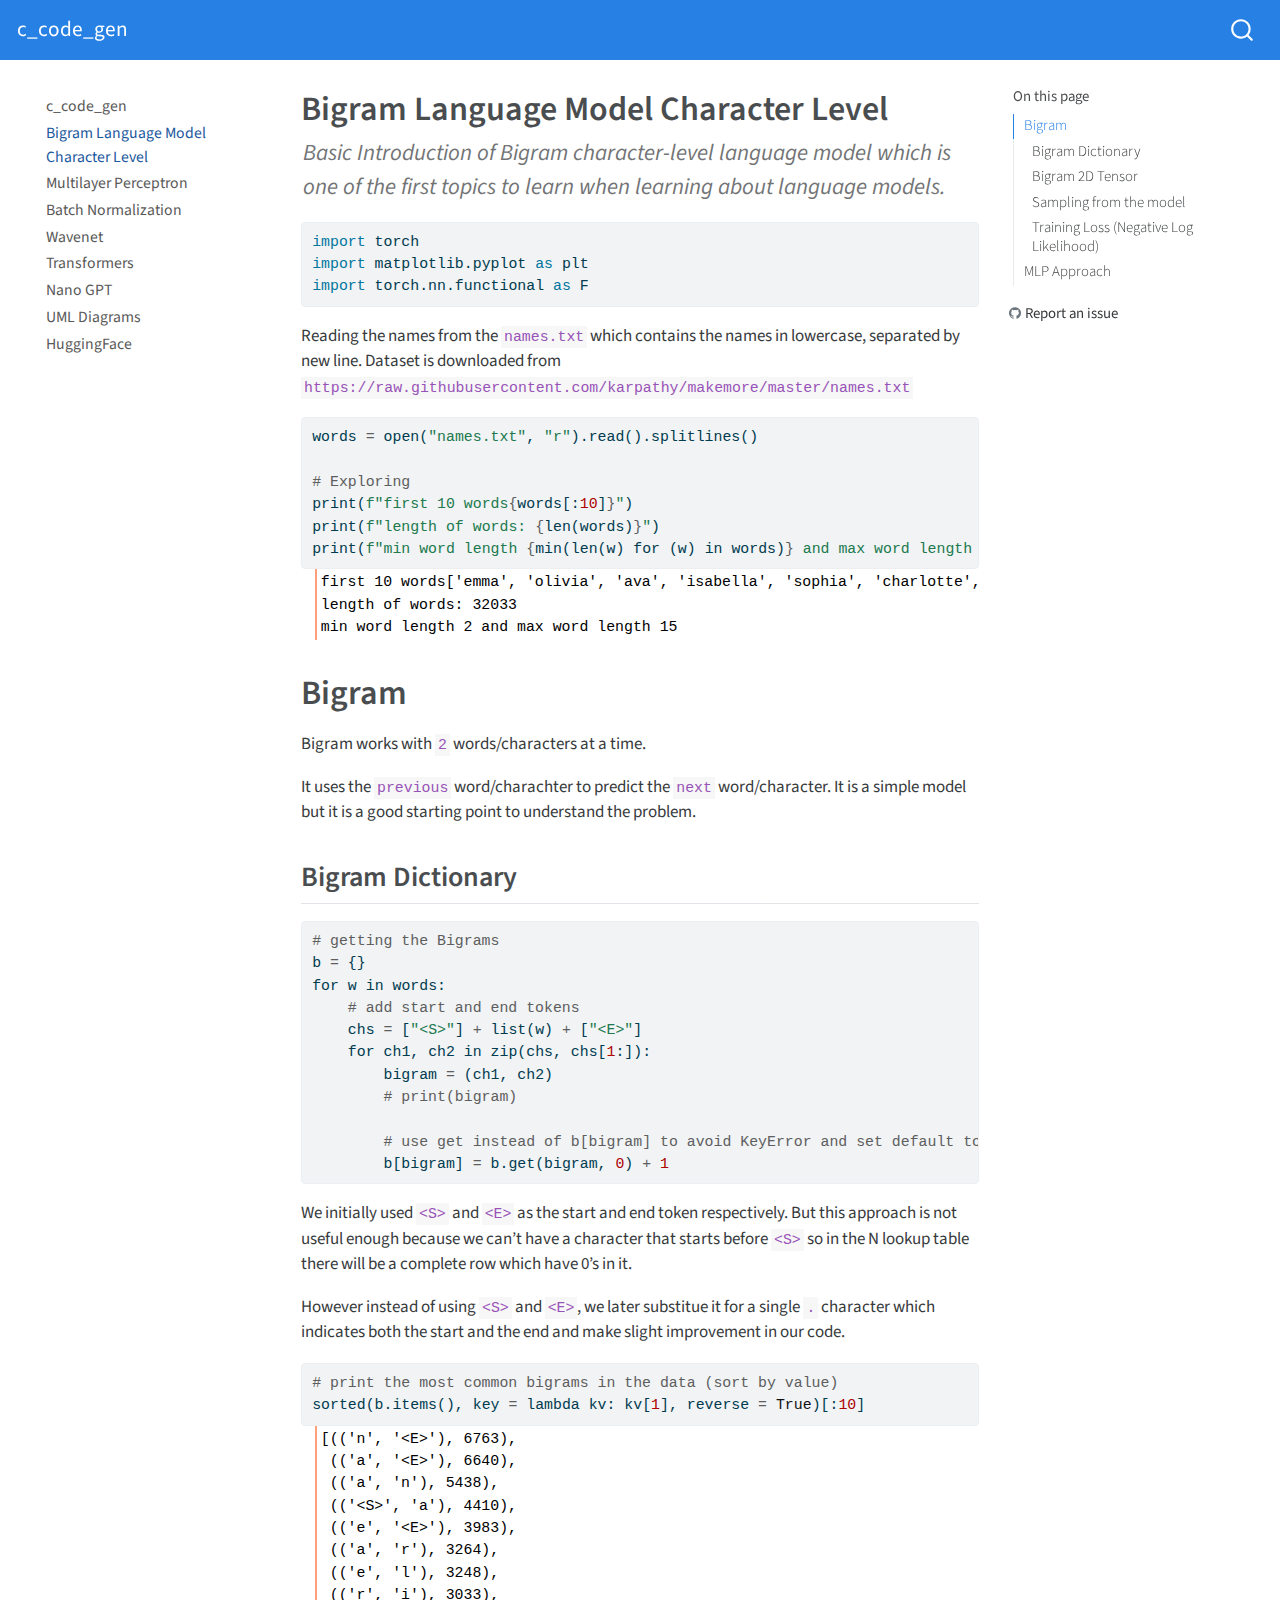
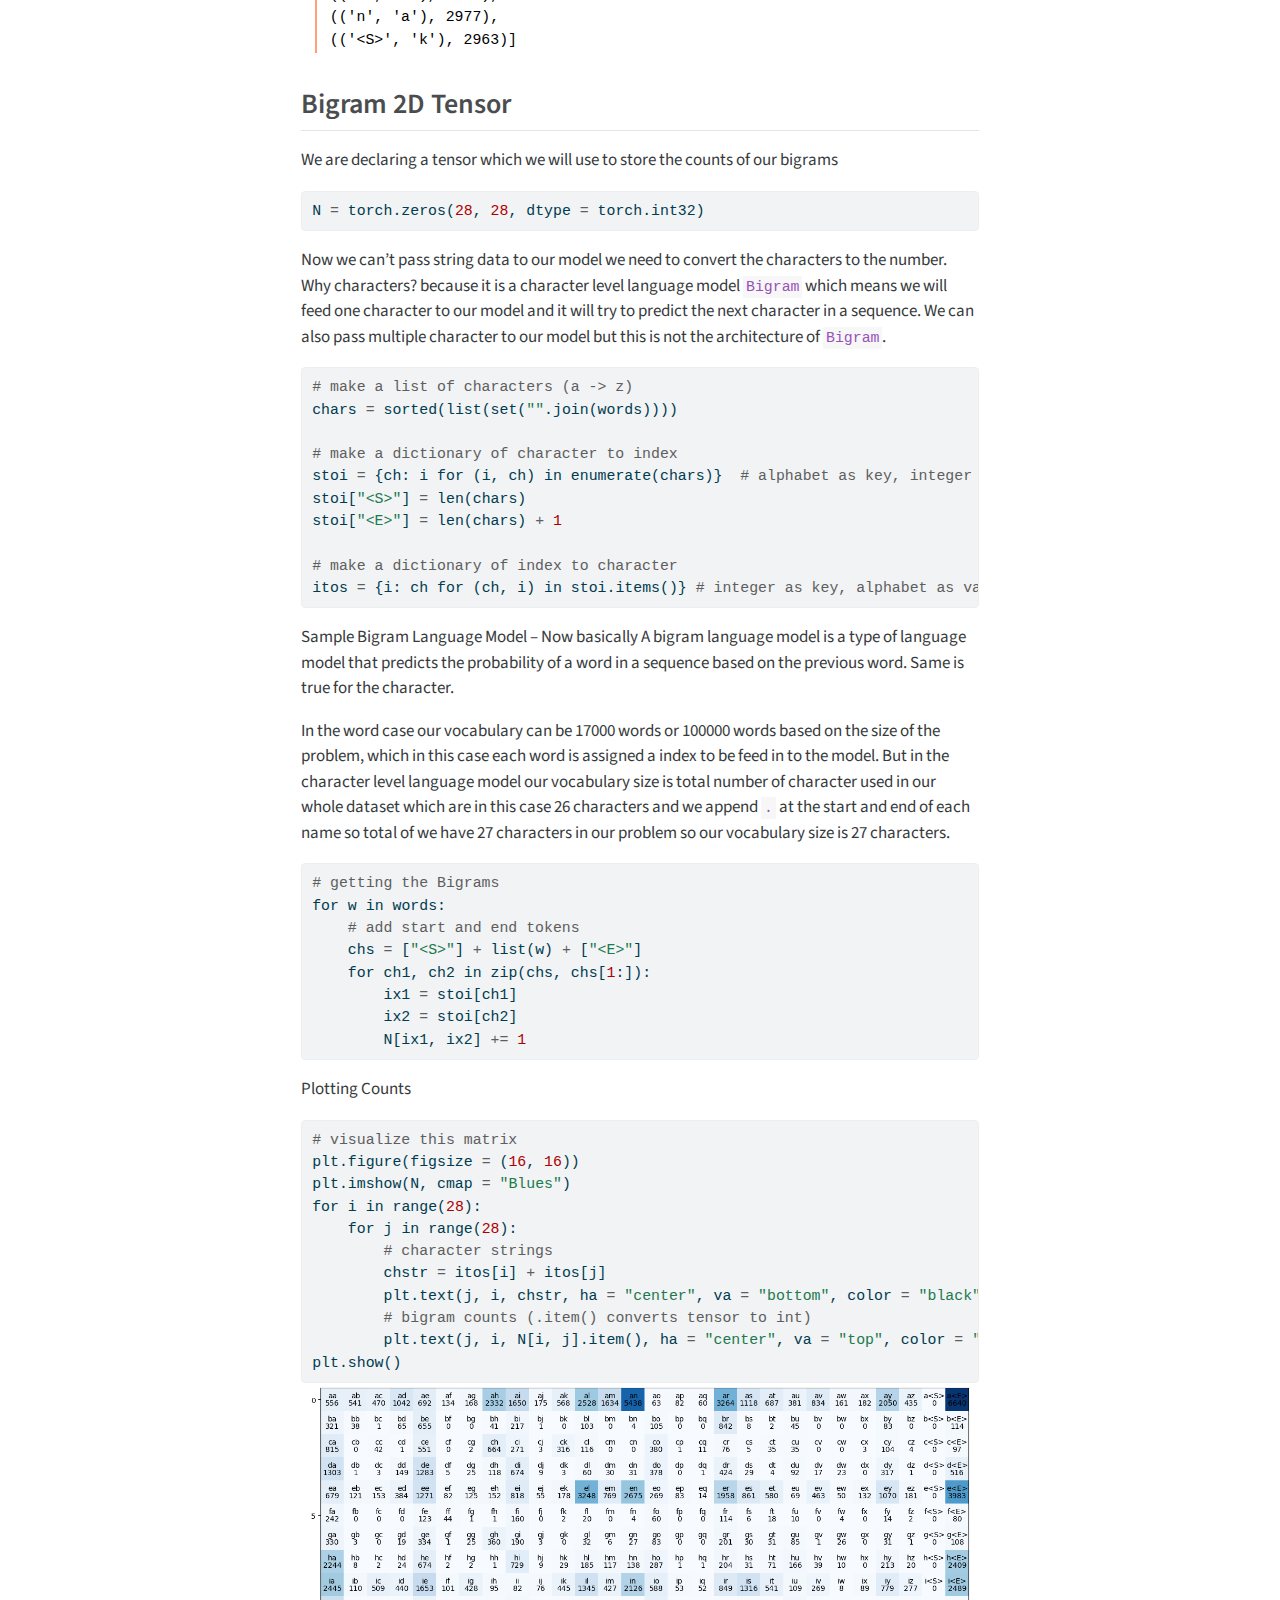
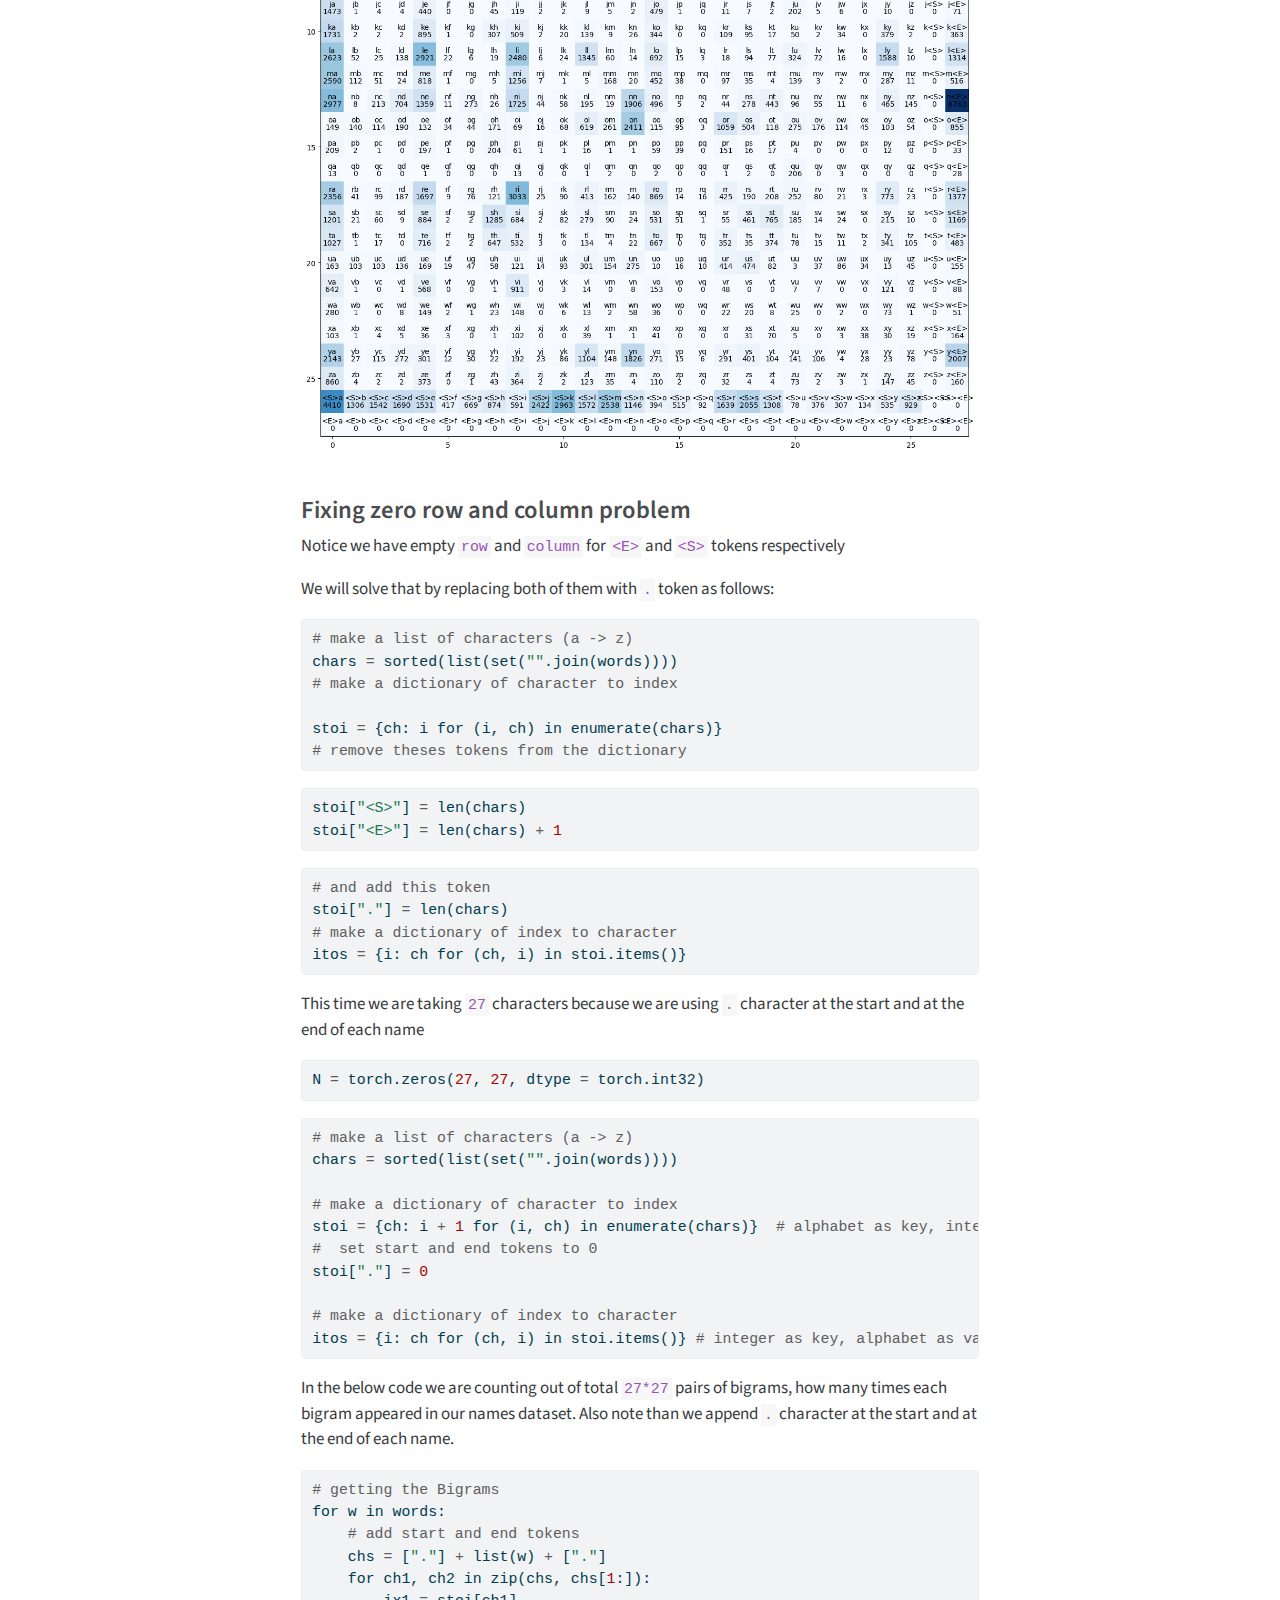
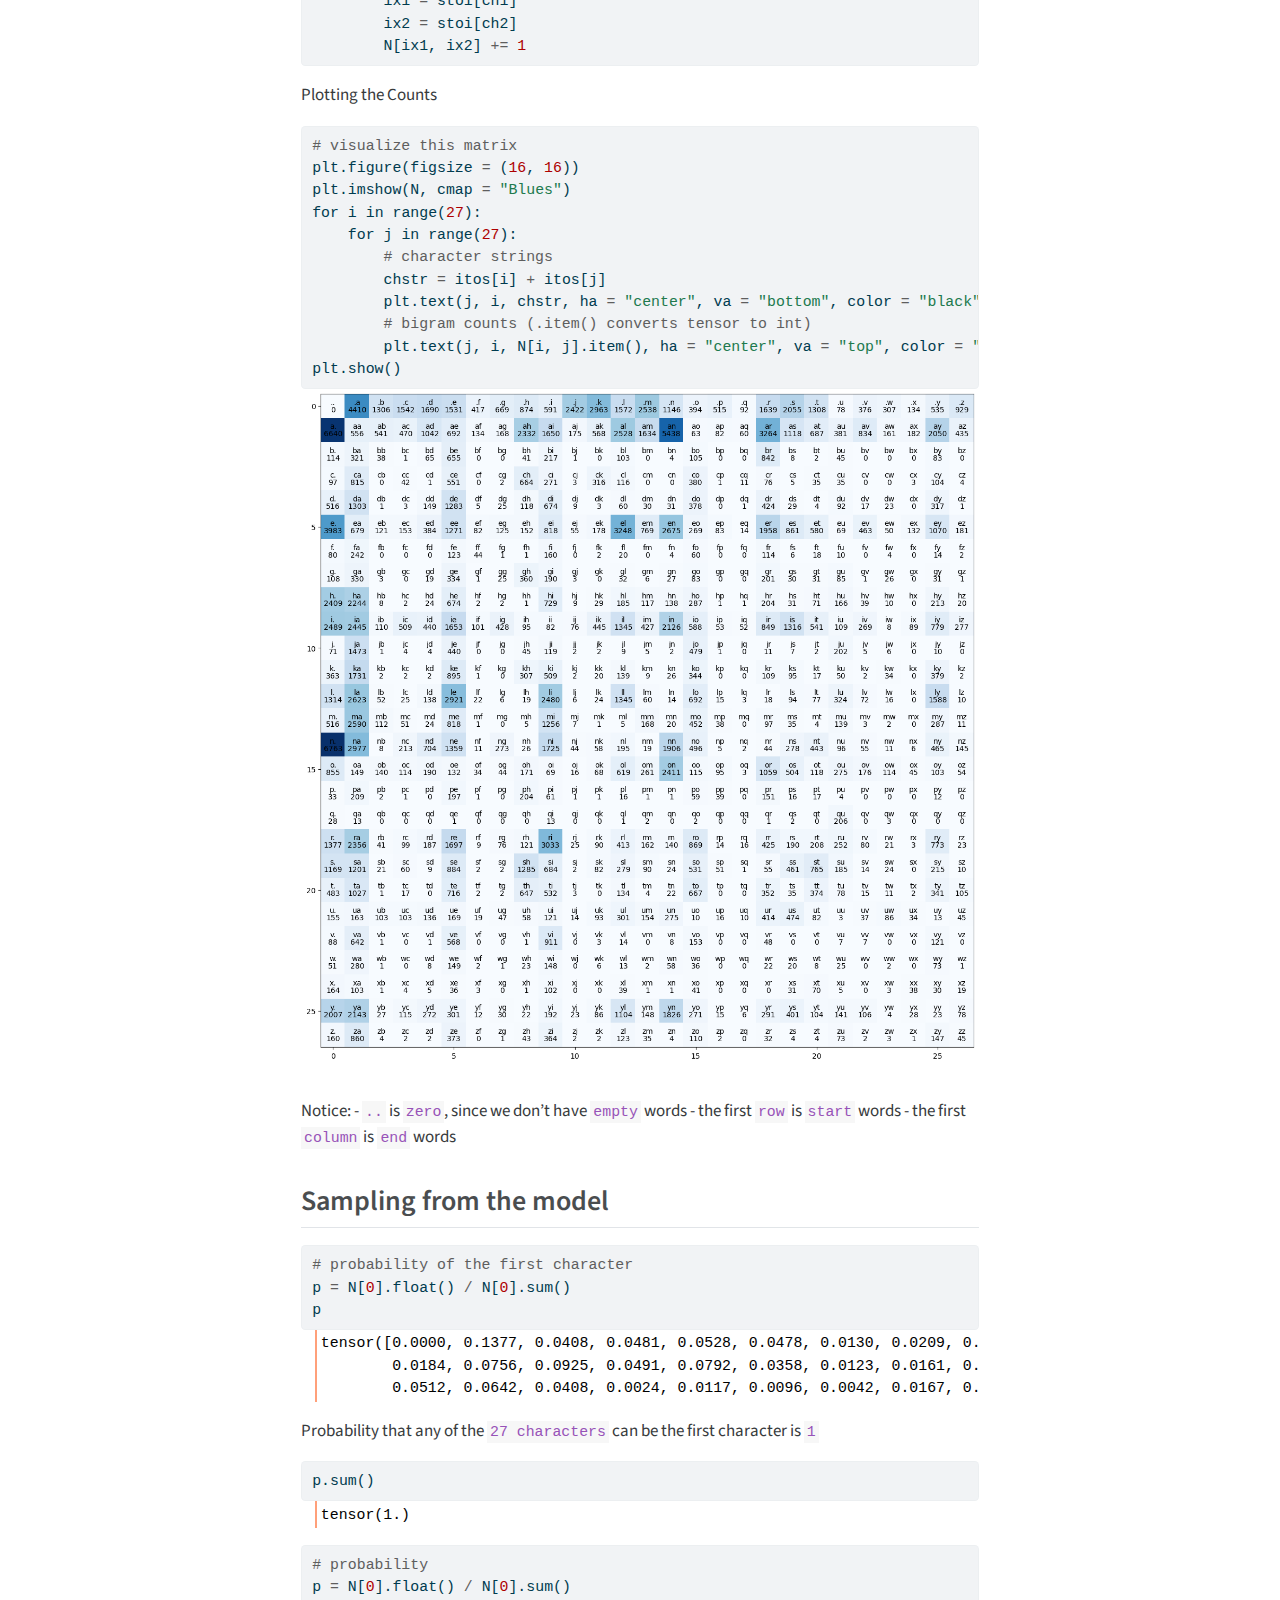
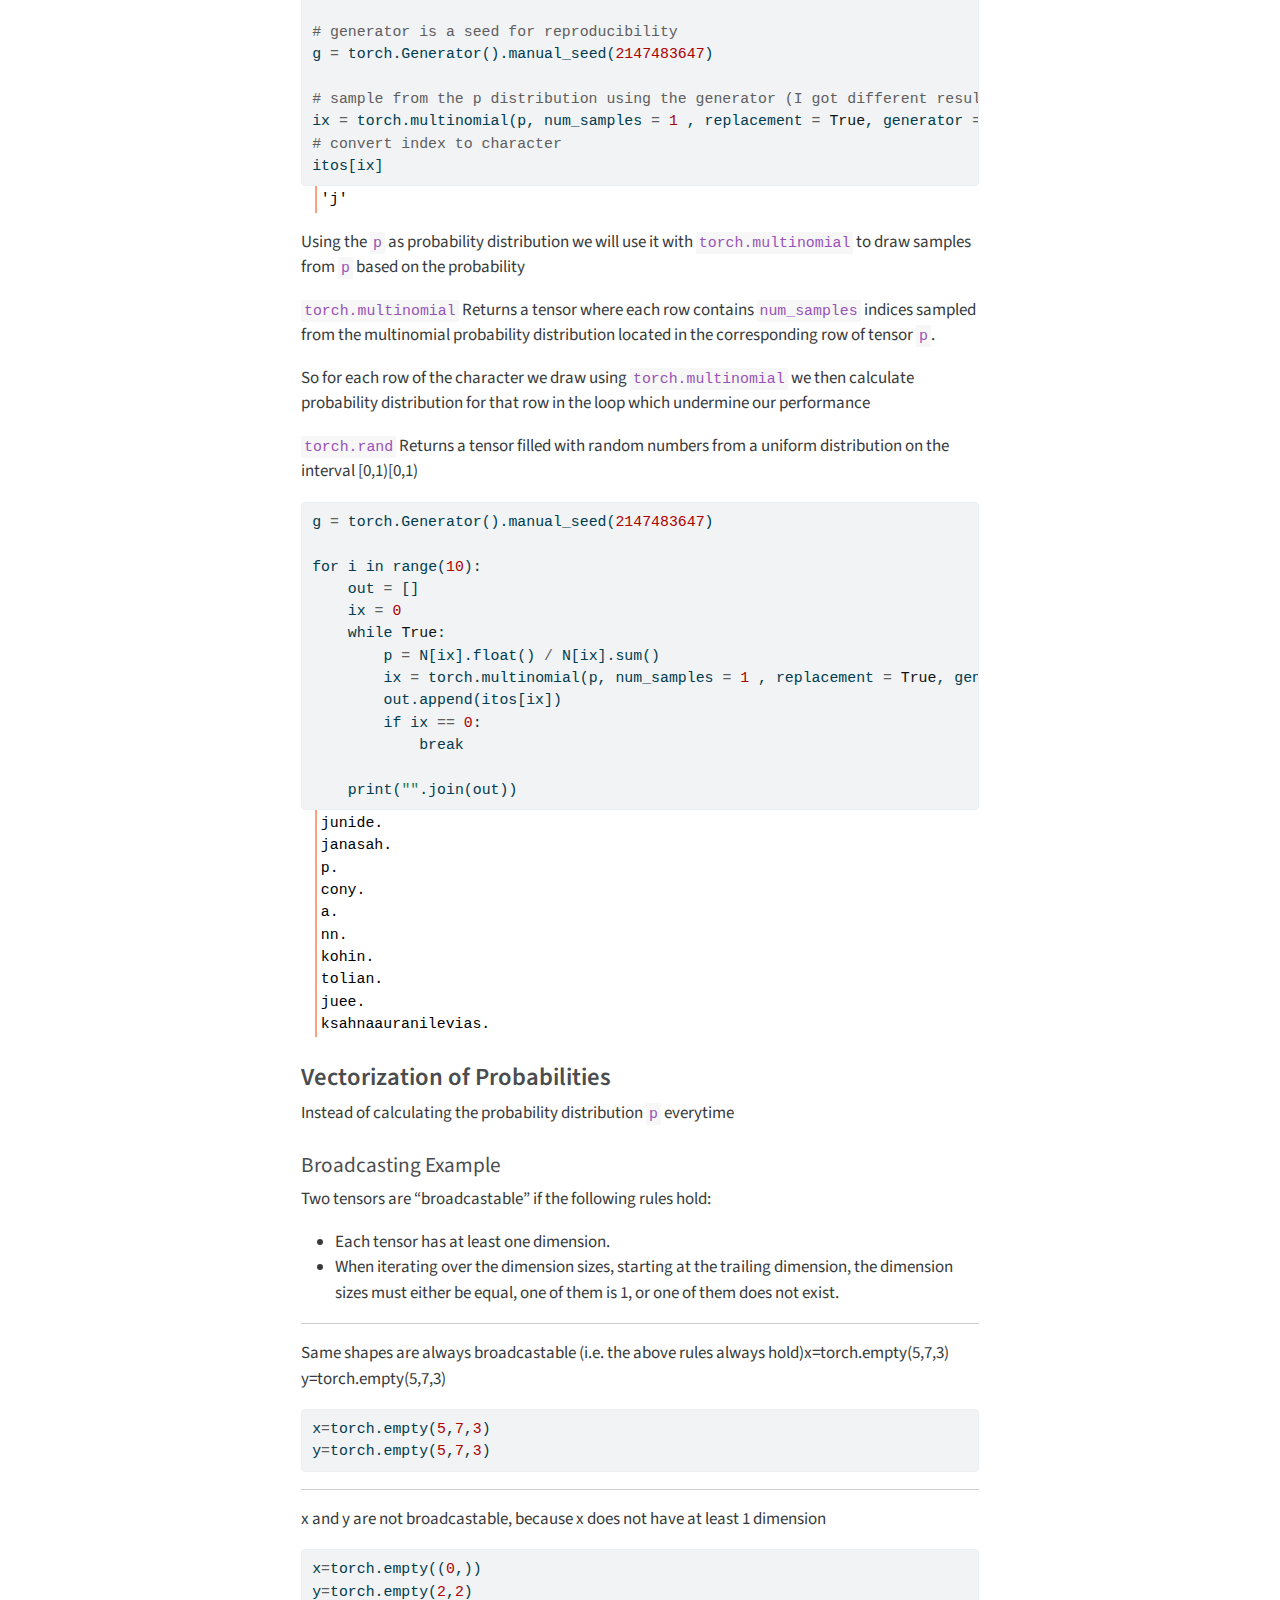
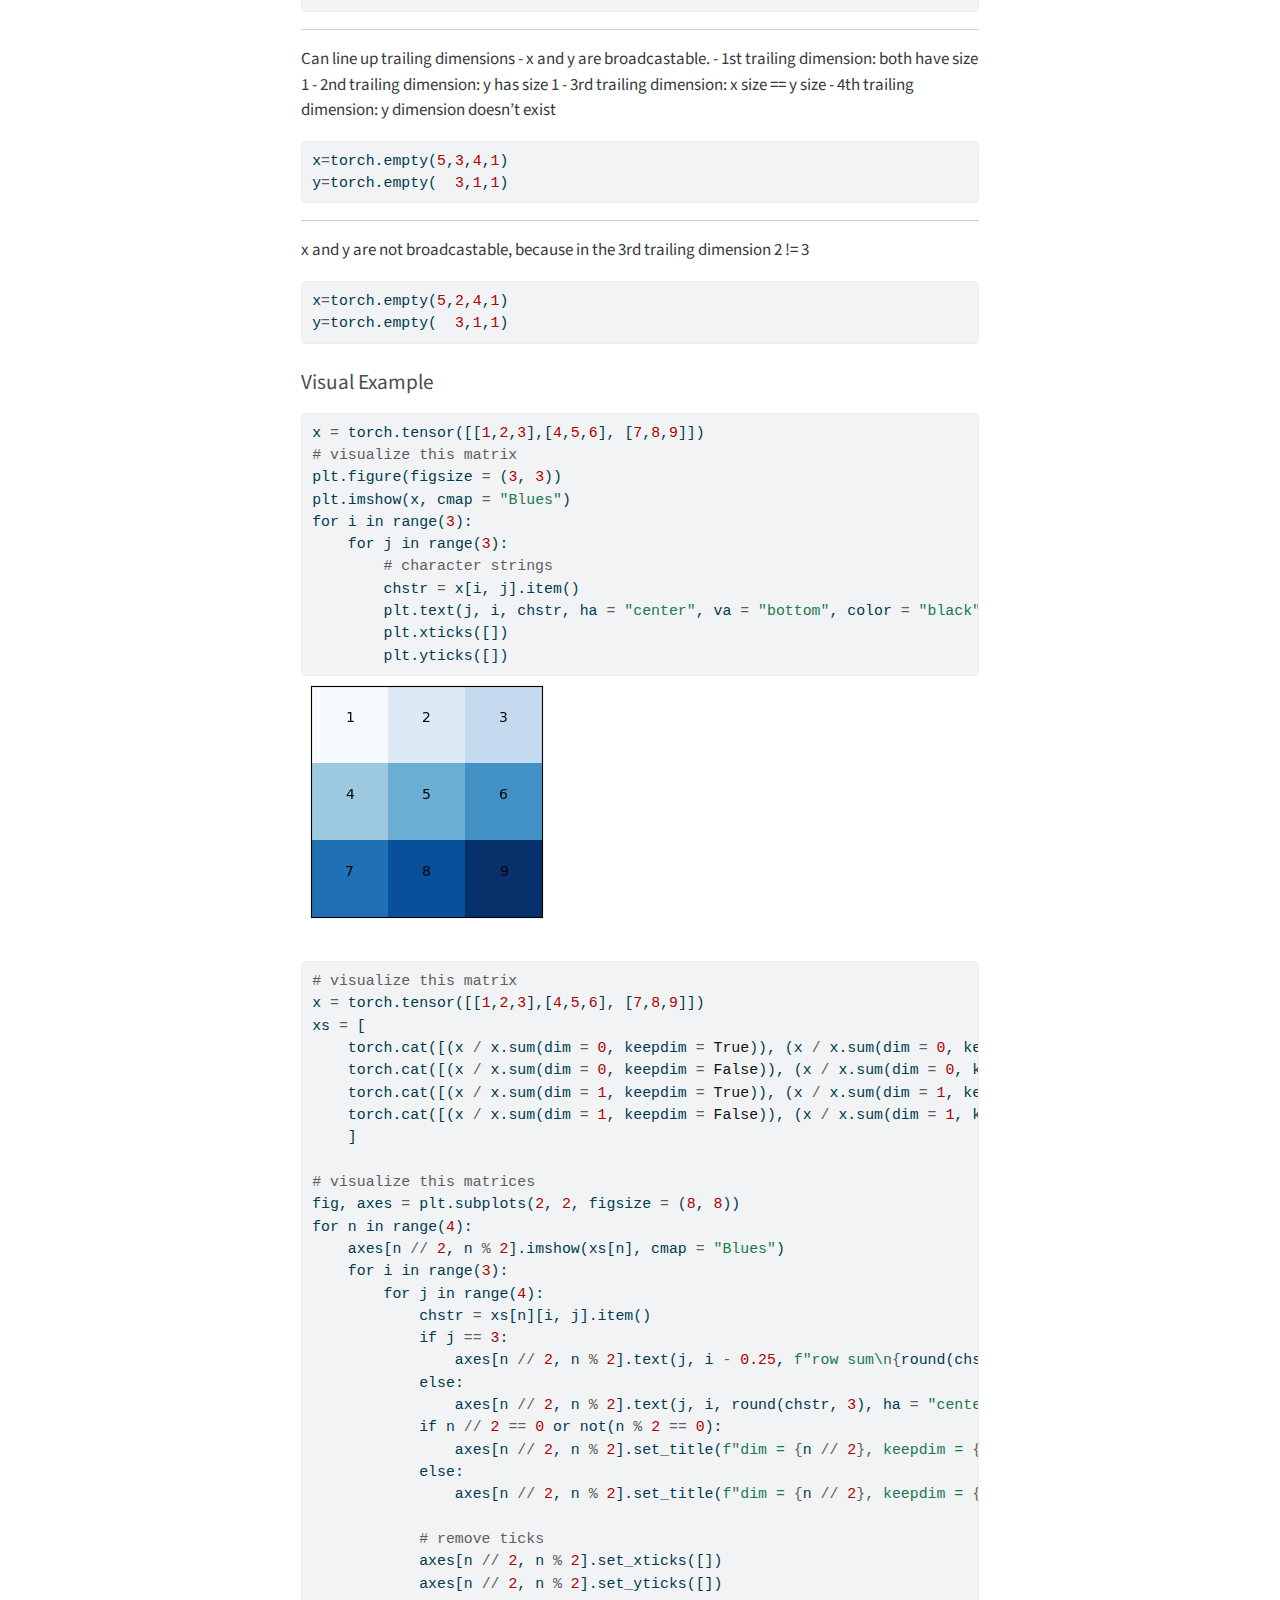
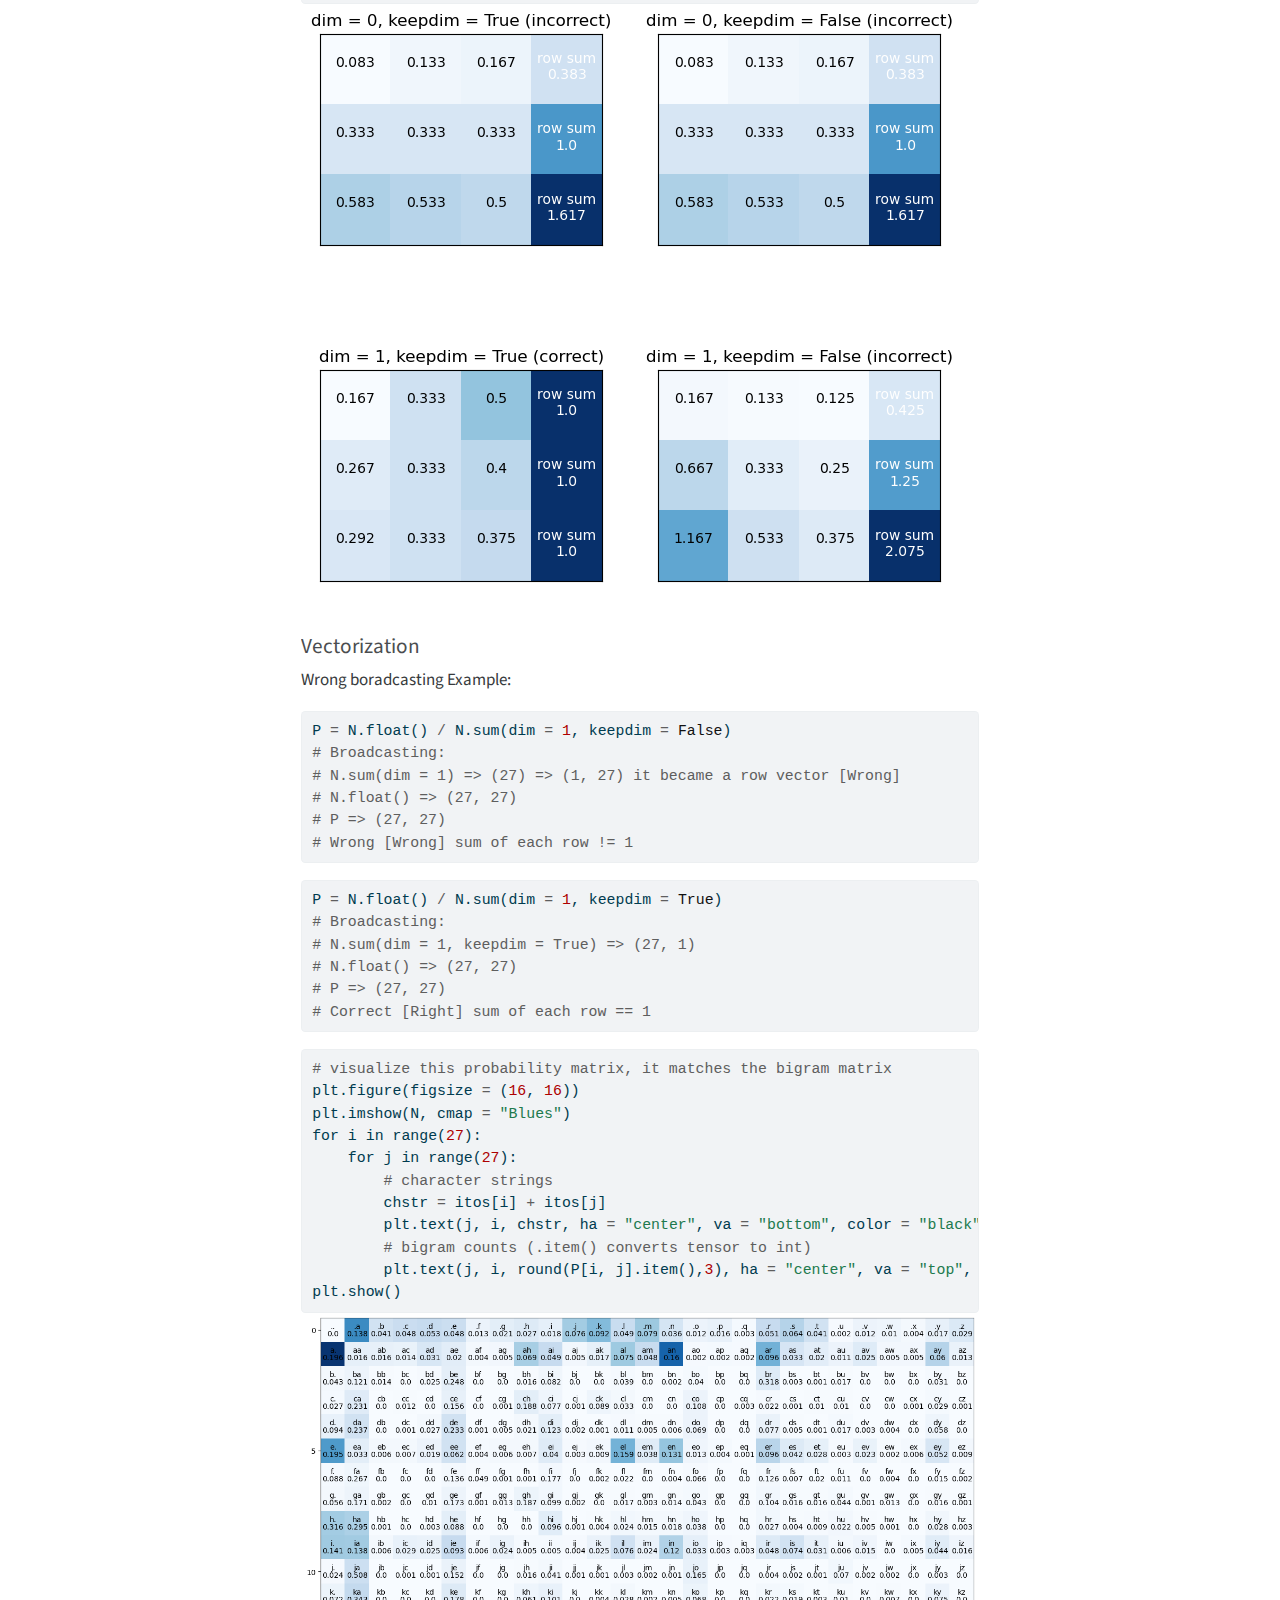
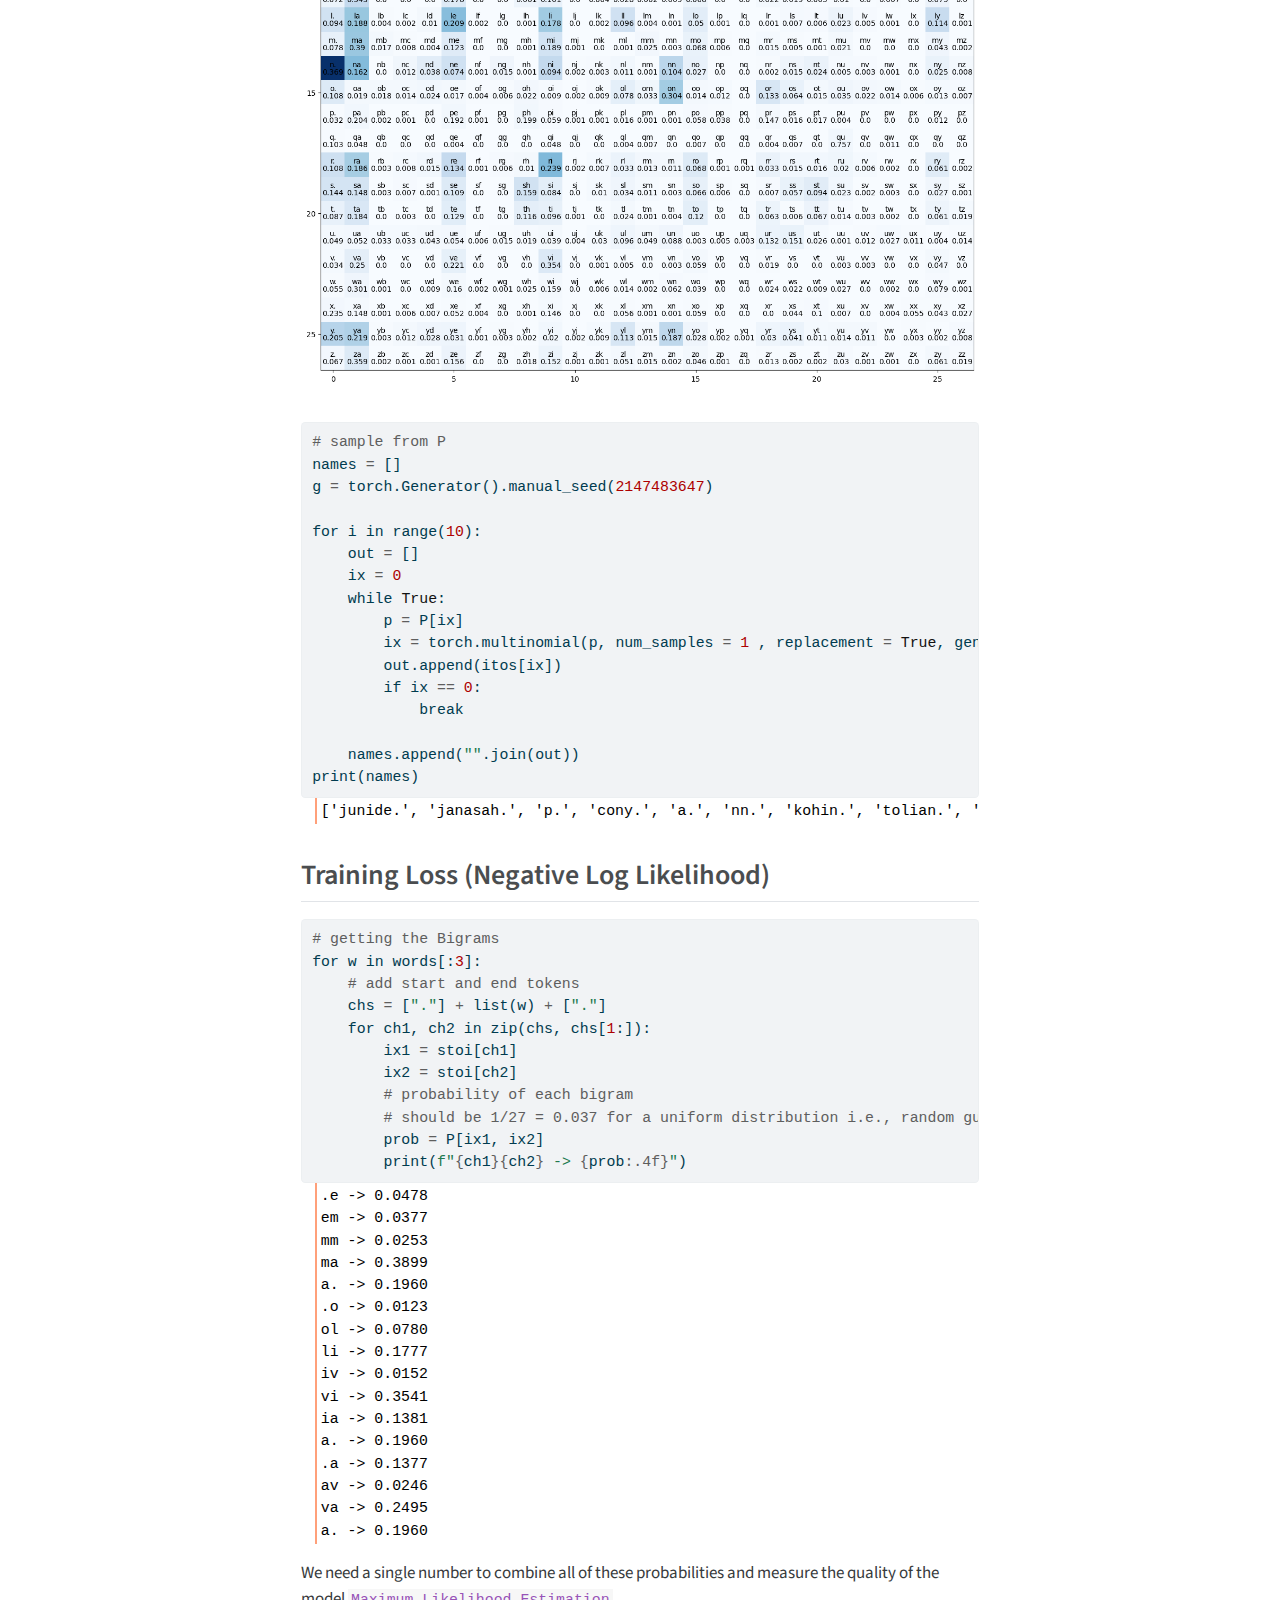
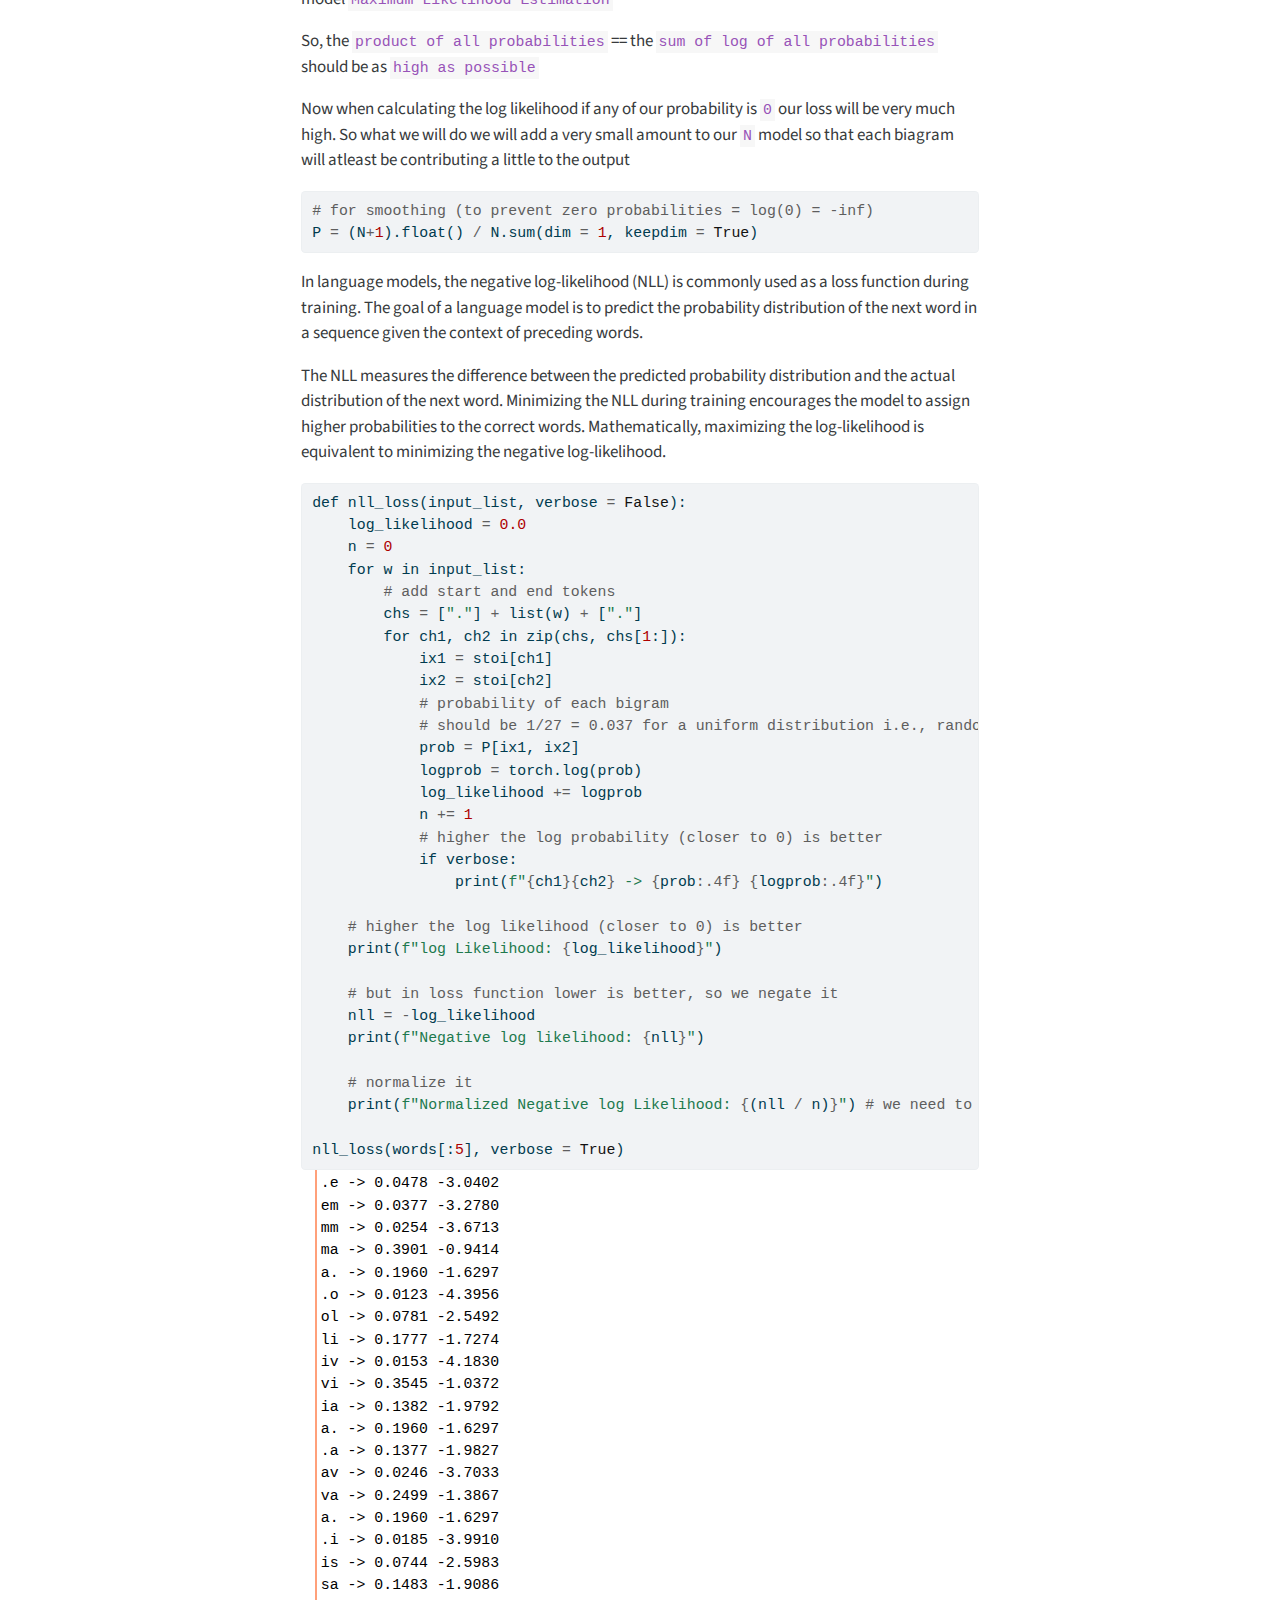
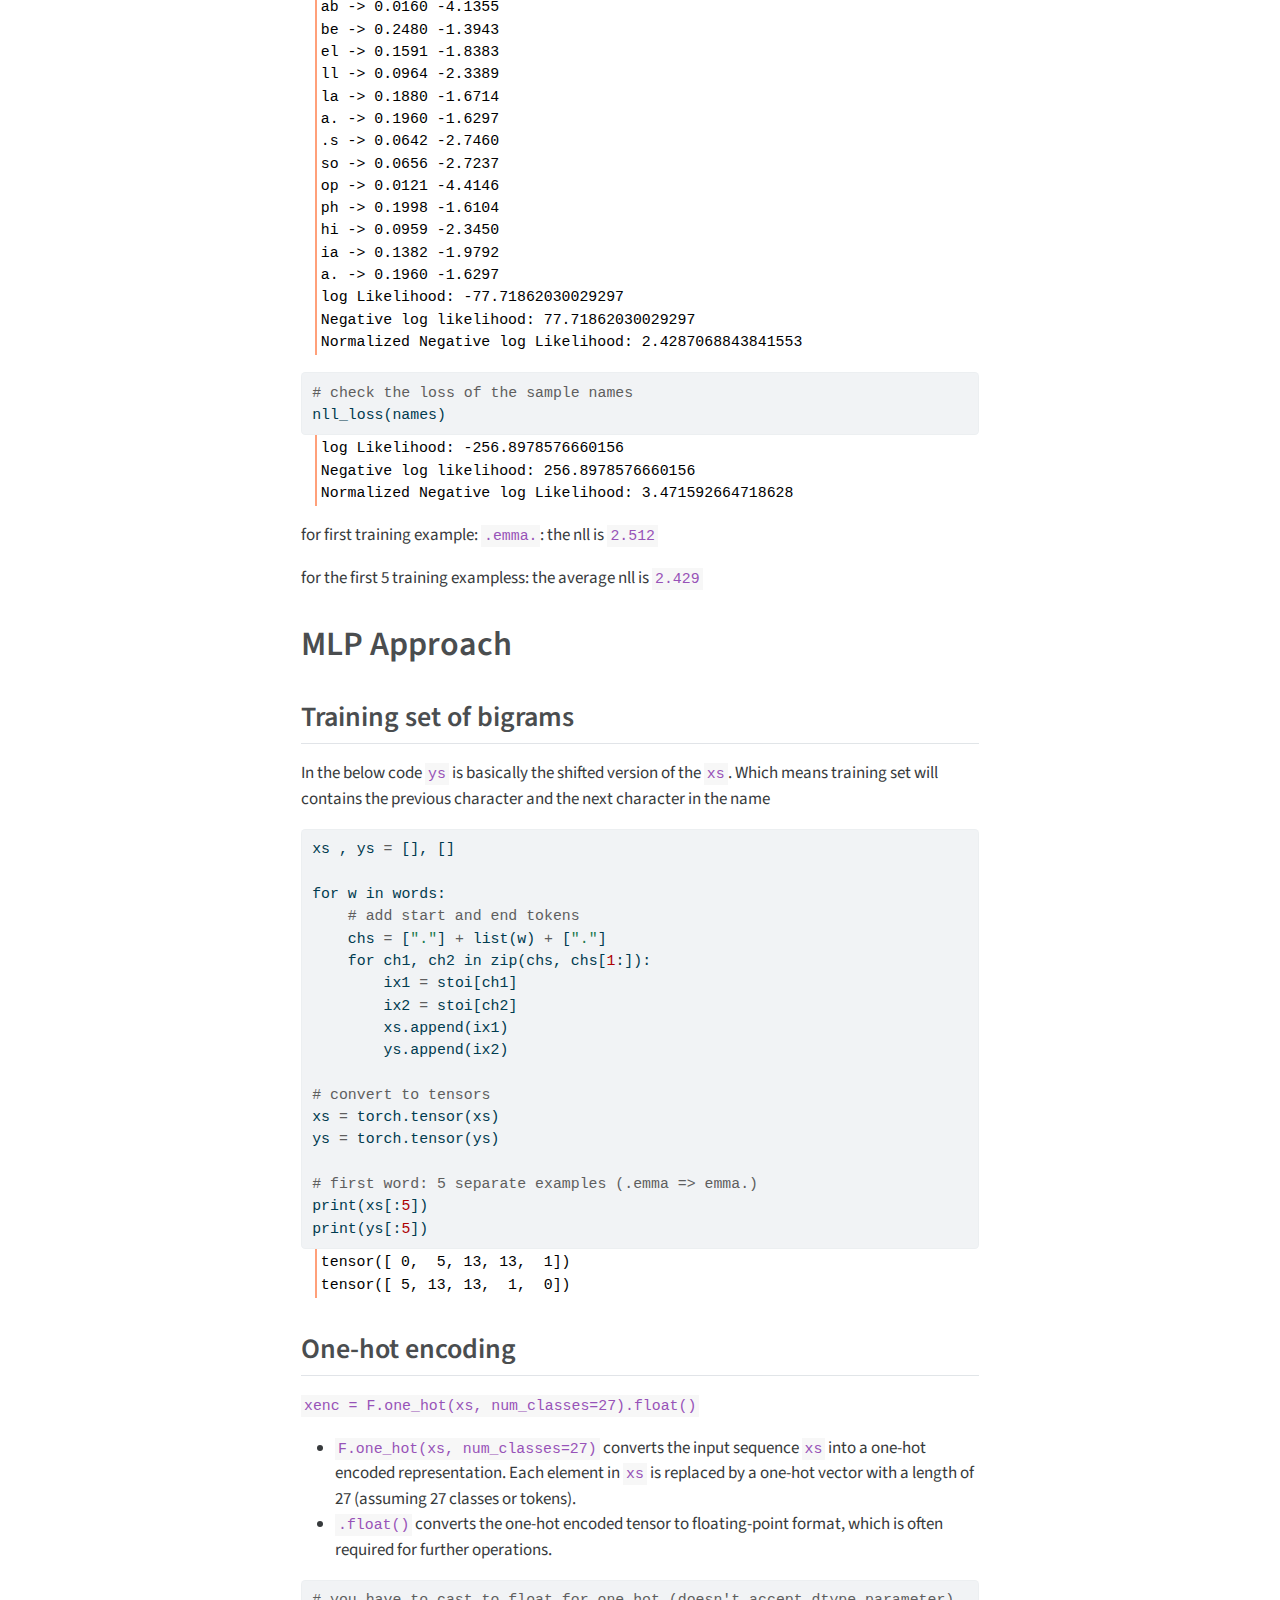
==== commit 730d4485: "added 🤗 training notebook" ====
--- a/docs/bigram.html
+++ b/docs/bigram.html
@@ -190,6 +190,12 @@
   <div class="sidebar-item-container"> 
   <a href="./uml_diagrams.html" class="sidebar-item-text sidebar-link">
  <span class="menu-text">UML Diagrams</span></a>
+  </div>
+</li>
+        <li class="sidebar-item">
+  <div class="sidebar-item-container"> 
+  <a href="./huggingface.html" class="sidebar-item-text sidebar-link">
+ <span class="menu-text">HuggingFace</span></a>
   </div>
 </li>
     </ul>
--- a/docs/styles.css
+++ b/docs/styles.css
@@ -1,37 +1,37 @@
-.cell {
-  margin-bottom: 1rem;
-}
-
-.cell > .sourceCode {
-  margin-bottom: 0;
-}
-
-.cell-output > pre {
-  margin-bottom: 0;
-}
-
-.cell-output > pre, .cell-output > .sourceCode > pre, .cell-output-stdout > pre {
-  margin-left: 0.8rem;
-  margin-top: 0;
-  background: none;
-  border-left: 2px solid lightsalmon;
-  border-top-left-radius: 0;
-  border-top-right-radius: 0;
-}
-
-.cell-output > .sourceCode {
-  border: none;
-}
-
-.cell-output > .sourceCode {
-  background: none;
-  margin-top: 0;
-}
-
-div.description {
-  padding-left: 2px;
-  padding-top: 5px;
-  font-style: italic;
-  font-size: 135%;
-  opacity: 70%;
-}
+.cell {
+  margin-bottom: 1rem;
+}
+
+.cell > .sourceCode {
+  margin-bottom: 0;
+}
+
+.cell-output > pre {
+  margin-bottom: 0;
+}
+
+.cell-output > pre, .cell-output > .sourceCode > pre, .cell-output-stdout > pre {
+  margin-left: 0.8rem;
+  margin-top: 0;
+  background: none;
+  border-left: 2px solid lightsalmon;
+  border-top-left-radius: 0;
+  border-top-right-radius: 0;
+}
+
+.cell-output > .sourceCode {
+  border: none;
+}
+
+.cell-output > .sourceCode {
+  background: none;
+  margin-top: 0;
+}
+
+div.description {
+  padding-left: 2px;
+  padding-top: 5px;
+  font-style: italic;
+  font-size: 135%;
+  opacity: 70%;
+}
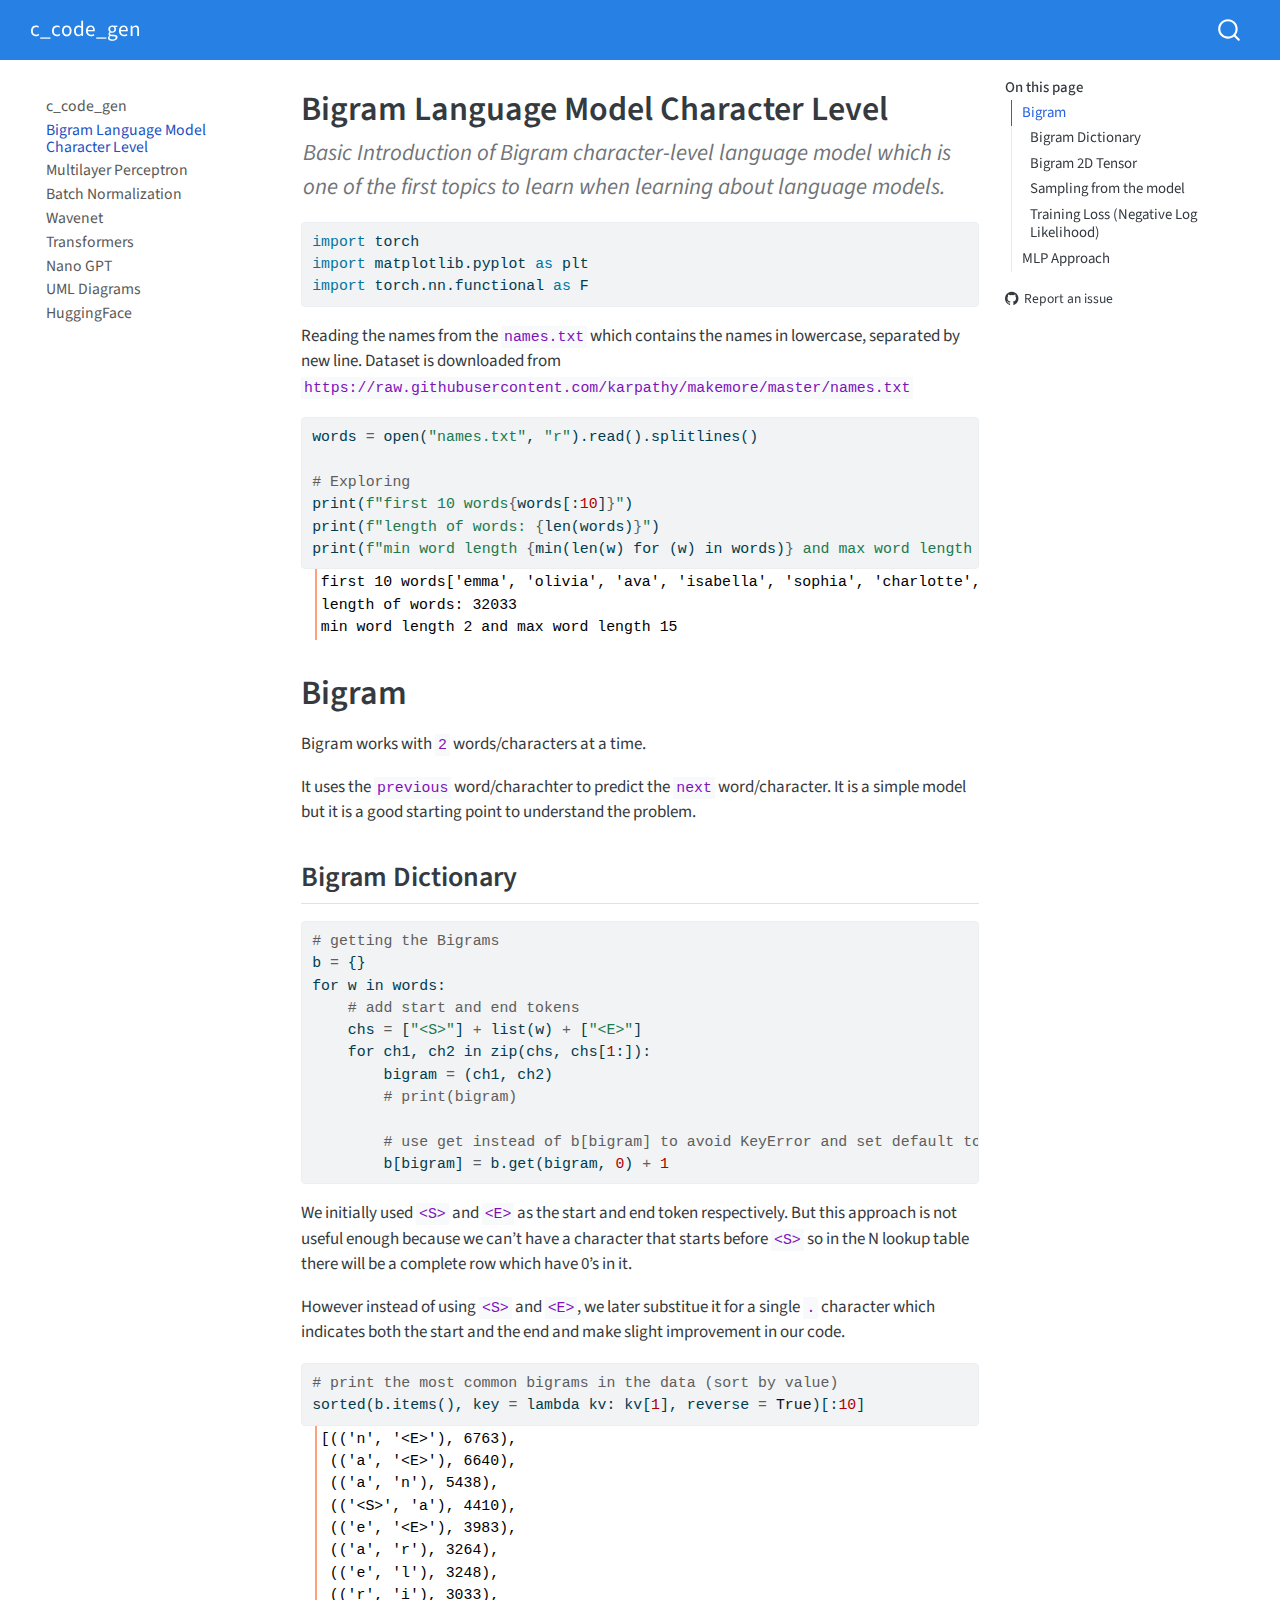
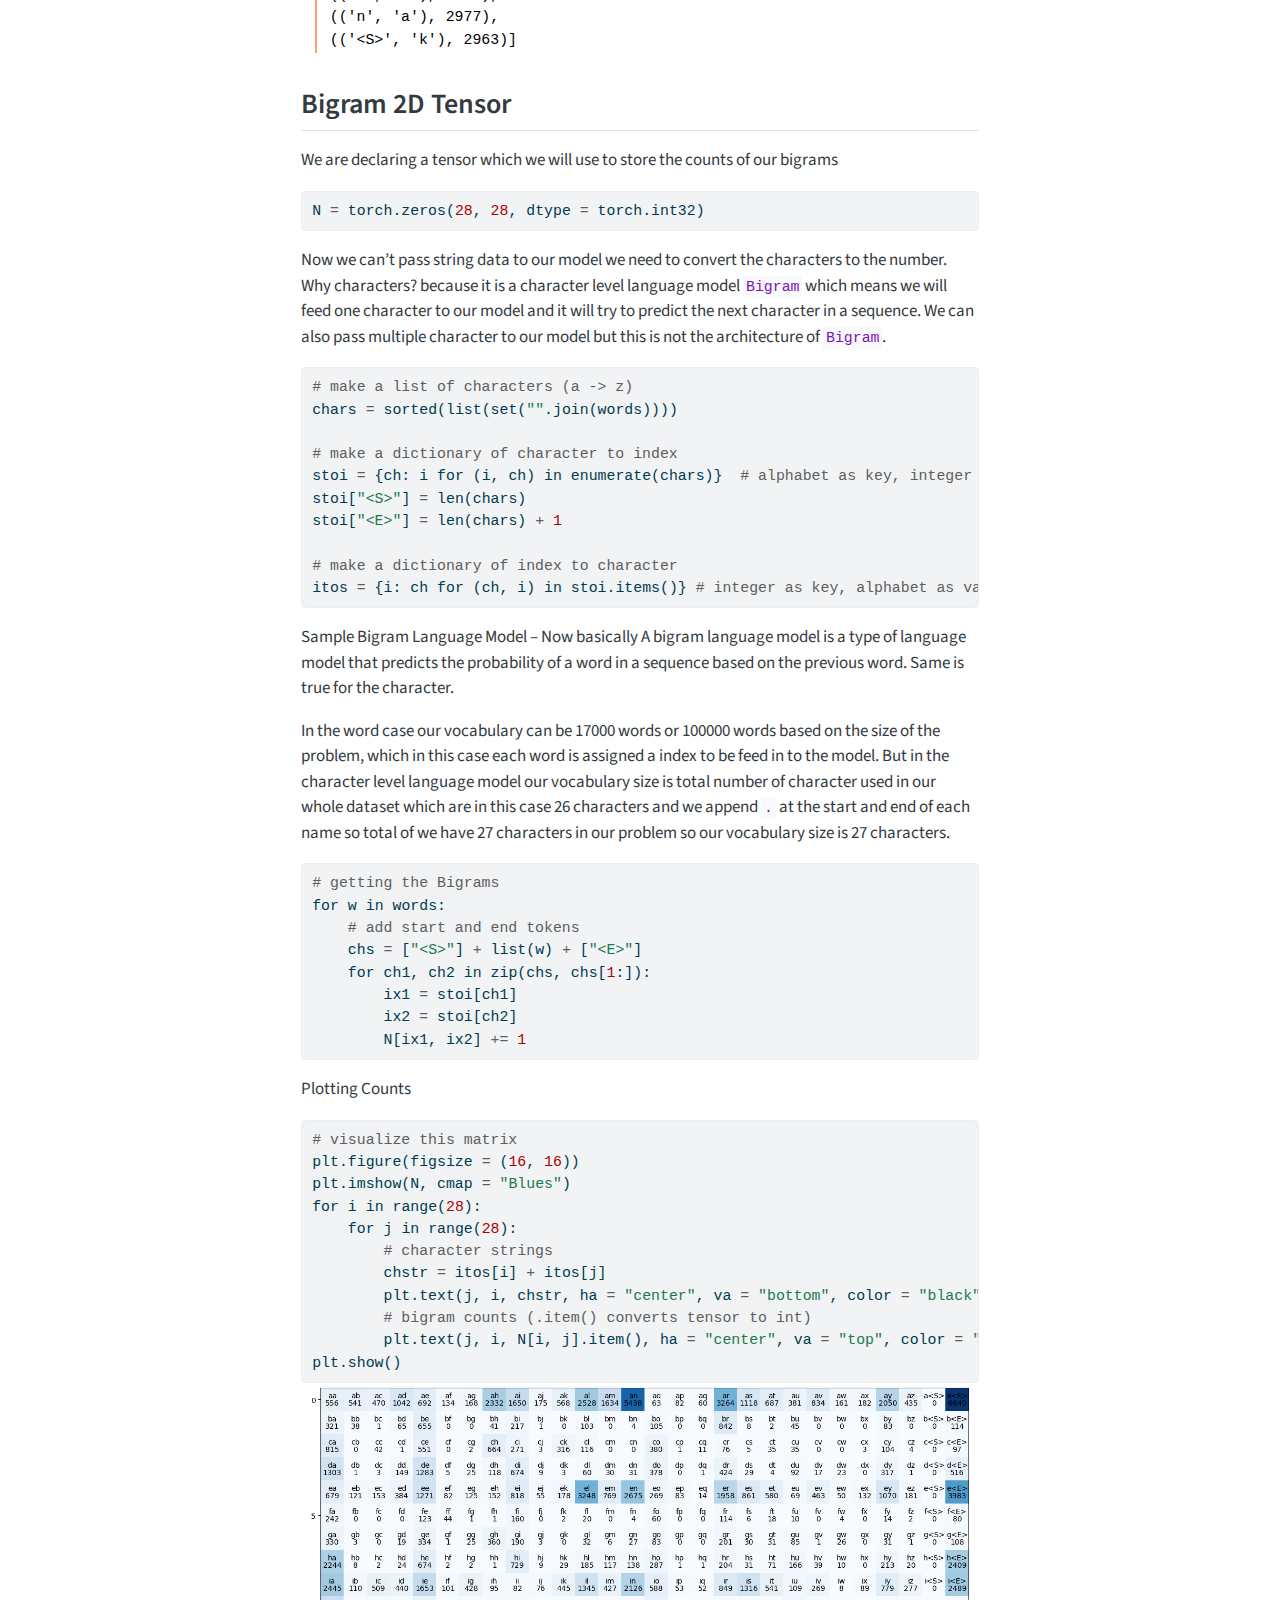
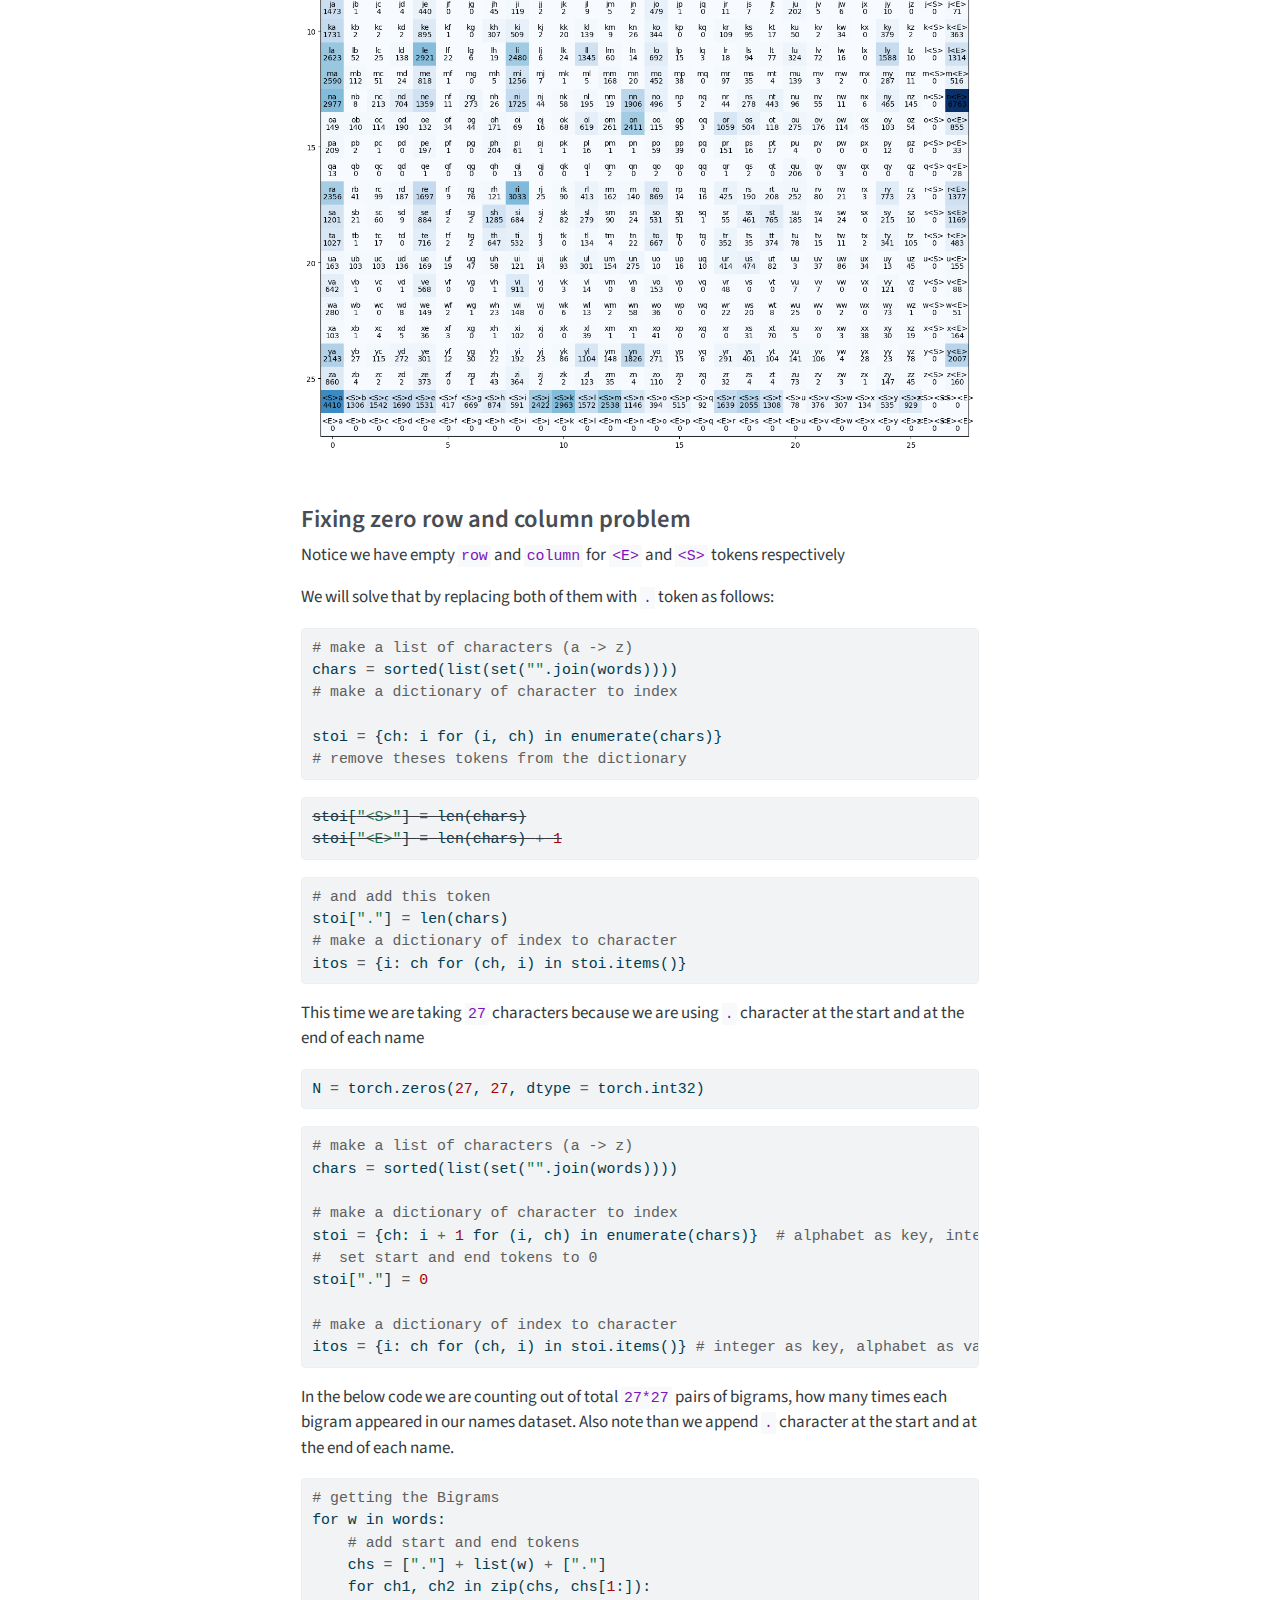
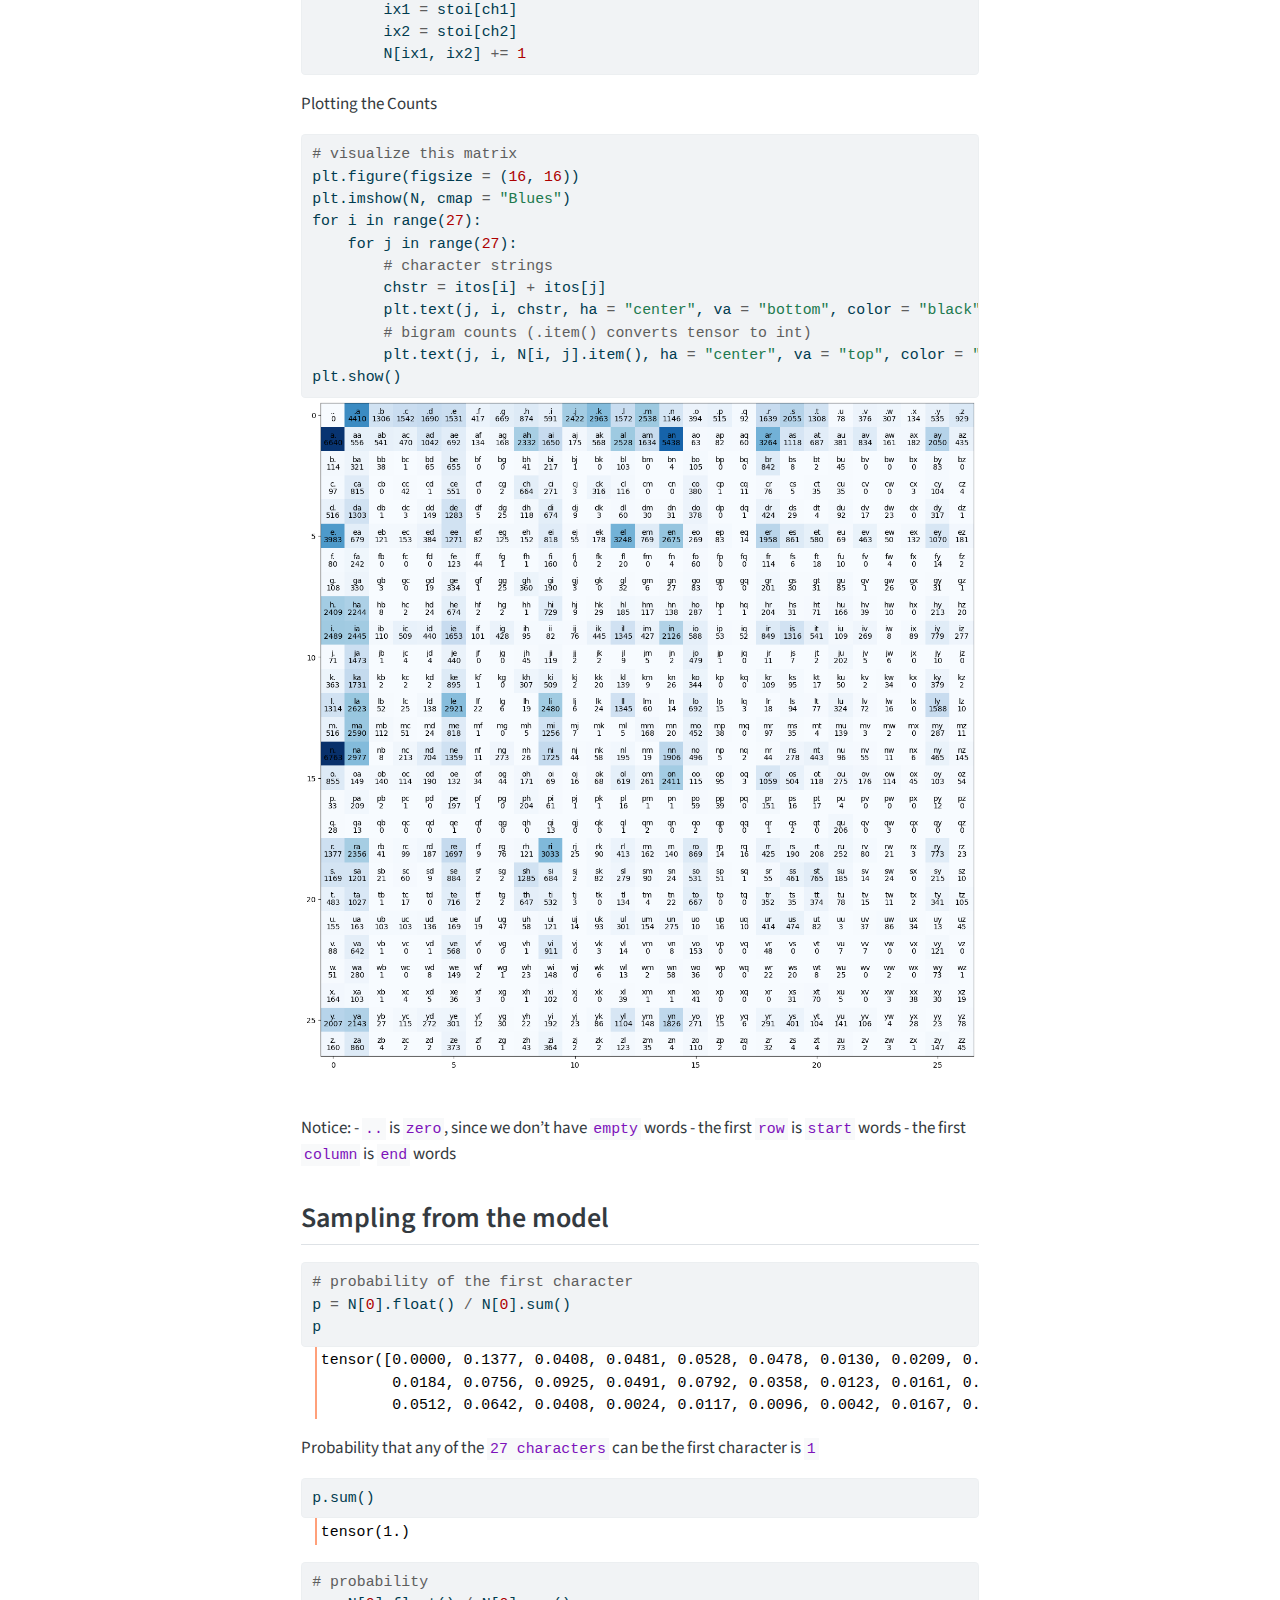
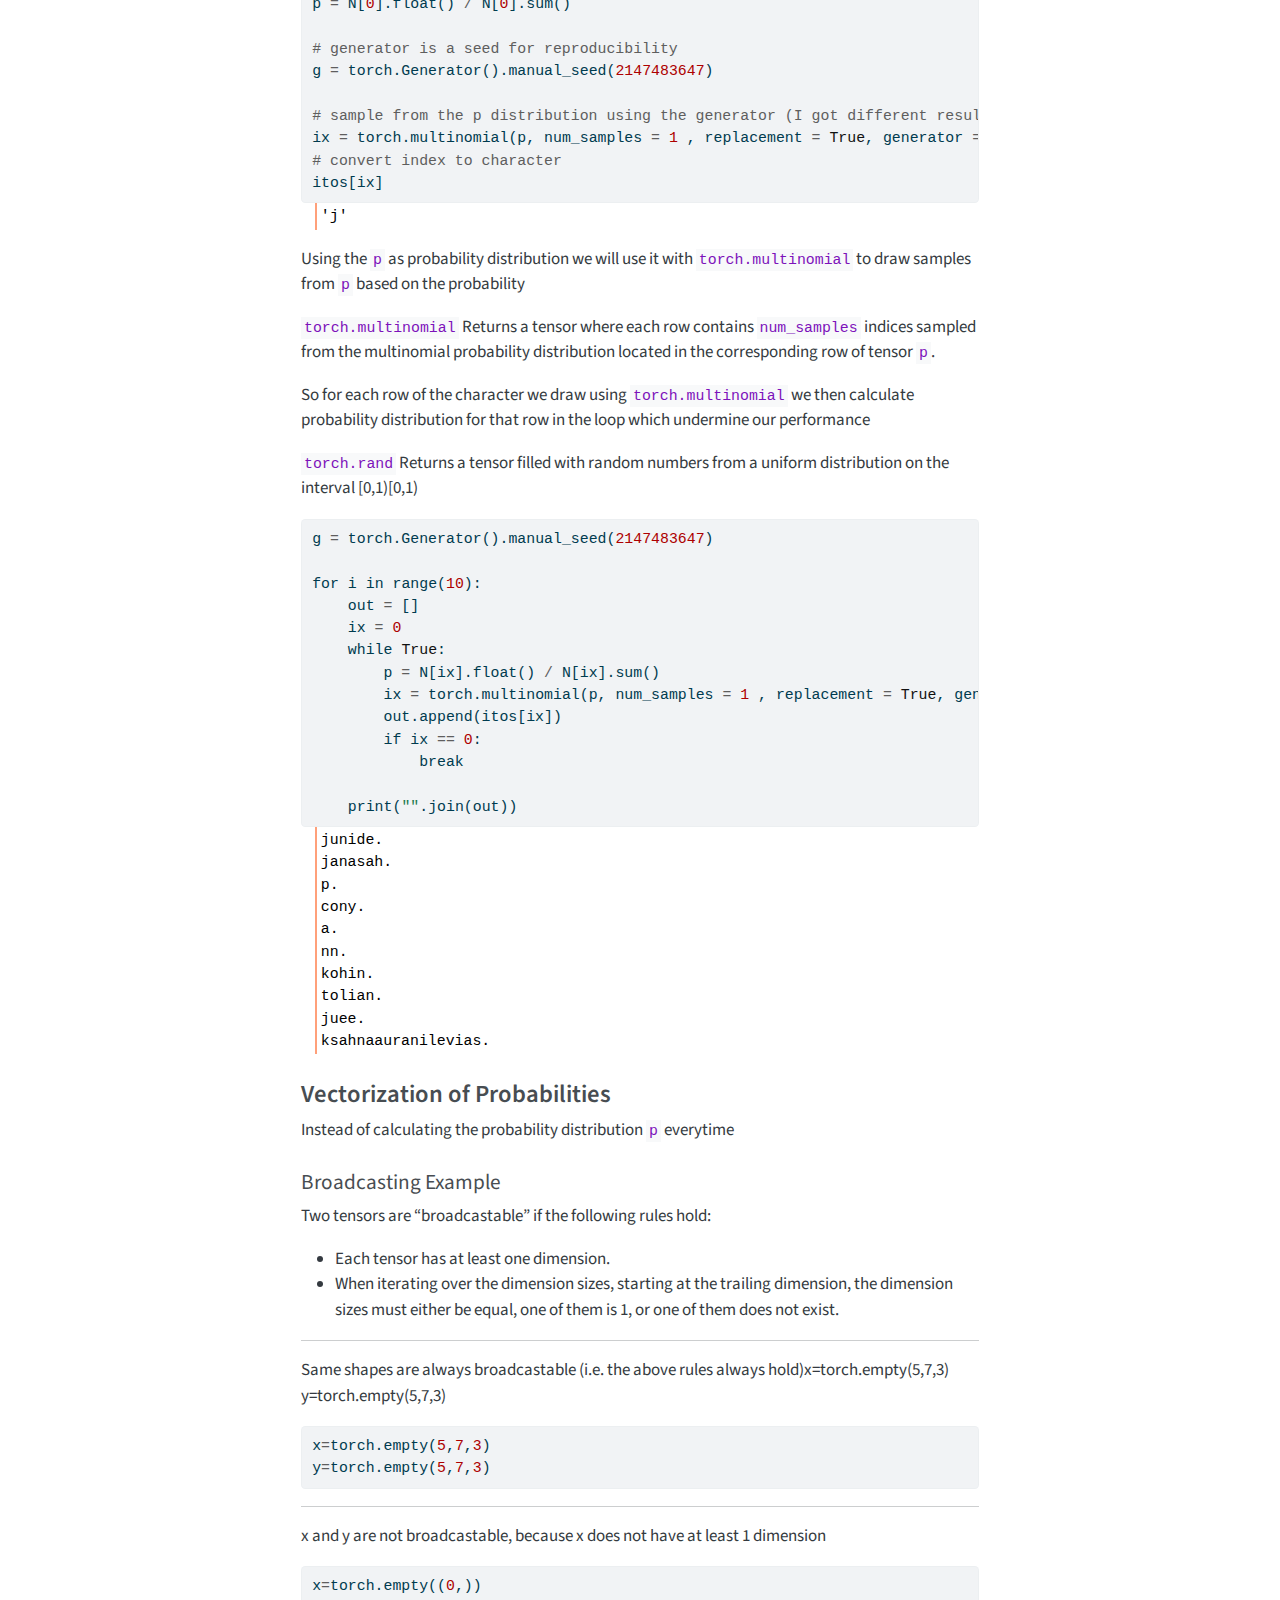
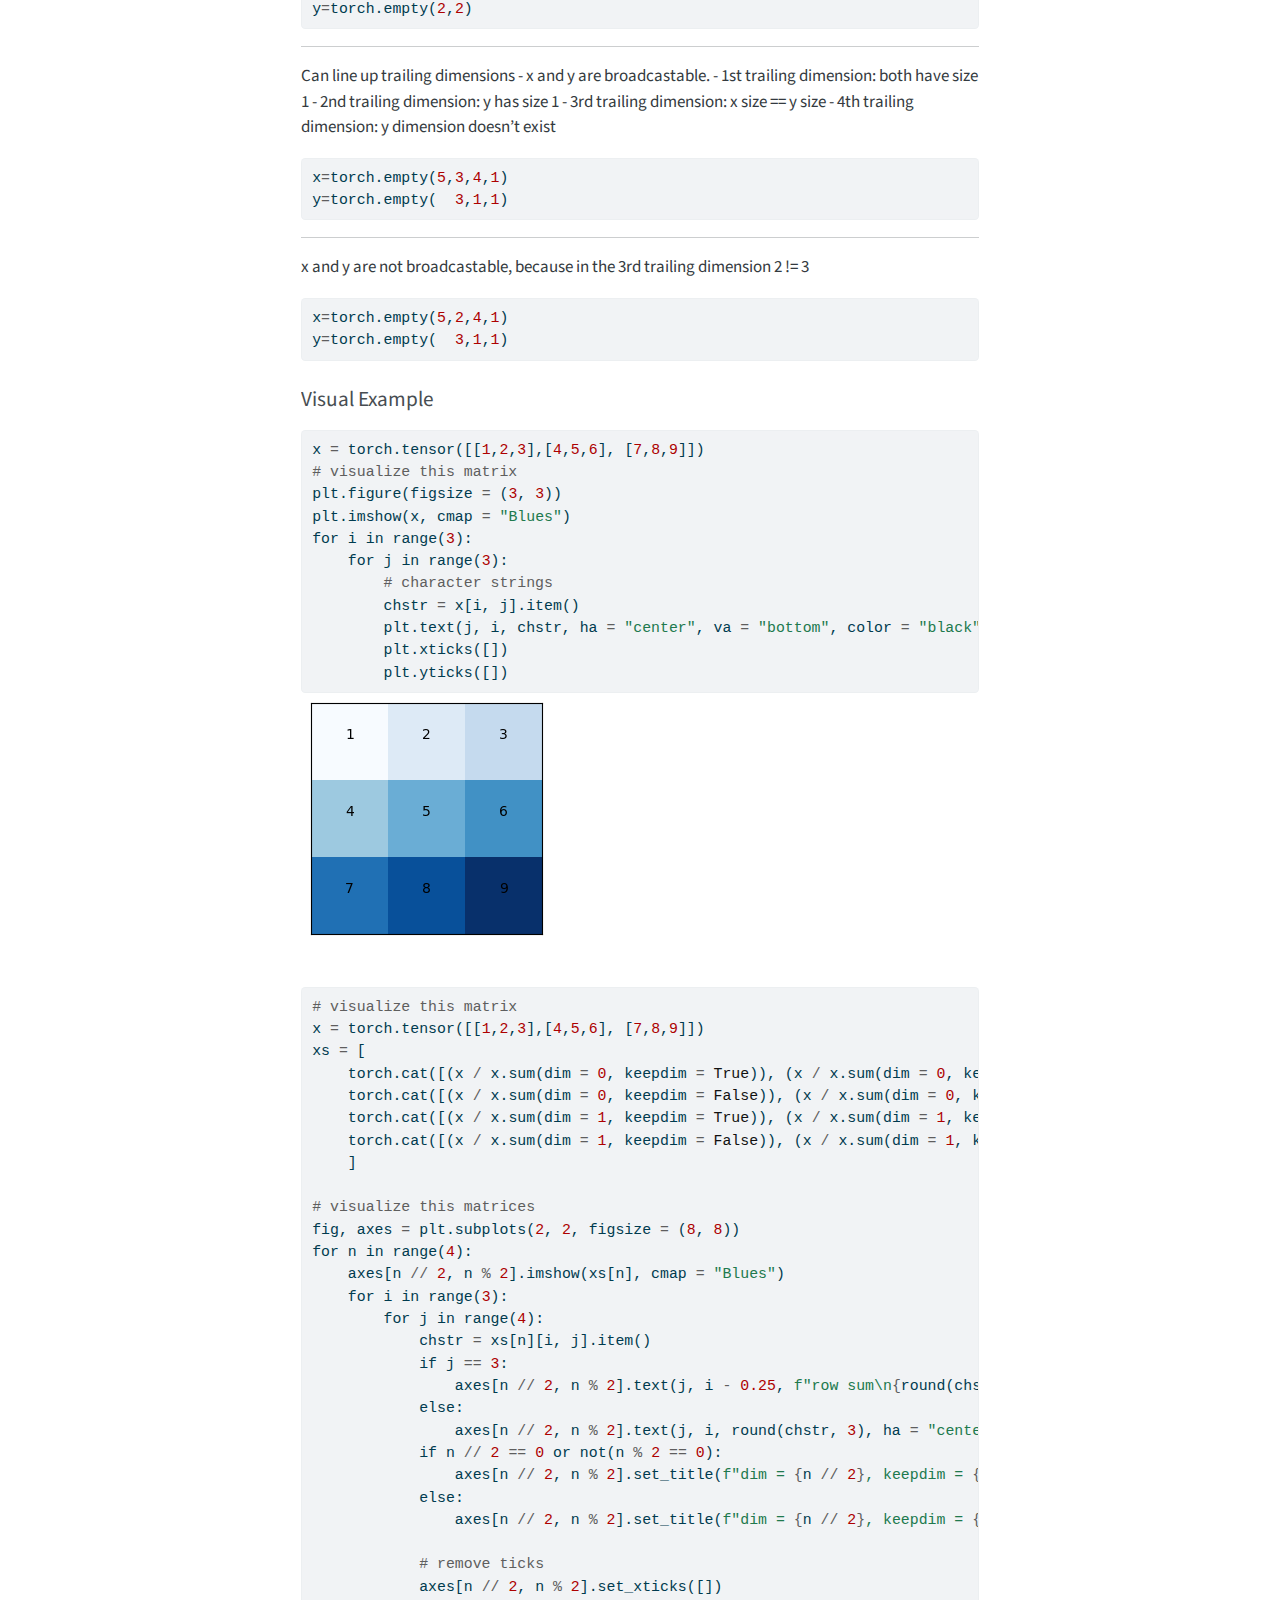
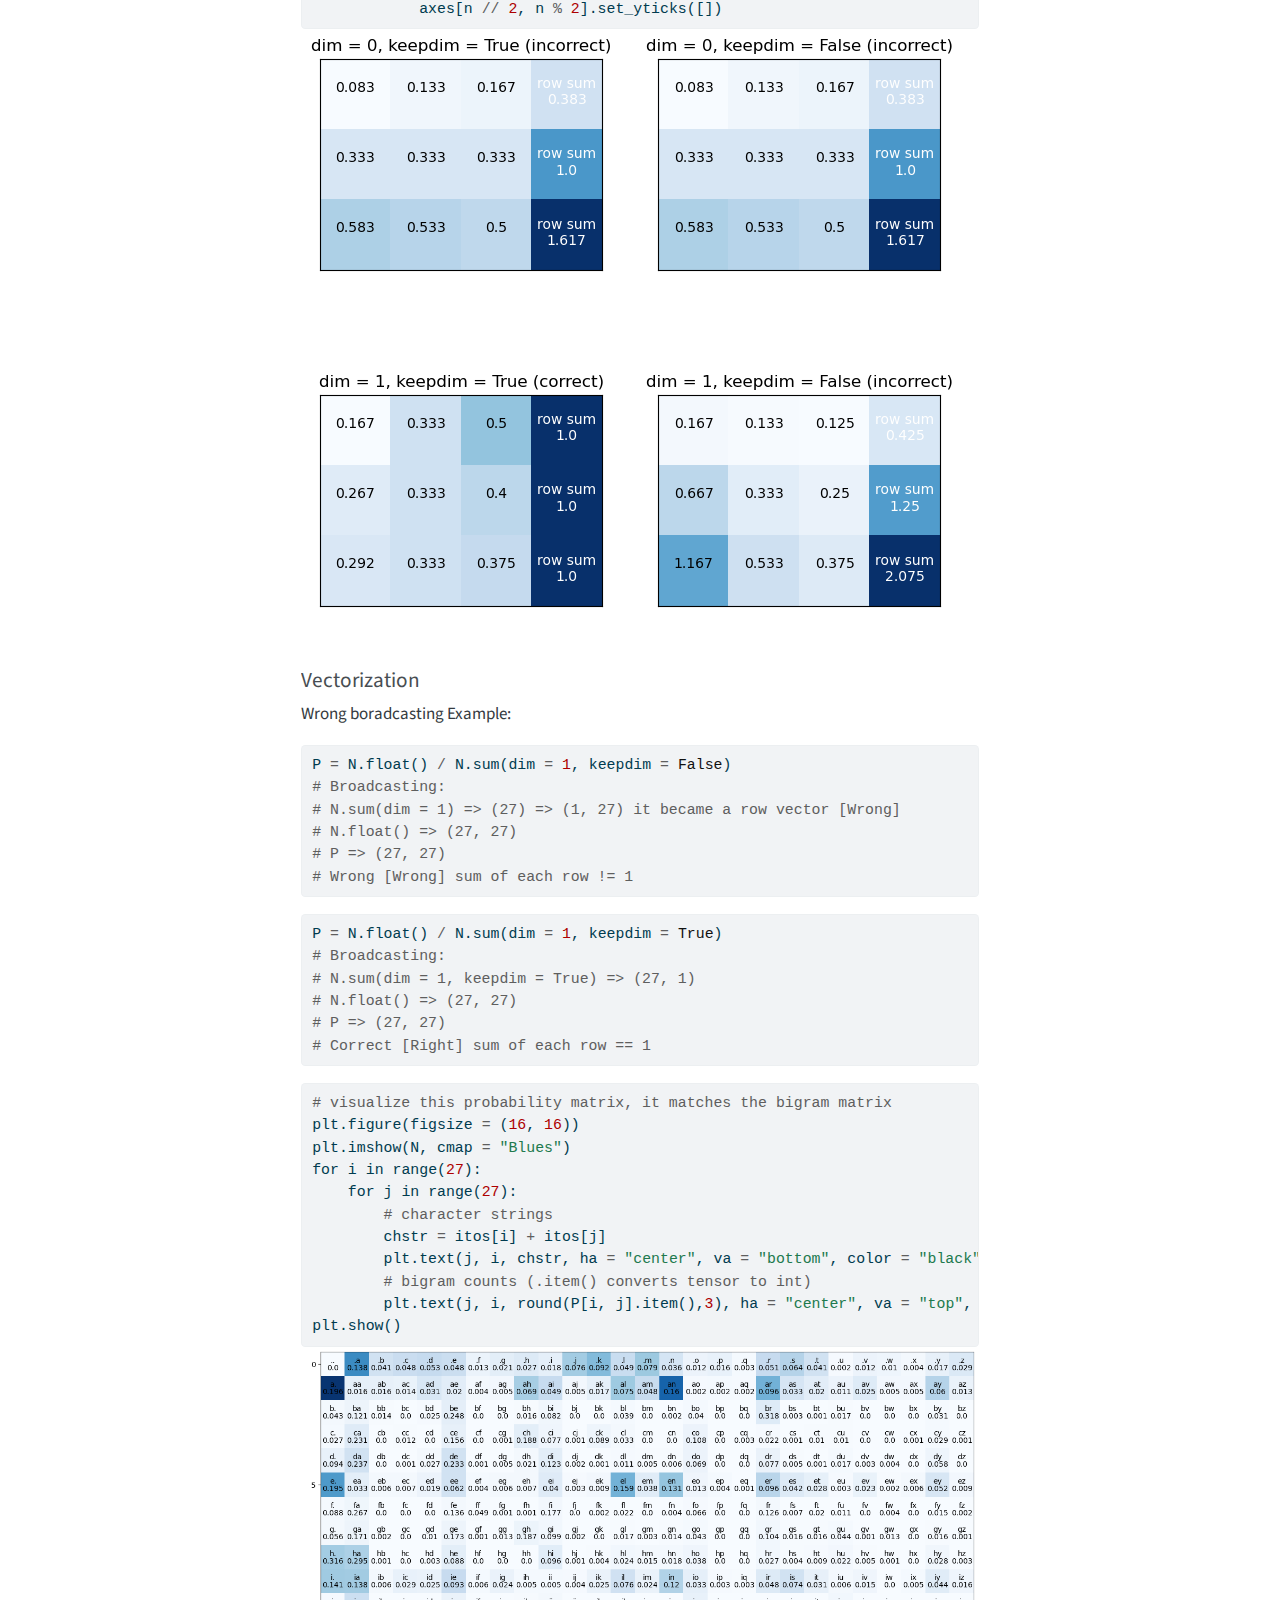
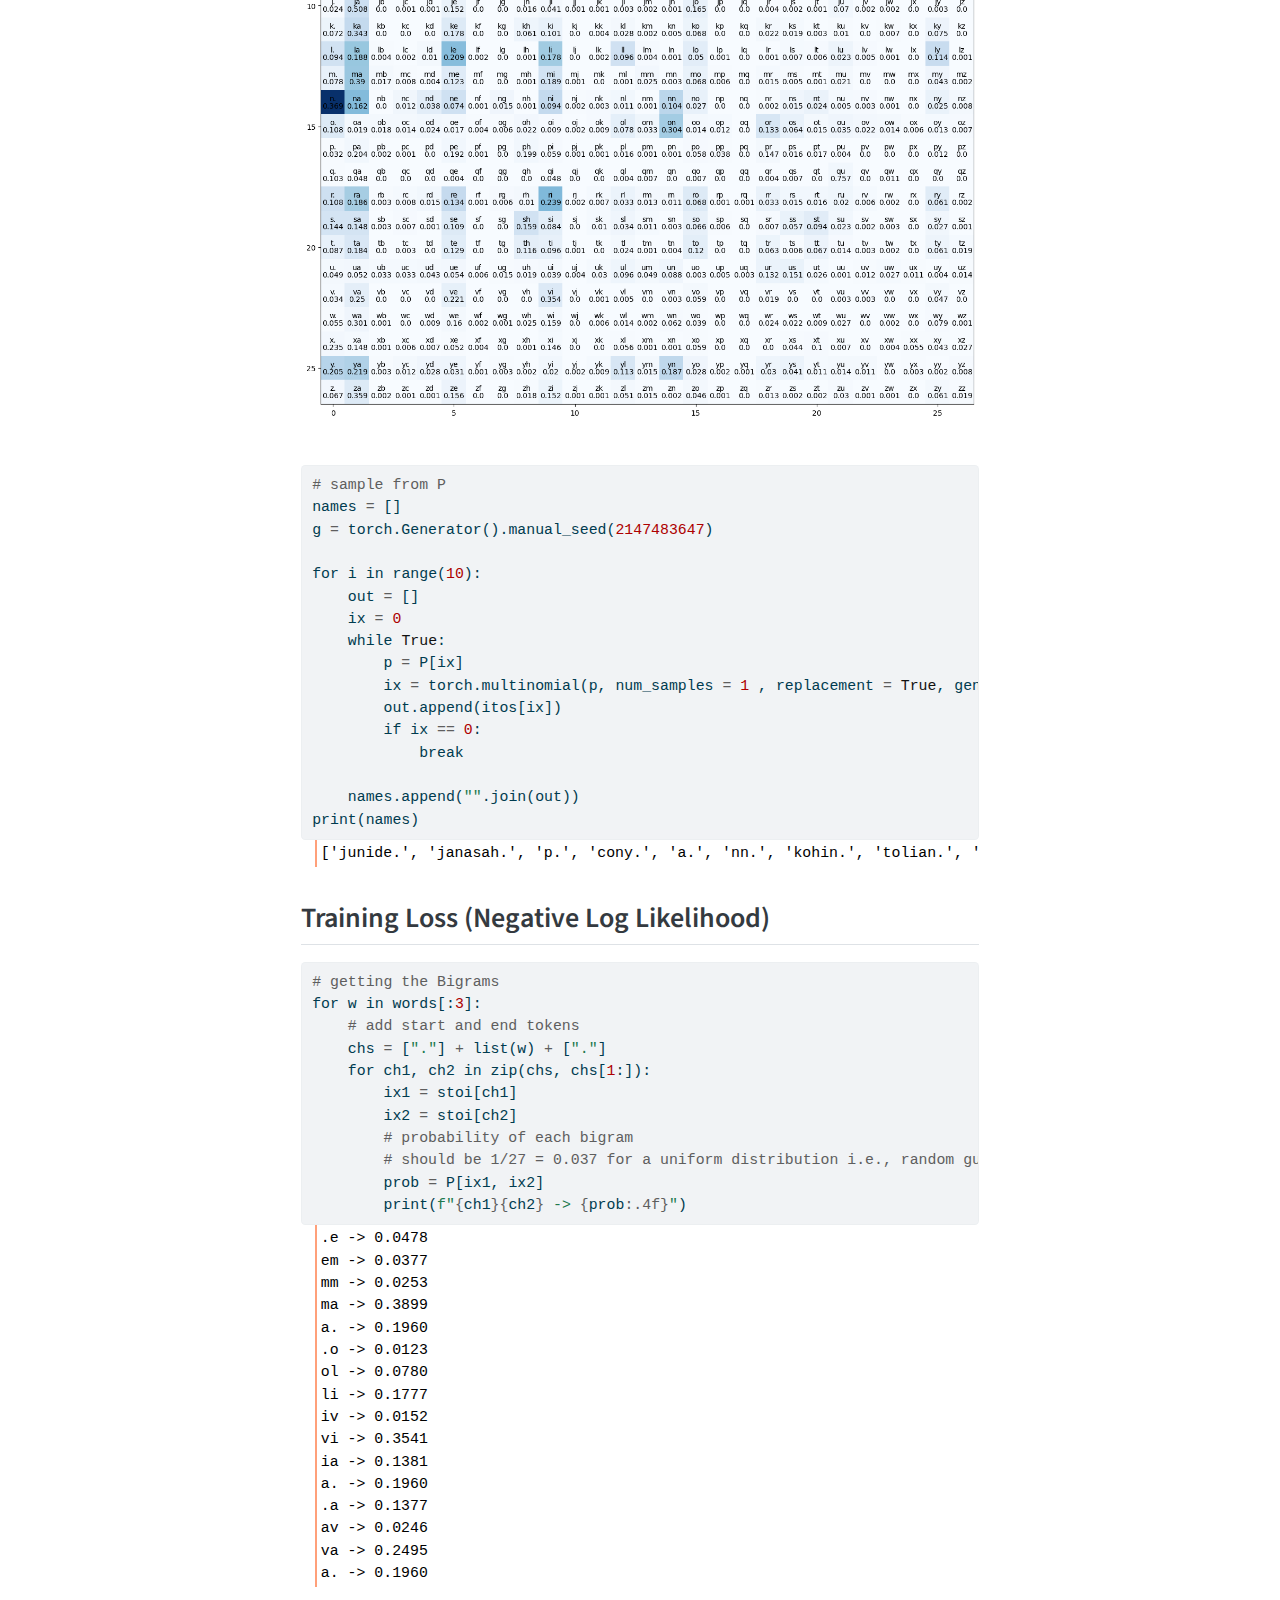
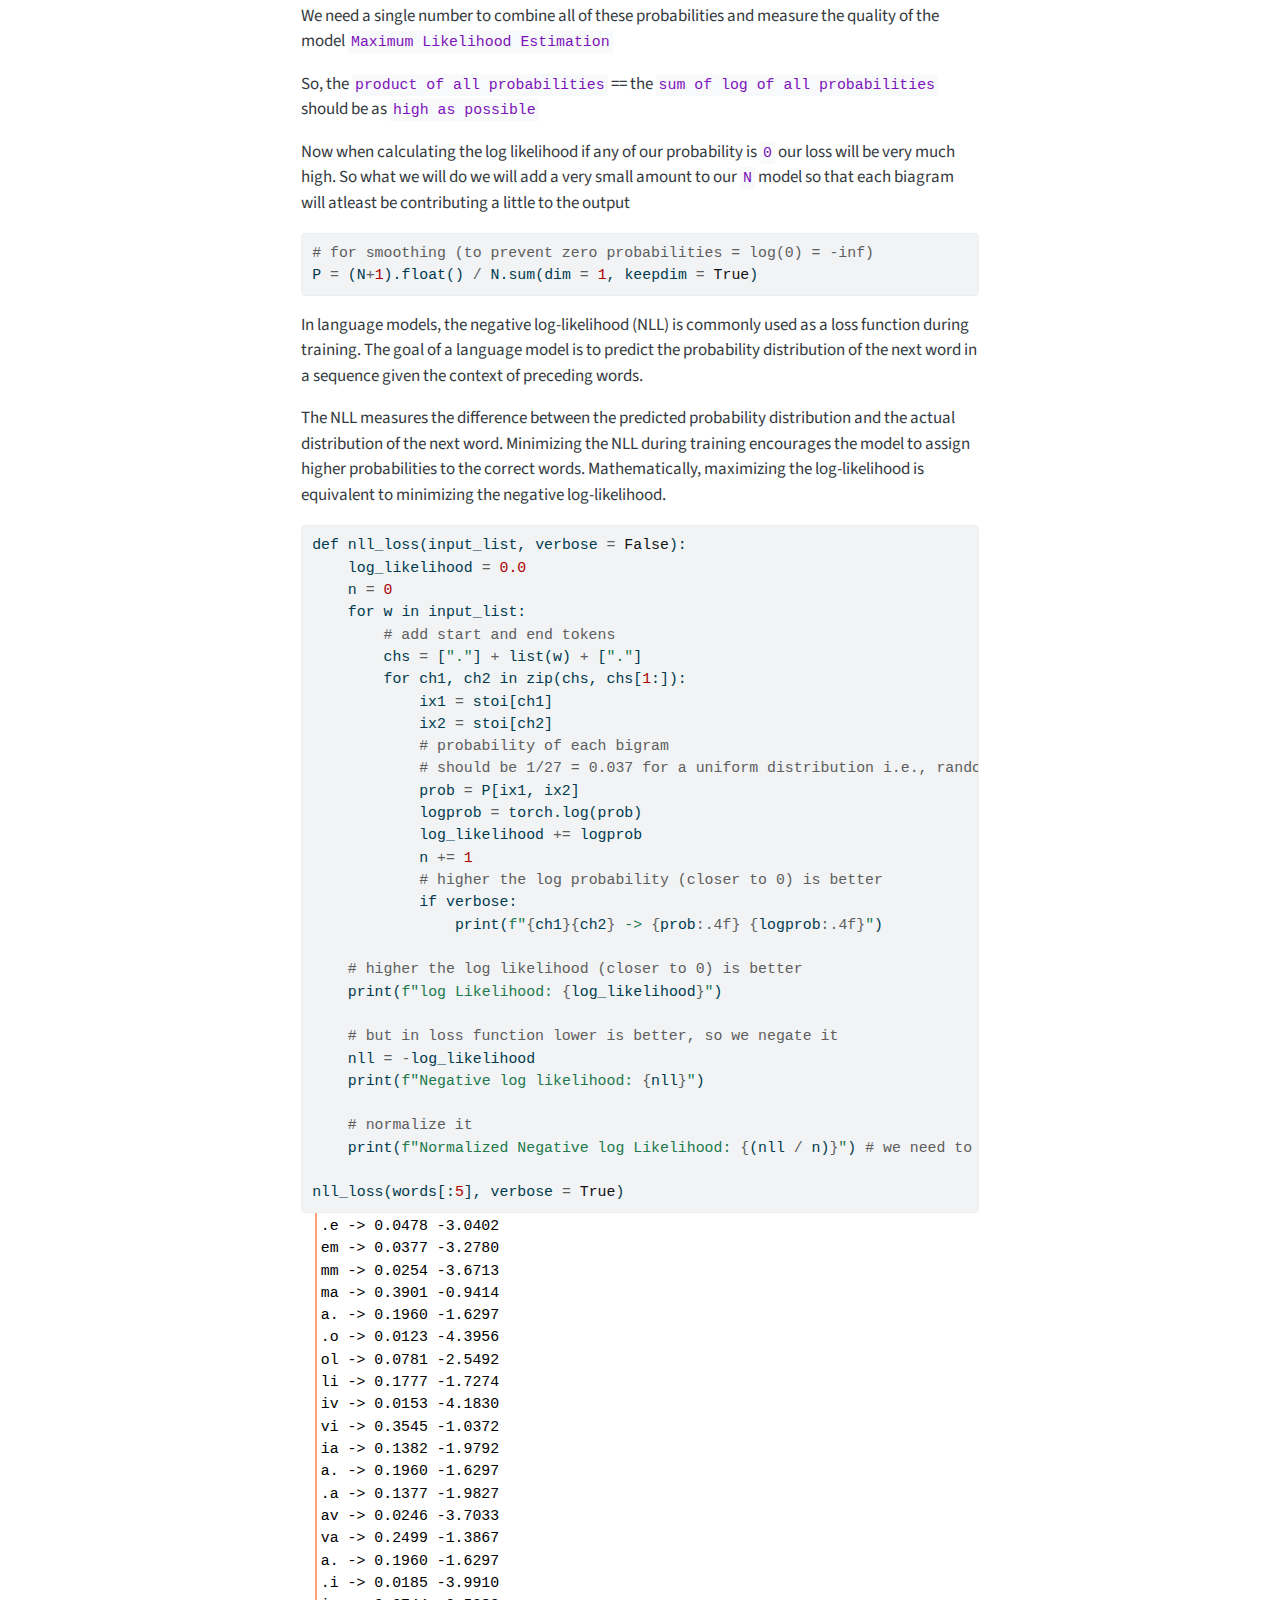
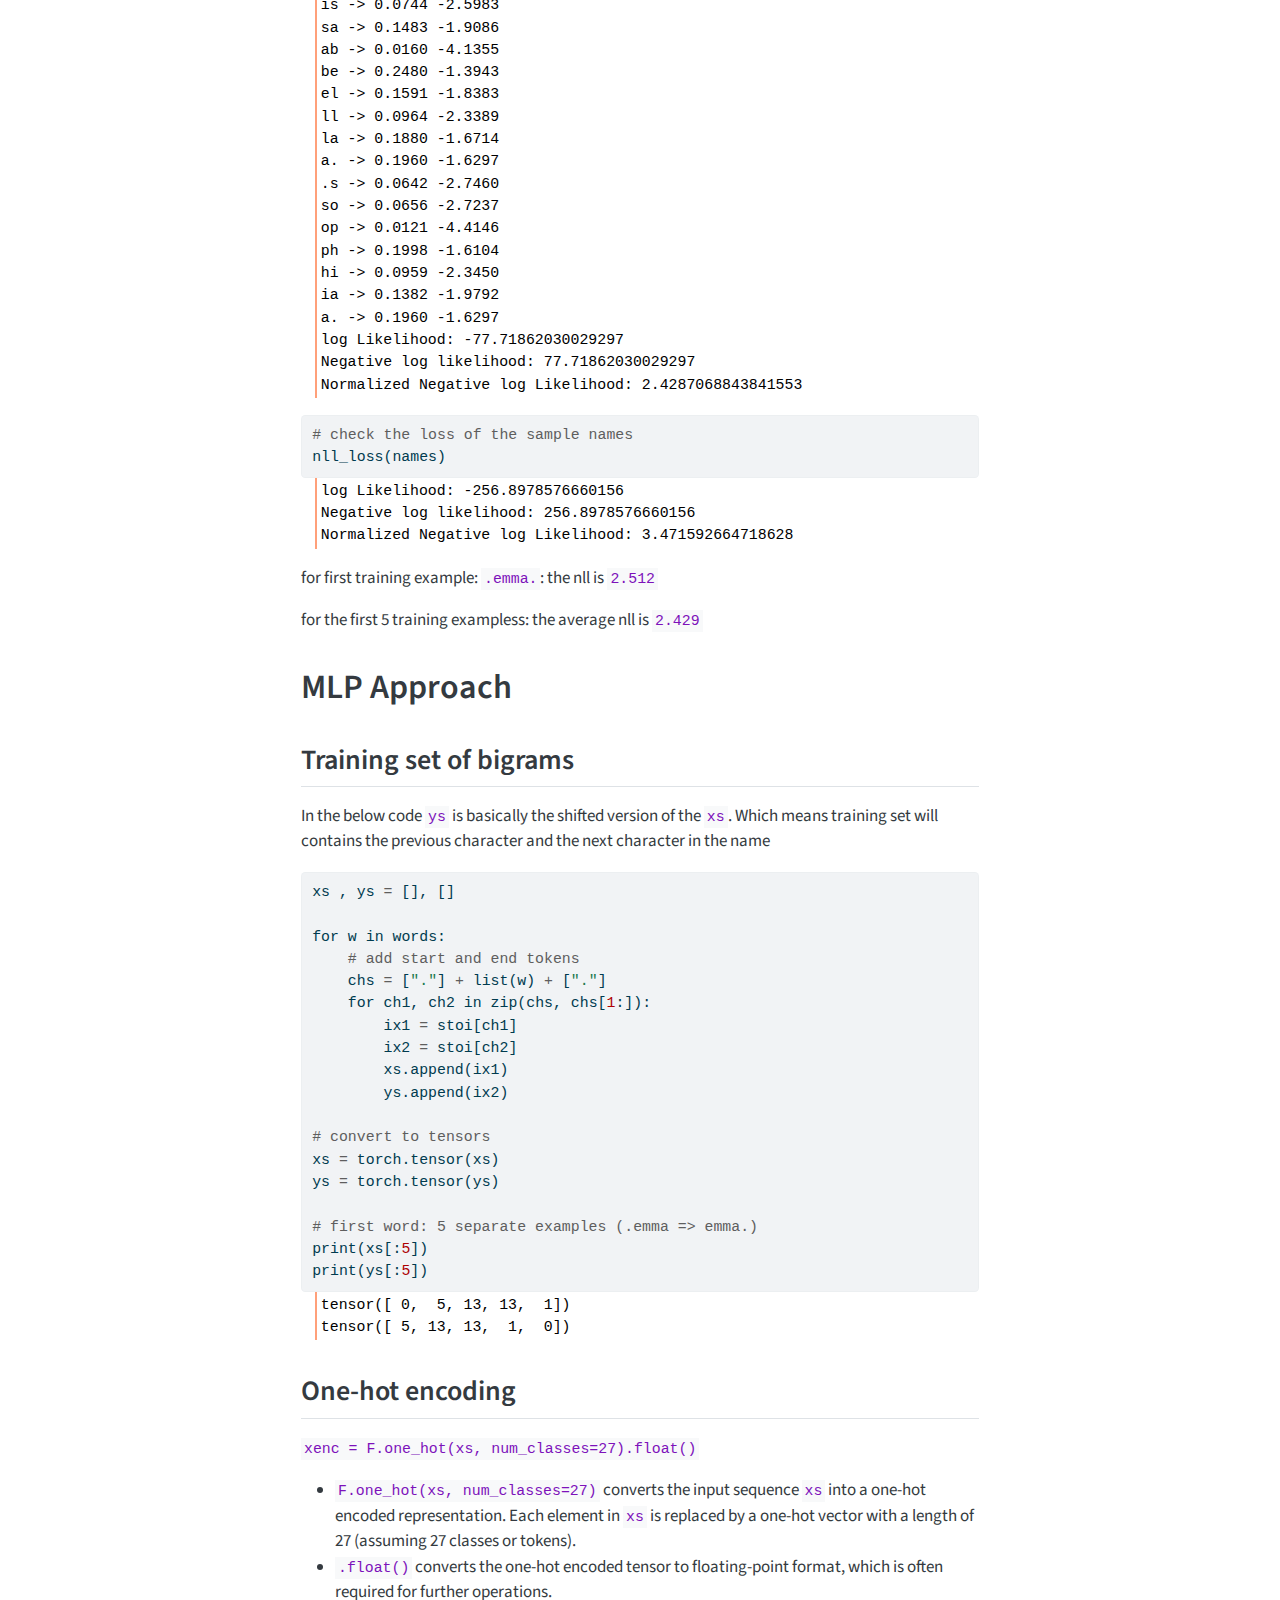
==== commit af4e12a2: "cahnges" ====
--- a/docs/bigram.html
+++ b/docs/bigram.html
@@ -2,7 +2,7 @@
 <html xmlns="http://www.w3.org/1999/xhtml" lang="en" xml:lang="en"><head>
 
 <meta charset="utf-8">
-<meta name="generator" content="quarto-1.3.450">
+<meta name="generator" content="quarto-1.4.549">
 
 <meta name="viewport" content="width=device-width, initial-scale=1.0, user-scalable=yes">
 
@@ -23,7 +23,7 @@
 }
 /* CSS for syntax highlighting */
 pre > code.sourceCode { white-space: pre; position: relative; }
-pre > code.sourceCode > span { display: inline-block; line-height: 1.25; }
+pre > code.sourceCode > span { line-height: 1.25; }
 pre > code.sourceCode > span:empty { height: 1.2em; }
 .sourceCode { overflow: visible; }
 code.sourceCode > span { color: inherit; text-decoration: inherit; }
@@ -80,7 +80,13 @@
   "collapse-after": 3,
   "panel-placement": "end",
   "type": "overlay",
-  "limit": 20,
+  "limit": 50,
+  "keyboard-shortcut": [
+    "f",
+    "/",
+    "s"
+  ],
+  "show-item-context": false,
   "language": {
     "search-no-results-text": "No results",
     "search-matching-documents-text": "matching documents",
@@ -89,6 +95,7 @@
     "search-more-match-text": "more match in this document",
     "search-more-matches-text": "more matches in this document",
     "search-clear-button-title": "Clear",
+    "search-text-placeholder": "",
     "search-detached-cancel-button-title": "Cancel",
     "search-submit-button-title": "Submit",
     "search-label": "Search"
@@ -99,49 +106,43 @@
 <link rel="stylesheet" href="styles.css">
 <meta property="og:title" content="c_code_gen - Bigram Language Model Character Level">
 <meta property="og:description" content="Basic Introduction of Bigram character-level language model which is one of the first topics to learn when learning about language models.">
-<meta property="og:image" content="https://moneebullah25.github.io/c_code_gen/00_bigram_files/figure-html/cell-9-output-1.png">
-<meta property="og:site-name" content="c_code_gen">
-<meta property="og:image:height" content="1275">
-<meta property="og:image:width" content="1289">
+<meta property="og:site_name" content="c_code_gen">
 <meta name="twitter:title" content="c_code_gen - Bigram Language Model Character Level">
 <meta name="twitter:description" content="Basic Introduction of Bigram character-level language model which is one of the first topics to learn when learning about language models.">
-<meta name="twitter:image" content="https://moneebullah25.github.io/c_code_gen/00_bigram_files/figure-html/cell-9-output-1.png">
-<meta name="twitter:image-height" content="1275">
-<meta name="twitter:image-width" content="1289">
-<meta name="twitter:card" content="summary_large_image">
+<meta name="twitter:card" content="summary">
 </head>
 
 <body class="nav-sidebar floating nav-fixed">
 
 <div id="quarto-search-results"></div>
   <header id="quarto-header" class="headroom fixed-top">
-    <nav class="navbar navbar-expand-lg navbar-dark ">
+    <nav class="navbar navbar-expand-lg " data-bs-theme="dark">
       <div class="navbar-container container-fluid">
-      <div class="navbar-brand-container">
+      <div class="navbar-brand-container mx-auto">
     <a class="navbar-brand" href="./index.html">
     <span class="navbar-title">c_code_gen</span>
     </a>
   </div>
-        <div class="quarto-navbar-tools ms-auto">
+        <div class="quarto-navbar-tools">
 </div>
           <div id="quarto-search" class="" title="Search"></div>
       </div> <!-- /container-fluid -->
     </nav>
   <nav class="quarto-secondary-nav">
     <div class="container-fluid d-flex">
-      <button type="button" class="quarto-btn-toggle btn" data-bs-toggle="collapse" data-bs-target="#quarto-sidebar,#quarto-sidebar-glass" aria-controls="quarto-sidebar" aria-expanded="false" aria-label="Toggle sidebar navigation" onclick="if (window.quartoToggleHeadroom) { window.quartoToggleHeadroom(); }">
+      <button type="button" class="quarto-btn-toggle btn" data-bs-toggle="collapse" data-bs-target=".quarto-sidebar-collapse-item" aria-controls="quarto-sidebar" aria-expanded="false" aria-label="Toggle sidebar navigation" onclick="if (window.quartoToggleHeadroom) { window.quartoToggleHeadroom(); }">
         <i class="bi bi-layout-text-sidebar-reverse"></i>
       </button>
-      <nav class="quarto-page-breadcrumbs" aria-label="breadcrumb"><ol class="breadcrumb"><li class="breadcrumb-item"><a href="./bigram.html">Bigram Language Model Character Level</a></li></ol></nav>
-      <a class="flex-grow-1" role="button" data-bs-toggle="collapse" data-bs-target="#quarto-sidebar,#quarto-sidebar-glass" aria-controls="quarto-sidebar" aria-expanded="false" aria-label="Toggle sidebar navigation" onclick="if (window.quartoToggleHeadroom) { window.quartoToggleHeadroom(); }">      
-      </a>
+        <nav class="quarto-page-breadcrumbs" aria-label="breadcrumb"><ol class="breadcrumb"><li class="breadcrumb-item"><a href="./bigram.html">Bigram Language Model Character Level</a></li></ol></nav>
+        <a class="flex-grow-1" role="button" data-bs-toggle="collapse" data-bs-target=".quarto-sidebar-collapse-item" aria-controls="quarto-sidebar" aria-expanded="false" aria-label="Toggle sidebar navigation" onclick="if (window.quartoToggleHeadroom) { window.quartoToggleHeadroom(); }">      
+        </a>
     </div>
   </nav>
 </header>
 <!-- content -->
 <div id="quarto-content" class="quarto-container page-columns page-rows-contents page-layout-article page-navbar">
 <!-- sidebar -->
-  <nav id="quarto-sidebar" class="sidebar collapse collapse-horizontal sidebar-navigation floating overflow-auto">
+  <nav id="quarto-sidebar" class="sidebar collapse collapse-horizontal quarto-sidebar-collapse-item sidebar-navigation floating overflow-auto">
     <div class="sidebar-menu-container"> 
     <ul class="list-unstyled mt-1">
         <li class="sidebar-item">
@@ -201,7 +202,7 @@
     </ul>
     </div>
 </nav>
-<div id="quarto-sidebar-glass" data-bs-toggle="collapse" data-bs-target="#quarto-sidebar,#quarto-sidebar-glass"></div>
+<div id="quarto-sidebar-glass" class="quarto-sidebar-collapse-item" data-bs-toggle="collapse" data-bs-target=".quarto-sidebar-collapse-item"></div>
 <!-- margin-sidebar -->
     <div id="quarto-margin-sidebar" class="sidebar margin-sidebar">
         <nav id="TOC" role="doc-toc" class="toc-active">
@@ -235,7 +236,7 @@
   <li><a href="#sampling-from-the-model-1" id="toc-sampling-from-the-model-1" class="nav-link" data-scroll-target="#sampling-from-the-model-1">Sampling from the model</a></li>
   </ul></li>
   </ul>
-<div class="toc-actions"><div><i class="bi bi-github"></i></div><div class="action-links"><p><a href="https://github.com/moneebullah25/c_code_gen/issues/new" class="toc-action">Report an issue</a></p></div></div></nav>
+<div class="toc-actions"><ul><li><a href="https://github.com/moneebullah25/c_code_gen/issues/new" class="toc-action"><i class="bi bi-github"></i>Report an issue</a></li></ul></div></nav>
     </div>
 <!-- main -->
 <main class="content" id="quarto-document-content">
@@ -260,16 +261,18 @@
   </div>
   
 
+
 </header>
 
+
 <!-- WARNING: THIS FILE WAS AUTOGENERATED! DO NOT EDIT! -->
-<div class="cell" data-execution_count="2">
+<div id="5b96d051-d266-4ff7-ae88-8dca91117e9f" class="cell" data-execution_count="2">
 <div class="sourceCode cell-code" id="cb1"><pre class="sourceCode python code-with-copy"><code class="sourceCode python"><span id="cb1-1"><a href="#cb1-1" aria-hidden="true" tabindex="-1"></a><span class="im">import</span> torch</span>
 <span id="cb1-2"><a href="#cb1-2" aria-hidden="true" tabindex="-1"></a><span class="im">import</span> matplotlib.pyplot <span class="im">as</span> plt</span>
 <span id="cb1-3"><a href="#cb1-3" aria-hidden="true" tabindex="-1"></a><span class="im">import</span> torch.nn.functional <span class="im">as</span> F</span></code><button title="Copy to Clipboard" class="code-copy-button"><i class="bi"></i></button></pre></div>
 </div>
 <p>Reading the names from the <code>names.txt</code> which contains the names in lowercase, separated by new line. Dataset is downloaded from <code>https://raw.githubusercontent.com/karpathy/makemore/master/names.txt</code></p>
-<div class="cell" data-execution_count="99">
+<div id="f75bc273-577c-4b1c-b88d-3295f322b417" class="cell" data-execution_count="99">
 <div class="sourceCode cell-code" id="cb2"><pre class="sourceCode python code-with-copy"><code class="sourceCode python"><span id="cb2-1"><a href="#cb2-1" aria-hidden="true" tabindex="-1"></a>words <span class="op">=</span> <span class="bu">open</span>(<span class="st">"names.txt"</span>, <span class="st">"r"</span>).read().splitlines()</span>
 <span id="cb2-2"><a href="#cb2-2" aria-hidden="true" tabindex="-1"></a></span>
 <span id="cb2-3"><a href="#cb2-3" aria-hidden="true" tabindex="-1"></a><span class="co"># Exploring</span></span>
@@ -288,7 +291,7 @@
 <p>It uses the <code>previous</code> word/charachter to predict the <code>next</code> word/character. It is a simple model but it is a good starting point to understand the problem.</p>
 <section id="bigram-dictionary" class="level2">
 <h2 class="anchored" data-anchor-id="bigram-dictionary">Bigram Dictionary</h2>
-<div class="cell" data-execution_count="100">
+<div id="a6d58ab8-3ba1-4eec-a1ca-911371dde478" class="cell" data-execution_count="100">
 <div class="sourceCode cell-code" id="cb4"><pre class="sourceCode python code-with-copy"><code class="sourceCode python"><span id="cb4-1"><a href="#cb4-1" aria-hidden="true" tabindex="-1"></a><span class="co"># getting the Bigrams</span></span>
 <span id="cb4-2"><a href="#cb4-2" aria-hidden="true" tabindex="-1"></a>b <span class="op">=</span> {}</span>
 <span id="cb4-3"><a href="#cb4-3" aria-hidden="true" tabindex="-1"></a><span class="cf">for</span> w <span class="kw">in</span> words:</span>
@@ -303,7 +306,7 @@
 </div>
 <p>We initially used <code>&lt;S&gt;</code> and <code>&lt;E&gt;</code> as the start and end token respectively. But this approach is not useful enough because we can’t have a character that starts before <code>&lt;S&gt;</code> so in the N lookup table there will be a complete row which have 0’s in it.</p>
 <p>However instead of using <code>&lt;S&gt;</code> and <code>&lt;E&gt;</code>, we later substitue it for a single <code>.</code> character which indicates both the start and the end and make slight improvement in our code.</p>
-<div class="cell" data-execution_count="101">
+<div id="af1f1229-2980-4865-a086-69294c611359" class="cell" data-execution_count="101">
 <div class="sourceCode cell-code" id="cb5"><pre class="sourceCode python code-with-copy"><code class="sourceCode python"><span id="cb5-1"><a href="#cb5-1" aria-hidden="true" tabindex="-1"></a><span class="co"># print the most common bigrams in the data (sort by value)</span></span>
 <span id="cb5-2"><a href="#cb5-2" aria-hidden="true" tabindex="-1"></a><span class="bu">sorted</span>(b.items(), key <span class="op">=</span> <span class="kw">lambda</span> kv: kv[<span class="dv">1</span>], reverse <span class="op">=</span> <span class="va">True</span>)[:<span class="dv">10</span>]</span></code><button title="Copy to Clipboard" class="code-copy-button"><i class="bi"></i></button></pre></div>
 <div class="cell-output cell-output-display" data-execution_count="101">
@@ -323,11 +326,11 @@
 <section id="bigram-2d-tensor" class="level2">
 <h2 class="anchored" data-anchor-id="bigram-2d-tensor">Bigram 2D Tensor</h2>
 <p>We are declaring a tensor which we will use to store the counts of our bigrams</p>
-<div class="cell" data-execution_count="102">
+<div id="e1c55cd1-fff1-4510-ae37-271f80a008a9" class="cell" data-execution_count="102">
 <div class="sourceCode cell-code" id="cb7"><pre class="sourceCode python code-with-copy"><code class="sourceCode python"><span id="cb7-1"><a href="#cb7-1" aria-hidden="true" tabindex="-1"></a>N <span class="op">=</span> torch.zeros(<span class="dv">28</span>, <span class="dv">28</span>, dtype <span class="op">=</span> torch.int32)</span></code><button title="Copy to Clipboard" class="code-copy-button"><i class="bi"></i></button></pre></div>
 </div>
 <p>Now we can’t pass string data to our model we need to convert the characters to the number. Why characters? because it is a character level language model <code>Bigram</code> which means we will feed one character to our model and it will try to predict the next character in a sequence. We can also pass multiple character to our model but this is not the architecture of <code>Bigram</code>.</p>
-<div class="cell" data-execution_count="103">
+<div id="68206367-4bab-4221-a286-7cbe4a83f3b9" class="cell" data-execution_count="103">
 <div class="sourceCode cell-code" id="cb8"><pre class="sourceCode python code-with-copy"><code class="sourceCode python"><span id="cb8-1"><a href="#cb8-1" aria-hidden="true" tabindex="-1"></a><span class="co"># make a list of characters (a -&gt; z)</span></span>
 <span id="cb8-2"><a href="#cb8-2" aria-hidden="true" tabindex="-1"></a>chars <span class="op">=</span> <span class="bu">sorted</span>(<span class="bu">list</span>(<span class="bu">set</span>(<span class="st">""</span>.join(words))))</span>
 <span id="cb8-3"><a href="#cb8-3" aria-hidden="true" tabindex="-1"></a></span>
@@ -341,7 +344,7 @@
 </div>
 <p>Sample Bigram Language Model – Now basically A bigram language model is a type of language model that predicts the probability of a word in a sequence based on the previous word. Same is true for the character.</p>
 <p>In the word case our vocabulary can be 17000 words or 100000 words based on the size of the problem, which in this case each word is assigned a index to be feed in to the model. But in the character level language model our vocabulary size is total number of character used in our whole dataset which are in this case 26 characters and we append <code>.</code> at the start and end of each name so total of we have 27 characters in our problem so our vocabulary size is 27 characters.</p>
-<div class="cell" data-execution_count="104">
+<div id="b70acd89-cb7d-4bc7-9f18-670bbe62575a" class="cell" data-execution_count="104">
 <div class="sourceCode cell-code" id="cb9"><pre class="sourceCode python code-with-copy"><code class="sourceCode python"><span id="cb9-1"><a href="#cb9-1" aria-hidden="true" tabindex="-1"></a><span class="co"># getting the Bigrams</span></span>
 <span id="cb9-2"><a href="#cb9-2" aria-hidden="true" tabindex="-1"></a><span class="cf">for</span> w <span class="kw">in</span> words:</span>
 <span id="cb9-3"><a href="#cb9-3" aria-hidden="true" tabindex="-1"></a>    <span class="co"># add start and end tokens</span></span>
@@ -352,7 +355,7 @@
 <span id="cb9-8"><a href="#cb9-8" aria-hidden="true" tabindex="-1"></a>        N[ix1, ix2] <span class="op">+=</span> <span class="dv">1</span></span></code><button title="Copy to Clipboard" class="code-copy-button"><i class="bi"></i></button></pre></div>
 </div>
 <p>Plotting Counts</p>
-<div class="cell" data-execution_count="105">
+<div id="5bc06d83-fe68-4f43-b20d-7469f3058378" class="cell" data-execution_count="105">
 <div class="sourceCode cell-code" id="cb10"><pre class="sourceCode python code-with-copy"><code class="sourceCode python"><span id="cb10-1"><a href="#cb10-1" aria-hidden="true" tabindex="-1"></a><span class="co"># visualize this matrix</span></span>
 <span id="cb10-2"><a href="#cb10-2" aria-hidden="true" tabindex="-1"></a>plt.figure(figsize <span class="op">=</span> (<span class="dv">16</span>, <span class="dv">16</span>))</span>
 <span id="cb10-3"><a href="#cb10-3" aria-hidden="true" tabindex="-1"></a>plt.imshow(N, cmap <span class="op">=</span> <span class="st">"Blues"</span>)</span>
@@ -365,7 +368,11 @@
 <span id="cb10-10"><a href="#cb10-10" aria-hidden="true" tabindex="-1"></a>        plt.text(j, i, N[i, j].item(), ha <span class="op">=</span> <span class="st">"center"</span>, va <span class="op">=</span> <span class="st">"top"</span>, color <span class="op">=</span> <span class="st">"black"</span>)</span>
 <span id="cb10-11"><a href="#cb10-11" aria-hidden="true" tabindex="-1"></a>plt.show()</span></code><button title="Copy to Clipboard" class="code-copy-button"><i class="bi"></i></button></pre></div>
 <div class="cell-output cell-output-display">
-<p><img src="00_bigram_files/figure-html/cell-9-output-1.png" class="img-fluid"></p>
+<div>
+<figure class="figure">
+<p><img src="00_bigram_files/figure-html/cell-9-output-1.png" class="img-fluid figure-img"></p>
+</figure>
+</div>
 </div>
 </div>
 <section id="fixing-zero-row-and-column-problem" class="level3">
@@ -387,10 +394,10 @@
 <span id="cb13-3"><a href="#cb13-3" aria-hidden="true" tabindex="-1"></a><span class="co"># make a dictionary of index to character</span></span>
 <span id="cb13-4"><a href="#cb13-4" aria-hidden="true" tabindex="-1"></a>itos <span class="op">=</span> {i: ch <span class="cf">for</span> (ch, i) <span class="kw">in</span> stoi.items()}</span></code><button title="Copy to Clipboard" class="code-copy-button"><i class="bi"></i></button></pre></div>
 <p>This time we are taking <code>27</code> characters because we are using <code>.</code> character at the start and at the end of each name</p>
-<div class="cell" data-execution_count="106">
+<div id="919ee1e5-269a-4a5f-8b56-9ba532f21fe9" class="cell" data-execution_count="106">
 <div class="sourceCode cell-code" id="cb14"><pre class="sourceCode python code-with-copy"><code class="sourceCode python"><span id="cb14-1"><a href="#cb14-1" aria-hidden="true" tabindex="-1"></a>N <span class="op">=</span> torch.zeros(<span class="dv">27</span>, <span class="dv">27</span>, dtype <span class="op">=</span> torch.int32)</span></code><button title="Copy to Clipboard" class="code-copy-button"><i class="bi"></i></button></pre></div>
 </div>
-<div class="cell" data-execution_count="107">
+<div id="2f13ecca-0e83-49aa-92ee-cef7a9dbd3bb" class="cell" data-execution_count="107">
 <div class="sourceCode cell-code" id="cb15"><pre class="sourceCode python code-with-copy"><code class="sourceCode python"><span id="cb15-1"><a href="#cb15-1" aria-hidden="true" tabindex="-1"></a><span class="co"># make a list of characters (a -&gt; z)</span></span>
 <span id="cb15-2"><a href="#cb15-2" aria-hidden="true" tabindex="-1"></a>chars <span class="op">=</span> <span class="bu">sorted</span>(<span class="bu">list</span>(<span class="bu">set</span>(<span class="st">""</span>.join(words))))</span>
 <span id="cb15-3"><a href="#cb15-3" aria-hidden="true" tabindex="-1"></a></span>
@@ -403,7 +410,7 @@
 <span id="cb15-10"><a href="#cb15-10" aria-hidden="true" tabindex="-1"></a>itos <span class="op">=</span> {i: ch <span class="cf">for</span> (ch, i) <span class="kw">in</span> stoi.items()} <span class="co"># integer as key, alphabet as value</span></span></code><button title="Copy to Clipboard" class="code-copy-button"><i class="bi"></i></button></pre></div>
 </div>
 <p>In the below code we are counting out of total <code>27*27</code> pairs of bigrams, how many times each bigram appeared in our names dataset. Also note than we append <code>.</code> character at the start and at the end of each name.</p>
-<div class="cell" data-execution_count="108">
+<div id="e78777b1-943d-4a4f-a281-cda42457915a" class="cell" data-execution_count="108">
 <div class="sourceCode cell-code" id="cb16"><pre class="sourceCode python code-with-copy"><code class="sourceCode python"><span id="cb16-1"><a href="#cb16-1" aria-hidden="true" tabindex="-1"></a><span class="co"># getting the Bigrams</span></span>
 <span id="cb16-2"><a href="#cb16-2" aria-hidden="true" tabindex="-1"></a><span class="cf">for</span> w <span class="kw">in</span> words:</span>
 <span id="cb16-3"><a href="#cb16-3" aria-hidden="true" tabindex="-1"></a>    <span class="co"># add start and end tokens</span></span>
@@ -414,7 +421,7 @@
 <span id="cb16-8"><a href="#cb16-8" aria-hidden="true" tabindex="-1"></a>        N[ix1, ix2] <span class="op">+=</span> <span class="dv">1</span></span></code><button title="Copy to Clipboard" class="code-copy-button"><i class="bi"></i></button></pre></div>
 </div>
 <p>Plotting the Counts</p>
-<div class="cell" data-execution_count="109">
+<div id="84bb55a1-e8f0-4fe3-90d9-6fde95df65e4" class="cell" data-execution_count="109">
 <div class="sourceCode cell-code" id="cb17"><pre class="sourceCode python code-with-copy"><code class="sourceCode python"><span id="cb17-1"><a href="#cb17-1" aria-hidden="true" tabindex="-1"></a><span class="co"># visualize this matrix</span></span>
 <span id="cb17-2"><a href="#cb17-2" aria-hidden="true" tabindex="-1"></a>plt.figure(figsize <span class="op">=</span> (<span class="dv">16</span>, <span class="dv">16</span>))</span>
 <span id="cb17-3"><a href="#cb17-3" aria-hidden="true" tabindex="-1"></a>plt.imshow(N, cmap <span class="op">=</span> <span class="st">"Blues"</span>)</span>
@@ -427,7 +434,11 @@
 <span id="cb17-10"><a href="#cb17-10" aria-hidden="true" tabindex="-1"></a>        plt.text(j, i, N[i, j].item(), ha <span class="op">=</span> <span class="st">"center"</span>, va <span class="op">=</span> <span class="st">"top"</span>, color <span class="op">=</span> <span class="st">"black"</span>)</span>
 <span id="cb17-11"><a href="#cb17-11" aria-hidden="true" tabindex="-1"></a>plt.show()</span></code><button title="Copy to Clipboard" class="code-copy-button"><i class="bi"></i></button></pre></div>
 <div class="cell-output cell-output-display">
-<p><img src="00_bigram_files/figure-html/cell-13-output-1.png" class="img-fluid"></p>
+<div>
+<figure class="figure">
+<p><img src="00_bigram_files/figure-html/cell-13-output-1.png" class="img-fluid figure-img"></p>
+</figure>
+</div>
 </div>
 </div>
 <p>Notice: - <code>..</code> is <code>zero</code>, since we don’t have <code>empty</code> words - the first <code>row</code> is <code>start</code> words - the first <code>column</code> is <code>end</code> words</p>
@@ -435,7 +446,7 @@
 </section>
 <section id="sampling-from-the-model" class="level2">
 <h2 class="anchored" data-anchor-id="sampling-from-the-model">Sampling from the model</h2>
-<div class="cell" data-execution_count="110">
+<div id="f80ce187-2b51-43fd-9094-62888cfb77b6" class="cell" data-execution_count="110">
 <div class="sourceCode cell-code" id="cb18"><pre class="sourceCode python code-with-copy"><code class="sourceCode python"><span id="cb18-1"><a href="#cb18-1" aria-hidden="true" tabindex="-1"></a><span class="co"># probability of the first character</span></span>
 <span id="cb18-2"><a href="#cb18-2" aria-hidden="true" tabindex="-1"></a>p <span class="op">=</span> N[<span class="dv">0</span>].<span class="bu">float</span>() <span class="op">/</span> N[<span class="dv">0</span>].<span class="bu">sum</span>()</span>
 <span id="cb18-3"><a href="#cb18-3" aria-hidden="true" tabindex="-1"></a>p</span></code><button title="Copy to Clipboard" class="code-copy-button"><i class="bi"></i></button></pre></div>
@@ -446,13 +457,13 @@
 </div>
 </div>
 <p>Probability that any of the <code>27 characters</code> can be the first character is <code>1</code></p>
-<div class="cell" data-execution_count="111">
+<div id="22e50907-975c-491a-a280-2bbfc0283afd" class="cell" data-execution_count="111">
 <div class="sourceCode cell-code" id="cb20"><pre class="sourceCode python code-with-copy"><code class="sourceCode python"><span id="cb20-1"><a href="#cb20-1" aria-hidden="true" tabindex="-1"></a>p.<span class="bu">sum</span>()</span></code><button title="Copy to Clipboard" class="code-copy-button"><i class="bi"></i></button></pre></div>
 <div class="cell-output cell-output-display" data-execution_count="111">
 <pre><code>tensor(1.)</code></pre>
 </div>
 </div>
-<div class="cell" data-execution_count="112">
+<div id="fe731151-3b22-42e9-b1e0-9e1b4527fa46" class="cell" data-execution_count="112">
 <div class="sourceCode cell-code" id="cb22"><pre class="sourceCode python code-with-copy"><code class="sourceCode python"><span id="cb22-1"><a href="#cb22-1" aria-hidden="true" tabindex="-1"></a><span class="co"># probability </span></span>
 <span id="cb22-2"><a href="#cb22-2" aria-hidden="true" tabindex="-1"></a>p <span class="op">=</span> N[<span class="dv">0</span>].<span class="bu">float</span>() <span class="op">/</span> N[<span class="dv">0</span>].<span class="bu">sum</span>()</span>
 <span id="cb22-3"><a href="#cb22-3" aria-hidden="true" tabindex="-1"></a></span>
@@ -471,7 +482,7 @@
 <p><code>torch.multinomial</code> Returns a tensor where each row contains <code>num_samples</code> indices sampled from the multinomial probability distribution located in the corresponding row of tensor <code>p</code>.</p>
 <p>So for each row of the character we draw using <code>torch.multinomial</code> we then calculate probability distribution for that row in the loop which undermine our performance</p>
 <p><code>torch.rand</code> Returns a tensor filled with random numbers from a uniform distribution on the interval [0,1)[0,1)</p>
-<div class="cell" data-execution_count="113">
+<div id="d980a5e6-c4ef-4efa-bbf8-b3d6c5e6fbe4" class="cell" data-execution_count="113">
 <div class="sourceCode cell-code" id="cb24"><pre class="sourceCode python code-with-copy"><code class="sourceCode python"><span id="cb24-1"><a href="#cb24-1" aria-hidden="true" tabindex="-1"></a>g <span class="op">=</span> torch.Generator().manual_seed(<span class="dv">2147483647</span>)</span>
 <span id="cb24-2"><a href="#cb24-2" aria-hidden="true" tabindex="-1"></a></span>
 <span id="cb24-3"><a href="#cb24-3" aria-hidden="true" tabindex="-1"></a><span class="cf">for</span> i <span class="kw">in</span> <span class="bu">range</span>(<span class="dv">10</span>):</span>
@@ -510,32 +521,32 @@
 </ul>
 <hr>
 <p>Same shapes are always broadcastable (i.e.&nbsp;the above rules always hold)x=torch.empty(5,7,3) y=torch.empty(5,7,3)</p>
-<div class="cell" data-execution_count="3">
+<div id="53c01b91-da71-4ffd-b0ab-29738a778be7" class="cell" data-execution_count="3">
 <div class="sourceCode cell-code" id="cb26"><pre class="sourceCode python code-with-copy"><code class="sourceCode python"><span id="cb26-1"><a href="#cb26-1" aria-hidden="true" tabindex="-1"></a>x<span class="op">=</span>torch.empty(<span class="dv">5</span>,<span class="dv">7</span>,<span class="dv">3</span>)</span>
 <span id="cb26-2"><a href="#cb26-2" aria-hidden="true" tabindex="-1"></a>y<span class="op">=</span>torch.empty(<span class="dv">5</span>,<span class="dv">7</span>,<span class="dv">3</span>)</span></code><button title="Copy to Clipboard" class="code-copy-button"><i class="bi"></i></button></pre></div>
 </div>
 <hr>
 <p>x and y are not broadcastable, because x does not have at least 1 dimension</p>
-<div class="cell" data-execution_count="115">
+<div id="5c30a4e1-15dd-409a-b86b-ab34118f5903" class="cell" data-execution_count="115">
 <div class="sourceCode cell-code" id="cb27"><pre class="sourceCode python code-with-copy"><code class="sourceCode python"><span id="cb27-1"><a href="#cb27-1" aria-hidden="true" tabindex="-1"></a>x<span class="op">=</span>torch.empty((<span class="dv">0</span>,))</span>
 <span id="cb27-2"><a href="#cb27-2" aria-hidden="true" tabindex="-1"></a>y<span class="op">=</span>torch.empty(<span class="dv">2</span>,<span class="dv">2</span>)</span></code><button title="Copy to Clipboard" class="code-copy-button"><i class="bi"></i></button></pre></div>
 </div>
 <hr>
 <p>Can line up trailing dimensions - x and y are broadcastable. - 1st trailing dimension: both have size 1 - 2nd trailing dimension: y has size 1 - 3rd trailing dimension: x size == y size - 4th trailing dimension: y dimension doesn’t exist</p>
-<div class="cell" data-execution_count="116">
+<div id="049ef587-b495-4e6f-ae82-f03a23d6543d" class="cell" data-execution_count="116">
 <div class="sourceCode cell-code" id="cb28"><pre class="sourceCode python code-with-copy"><code class="sourceCode python"><span id="cb28-1"><a href="#cb28-1" aria-hidden="true" tabindex="-1"></a>x<span class="op">=</span>torch.empty(<span class="dv">5</span>,<span class="dv">3</span>,<span class="dv">4</span>,<span class="dv">1</span>)</span>
 <span id="cb28-2"><a href="#cb28-2" aria-hidden="true" tabindex="-1"></a>y<span class="op">=</span>torch.empty(  <span class="dv">3</span>,<span class="dv">1</span>,<span class="dv">1</span>)</span></code><button title="Copy to Clipboard" class="code-copy-button"><i class="bi"></i></button></pre></div>
 </div>
 <hr>
 <p>x and y are not broadcastable, because in the 3rd trailing dimension 2 != 3</p>
-<div class="cell" data-execution_count="117">
+<div id="6f738fe7-c5f5-4a06-b78c-b2a46236d66f" class="cell" data-execution_count="117">
 <div class="sourceCode cell-code" id="cb29"><pre class="sourceCode python code-with-copy"><code class="sourceCode python"><span id="cb29-1"><a href="#cb29-1" aria-hidden="true" tabindex="-1"></a>x<span class="op">=</span>torch.empty(<span class="dv">5</span>,<span class="dv">2</span>,<span class="dv">4</span>,<span class="dv">1</span>)</span>
 <span id="cb29-2"><a href="#cb29-2" aria-hidden="true" tabindex="-1"></a>y<span class="op">=</span>torch.empty(  <span class="dv">3</span>,<span class="dv">1</span>,<span class="dv">1</span>)</span></code><button title="Copy to Clipboard" class="code-copy-button"><i class="bi"></i></button></pre></div>
 </div>
 </section>
 <section id="visual-example" class="level4">
 <h4 class="anchored" data-anchor-id="visual-example">Visual Example</h4>
-<div class="cell" data-execution_count="118">
+<div id="52f5715d-3299-48f8-96e9-3ef2744616a7" class="cell" data-execution_count="118">
 <div class="sourceCode cell-code" id="cb30"><pre class="sourceCode python code-with-copy"><code class="sourceCode python"><span id="cb30-1"><a href="#cb30-1" aria-hidden="true" tabindex="-1"></a>x <span class="op">=</span> torch.tensor([[<span class="dv">1</span>,<span class="dv">2</span>,<span class="dv">3</span>],[<span class="dv">4</span>,<span class="dv">5</span>,<span class="dv">6</span>], [<span class="dv">7</span>,<span class="dv">8</span>,<span class="dv">9</span>]])</span>
 <span id="cb30-2"><a href="#cb30-2" aria-hidden="true" tabindex="-1"></a><span class="co"># visualize this matrix</span></span>
 <span id="cb30-3"><a href="#cb30-3" aria-hidden="true" tabindex="-1"></a>plt.figure(figsize <span class="op">=</span> (<span class="dv">3</span>, <span class="dv">3</span>))</span>
@@ -548,10 +559,14 @@
 <span id="cb30-10"><a href="#cb30-10" aria-hidden="true" tabindex="-1"></a>        plt.xticks([])</span>
 <span id="cb30-11"><a href="#cb30-11" aria-hidden="true" tabindex="-1"></a>        plt.yticks([])</span></code><button title="Copy to Clipboard" class="code-copy-button"><i class="bi"></i></button></pre></div>
 <div class="cell-output cell-output-display">
-<p><img src="00_bigram_files/figure-html/cell-22-output-1.png" class="img-fluid"></p>
-</div>
-</div>
-<div class="cell" data-execution_count="119">
+<div>
+<figure class="figure">
+<p><img src="00_bigram_files/figure-html/cell-22-output-1.png" class="img-fluid figure-img"></p>
+</figure>
+</div>
+</div>
+</div>
+<div id="ab0055fc-d94f-4d30-b20e-2983f80c850d" class="cell" data-execution_count="119">
 <div class="sourceCode cell-code" id="cb31"><pre class="sourceCode python code-with-copy"><code class="sourceCode python"><span id="cb31-1"><a href="#cb31-1" aria-hidden="true" tabindex="-1"></a><span class="co"># visualize this matrix</span></span>
 <span id="cb31-2"><a href="#cb31-2" aria-hidden="true" tabindex="-1"></a>x <span class="op">=</span> torch.tensor([[<span class="dv">1</span>,<span class="dv">2</span>,<span class="dv">3</span>],[<span class="dv">4</span>,<span class="dv">5</span>,<span class="dv">6</span>], [<span class="dv">7</span>,<span class="dv">8</span>,<span class="dv">9</span>]])</span>
 <span id="cb31-3"><a href="#cb31-3" aria-hidden="true" tabindex="-1"></a>xs <span class="op">=</span> [</span>
@@ -581,7 +596,11 @@
 <span id="cb31-27"><a href="#cb31-27" aria-hidden="true" tabindex="-1"></a>            axes[n <span class="op">//</span> <span class="dv">2</span>, n <span class="op">%</span> <span class="dv">2</span>].set_xticks([])</span>
 <span id="cb31-28"><a href="#cb31-28" aria-hidden="true" tabindex="-1"></a>            axes[n <span class="op">//</span> <span class="dv">2</span>, n <span class="op">%</span> <span class="dv">2</span>].set_yticks([])</span></code><button title="Copy to Clipboard" class="code-copy-button"><i class="bi"></i></button></pre></div>
 <div class="cell-output cell-output-display">
-<p><img src="00_bigram_files/figure-html/cell-23-output-1.png" class="img-fluid"></p>
+<div>
+<figure class="figure">
+<p><img src="00_bigram_files/figure-html/cell-23-output-1.png" class="img-fluid figure-img"></p>
+</figure>
+</div>
 </div>
 </div>
 </section>
@@ -594,7 +613,7 @@
 <span id="cb32-4"><a href="#cb32-4" aria-hidden="true" tabindex="-1"></a><span class="co"># N.float() =&gt; (27, 27)</span></span>
 <span id="cb32-5"><a href="#cb32-5" aria-hidden="true" tabindex="-1"></a><span class="co"># P =&gt; (27, 27)</span></span>
 <span id="cb32-6"><a href="#cb32-6" aria-hidden="true" tabindex="-1"></a><span class="co"># Wrong [Wrong] sum of each row != 1</span></span></code><button title="Copy to Clipboard" class="code-copy-button"><i class="bi"></i></button></pre></div>
-<div class="cell" data-execution_count="120">
+<div id="1b55ff55-6f59-4055-8355-a6c4f3366f78" class="cell" data-execution_count="120">
 <div class="sourceCode cell-code" id="cb33"><pre class="sourceCode python code-with-copy"><code class="sourceCode python"><span id="cb33-1"><a href="#cb33-1" aria-hidden="true" tabindex="-1"></a>P <span class="op">=</span> N.<span class="bu">float</span>() <span class="op">/</span> N.<span class="bu">sum</span>(dim <span class="op">=</span> <span class="dv">1</span>, keepdim <span class="op">=</span> <span class="va">True</span>)</span>
 <span id="cb33-2"><a href="#cb33-2" aria-hidden="true" tabindex="-1"></a><span class="co"># Broadcasting:</span></span>
 <span id="cb33-3"><a href="#cb33-3" aria-hidden="true" tabindex="-1"></a><span class="co"># N.sum(dim = 1, keepdim = True) =&gt; (27, 1)</span></span>
@@ -602,7 +621,7 @@
 <span id="cb33-5"><a href="#cb33-5" aria-hidden="true" tabindex="-1"></a><span class="co"># P =&gt; (27, 27)</span></span>
 <span id="cb33-6"><a href="#cb33-6" aria-hidden="true" tabindex="-1"></a><span class="co"># Correct [Right] sum of each row == 1</span></span></code><button title="Copy to Clipboard" class="code-copy-button"><i class="bi"></i></button></pre></div>
 </div>
-<div class="cell" data-execution_count="121">
+<div id="aa3a6dfd-b52f-4d99-80a0-5e8bcacaa63b" class="cell" data-execution_count="121">
 <div class="sourceCode cell-code" id="cb34"><pre class="sourceCode python code-with-copy"><code class="sourceCode python"><span id="cb34-1"><a href="#cb34-1" aria-hidden="true" tabindex="-1"></a><span class="co"># visualize this probability matrix, it matches the bigram matrix</span></span>
 <span id="cb34-2"><a href="#cb34-2" aria-hidden="true" tabindex="-1"></a>plt.figure(figsize <span class="op">=</span> (<span class="dv">16</span>, <span class="dv">16</span>))</span>
 <span id="cb34-3"><a href="#cb34-3" aria-hidden="true" tabindex="-1"></a>plt.imshow(N, cmap <span class="op">=</span> <span class="st">"Blues"</span>)</span>
@@ -615,10 +634,14 @@
 <span id="cb34-10"><a href="#cb34-10" aria-hidden="true" tabindex="-1"></a>        plt.text(j, i, <span class="bu">round</span>(P[i, j].item(),<span class="dv">3</span>), ha <span class="op">=</span> <span class="st">"center"</span>, va <span class="op">=</span> <span class="st">"top"</span>, color <span class="op">=</span> <span class="st">"black"</span>)</span>
 <span id="cb34-11"><a href="#cb34-11" aria-hidden="true" tabindex="-1"></a>plt.show()</span></code><button title="Copy to Clipboard" class="code-copy-button"><i class="bi"></i></button></pre></div>
 <div class="cell-output cell-output-display">
-<p><img src="00_bigram_files/figure-html/cell-25-output-1.png" class="img-fluid"></p>
-</div>
-</div>
-<div class="cell" data-execution_count="122">
+<div>
+<figure class="figure">
+<p><img src="00_bigram_files/figure-html/cell-25-output-1.png" class="img-fluid figure-img"></p>
+</figure>
+</div>
+</div>
+</div>
+<div id="7c3edf3d-adff-4d33-9183-da7448f021ef" class="cell" data-execution_count="122">
 <div class="sourceCode cell-code" id="cb35"><pre class="sourceCode python code-with-copy"><code class="sourceCode python"><span id="cb35-1"><a href="#cb35-1" aria-hidden="true" tabindex="-1"></a><span class="co"># sample from P</span></span>
 <span id="cb35-2"><a href="#cb35-2" aria-hidden="true" tabindex="-1"></a>names <span class="op">=</span> []</span>
 <span id="cb35-3"><a href="#cb35-3" aria-hidden="true" tabindex="-1"></a>g <span class="op">=</span> torch.Generator().manual_seed(<span class="dv">2147483647</span>)</span>
@@ -644,7 +667,7 @@
 </section>
 <section id="training-loss-negative-log-likelihood" class="level2">
 <h2 class="anchored" data-anchor-id="training-loss-negative-log-likelihood">Training Loss (Negative Log Likelihood)</h2>
-<div class="cell" data-execution_count="123">
+<div id="589d0495-1aa7-44e0-912c-b320e9e6a4d4" class="cell" data-execution_count="123">
 <div class="sourceCode cell-code" id="cb37"><pre class="sourceCode python code-with-copy"><code class="sourceCode python"><span id="cb37-1"><a href="#cb37-1" aria-hidden="true" tabindex="-1"></a><span class="co"># getting the Bigrams</span></span>
 <span id="cb37-2"><a href="#cb37-2" aria-hidden="true" tabindex="-1"></a><span class="cf">for</span> w <span class="kw">in</span> words[:<span class="dv">3</span>]:</span>
 <span id="cb37-3"><a href="#cb37-3" aria-hidden="true" tabindex="-1"></a>    <span class="co"># add start and end tokens</span></span>
@@ -678,13 +701,13 @@
 <p>We need a single number to combine all of these probabilities and measure the quality of the model <code>Maximum Likelihood Estimation</code></p>
 <p>So, the <code>product of all probabilities</code> == the <code>sum of log of all probabilities</code> should be as <code>high as possible</code></p>
 <p>Now when calculating the log likelihood if any of our probability is <code>0</code> our loss will be very much high. So what we will do we will add a very small amount to our <code>N</code> model so that each biagram will atleast be contributing a little to the output</p>
-<div class="cell" data-execution_count="124">
+<div id="69b2e437-e279-4164-854d-d22a5caa3477" class="cell" data-execution_count="124">
 <div class="sourceCode cell-code" id="cb39"><pre class="sourceCode python code-with-copy"><code class="sourceCode python"><span id="cb39-1"><a href="#cb39-1" aria-hidden="true" tabindex="-1"></a><span class="co"># for smoothing (to prevent zero probabilities = log(0) = -inf)</span></span>
 <span id="cb39-2"><a href="#cb39-2" aria-hidden="true" tabindex="-1"></a>P <span class="op">=</span> (N<span class="op">+</span><span class="dv">1</span>).<span class="bu">float</span>() <span class="op">/</span> N.<span class="bu">sum</span>(dim <span class="op">=</span> <span class="dv">1</span>, keepdim <span class="op">=</span> <span class="va">True</span>)</span></code><button title="Copy to Clipboard" class="code-copy-button"><i class="bi"></i></button></pre></div>
 </div>
 <p>In language models, the negative log-likelihood (NLL) is commonly used as a loss function during training. The goal of a language model is to predict the probability distribution of the next word in a sequence given the context of preceding words.</p>
 <p>The NLL measures the difference between the predicted probability distribution and the actual distribution of the next word. Minimizing the NLL during training encourages the model to assign higher probabilities to the correct words. Mathematically, maximizing the log-likelihood is equivalent to minimizing the negative log-likelihood.</p>
-<div class="cell" data-execution_count="125">
+<div id="7e9d9585-1d94-4d7d-af90-e56798466392" class="cell" data-execution_count="125">
 <div class="sourceCode cell-code" id="cb40"><pre class="sourceCode python code-with-copy"><code class="sourceCode python"><span id="cb40-1"><a href="#cb40-1" aria-hidden="true" tabindex="-1"></a><span class="kw">def</span> nll_loss(input_list, verbose <span class="op">=</span> <span class="va">False</span>):</span>
 <span id="cb40-2"><a href="#cb40-2" aria-hidden="true" tabindex="-1"></a>    log_likelihood <span class="op">=</span> <span class="fl">0.0</span></span>
 <span id="cb40-3"><a href="#cb40-3" aria-hidden="true" tabindex="-1"></a>    n <span class="op">=</span> <span class="dv">0</span></span>
@@ -753,7 +776,7 @@
 Normalized Negative log Likelihood: 2.4287068843841553</code></pre>
 </div>
 </div>
-<div class="cell" data-execution_count="126">
+<div id="8390d37c-05d1-400e-a185-7c33fcec81d5" class="cell" data-execution_count="126">
 <div class="sourceCode cell-code" id="cb42"><pre class="sourceCode python code-with-copy"><code class="sourceCode python"><span id="cb42-1"><a href="#cb42-1" aria-hidden="true" tabindex="-1"></a><span class="co"># check the loss of the sample names</span></span>
 <span id="cb42-2"><a href="#cb42-2" aria-hidden="true" tabindex="-1"></a>nll_loss(names)</span></code><button title="Copy to Clipboard" class="code-copy-button"><i class="bi"></i></button></pre></div>
 <div class="cell-output cell-output-stdout">
@@ -771,7 +794,7 @@
 <section id="training-set-of-bigrams" class="level2">
 <h2 class="anchored" data-anchor-id="training-set-of-bigrams">Training set of bigrams</h2>
 <p>In the below code <code>ys</code> is basically the shifted version of the <code>xs</code>. Which means training set will contains the previous character and the next character in the name</p>
-<div class="cell" data-execution_count="127">
+<div id="a81f00a9-cc3c-4fdf-9be2-5990a70873c9" class="cell" data-execution_count="127">
 <div class="sourceCode cell-code" id="cb44"><pre class="sourceCode python code-with-copy"><code class="sourceCode python"><span id="cb44-1"><a href="#cb44-1" aria-hidden="true" tabindex="-1"></a>xs , ys <span class="op">=</span> [], []</span>
 <span id="cb44-2"><a href="#cb44-2" aria-hidden="true" tabindex="-1"></a></span>
 <span id="cb44-3"><a href="#cb44-3" aria-hidden="true" tabindex="-1"></a><span class="cf">for</span> w <span class="kw">in</span> words:</span>
@@ -803,15 +826,16 @@
 <li><code>F.one_hot(xs, num_classes=27)</code> converts the input sequence <code>xs</code> into a one-hot encoded representation. Each element in <code>xs</code> is replaced by a one-hot vector with a length of 27 (assuming 27 classes or tokens).</li>
 <li><code>.float()</code> converts the one-hot encoded tensor to floating-point format, which is often required for further operations.</li>
 </ul>
-<div class="cell" data-execution_count="128">
+<div id="e7286d82-df34-4d27-9497-a79b3c9b21c7" class="cell" data-execution_count="128">
 <div class="sourceCode cell-code" id="cb46"><pre class="sourceCode python code-with-copy"><code class="sourceCode python"><span id="cb46-1"><a href="#cb46-1" aria-hidden="true" tabindex="-1"></a><span class="co"># you have to cast to float for one_hot (doesn't accept dtype parameter)</span></span>
 <span id="cb46-2"><a href="#cb46-2" aria-hidden="true" tabindex="-1"></a>xenc <span class="op">=</span> F.one_hot(xs, num_classes <span class="op">=</span> <span class="dv">27</span>).<span class="bu">float</span>()</span>
 <span id="cb46-3"><a href="#cb46-3" aria-hidden="true" tabindex="-1"></a>plt.imshow(xenc[:<span class="dv">5</span>], cmap <span class="op">=</span> <span class="st">"Blues"</span>)</span></code><button title="Copy to Clipboard" class="code-copy-button"><i class="bi"></i></button></pre></div>
-<div class="cell-output cell-output-display" data-execution_count="128">
-<pre><code>&lt;matplotlib.image.AxesImage at 0x7f724696a2d0&gt;</code></pre>
-</div>
 <div class="cell-output cell-output-display">
-<p><img src="00_bigram_files/figure-html/cell-32-output-2.png" class="img-fluid"></p>
+<div>
+<figure class="figure">
+<p><img src="00_bigram_files/figure-html/cell-32-output-1.png" class="img-fluid figure-img"></p>
+</figure>
+</div>
 </div>
 </div>
 </section>
@@ -820,10 +844,10 @@
 <section id="one-ouptut-neuron-single-outputs-for-each-example" class="level3">
 <h3 class="anchored" data-anchor-id="one-ouptut-neuron-single-outputs-for-each-example">One Ouptut Neuron Single outputs for each example</h3>
 <p><code>xenc @ W</code> - <code>@</code> is the matrix multiplication operator. It calculates the dot product of the one-hot encoded input <code>xenc</code> and the weight matrix <code>W</code>. - <code>xenc @ W</code> represents the predicted log-counts for each class.</p>
-<div class="cell" data-execution_count="129">
-<div class="sourceCode cell-code" id="cb48"><pre class="sourceCode python code-with-copy"><code class="sourceCode python"><span id="cb48-1"><a href="#cb48-1" aria-hidden="true" tabindex="-1"></a>W <span class="op">=</span> torch.randn((<span class="dv">27</span>,<span class="dv">1</span>))</span>
-<span id="cb48-2"><a href="#cb48-2" aria-hidden="true" tabindex="-1"></a><span class="co"># apply matrix multiplication (dot product): (5, 27) @ (27, 1) = (5, 1)</span></span>
-<span id="cb48-3"><a href="#cb48-3" aria-hidden="true" tabindex="-1"></a>xenc[:<span class="dv">5</span>] <span class="op">@</span> W</span></code><button title="Copy to Clipboard" class="code-copy-button"><i class="bi"></i></button></pre></div>
+<div id="197312bd-dad6-4b75-a319-5bff7c263ecb" class="cell" data-execution_count="129">
+<div class="sourceCode cell-code" id="cb47"><pre class="sourceCode python code-with-copy"><code class="sourceCode python"><span id="cb47-1"><a href="#cb47-1" aria-hidden="true" tabindex="-1"></a>W <span class="op">=</span> torch.randn((<span class="dv">27</span>,<span class="dv">1</span>))</span>
+<span id="cb47-2"><a href="#cb47-2" aria-hidden="true" tabindex="-1"></a><span class="co"># apply matrix multiplication (dot product): (5, 27) @ (27, 1) = (5, 1)</span></span>
+<span id="cb47-3"><a href="#cb47-3" aria-hidden="true" tabindex="-1"></a>xenc[:<span class="dv">5</span>] <span class="op">@</span> W</span></code><button title="Copy to Clipboard" class="code-copy-button"><i class="bi"></i></button></pre></div>
 <div class="cell-output cell-output-display" data-execution_count="129">
 <pre><code>tensor([[-0.3263],
         [-0.3286],
@@ -835,45 +859,46 @@
 </section>
 <section id="output-neurons" class="level3">
 <h3 class="anchored" data-anchor-id="output-neurons">Output Neurons</h3>
-<div class="cell" data-execution_count="130">
-<div class="sourceCode cell-code" id="cb50"><pre class="sourceCode python code-with-copy"><code class="sourceCode python"><span id="cb50-1"><a href="#cb50-1" aria-hidden="true" tabindex="-1"></a>W <span class="op">=</span> torch.randn((<span class="dv">27</span>,<span class="dv">27</span>), requires_grad <span class="op">=</span> <span class="va">True</span>)</span>
-<span id="cb50-2"><a href="#cb50-2" aria-hidden="true" tabindex="-1"></a><span class="co"># apply matrix multiplication (dot product): (5, 27) @ (27, 27) = (5, 27)</span></span>
-<span id="cb50-3"><a href="#cb50-3" aria-hidden="true" tabindex="-1"></a>xenc[:<span class="dv">5</span>] <span class="op">@</span> W</span>
-<span id="cb50-4"><a href="#cb50-4" aria-hidden="true" tabindex="-1"></a>plt.imshow(xenc[:<span class="dv">5</span>] <span class="op">@</span> W.detach().numpy(), cmap <span class="op">=</span> <span class="st">"Blues"</span>)</span></code><button title="Copy to Clipboard" class="code-copy-button"><i class="bi"></i></button></pre></div>
-<div class="cell-output cell-output-display" data-execution_count="130">
-<pre><code>&lt;matplotlib.image.AxesImage at 0x7f724d981310&gt;</code></pre>
-</div>
+<div id="f97df15d-efa6-4613-9dcd-88a63980f5ea" class="cell" data-execution_count="130">
+<div class="sourceCode cell-code" id="cb49"><pre class="sourceCode python code-with-copy"><code class="sourceCode python"><span id="cb49-1"><a href="#cb49-1" aria-hidden="true" tabindex="-1"></a>W <span class="op">=</span> torch.randn((<span class="dv">27</span>,<span class="dv">27</span>), requires_grad <span class="op">=</span> <span class="va">True</span>)</span>
+<span id="cb49-2"><a href="#cb49-2" aria-hidden="true" tabindex="-1"></a><span class="co"># apply matrix multiplication (dot product): (5, 27) @ (27, 27) = (5, 27)</span></span>
+<span id="cb49-3"><a href="#cb49-3" aria-hidden="true" tabindex="-1"></a>xenc[:<span class="dv">5</span>] <span class="op">@</span> W</span>
+<span id="cb49-4"><a href="#cb49-4" aria-hidden="true" tabindex="-1"></a>plt.imshow(xenc[:<span class="dv">5</span>] <span class="op">@</span> W.detach().numpy(), cmap <span class="op">=</span> <span class="st">"Blues"</span>)</span></code><button title="Copy to Clipboard" class="code-copy-button"><i class="bi"></i></button></pre></div>
 <div class="cell-output cell-output-display">
-<p><img src="00_bigram_files/figure-html/cell-34-output-2.png" class="img-fluid"></p>
+<div>
+<figure class="figure">
+<p><img src="00_bigram_files/figure-html/cell-34-output-1.png" class="img-fluid figure-img"></p>
+</figure>
+</div>
 </div>
 </div>
 </section>
 </section>
 <section id="gradient-descent" class="level2">
 <h2 class="anchored" data-anchor-id="gradient-descent">Gradient Descent</h2>
-<div class="cell" data-execution_count="131">
-<div class="sourceCode cell-code" id="cb52"><pre class="sourceCode python code-with-copy"><code class="sourceCode python"><span id="cb52-1"><a href="#cb52-1" aria-hidden="true" tabindex="-1"></a>W <span class="op">=</span> torch.randn((<span class="dv">27</span>,<span class="dv">27</span>), requires_grad <span class="op">=</span> <span class="va">True</span>)</span></code><button title="Copy to Clipboard" class="code-copy-button"><i class="bi"></i></button></pre></div>
+<div id="d4e7531e-b629-44a5-9dbe-36efb4438907" class="cell" data-execution_count="131">
+<div class="sourceCode cell-code" id="cb50"><pre class="sourceCode python code-with-copy"><code class="sourceCode python"><span id="cb50-1"><a href="#cb50-1" aria-hidden="true" tabindex="-1"></a>W <span class="op">=</span> torch.randn((<span class="dv">27</span>,<span class="dv">27</span>), requires_grad <span class="op">=</span> <span class="va">True</span>)</span></code><button title="Copy to Clipboard" class="code-copy-button"><i class="bi"></i></button></pre></div>
 </div>
 <p><code>counts = logits.exp()  # counts, equivalent to N</code> - <code>logits.exp()</code> exponentiates the predicted log-counts, converting them into counts. This step is common in models where the output is interpreted as log-probabilities.</p>
 <p><code>probs = counts / counts.sum(1, keepdims=True)</code> - <code>counts.sum(1, keepdims=True)</code> computes the sum of counts along the second dimension, ensuring that the result has the same shape as <code>counts</code>. - <code>probs</code> is the probability distribution over the classes for the next character, obtained by normalizing the counts.</p>
 <p><code>loss = -probs[torch.arange(5), ys[:5]].log().mean()</code> - The above equation computes the negative log-likelihood loss for the first five names in the dataset. It selects the log-probabilities corresponding to the true labels <code>ys</code> and computes their negative mean.</p>
-<div class="cell" data-execution_count="132">
-<div class="sourceCode cell-code" id="cb53"><pre class="sourceCode python code-with-copy"><code class="sourceCode python"><span id="cb53-1"><a href="#cb53-1" aria-hidden="true" tabindex="-1"></a><span class="co"># forward pass</span></span>
-<span id="cb53-2"><a href="#cb53-2" aria-hidden="true" tabindex="-1"></a></span>
-<span id="cb53-3"><a href="#cb53-3" aria-hidden="true" tabindex="-1"></a><span class="co"># log-counts</span></span>
-<span id="cb53-4"><a href="#cb53-4" aria-hidden="true" tabindex="-1"></a>logits <span class="op">=</span> xenc <span class="op">@</span> W </span>
-<span id="cb53-5"><a href="#cb53-5" aria-hidden="true" tabindex="-1"></a><span class="co"># exp them =&gt; counts</span></span>
-<span id="cb53-6"><a href="#cb53-6" aria-hidden="true" tabindex="-1"></a>counts <span class="op">=</span> logits.exp()</span>
-<span id="cb53-7"><a href="#cb53-7" aria-hidden="true" tabindex="-1"></a><span class="co"># convert them into probabilities</span></span>
-<span id="cb53-8"><a href="#cb53-8" aria-hidden="true" tabindex="-1"></a>probs <span class="op">=</span> counts <span class="op">/</span> counts.<span class="bu">sum</span>(dim <span class="op">=</span> <span class="dv">1</span>, keepdim <span class="op">=</span> <span class="va">True</span>)</span>
-<span id="cb53-9"><a href="#cb53-9" aria-hidden="true" tabindex="-1"></a></span>
-<span id="cb53-10"><a href="#cb53-10" aria-hidden="true" tabindex="-1"></a><span class="co"># # the previous 3 lines can be replaced by:</span></span>
-<span id="cb53-11"><a href="#cb53-11" aria-hidden="true" tabindex="-1"></a><span class="co"># probs = F.softmax(logits, dim = 1)</span></span>
-<span id="cb53-12"><a href="#cb53-12" aria-hidden="true" tabindex="-1"></a></span>
-<span id="cb53-13"><a href="#cb53-13" aria-hidden="true" tabindex="-1"></a>loss <span class="op">=</span> <span class="op">-</span> probs[torch.arange(<span class="dv">5</span>), ys[:<span class="dv">5</span>]].log().mean()</span></code><button title="Copy to Clipboard" class="code-copy-button"><i class="bi"></i></button></pre></div>
-</div>
-<div class="cell" data-execution_count="133">
-<div class="sourceCode cell-code" id="cb54"><pre class="sourceCode python code-with-copy"><code class="sourceCode python"><span id="cb54-1"><a href="#cb54-1" aria-hidden="true" tabindex="-1"></a>loss.item()</span></code><button title="Copy to Clipboard" class="code-copy-button"><i class="bi"></i></button></pre></div>
+<div id="c9ff43d5-7504-441e-ac0d-c6a2a63ab4f0" class="cell" data-execution_count="132">
+<div class="sourceCode cell-code" id="cb51"><pre class="sourceCode python code-with-copy"><code class="sourceCode python"><span id="cb51-1"><a href="#cb51-1" aria-hidden="true" tabindex="-1"></a><span class="co"># forward pass</span></span>
+<span id="cb51-2"><a href="#cb51-2" aria-hidden="true" tabindex="-1"></a></span>
+<span id="cb51-3"><a href="#cb51-3" aria-hidden="true" tabindex="-1"></a><span class="co"># log-counts</span></span>
+<span id="cb51-4"><a href="#cb51-4" aria-hidden="true" tabindex="-1"></a>logits <span class="op">=</span> xenc <span class="op">@</span> W </span>
+<span id="cb51-5"><a href="#cb51-5" aria-hidden="true" tabindex="-1"></a><span class="co"># exp them =&gt; counts</span></span>
+<span id="cb51-6"><a href="#cb51-6" aria-hidden="true" tabindex="-1"></a>counts <span class="op">=</span> logits.exp()</span>
+<span id="cb51-7"><a href="#cb51-7" aria-hidden="true" tabindex="-1"></a><span class="co"># convert them into probabilities</span></span>
+<span id="cb51-8"><a href="#cb51-8" aria-hidden="true" tabindex="-1"></a>probs <span class="op">=</span> counts <span class="op">/</span> counts.<span class="bu">sum</span>(dim <span class="op">=</span> <span class="dv">1</span>, keepdim <span class="op">=</span> <span class="va">True</span>)</span>
+<span id="cb51-9"><a href="#cb51-9" aria-hidden="true" tabindex="-1"></a></span>
+<span id="cb51-10"><a href="#cb51-10" aria-hidden="true" tabindex="-1"></a><span class="co"># # the previous 3 lines can be replaced by:</span></span>
+<span id="cb51-11"><a href="#cb51-11" aria-hidden="true" tabindex="-1"></a><span class="co"># probs = F.softmax(logits, dim = 1)</span></span>
+<span id="cb51-12"><a href="#cb51-12" aria-hidden="true" tabindex="-1"></a></span>
+<span id="cb51-13"><a href="#cb51-13" aria-hidden="true" tabindex="-1"></a>loss <span class="op">=</span> <span class="op">-</span> probs[torch.arange(<span class="dv">5</span>), ys[:<span class="dv">5</span>]].log().mean()</span></code><button title="Copy to Clipboard" class="code-copy-button"><i class="bi"></i></button></pre></div>
+</div>
+<div id="40ad7db8-5c6c-4c67-9a42-258808543125" class="cell" data-execution_count="133">
+<div class="sourceCode cell-code" id="cb52"><pre class="sourceCode python code-with-copy"><code class="sourceCode python"><span id="cb52-1"><a href="#cb52-1" aria-hidden="true" tabindex="-1"></a>loss.item()</span></code><button title="Copy to Clipboard" class="code-copy-button"><i class="bi"></i></button></pre></div>
 <div class="cell-output cell-output-display" data-execution_count="133">
 <pre><code>3.5917840003967285</code></pre>
 </div>
@@ -882,64 +907,68 @@
 <li><code>W.grad = None</code> initializes the gradient of the weight matrix to zero before computing the backward pass.</li>
 <li><code>loss.backward()</code> computes the gradients of the loss with respect to the parameters using backpropagation.</li>
 </ul>
-<div class="sourceCode" id="cb56"><pre class="sourceCode python code-with-copy"><code class="sourceCode python"><span id="cb56-1"><a href="#cb56-1" aria-hidden="true" tabindex="-1"></a>W <span class="op">-=</span> <span class="fl">0.1</span> <span class="op">*</span> W.grad</span></code><button title="Copy to Clipboard" class="code-copy-button"><i class="bi"></i></button></pre></div>
+<div class="sourceCode" id="cb54"><pre class="sourceCode python code-with-copy"><code class="sourceCode python"><span id="cb54-1"><a href="#cb54-1" aria-hidden="true" tabindex="-1"></a>W <span class="op">-=</span> <span class="fl">0.1</span> <span class="op">*</span> W.grad</span></code><button title="Copy to Clipboard" class="code-copy-button"><i class="bi"></i></button></pre></div>
 <ul>
 <li>This performs a gradient descent update. It subtracts a multiple of the gradient from the current weight values to update them.</li>
 <li>The learning rate is represented by the value <code>-0.1</code>. The negative sign indicates that it’s a gradient descent step.</li>
 </ul>
-<div class="cell" data-execution_count="134">
-<div class="sourceCode cell-code" id="cb57"><pre class="sourceCode python code-with-copy"><code class="sourceCode python"><span id="cb57-1"><a href="#cb57-1" aria-hidden="true" tabindex="-1"></a><span class="co"># backward pass</span></span>
-<span id="cb57-2"><a href="#cb57-2" aria-hidden="true" tabindex="-1"></a><span class="co"># set gradients to zero</span></span>
-<span id="cb57-3"><a href="#cb57-3" aria-hidden="true" tabindex="-1"></a>W.grad <span class="op">=</span> <span class="va">None</span></span>
-<span id="cb57-4"><a href="#cb57-4" aria-hidden="true" tabindex="-1"></a>loss.backward()</span>
-<span id="cb57-5"><a href="#cb57-5" aria-hidden="true" tabindex="-1"></a></span>
-<span id="cb57-6"><a href="#cb57-6" aria-hidden="true" tabindex="-1"></a><span class="co"># update weights</span></span>
-<span id="cb57-7"><a href="#cb57-7" aria-hidden="true" tabindex="-1"></a><span class="cf">with</span> torch.no_grad():</span>
-<span id="cb57-8"><a href="#cb57-8" aria-hidden="true" tabindex="-1"></a>    W <span class="op">-=</span> <span class="fl">0.1</span> <span class="op">*</span> W.grad</span></code><button title="Copy to Clipboard" class="code-copy-button"><i class="bi"></i></button></pre></div>
-</div>
-<div class="cell" data-execution_count="135">
-<div class="sourceCode cell-code" id="cb58"><pre class="sourceCode python code-with-copy"><code class="sourceCode python"><span id="cb58-1"><a href="#cb58-1" aria-hidden="true" tabindex="-1"></a><span class="bu">print</span>(<span class="ss">f"</span><span class="sc">{</span>xs[:<span class="dv">5</span>]<span class="op">=</span><span class="sc">}</span><span class="ss">"</span>)</span>
-<span id="cb58-2"><a href="#cb58-2" aria-hidden="true" tabindex="-1"></a><span class="bu">print</span>(<span class="ss">f"</span><span class="sc">{</span>ys[:<span class="dv">5</span>]<span class="op">=</span><span class="sc">}</span><span class="ss">"</span>)</span>
-<span id="cb58-3"><a href="#cb58-3" aria-hidden="true" tabindex="-1"></a><span class="co"># The effect of all gradients are positive (increasing the loss) except for the correct one is negative (decreasing the loss)</span></span>
-<span id="cb58-4"><a href="#cb58-4" aria-hidden="true" tabindex="-1"></a>plt.imshow(W.grad.detach().numpy()[xs[:<span class="dv">5</span>]], cmap <span class="op">=</span> <span class="st">"Blues"</span>)</span>
-<span id="cb58-5"><a href="#cb58-5" aria-hidden="true" tabindex="-1"></a>plt.xticks(<span class="bu">range</span>(<span class="dv">27</span>), itos, rotation <span class="op">=</span> <span class="dv">90</span>)<span class="op">;</span></span></code><button title="Copy to Clipboard" class="code-copy-button"><i class="bi"></i></button></pre></div>
+<div id="a9f127c5-85ab-45b7-a0fc-b34624a6e2d7" class="cell" data-execution_count="134">
+<div class="sourceCode cell-code" id="cb55"><pre class="sourceCode python code-with-copy"><code class="sourceCode python"><span id="cb55-1"><a href="#cb55-1" aria-hidden="true" tabindex="-1"></a><span class="co"># backward pass</span></span>
+<span id="cb55-2"><a href="#cb55-2" aria-hidden="true" tabindex="-1"></a><span class="co"># set gradients to zero</span></span>
+<span id="cb55-3"><a href="#cb55-3" aria-hidden="true" tabindex="-1"></a>W.grad <span class="op">=</span> <span class="va">None</span></span>
+<span id="cb55-4"><a href="#cb55-4" aria-hidden="true" tabindex="-1"></a>loss.backward()</span>
+<span id="cb55-5"><a href="#cb55-5" aria-hidden="true" tabindex="-1"></a></span>
+<span id="cb55-6"><a href="#cb55-6" aria-hidden="true" tabindex="-1"></a><span class="co"># update weights</span></span>
+<span id="cb55-7"><a href="#cb55-7" aria-hidden="true" tabindex="-1"></a><span class="cf">with</span> torch.no_grad():</span>
+<span id="cb55-8"><a href="#cb55-8" aria-hidden="true" tabindex="-1"></a>    W <span class="op">-=</span> <span class="fl">0.1</span> <span class="op">*</span> W.grad</span></code><button title="Copy to Clipboard" class="code-copy-button"><i class="bi"></i></button></pre></div>
+</div>
+<div id="b90cbf56-8bfc-4093-8868-81da8e4cf80a" class="cell" data-execution_count="135">
+<div class="sourceCode cell-code" id="cb56"><pre class="sourceCode python code-with-copy"><code class="sourceCode python"><span id="cb56-1"><a href="#cb56-1" aria-hidden="true" tabindex="-1"></a><span class="bu">print</span>(<span class="ss">f"</span><span class="sc">{</span>xs[:<span class="dv">5</span>]<span class="op">=</span><span class="sc">}</span><span class="ss">"</span>)</span>
+<span id="cb56-2"><a href="#cb56-2" aria-hidden="true" tabindex="-1"></a><span class="bu">print</span>(<span class="ss">f"</span><span class="sc">{</span>ys[:<span class="dv">5</span>]<span class="op">=</span><span class="sc">}</span><span class="ss">"</span>)</span>
+<span id="cb56-3"><a href="#cb56-3" aria-hidden="true" tabindex="-1"></a><span class="co"># The effect of all gradients are positive (increasing the loss) except for the correct one is negative (decreasing the loss)</span></span>
+<span id="cb56-4"><a href="#cb56-4" aria-hidden="true" tabindex="-1"></a>plt.imshow(W.grad.detach().numpy()[xs[:<span class="dv">5</span>]], cmap <span class="op">=</span> <span class="st">"Blues"</span>)</span>
+<span id="cb56-5"><a href="#cb56-5" aria-hidden="true" tabindex="-1"></a>plt.xticks(<span class="bu">range</span>(<span class="dv">27</span>), itos, rotation <span class="op">=</span> <span class="dv">90</span>)<span class="op">;</span></span></code><button title="Copy to Clipboard" class="code-copy-button"><i class="bi"></i></button></pre></div>
 <div class="cell-output cell-output-stdout">
 <pre><code>xs[:5]=tensor([ 0,  5, 13, 13,  1])
 ys[:5]=tensor([ 5, 13, 13,  1,  0])</code></pre>
 </div>
 <div class="cell-output cell-output-display">
-<p><img src="00_bigram_files/figure-html/cell-39-output-2.png" class="img-fluid"></p>
+<div>
+<figure class="figure">
+<p><img src="00_bigram_files/figure-html/cell-39-output-2.png" class="img-fluid figure-img"></p>
+</figure>
+</div>
 </div>
 </div>
 </section>
 <section id="combine-the-forward-and-backward-pass-into-a-single-function" class="level2">
 <h2 class="anchored" data-anchor-id="combine-the-forward-and-backward-pass-into-a-single-function">Combine the forward and backward pass into a single function</h2>
-<div class="cell" data-execution_count="136">
-<div class="sourceCode cell-code" id="cb60"><pre class="sourceCode python code-with-copy"><code class="sourceCode python"><span id="cb60-1"><a href="#cb60-1" aria-hidden="true" tabindex="-1"></a>W <span class="op">=</span> torch.randn((<span class="dv">27</span>,<span class="dv">27</span>), requires_grad <span class="op">=</span> <span class="va">True</span>)</span></code><button title="Copy to Clipboard" class="code-copy-button"><i class="bi"></i></button></pre></div>
-</div>
-<div class="cell" data-execution_count="137">
-<div class="sourceCode cell-code" id="cb61"><pre class="sourceCode python code-with-copy"><code class="sourceCode python"><span id="cb61-1"><a href="#cb61-1" aria-hidden="true" tabindex="-1"></a><span class="cf">for</span> k <span class="kw">in</span> <span class="bu">range</span>(<span class="dv">100</span>):</span>
-<span id="cb61-2"><a href="#cb61-2" aria-hidden="true" tabindex="-1"></a>    <span class="co"># forward pass</span></span>
-<span id="cb61-3"><a href="#cb61-3" aria-hidden="true" tabindex="-1"></a>    xenc <span class="op">=</span> F.one_hot(xs, num_classes <span class="op">=</span> <span class="dv">27</span>).<span class="bu">float</span>()</span>
-<span id="cb61-4"><a href="#cb61-4" aria-hidden="true" tabindex="-1"></a>    logits <span class="op">=</span> xenc <span class="op">@</span> W</span>
-<span id="cb61-5"><a href="#cb61-5" aria-hidden="true" tabindex="-1"></a>    counts <span class="op">=</span> torch.exp(logits)</span>
-<span id="cb61-6"><a href="#cb61-6" aria-hidden="true" tabindex="-1"></a>    probs <span class="op">=</span> counts <span class="op">/</span> counts.<span class="bu">sum</span>(dim <span class="op">=</span> <span class="dv">1</span>, keepdim <span class="op">=</span> <span class="va">True</span>)</span>
-<span id="cb61-7"><a href="#cb61-7" aria-hidden="true" tabindex="-1"></a>    </span>
-<span id="cb61-8"><a href="#cb61-8" aria-hidden="true" tabindex="-1"></a>    <span class="co"># loss</span></span>
-<span id="cb61-9"><a href="#cb61-9" aria-hidden="true" tabindex="-1"></a>    loss <span class="op">=</span> <span class="op">-</span> probs[torch.arange(<span class="bu">len</span>(xs)), ys].log().mean()</span>
-<span id="cb61-10"><a href="#cb61-10" aria-hidden="true" tabindex="-1"></a>    <span class="co"># add regularization</span></span>
-<span id="cb61-11"><a href="#cb61-11" aria-hidden="true" tabindex="-1"></a>    loss <span class="op">+=</span> <span class="fl">0.1</span> <span class="op">*</span> W.<span class="bu">pow</span>(<span class="dv">2</span>).mean()</span>
-<span id="cb61-12"><a href="#cb61-12" aria-hidden="true" tabindex="-1"></a></span>
-<span id="cb61-13"><a href="#cb61-13" aria-hidden="true" tabindex="-1"></a>    <span class="cf">if</span> k <span class="op">%</span> <span class="dv">10</span> <span class="op">==</span> <span class="dv">0</span>:</span>
-<span id="cb61-14"><a href="#cb61-14" aria-hidden="true" tabindex="-1"></a>        <span class="bu">print</span>(<span class="ss">f"</span><span class="sc">{</span>k<span class="sc">}</span><span class="ss">: </span><span class="sc">{</span>loss<span class="sc">.</span>item()<span class="sc">:.4f}</span><span class="ss">"</span>)</span>
-<span id="cb61-15"><a href="#cb61-15" aria-hidden="true" tabindex="-1"></a></span>
-<span id="cb61-16"><a href="#cb61-16" aria-hidden="true" tabindex="-1"></a>    <span class="co"># backward pass</span></span>
-<span id="cb61-17"><a href="#cb61-17" aria-hidden="true" tabindex="-1"></a>    W.grad <span class="op">=</span> <span class="va">None</span></span>
-<span id="cb61-18"><a href="#cb61-18" aria-hidden="true" tabindex="-1"></a>    loss.backward()</span>
-<span id="cb61-19"><a href="#cb61-19" aria-hidden="true" tabindex="-1"></a></span>
-<span id="cb61-20"><a href="#cb61-20" aria-hidden="true" tabindex="-1"></a>    <span class="co"># update weights</span></span>
-<span id="cb61-21"><a href="#cb61-21" aria-hidden="true" tabindex="-1"></a>    <span class="cf">with</span> torch.no_grad():</span>
-<span id="cb61-22"><a href="#cb61-22" aria-hidden="true" tabindex="-1"></a>        W <span class="op">-=</span> <span class="dv">50</span> <span class="op">*</span> W.grad</span></code><button title="Copy to Clipboard" class="code-copy-button"><i class="bi"></i></button></pre></div>
+<div id="e9028408-ebc3-46e7-af09-3401bfa1eaea" class="cell" data-execution_count="136">
+<div class="sourceCode cell-code" id="cb58"><pre class="sourceCode python code-with-copy"><code class="sourceCode python"><span id="cb58-1"><a href="#cb58-1" aria-hidden="true" tabindex="-1"></a>W <span class="op">=</span> torch.randn((<span class="dv">27</span>,<span class="dv">27</span>), requires_grad <span class="op">=</span> <span class="va">True</span>)</span></code><button title="Copy to Clipboard" class="code-copy-button"><i class="bi"></i></button></pre></div>
+</div>
+<div id="f8c999a3-d845-490e-85b6-2892be319b36" class="cell" data-execution_count="137">
+<div class="sourceCode cell-code" id="cb59"><pre class="sourceCode python code-with-copy"><code class="sourceCode python"><span id="cb59-1"><a href="#cb59-1" aria-hidden="true" tabindex="-1"></a><span class="cf">for</span> k <span class="kw">in</span> <span class="bu">range</span>(<span class="dv">100</span>):</span>
+<span id="cb59-2"><a href="#cb59-2" aria-hidden="true" tabindex="-1"></a>    <span class="co"># forward pass</span></span>
+<span id="cb59-3"><a href="#cb59-3" aria-hidden="true" tabindex="-1"></a>    xenc <span class="op">=</span> F.one_hot(xs, num_classes <span class="op">=</span> <span class="dv">27</span>).<span class="bu">float</span>()</span>
+<span id="cb59-4"><a href="#cb59-4" aria-hidden="true" tabindex="-1"></a>    logits <span class="op">=</span> xenc <span class="op">@</span> W</span>
+<span id="cb59-5"><a href="#cb59-5" aria-hidden="true" tabindex="-1"></a>    counts <span class="op">=</span> torch.exp(logits)</span>
+<span id="cb59-6"><a href="#cb59-6" aria-hidden="true" tabindex="-1"></a>    probs <span class="op">=</span> counts <span class="op">/</span> counts.<span class="bu">sum</span>(dim <span class="op">=</span> <span class="dv">1</span>, keepdim <span class="op">=</span> <span class="va">True</span>)</span>
+<span id="cb59-7"><a href="#cb59-7" aria-hidden="true" tabindex="-1"></a>    </span>
+<span id="cb59-8"><a href="#cb59-8" aria-hidden="true" tabindex="-1"></a>    <span class="co"># loss</span></span>
+<span id="cb59-9"><a href="#cb59-9" aria-hidden="true" tabindex="-1"></a>    loss <span class="op">=</span> <span class="op">-</span> probs[torch.arange(<span class="bu">len</span>(xs)), ys].log().mean()</span>
+<span id="cb59-10"><a href="#cb59-10" aria-hidden="true" tabindex="-1"></a>    <span class="co"># add regularization</span></span>
+<span id="cb59-11"><a href="#cb59-11" aria-hidden="true" tabindex="-1"></a>    loss <span class="op">+=</span> <span class="fl">0.1</span> <span class="op">*</span> W.<span class="bu">pow</span>(<span class="dv">2</span>).mean()</span>
+<span id="cb59-12"><a href="#cb59-12" aria-hidden="true" tabindex="-1"></a></span>
+<span id="cb59-13"><a href="#cb59-13" aria-hidden="true" tabindex="-1"></a>    <span class="cf">if</span> k <span class="op">%</span> <span class="dv">10</span> <span class="op">==</span> <span class="dv">0</span>:</span>
+<span id="cb59-14"><a href="#cb59-14" aria-hidden="true" tabindex="-1"></a>        <span class="bu">print</span>(<span class="ss">f"</span><span class="sc">{</span>k<span class="sc">}</span><span class="ss">: </span><span class="sc">{</span>loss<span class="sc">.</span>item()<span class="sc">:.4f}</span><span class="ss">"</span>)</span>
+<span id="cb59-15"><a href="#cb59-15" aria-hidden="true" tabindex="-1"></a></span>
+<span id="cb59-16"><a href="#cb59-16" aria-hidden="true" tabindex="-1"></a>    <span class="co"># backward pass</span></span>
+<span id="cb59-17"><a href="#cb59-17" aria-hidden="true" tabindex="-1"></a>    W.grad <span class="op">=</span> <span class="va">None</span></span>
+<span id="cb59-18"><a href="#cb59-18" aria-hidden="true" tabindex="-1"></a>    loss.backward()</span>
+<span id="cb59-19"><a href="#cb59-19" aria-hidden="true" tabindex="-1"></a></span>
+<span id="cb59-20"><a href="#cb59-20" aria-hidden="true" tabindex="-1"></a>    <span class="co"># update weights</span></span>
+<span id="cb59-21"><a href="#cb59-21" aria-hidden="true" tabindex="-1"></a>    <span class="cf">with</span> torch.no_grad():</span>
+<span id="cb59-22"><a href="#cb59-22" aria-hidden="true" tabindex="-1"></a>        W <span class="op">-=</span> <span class="dv">50</span> <span class="op">*</span> W.grad</span></code><button title="Copy to Clipboard" class="code-copy-button"><i class="bi"></i></button></pre></div>
 <div class="cell-output cell-output-stdout">
 <pre><code>0: 3.8628
 10: 2.7460
@@ -958,29 +987,29 @@
 <section id="sampling-from-the-model-1" class="level2">
 <h2 class="anchored" data-anchor-id="sampling-from-the-model-1">Sampling from the model</h2>
 <p>Now to get sample from the model we start from the <code>0</code> as index which is <code>.</code> character and pass it to our model and use <code>torch.multinomial</code> to draw sample from the distribution calculated by the last layer of our nerual network model</p>
-<div class="cell" data-execution_count="138">
-<div class="sourceCode cell-code" id="cb63"><pre class="sourceCode python code-with-copy"><code class="sourceCode python"><span id="cb63-1"><a href="#cb63-1" aria-hidden="true" tabindex="-1"></a><span class="co"># sample from P</span></span>
-<span id="cb63-2"><a href="#cb63-2" aria-hidden="true" tabindex="-1"></a>g <span class="op">=</span> torch.Generator().manual_seed(<span class="dv">2147483647</span>)</span>
-<span id="cb63-3"><a href="#cb63-3" aria-hidden="true" tabindex="-1"></a></span>
-<span id="cb63-4"><a href="#cb63-4" aria-hidden="true" tabindex="-1"></a><span class="cf">for</span> i <span class="kw">in</span> <span class="bu">range</span>(<span class="dv">10</span>):</span>
-<span id="cb63-5"><a href="#cb63-5" aria-hidden="true" tabindex="-1"></a>    out <span class="op">=</span> []</span>
-<span id="cb63-6"><a href="#cb63-6" aria-hidden="true" tabindex="-1"></a>    ix <span class="op">=</span> <span class="dv">0</span></span>
-<span id="cb63-7"><a href="#cb63-7" aria-hidden="true" tabindex="-1"></a>    <span class="cf">while</span> <span class="va">True</span>:</span>
-<span id="cb63-8"><a href="#cb63-8" aria-hidden="true" tabindex="-1"></a>        <span class="co"># previosly we used P[ix]</span></span>
-<span id="cb63-9"><a href="#cb63-9" aria-hidden="true" tabindex="-1"></a>        p <span class="op">=</span> P[ix]</span>
-<span id="cb63-10"><a href="#cb63-10" aria-hidden="true" tabindex="-1"></a></span>
-<span id="cb63-11"><a href="#cb63-11" aria-hidden="true" tabindex="-1"></a>        <span class="co"># now we use the softmax of the logits</span></span>
-<span id="cb63-12"><a href="#cb63-12" aria-hidden="true" tabindex="-1"></a>        <span class="co"># xenc = F.one_hot(torch.tensor([ix]), num_classes = 27).float()</span></span>
-<span id="cb63-13"><a href="#cb63-13" aria-hidden="true" tabindex="-1"></a>        <span class="co"># logits = xenc @ W</span></span>
-<span id="cb63-14"><a href="#cb63-14" aria-hidden="true" tabindex="-1"></a>        <span class="co"># counts = torch.exp(logits)</span></span>
-<span id="cb63-15"><a href="#cb63-15" aria-hidden="true" tabindex="-1"></a>        <span class="co"># p = counts / counts.sum(dim = 1, keepdim = True)</span></span>
-<span id="cb63-16"><a href="#cb63-16" aria-hidden="true" tabindex="-1"></a></span>
-<span id="cb63-17"><a href="#cb63-17" aria-hidden="true" tabindex="-1"></a>        ix <span class="op">=</span> torch.multinomial(p, num_samples <span class="op">=</span> <span class="dv">1</span> , replacement <span class="op">=</span> <span class="va">True</span>, generator <span class="op">=</span> g).item()</span>
-<span id="cb63-18"><a href="#cb63-18" aria-hidden="true" tabindex="-1"></a>        out.append(itos[ix])</span>
-<span id="cb63-19"><a href="#cb63-19" aria-hidden="true" tabindex="-1"></a>        <span class="cf">if</span> ix <span class="op">==</span> <span class="dv">0</span>:</span>
-<span id="cb63-20"><a href="#cb63-20" aria-hidden="true" tabindex="-1"></a>            <span class="cf">break</span></span>
-<span id="cb63-21"><a href="#cb63-21" aria-hidden="true" tabindex="-1"></a></span>
-<span id="cb63-22"><a href="#cb63-22" aria-hidden="true" tabindex="-1"></a>    <span class="bu">print</span>(<span class="st">""</span>.join(out))</span></code><button title="Copy to Clipboard" class="code-copy-button"><i class="bi"></i></button></pre></div>
+<div id="9337c37b-ec11-40cd-b34c-be0b15f5cefe" class="cell" data-execution_count="138">
+<div class="sourceCode cell-code" id="cb61"><pre class="sourceCode python code-with-copy"><code class="sourceCode python"><span id="cb61-1"><a href="#cb61-1" aria-hidden="true" tabindex="-1"></a><span class="co"># sample from P</span></span>
+<span id="cb61-2"><a href="#cb61-2" aria-hidden="true" tabindex="-1"></a>g <span class="op">=</span> torch.Generator().manual_seed(<span class="dv">2147483647</span>)</span>
+<span id="cb61-3"><a href="#cb61-3" aria-hidden="true" tabindex="-1"></a></span>
+<span id="cb61-4"><a href="#cb61-4" aria-hidden="true" tabindex="-1"></a><span class="cf">for</span> i <span class="kw">in</span> <span class="bu">range</span>(<span class="dv">10</span>):</span>
+<span id="cb61-5"><a href="#cb61-5" aria-hidden="true" tabindex="-1"></a>    out <span class="op">=</span> []</span>
+<span id="cb61-6"><a href="#cb61-6" aria-hidden="true" tabindex="-1"></a>    ix <span class="op">=</span> <span class="dv">0</span></span>
+<span id="cb61-7"><a href="#cb61-7" aria-hidden="true" tabindex="-1"></a>    <span class="cf">while</span> <span class="va">True</span>:</span>
+<span id="cb61-8"><a href="#cb61-8" aria-hidden="true" tabindex="-1"></a>        <span class="co"># previosly we used P[ix]</span></span>
+<span id="cb61-9"><a href="#cb61-9" aria-hidden="true" tabindex="-1"></a>        p <span class="op">=</span> P[ix]</span>
+<span id="cb61-10"><a href="#cb61-10" aria-hidden="true" tabindex="-1"></a></span>
+<span id="cb61-11"><a href="#cb61-11" aria-hidden="true" tabindex="-1"></a>        <span class="co"># now we use the softmax of the logits</span></span>
+<span id="cb61-12"><a href="#cb61-12" aria-hidden="true" tabindex="-1"></a>        <span class="co"># xenc = F.one_hot(torch.tensor([ix]), num_classes = 27).float()</span></span>
+<span id="cb61-13"><a href="#cb61-13" aria-hidden="true" tabindex="-1"></a>        <span class="co"># logits = xenc @ W</span></span>
+<span id="cb61-14"><a href="#cb61-14" aria-hidden="true" tabindex="-1"></a>        <span class="co"># counts = torch.exp(logits)</span></span>
+<span id="cb61-15"><a href="#cb61-15" aria-hidden="true" tabindex="-1"></a>        <span class="co"># p = counts / counts.sum(dim = 1, keepdim = True)</span></span>
+<span id="cb61-16"><a href="#cb61-16" aria-hidden="true" tabindex="-1"></a></span>
+<span id="cb61-17"><a href="#cb61-17" aria-hidden="true" tabindex="-1"></a>        ix <span class="op">=</span> torch.multinomial(p, num_samples <span class="op">=</span> <span class="dv">1</span> , replacement <span class="op">=</span> <span class="va">True</span>, generator <span class="op">=</span> g).item()</span>
+<span id="cb61-18"><a href="#cb61-18" aria-hidden="true" tabindex="-1"></a>        out.append(itos[ix])</span>
+<span id="cb61-19"><a href="#cb61-19" aria-hidden="true" tabindex="-1"></a>        <span class="cf">if</span> ix <span class="op">==</span> <span class="dv">0</span>:</span>
+<span id="cb61-20"><a href="#cb61-20" aria-hidden="true" tabindex="-1"></a>            <span class="cf">break</span></span>
+<span id="cb61-21"><a href="#cb61-21" aria-hidden="true" tabindex="-1"></a></span>
+<span id="cb61-22"><a href="#cb61-22" aria-hidden="true" tabindex="-1"></a>    <span class="bu">print</span>(<span class="st">""</span>.join(out))</span></code><button title="Copy to Clipboard" class="code-copy-button"><i class="bi"></i></button></pre></div>
 <div class="cell-output cell-output-stdout">
 <pre><code>junide.
 janasah.
@@ -994,29 +1023,29 @@
 ksahnaauranilevias.</code></pre>
 </div>
 </div>
-<div class="cell" data-execution_count="139">
-<div class="sourceCode cell-code" id="cb65"><pre class="sourceCode python code-with-copy"><code class="sourceCode python"><span id="cb65-1"><a href="#cb65-1" aria-hidden="true" tabindex="-1"></a><span class="co"># sample from MLP</span></span>
-<span id="cb65-2"><a href="#cb65-2" aria-hidden="true" tabindex="-1"></a>g <span class="op">=</span> torch.Generator().manual_seed(<span class="dv">2147483647</span>)</span>
-<span id="cb65-3"><a href="#cb65-3" aria-hidden="true" tabindex="-1"></a></span>
-<span id="cb65-4"><a href="#cb65-4" aria-hidden="true" tabindex="-1"></a><span class="cf">for</span> i <span class="kw">in</span> <span class="bu">range</span>(<span class="dv">10</span>):</span>
-<span id="cb65-5"><a href="#cb65-5" aria-hidden="true" tabindex="-1"></a>    out <span class="op">=</span> []</span>
-<span id="cb65-6"><a href="#cb65-6" aria-hidden="true" tabindex="-1"></a>    ix <span class="op">=</span> <span class="dv">0</span></span>
-<span id="cb65-7"><a href="#cb65-7" aria-hidden="true" tabindex="-1"></a>    <span class="cf">while</span> <span class="va">True</span>:</span>
-<span id="cb65-8"><a href="#cb65-8" aria-hidden="true" tabindex="-1"></a>        <span class="co"># previosly we used P[ix]</span></span>
-<span id="cb65-9"><a href="#cb65-9" aria-hidden="true" tabindex="-1"></a>        <span class="co"># p = P[ix]</span></span>
-<span id="cb65-10"><a href="#cb65-10" aria-hidden="true" tabindex="-1"></a></span>
-<span id="cb65-11"><a href="#cb65-11" aria-hidden="true" tabindex="-1"></a>        <span class="co"># now we use the softmax of the logits</span></span>
-<span id="cb65-12"><a href="#cb65-12" aria-hidden="true" tabindex="-1"></a>        xenc <span class="op">=</span> F.one_hot(torch.tensor([ix]), num_classes <span class="op">=</span> <span class="dv">27</span>).<span class="bu">float</span>()</span>
-<span id="cb65-13"><a href="#cb65-13" aria-hidden="true" tabindex="-1"></a>        logits <span class="op">=</span> xenc <span class="op">@</span> W</span>
-<span id="cb65-14"><a href="#cb65-14" aria-hidden="true" tabindex="-1"></a>        counts <span class="op">=</span> torch.exp(logits)</span>
-<span id="cb65-15"><a href="#cb65-15" aria-hidden="true" tabindex="-1"></a>        p <span class="op">=</span> counts <span class="op">/</span> counts.<span class="bu">sum</span>(dim <span class="op">=</span> <span class="dv">1</span>, keepdim <span class="op">=</span> <span class="va">True</span>)</span>
-<span id="cb65-16"><a href="#cb65-16" aria-hidden="true" tabindex="-1"></a></span>
-<span id="cb65-17"><a href="#cb65-17" aria-hidden="true" tabindex="-1"></a>        ix <span class="op">=</span> torch.multinomial(p, num_samples <span class="op">=</span> <span class="dv">1</span> , replacement <span class="op">=</span> <span class="va">True</span>, generator <span class="op">=</span> g).item()</span>
-<span id="cb65-18"><a href="#cb65-18" aria-hidden="true" tabindex="-1"></a>        out.append(itos[ix])</span>
-<span id="cb65-19"><a href="#cb65-19" aria-hidden="true" tabindex="-1"></a>        <span class="cf">if</span> ix <span class="op">==</span> <span class="dv">0</span>:</span>
-<span id="cb65-20"><a href="#cb65-20" aria-hidden="true" tabindex="-1"></a>            <span class="cf">break</span></span>
-<span id="cb65-21"><a href="#cb65-21" aria-hidden="true" tabindex="-1"></a></span>
-<span id="cb65-22"><a href="#cb65-22" aria-hidden="true" tabindex="-1"></a>    <span class="bu">print</span>(<span class="st">""</span>.join(out))</span></code><button title="Copy to Clipboard" class="code-copy-button"><i class="bi"></i></button></pre></div>
+<div id="1b53763f-ce3e-485b-9815-6aa044ddd80b" class="cell" data-execution_count="139">
+<div class="sourceCode cell-code" id="cb63"><pre class="sourceCode python code-with-copy"><code class="sourceCode python"><span id="cb63-1"><a href="#cb63-1" aria-hidden="true" tabindex="-1"></a><span class="co"># sample from MLP</span></span>
+<span id="cb63-2"><a href="#cb63-2" aria-hidden="true" tabindex="-1"></a>g <span class="op">=</span> torch.Generator().manual_seed(<span class="dv">2147483647</span>)</span>
+<span id="cb63-3"><a href="#cb63-3" aria-hidden="true" tabindex="-1"></a></span>
+<span id="cb63-4"><a href="#cb63-4" aria-hidden="true" tabindex="-1"></a><span class="cf">for</span> i <span class="kw">in</span> <span class="bu">range</span>(<span class="dv">10</span>):</span>
+<span id="cb63-5"><a href="#cb63-5" aria-hidden="true" tabindex="-1"></a>    out <span class="op">=</span> []</span>
+<span id="cb63-6"><a href="#cb63-6" aria-hidden="true" tabindex="-1"></a>    ix <span class="op">=</span> <span class="dv">0</span></span>
+<span id="cb63-7"><a href="#cb63-7" aria-hidden="true" tabindex="-1"></a>    <span class="cf">while</span> <span class="va">True</span>:</span>
+<span id="cb63-8"><a href="#cb63-8" aria-hidden="true" tabindex="-1"></a>        <span class="co"># previosly we used P[ix]</span></span>
+<span id="cb63-9"><a href="#cb63-9" aria-hidden="true" tabindex="-1"></a>        <span class="co"># p = P[ix]</span></span>
+<span id="cb63-10"><a href="#cb63-10" aria-hidden="true" tabindex="-1"></a></span>
+<span id="cb63-11"><a href="#cb63-11" aria-hidden="true" tabindex="-1"></a>        <span class="co"># now we use the softmax of the logits</span></span>
+<span id="cb63-12"><a href="#cb63-12" aria-hidden="true" tabindex="-1"></a>        xenc <span class="op">=</span> F.one_hot(torch.tensor([ix]), num_classes <span class="op">=</span> <span class="dv">27</span>).<span class="bu">float</span>()</span>
+<span id="cb63-13"><a href="#cb63-13" aria-hidden="true" tabindex="-1"></a>        logits <span class="op">=</span> xenc <span class="op">@</span> W</span>
+<span id="cb63-14"><a href="#cb63-14" aria-hidden="true" tabindex="-1"></a>        counts <span class="op">=</span> torch.exp(logits)</span>
+<span id="cb63-15"><a href="#cb63-15" aria-hidden="true" tabindex="-1"></a>        p <span class="op">=</span> counts <span class="op">/</span> counts.<span class="bu">sum</span>(dim <span class="op">=</span> <span class="dv">1</span>, keepdim <span class="op">=</span> <span class="va">True</span>)</span>
+<span id="cb63-16"><a href="#cb63-16" aria-hidden="true" tabindex="-1"></a></span>
+<span id="cb63-17"><a href="#cb63-17" aria-hidden="true" tabindex="-1"></a>        ix <span class="op">=</span> torch.multinomial(p, num_samples <span class="op">=</span> <span class="dv">1</span> , replacement <span class="op">=</span> <span class="va">True</span>, generator <span class="op">=</span> g).item()</span>
+<span id="cb63-18"><a href="#cb63-18" aria-hidden="true" tabindex="-1"></a>        out.append(itos[ix])</span>
+<span id="cb63-19"><a href="#cb63-19" aria-hidden="true" tabindex="-1"></a>        <span class="cf">if</span> ix <span class="op">==</span> <span class="dv">0</span>:</span>
+<span id="cb63-20"><a href="#cb63-20" aria-hidden="true" tabindex="-1"></a>            <span class="cf">break</span></span>
+<span id="cb63-21"><a href="#cb63-21" aria-hidden="true" tabindex="-1"></a></span>
+<span id="cb63-22"><a href="#cb63-22" aria-hidden="true" tabindex="-1"></a>    <span class="bu">print</span>(<span class="st">""</span>.join(out))</span></code><button title="Copy to Clipboard" class="code-copy-button"><i class="bi"></i></button></pre></div>
 <div class="cell-output cell-output-stdout">
 <pre><code>junide.
 janaqah.
@@ -1117,10 +1146,9 @@
     // clear code selection
     e.clearSelection();
   });
-  function tippyHover(el, contentFn) {
+  function tippyHover(el, contentFn, onTriggerFn, onUntriggerFn) {
     const config = {
       allowHTML: true,
-      content: contentFn,
       maxWidth: 500,
       delay: 100,
       arrow: false,
@@ -1130,8 +1158,17 @@
       interactive: true,
       interactiveBorder: 10,
       theme: 'quarto',
-      placement: 'bottom-start'
+      placement: 'bottom-start',
     };
+    if (contentFn) {
+      config.content = contentFn;
+    }
+    if (onTriggerFn) {
+      config.onTrigger = onTriggerFn;
+    }
+    if (onUntriggerFn) {
+      config.onUntrigger = onUntriggerFn;
+    }
     window.tippy(el, config); 
   }
   const noterefs = window.document.querySelectorAll('a[role="doc-noteref"]');
@@ -1144,6 +1181,125 @@
       const id = href.replace(/^#\/?/, "");
       const note = window.document.getElementById(id);
       return note.innerHTML;
+    });
+  }
+  const xrefs = window.document.querySelectorAll('a.quarto-xref');
+  const processXRef = (id, note) => {
+    // Strip column container classes
+    const stripColumnClz = (el) => {
+      el.classList.remove("page-full", "page-columns");
+      if (el.children) {
+        for (const child of el.children) {
+          stripColumnClz(child);
+        }
+      }
+    }
+    stripColumnClz(note)
+    if (id === null || id.startsWith('sec-')) {
+      // Special case sections, only their first couple elements
+      const container = document.createElement("div");
+      if (note.children && note.children.length > 2) {
+        container.appendChild(note.children[0].cloneNode(true));
+        for (let i = 1; i < note.children.length; i++) {
+          const child = note.children[i];
+          if (child.tagName === "P" && child.innerText === "") {
+            continue;
+          } else {
+            container.appendChild(child.cloneNode(true));
+            break;
+          }
+        }
+        if (window.Quarto?.typesetMath) {
+          window.Quarto.typesetMath(container);
+        }
+        return container.innerHTML
+      } else {
+        if (window.Quarto?.typesetMath) {
+          window.Quarto.typesetMath(note);
+        }
+        return note.innerHTML;
+      }
+    } else {
+      // Remove any anchor links if they are present
+      const anchorLink = note.querySelector('a.anchorjs-link');
+      if (anchorLink) {
+        anchorLink.remove();
+      }
+      if (window.Quarto?.typesetMath) {
+        window.Quarto.typesetMath(note);
+      }
+      // TODO in 1.5, we should make sure this works without a callout special case
+      if (note.classList.contains("callout")) {
+        return note.outerHTML;
+      } else {
+        return note.innerHTML;
+      }
+    }
+  }
+  for (var i=0; i<xrefs.length; i++) {
+    const xref = xrefs[i];
+    tippyHover(xref, undefined, function(instance) {
+      instance.disable();
+      let url = xref.getAttribute('href');
+      let hash = undefined; 
+      if (url.startsWith('#')) {
+        hash = url;
+      } else {
+        try { hash = new URL(url).hash; } catch {}
+      }
+      if (hash) {
+        const id = hash.replace(/^#\/?/, "");
+        const note = window.document.getElementById(id);
+        if (note !== null) {
+          try {
+            const html = processXRef(id, note.cloneNode(true));
+            instance.setContent(html);
+          } finally {
+            instance.enable();
+            instance.show();
+          }
+        } else {
+          // See if we can fetch this
+          fetch(url.split('#')[0])
+          .then(res => res.text())
+          .then(html => {
+            const parser = new DOMParser();
+            const htmlDoc = parser.parseFromString(html, "text/html");
+            const note = htmlDoc.getElementById(id);
+            if (note !== null) {
+              const html = processXRef(id, note);
+              instance.setContent(html);
+            } 
+          }).finally(() => {
+            instance.enable();
+            instance.show();
+          });
+        }
+      } else {
+        // See if we can fetch a full url (with no hash to target)
+        // This is a special case and we should probably do some content thinning / targeting
+        fetch(url)
+        .then(res => res.text())
+        .then(html => {
+          const parser = new DOMParser();
+          const htmlDoc = parser.parseFromString(html, "text/html");
+          const note = htmlDoc.querySelector('main.content');
+          if (note !== null) {
+            // This should only happen for chapter cross references
+            // (since there is no id in the URL)
+            // remove the first header
+            if (note.children.length > 0 && note.children[0].tagName === "HEADER") {
+              note.children[0].remove();
+            }
+            const html = processXRef(null, note);
+            instance.setContent(html);
+          } 
+        }).finally(() => {
+          instance.enable();
+          instance.show();
+        });
+      }
+    }, function(instance) {
     });
   }
       let selectedAnnoteEl;
@@ -1187,6 +1343,7 @@
             }
             div.style.top = top - 2 + "px";
             div.style.height = height + 4 + "px";
+            div.style.left = 0;
             let gutterDiv = window.document.getElementById("code-annotation-line-highlight-gutter");
             if (gutterDiv === null) {
               gutterDiv = window.document.createElement("div");
@@ -1212,6 +1369,32 @@
         });
         selectedAnnoteEl = undefined;
       };
+        // Handle positioning of the toggle
+    window.addEventListener(
+      "resize",
+      throttle(() => {
+        elRect = undefined;
+        if (selectedAnnoteEl) {
+          selectCodeLines(selectedAnnoteEl);
+        }
+      }, 10)
+    );
+    function throttle(fn, ms) {
+    let throttle = false;
+    let timer;
+      return (...args) => {
+        if(!throttle) { // first call gets through
+            fn.apply(this, args);
+            throttle = true;
+        } else { // all the others get throttled
+            if(timer) clearTimeout(timer); // cancel #2
+            timer = setTimeout(() => {
+              fn.apply(this, args);
+              timer = throttle = false;
+            }, ms);
+        }
+      };
+    }
       // Attach click handler to the DT
       const annoteDls = window.document.querySelectorAll('dt[data-target-cell]');
       for (const annoteDlNode of annoteDls) {
@@ -1275,4 +1458,5 @@
 
 
 
-</body></html>+
+<footer class="footer"><div class="nav-footer"><div class="nav-footer-center"><div class="toc-actions d-sm-block d-md-none"><ul><li><a href="https://github.com/moneebullah25/c_code_gen/issues/new" class="toc-action"><i class="bi bi-github"></i>Report an issue</a></li></ul></div></div></div></footer></body></html>